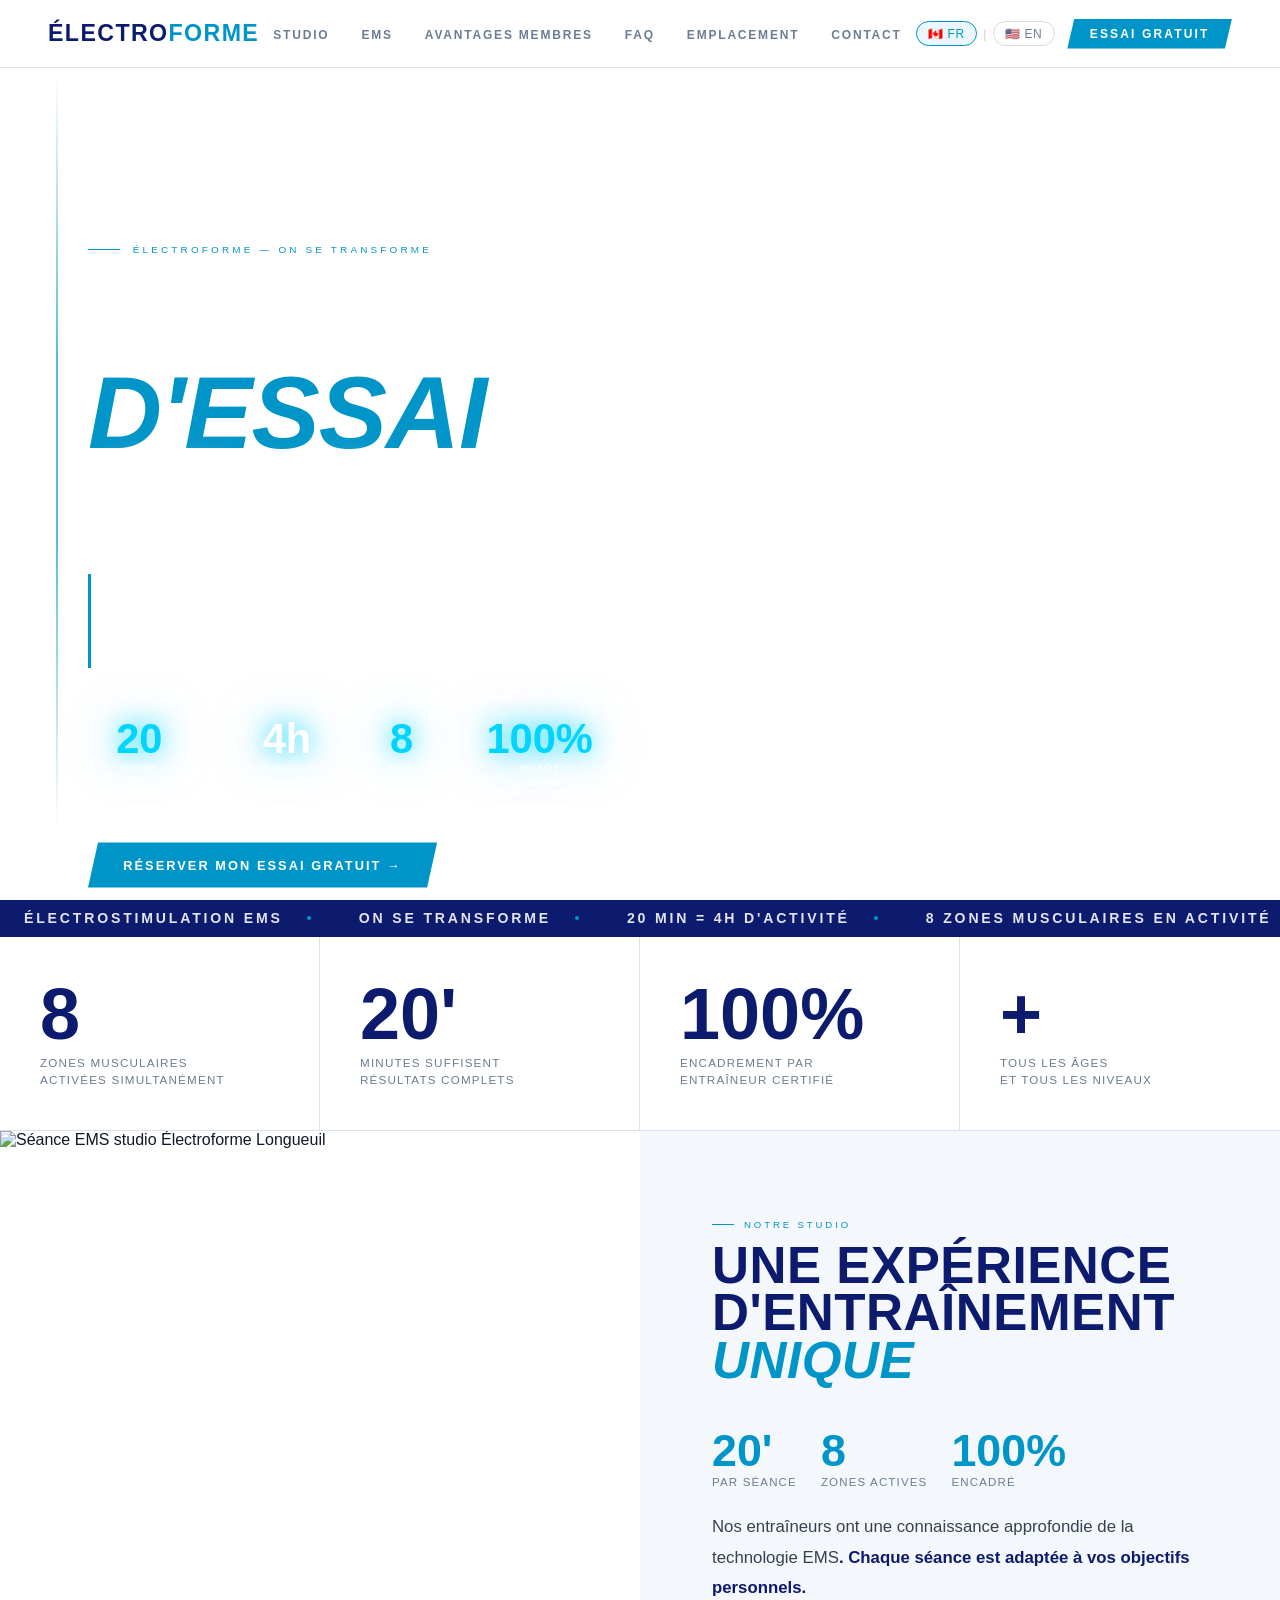
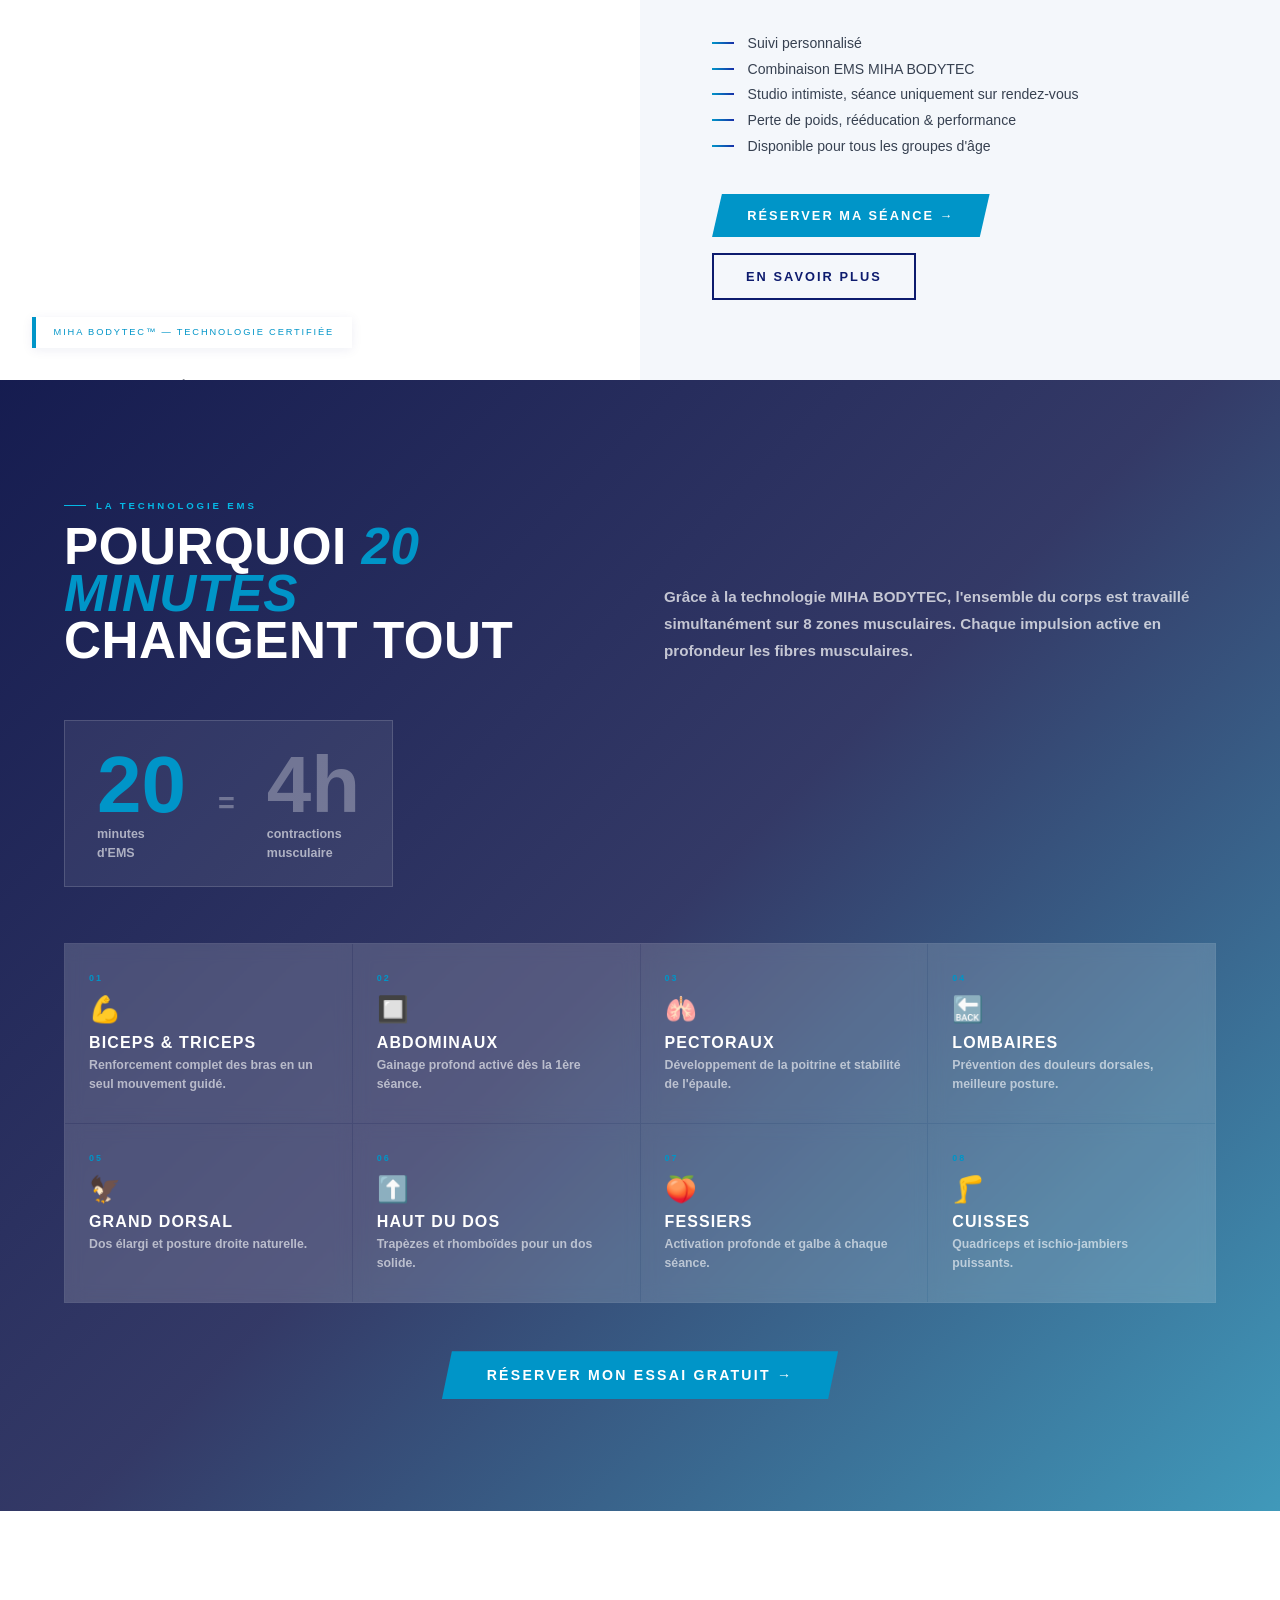
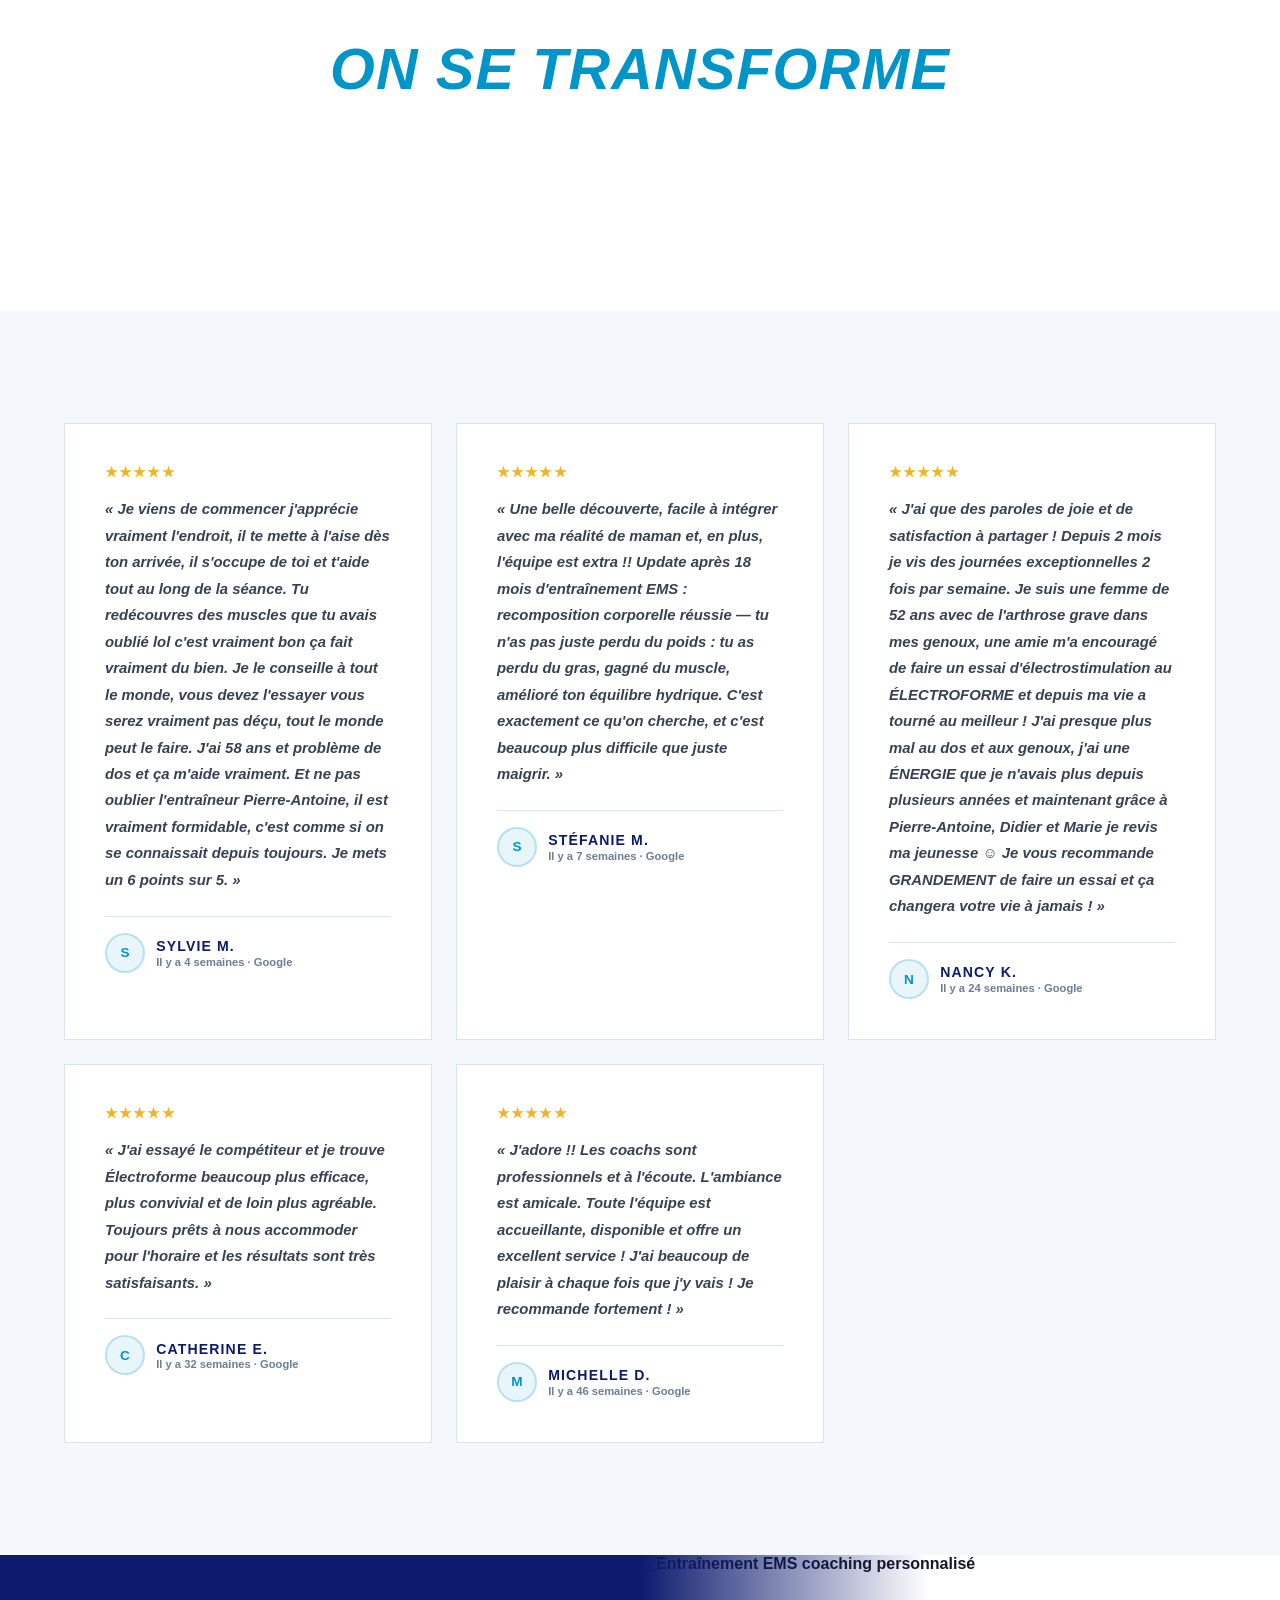
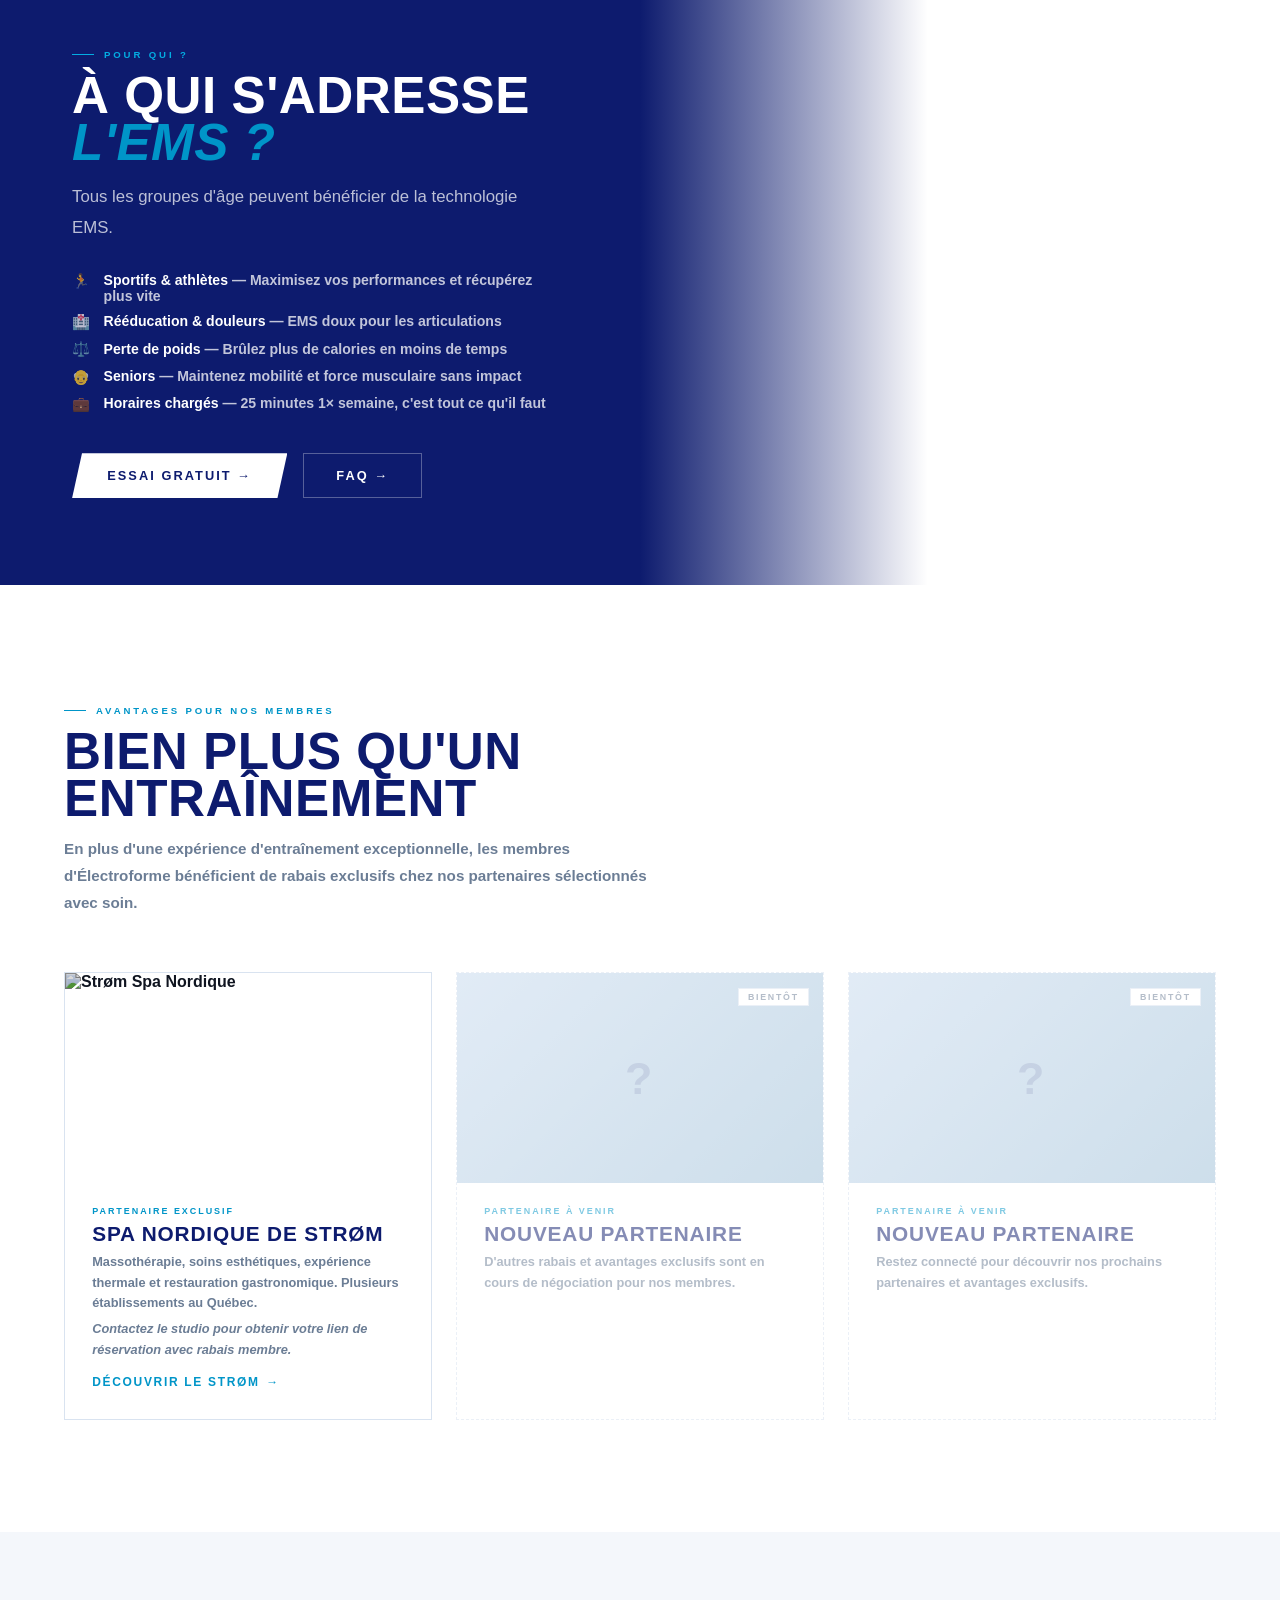
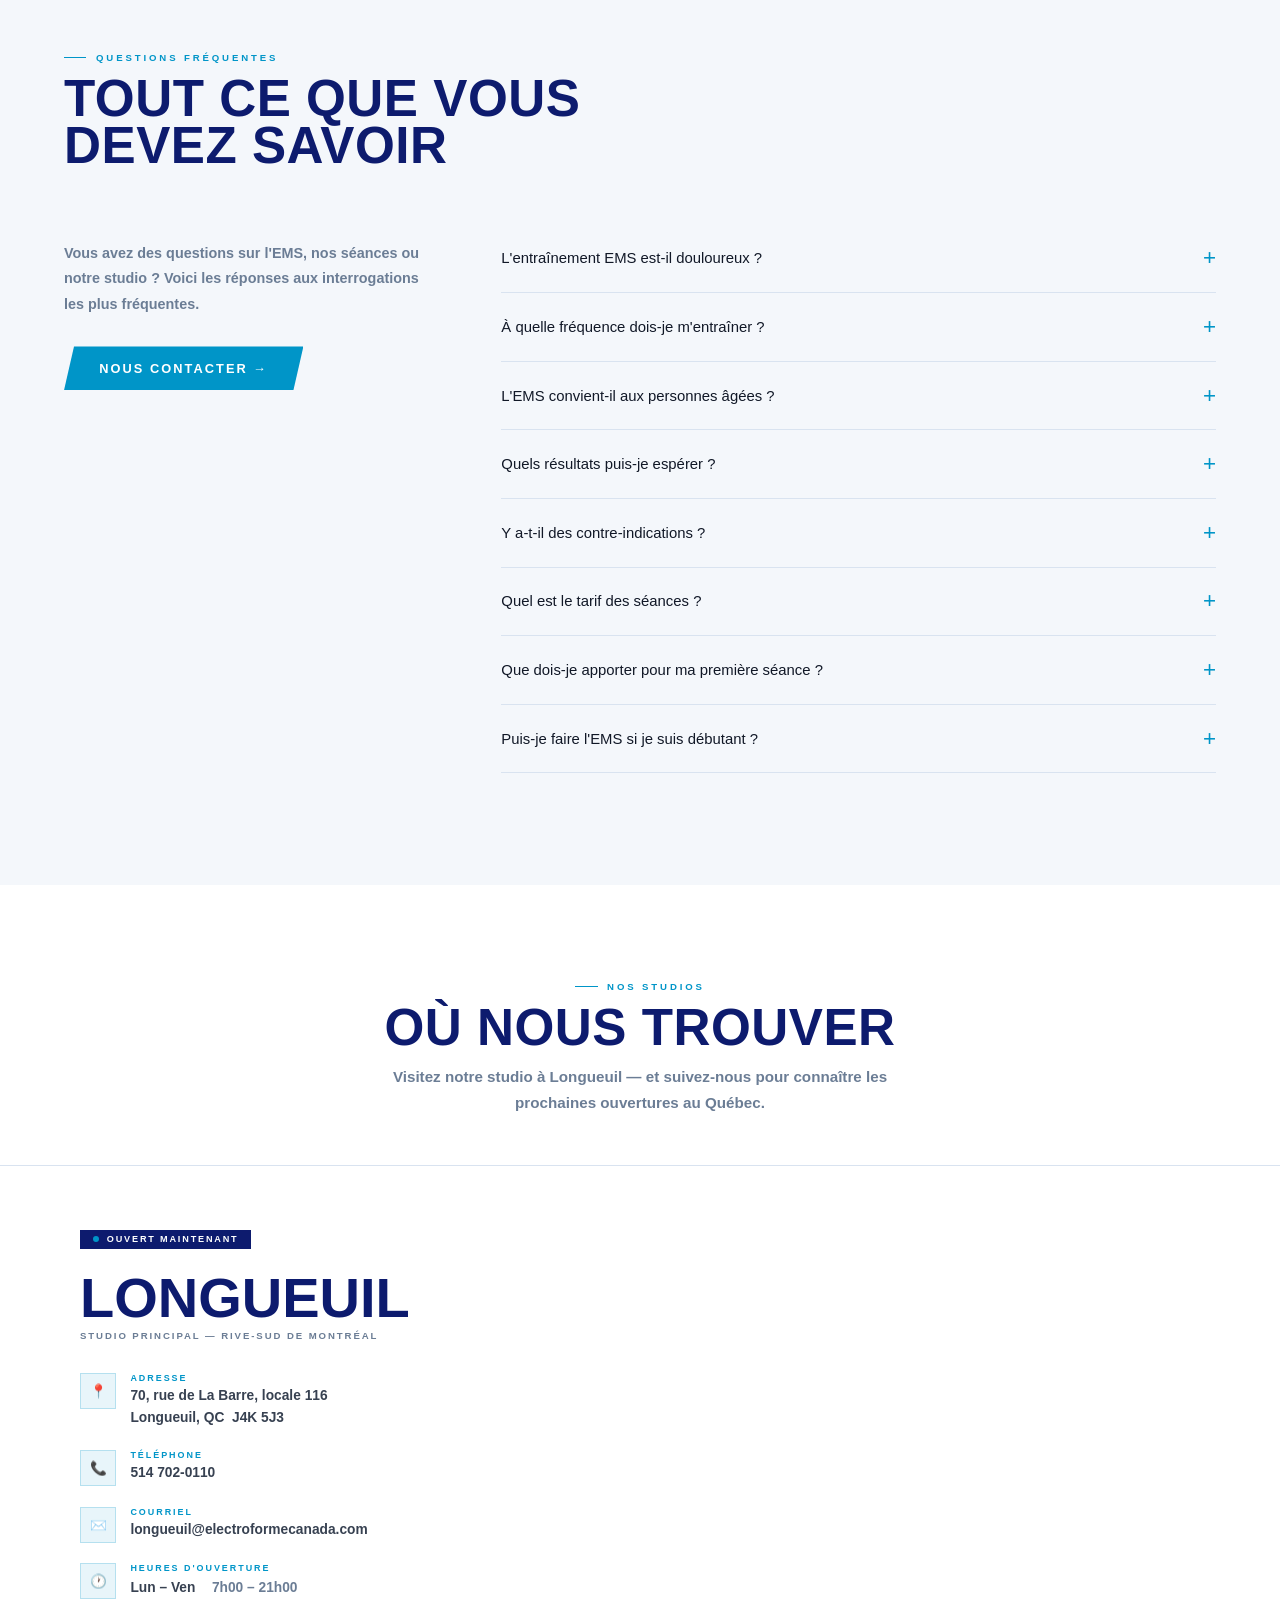
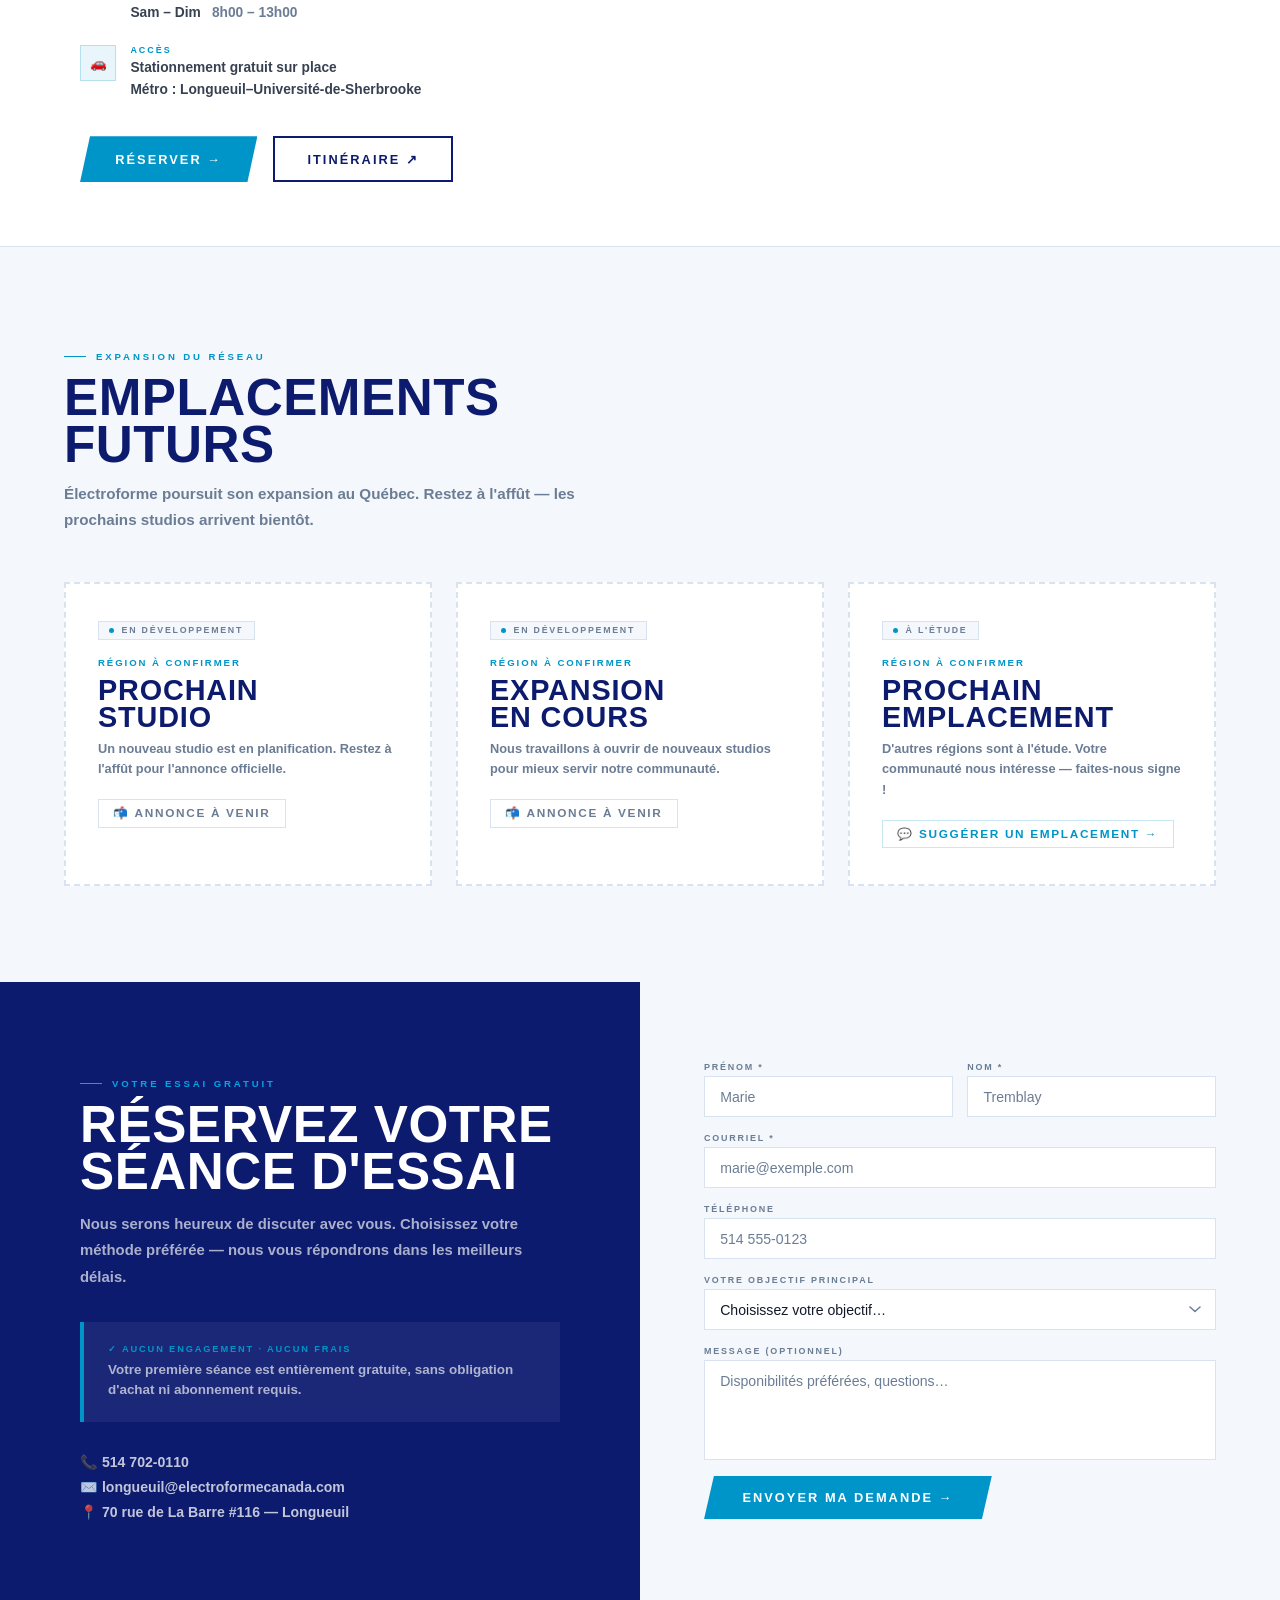
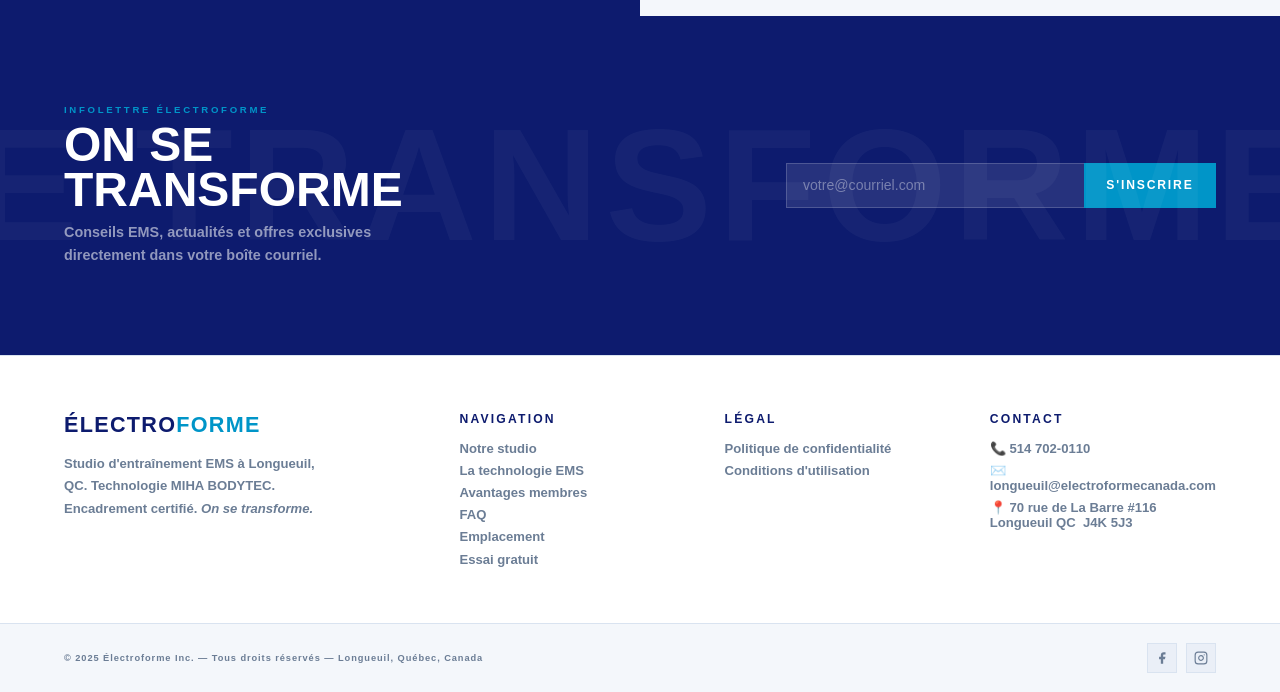
==== index.html @ 3c7b8650 "Update index.html" ====
<!DOCTYPE html>
<html lang="fr">
<head>
<meta charset="UTF-8">
<meta name="viewport" content="width=device-width, initial-scale=1.0">
<title>Électroforme — Studio EMS à Longueuil | Séance d'essai gratuite</title>
<meta name="description" content="Studio d'électrostimulation (EMS) à Longueuil, Rive-Sud de Montréal. 20 minutes = 4h d'activité musculaire. Technologie MIHA BODYTEC. Essai gratuit sans engagement.">
<meta name="keywords" content="EMS Longueuil, électrostimulation Longueuil, studio EMS Rive-Sud, MIHA BODYTEC, entraînement EMS Montréal, perte de poids EMS, musculation électrostimulation">
<meta name="robots" content="index, follow">
<meta name="author" content="Électroforme Canada">
<link rel="canonical" href="https://www.electroformecanada.com/">
<meta http-equiv="Content-Security-Policy" content="default-src 'self'; script-src 'self' 'unsafe-inline' translate.google.com translate.googleapis.com translate-pa.googleapis.com *.cloudflare.com /cdn-cgi/; style-src 'self' 'unsafe-inline' https://fonts.googleapis.com https://www.gstatic.com; font-src 'self' https://fonts.gstatic.com; img-src 'self' data: blob: https://raw.githubusercontent.com https://lirp.cdn-website.com https://dd-cdn.multiscreensite.com https://www.google.com https://maps.gstatic.com https://images.unsplash.com https://www.gstatic.com https://fonts.gstatic.com; media-src 'self' https://raw.githubusercontent.com; frame-src https://www.google.com; connect-src 'self' https://formspree.io https://translate.googleapis.com https://translate-pa.googleapis.com; object-src 'none'; base-uri 'self';">
<!-- Open Graph Facebook/Instagram -->
<meta property="og:type" content="website">
<meta property="og:url" content="https://www.electroformecanada.com/">
<meta property="og:title" content="Électroforme — Studio EMS à Longueuil">
<meta property="og:description" content="20 minutes suffisent pour une séance complète. Studio EMS à Longueuil, Rive-Sud. Essai gratuit sans engagement.">
<meta property="og:image" content="https://raw.githubusercontent.com/pierreantoine44-droid/electroforme/main/csm_medizinische-ems-evidenzbasiert-und-erforscht_6472b2aa57.jpg">
<meta property="og:locale" content="fr_CA">

<!-- Twitter/X -->
<meta name="twitter:card" content="summary_large_image">
<meta name="twitter:title" content="Électroforme — Studio EMS à Longueuil">
<meta name="twitter:description" content="20 minutes suffisent pour une séance complète. Essai gratuit sans engagement.">
<meta name="twitter:image" content="https://raw.githubusercontent.com/pierreantoine44-droid/electroforme/main/csm_medizinische-ems-evidenzbasiert-und-erforscht_6472b2aa57.jpg">

<!-- Schema.org LocalBusiness -->
<script type="application/ld+json">
{
  "@context": "https://schema.org",
  "@type": "HealthAndBeautyBusiness",
  "name": "Électroforme Canada",
  "description": "Studio d'électrostimulation EMS à Longueuil. 20 minutes = 4h d'activité musculaire. Technologie MIHA BODYTEC certifiée.",
  "url": "https://www.electroformecanada.com",
  "telephone": "+15147020110",
  "email": "longueuil@electroformecanada.com",
  "address": {
    "@type": "PostalAddress",
    "streetAddress": "70 rue de la Barre, local 116",
    "addressLocality": "Longueuil",
    "addressRegion": "QC",
    "postalCode": "J4K 5J3",
    "addressCountry": "CA"
  },
  "geo": {
    "@type": "GeoCoordinates",
    "latitude": 45.5194,
    "longitude": -73.5299
  },
  "openingHoursSpecification": [
    {
      "@type": "OpeningHoursSpecification",
      "dayOfWeek": ["Monday","Tuesday","Wednesday","Thursday","Friday"],
      "opens": "07:00",
      "closes": "21:00"
    },
    {
      "@type": "OpeningHoursSpecification",
      "dayOfWeek": ["Saturday","Sunday"],
      "opens": "08:00",
      "closes": "13:00"
    }
  ],
  "priceRange": "$$",
  "image": "https://raw.githubusercontent.com/pierreantoine44-droid/electroforme/main/csm_medizinische-ems-evidenzbasiert-und-erforscht_6472b2aa57.jpg",
  "sameAs": ["https://www.facebook.com/electroforme"]
}
</script>
<link rel="preconnect" href="https://fonts.googleapis.com"/>
  <style>
:root {
  --white:   #ffffff;
  --bg:      #f4f7fb;
  --bg2:     #eaeff7;
  --navy:    #0d1b6e;
  --navy-dk: #070e45;
  --navy-lt: #1730a8;
  --cyan:    #0095c8;
  --cyan-dk: #0077a3;
  --cyan-lo: rgba(0,149,200,.09);
  --cyan-md: rgba(0,149,200,.22);
  --text:    #111827;
  --text-md: #374151;
  --muted:   #6b7d95;
  --border:  #d9e3f0;
  --gold:    #f0b429;
  --sh-sm:   0 2px 12px rgba(13,27,110,.07);
  --sh-md:   0 8px 32px rgba(13,27,110,.11);
  --sh-lg:   0 20px 60px rgba(13,27,110,.16);
}
*, *::before, *::after { box-sizing:border-box; margin:0; padding:0; }
html { scroll-behavior:smooth; }
body { background:var(--white); color:var(--text); font-family:'Barlow',sans-serif; font-weight:300; overflow-x:hidden; -webkit-font-smoothing:antialiased; }

/* ─── UTILITAIRES ─── */
.sec-tag {
  display:inline-flex; align-items:center; gap:.6rem;
  font-family:'DM Mono',monospace; font-size:.6rem; letter-spacing:.3em; text-transform:uppercase; color:var(--cyan); margin-bottom:.75rem;
}
.sec-tag::before { content:''; width:1.4rem; height:1px; background:var(--cyan); flex-shrink:0; }
.sec-title { font-family:'Barlow Condensed',sans-serif; font-size:clamp(2.6rem,4vw,4.4rem); font-weight:900; text-transform:uppercase; line-height:.92; letter-spacing:.01em; color:var(--navy); }
/* Mise en valeur des chiffres/stats clés */
.highlight-num { color:var(--cyan); font-weight:900; }
.highlight-word { position:relative; display:inline-block; }
.highlight-word::after { content:''; position:absolute; bottom:2px; left:0; right:0; height:3px; background:var(--cyan); }

.btn { display:inline-flex; align-items:center; gap:.5rem; font-family:'Barlow Condensed',sans-serif; font-size:.8rem; font-weight:700; letter-spacing:.16em; text-transform:uppercase; text-decoration:none; border:none; cursor:pointer; padding:.9rem 2.2rem; clip-path:polygon(10px 0%,100% 0%,calc(100% - 10px) 100%,0% 100%); transition:background .22s,transform .22s,box-shadow .22s; white-space:nowrap; }
.btn-cyan { background:var(--cyan); color:#fff; }
.btn-cyan:hover { background:var(--navy); transform:translateY(-2px); box-shadow:0 8px 24px rgba(0,149,200,.3); }
.btn-navy { background:var(--navy); color:#fff; }
.btn-navy:hover { background:var(--navy-lt); transform:translateY(-2px); }
.btn-outline { display:inline-flex; align-items:center; gap:.5rem; border:2px solid var(--navy); color:var(--navy); font-family:'Barlow Condensed',sans-serif; font-size:.8rem; font-weight:700; letter-spacing:.16em; text-transform:uppercase; text-decoration:none; padding:.85rem 2rem; transition:all .22s; }
.btn-outline:hover { background:var(--navy); color:#fff; }
.btn-white { background:#fff; color:var(--navy); }
.btn-white:hover { background:var(--cyan); color:#fff; }

/* reveal */
.rv { opacity:0; transform:translateY(34px); transition:opacity .75s ease,transform .75s ease; }
.rv.in { opacity:1; transform:translateY(0); }
/* Fallback si IntersectionObserver ne déclenche pas */
@media (prefers-reduced-motion: no-preference) {}
.no-js .rv, .rv { opacity:1 !important; transform:none !important; }
.rv.d1{transition-delay:.1s;} .rv.d2{transition-delay:.2s;} .rv.d3{transition-delay:.3s;} .rv.d4{transition-delay:.4s;}

/* ─── NAV ─── */
#nav {
  position:fixed; top:0; left:0; right:0; z-index:900;
  height:68px; display:flex; align-items:center; justify-content:space-between; padding:0 3rem;
  background:rgba(255,255,255,.97); backdrop-filter:blur(20px); border-bottom:1px solid var(--border);
  transition:box-shadow .3s;
}
#nav.scrolled { box-shadow:var(--sh-md); }
.nav-logo { display:flex; align-items:center; text-decoration:none; }
.nav-logo img { height:34px; }
.nav-logo-fb { font-family:'Barlow Condensed',sans-serif; font-weight:900; font-size:1.45rem; letter-spacing:.06em; color:var(--navy); display:none; }
.nav-logo-fb span { color:var(--cyan); }
.nav-links { display:flex; gap:2rem; list-style:none; }
.nav-links a { font-family:'Barlow Condensed',sans-serif; font-size:.75rem; font-weight:600; letter-spacing:.15em; text-transform:uppercase; color:var(--muted); text-decoration:none; position:relative; padding-bottom:3px; transition:color .2s; }
.nav-links a::after { content:''; position:absolute; bottom:0; left:0; right:0; height:2px; background:var(--cyan); transform:scaleX(0); transition:transform .25s; }
.nav-links a:hover, .nav-links a.active { color:var(--navy); }
.nav-links a:hover::after, .nav-links a.active::after { transform:scaleX(1); }
.nav-right { display:flex; align-items:center; gap:.8rem; }
.lang { font-family:'DM Mono',monospace; font-size:.6rem; letter-spacing:.15em; color:var(--muted); text-decoration:none; display:flex; align-items:center; gap:4px; transition:color .2s; }
.lang img { width:15px; border-radius:2px; }
.lang:hover { color:var(--navy); }
.lang-switcher { display:flex; align-items:center; gap:.4rem; }
.lang-btn { background:none; border:1px solid rgba(0,0,0,.15); color:var(--muted); padding:.3rem .7rem; border-radius:20px; font-size:.75rem; cursor:pointer; font-family:'Barlow',sans-serif; letter-spacing:.05em; transition:all .3s; }
.lang-btn:hover { border-color:var(--cyan); color:var(--cyan); }
.lang-btn.active { border-color:var(--cyan); color:var(--cyan); background:rgba(0,149,200,.08); }
.lang-sep { color:rgba(0,0,0,.2); font-size:.75rem; }
.nav-cta { background:var(--cyan); color:#fff; font-family:'Barlow Condensed',sans-serif; font-size:.75rem; font-weight:700; letter-spacing:.18em; text-transform:uppercase; text-decoration:none; padding:.5rem 1.4rem; clip-path:polygon(7px 0%,100% 0%,calc(100% - 7px) 100%,0% 100%); transition:background .2s,transform .2s; }
.nav-cta:hover { background:var(--navy); transform:translateY(-1px); }
.burger { display:none; flex-direction:column; gap:5px; background:none; border:none; cursor:pointer; padding:6px; }
.burger span { width:22px; height:2px; background:var(--navy); border-radius:2px; transition:all .3s; display:block; }

/* ─── HERO ─── */
.hero { position:relative; height:100vh; min-height:700px; display:flex; align-items:center; overflow:hidden; }

/* Photo séparée du zoom — clé pour que l'animation fonctionne */
.hero-img-layer { position:absolute; inset:-8%; object-fit:cover; width:116%; height:116%; animation:heroZoom 18s ease-in-out infinite alternate; will-change:transform; }
@keyframes heroZoom {
  0%   { transform:scale(1.12) translate( 0px,   0px); }
  33%  { transform:scale(1.07) translate(-15px, -8px); }
  66%  { transform:scale(1.09) translate( 12px, -5px); }
  100% { transform:scale(1.04) translate(-8px,  10px); }
}

/* Assombrissement sur couche séparée */
.hero-overlay {
  position:absolute; inset:0; z-index:1;
  background:
    linear-gradient(to top,  rgba(7,14,69,.96) 0%,  rgba(7,14,69,.6) 35%, rgba(7,14,69,.18) 65%, transparent 85%),
    linear-gradient(to right, rgba(7,14,69,.78) 0%,  rgba(7,14,69,.2) 55%, transparent 80%),
    linear-gradient(to bottom, rgba(7,14,69,.5) 0%,  transparent 30%);
}

/* Liseré latéral déco */
.hero-deco-line {
  position:absolute; left:3.5rem; top:0; bottom:0; z-index:2; width:2px;
  background:linear-gradient(to bottom, transparent 8%, var(--cyan) 40%, var(--cyan) 60%, transparent 92%);
  opacity:.65; pointer-events:none;
}

.hero-content {
  position:relative; z-index:3;
  padding:18rem 4.5rem 4rem 5.5rem;
  max-width:940px; width:100%;
}

/* Slogan */
.hero-eye {
  display:inline-flex; align-items:center; gap:.8rem;
  font-family:'DM Mono',monospace; font-size:.62rem; letter-spacing:.32em; text-transform:uppercase; color:var(--cyan);
  margin-bottom:1.6rem; opacity:0; animation:fadeUp .8s ease .1s forwards;
}
.hero-eye::before { content:''; width:2rem; height:1px; background:var(--cyan); flex-shrink:0; }

/* H1 */
.hero h1 {
  font-family:'Barlow Condensed',sans-serif;
  font-size:clamp(3.8rem,8vw,10rem);
  font-weight:900; line-height:.86; letter-spacing:-.01em; text-transform:uppercase; color:#fff;
  opacity:0; animation:fadeUp .9s ease .2s forwards;
}
.hero h1 em { font-style:italic; color:var(--cyan); display:block; }
.hero h1 .stroke-txt { -webkit-text-stroke:2px rgba(255,255,255,.95); color:rgba(255,255,255,.15); display:block; text-shadow:0 0 40px rgba(255,255,255,.4); }

/* Sous-titre — TEXTE MIS EN VALEUR */
.hero-sub {
  margin-top:1.8rem;
  font-size:1.15rem; font-weight:400; color:rgba(255,255,255,.88);
  max-width:520px; line-height:1.7;
  opacity:0; animation:fadeUp .8s ease .32s forwards;
  border-left:3px solid var(--cyan); padding-left:1.2rem;
}

/* Metrics bar */
.hero-metrics {
  margin-top:2.2rem;
  display:inline-flex; align-items:stretch;
  background:rgba(255,255,255,.28); border:1px solid rgba(255,255,255,.6); backdrop-filter:blur(14px);
  opacity:0; animation:fadeUp .8s ease .44s forwards;
}
.hm { padding:.9rem 1.7rem; display:flex; flex-direction:column; align-items:center; gap:.1rem; text-align:center; }
.hm+.hm { border-left:1px solid rgba(255,255,255,.4); }
.hm-n { font-family:'Barlow Condensed',sans-serif; font-size:2.6rem; font-weight:900; line-height:1; color:#00d4ff; text-shadow:0 0 25px rgba(0,212,255,.9), 0 0 50px rgba(0,212,255,.5); }
.hm-n.ghost { color:#fff; }
.hm-l { font-size:.65rem; color:#fff; line-height:1.3; letter-spacing:.03em; }
.hm-eq { display:flex; align-items:center; padding:0 .7rem; border-left:1px solid rgba(255,255,255,.4); font-family:'Barlow Condensed',sans-serif; font-size:1.8rem; font-weight:700; color:rgba(255,255,255,.75); }
/* CTAs */
.hero-ctas { margin-top:2.4rem; display:flex; gap:1rem; flex-wrap:wrap; opacity:0; animation:fadeUp .8s ease .56s forwards; }
.btn-ghost-hero { display:inline-flex; align-items:center; gap:.5rem; border:1.5px solid rgba(255,255,255,.35); color:#fff; font-family:'Barlow Condensed',sans-serif; font-size:.8rem; font-weight:600; letter-spacing:.16em; text-transform:uppercase; text-decoration:none; padding:.88rem 2rem; transition:all .22s; }
.btn-ghost-hero:hover { border-color:var(--cyan); color:var(--cyan); background:rgba(0,149,200,.09); }
/* Bouton flottant */
.float-cta { position:fixed; bottom:2rem; right:2rem; z-index:800; background:var(--cyan); color:#fff; font-family:'Barlow Condensed',sans-serif; font-size:.85rem; font-weight:700; letter-spacing:.15em; text-transform:uppercase; text-decoration:none; padding:.9rem 1.8rem; clip-path:polygon(7px 0%,100% 0%,calc(100% - 7px) 100%,0% 100%); box-shadow:0 4px 20px rgba(0,149,200,.5); opacity:0; transform:translateY(20px); transition:opacity .3s, transform .3s, background .2s; pointer-events:none; }
.float-cta.visible { opacity:1; transform:translateY(0); pointer-events:auto; }
.float-cta:hover { background:var(--navy); box-shadow:0 4px 25px rgba(7,14,69,.4); }
/* Scroll */
.hero-scroll { position:absolute; right:3.5rem; bottom:4rem; z-index:3; display:flex; flex-direction:column; align-items:center; gap:.5rem; font-family:'DM Mono',monospace; font-size:.52rem; letter-spacing:.22em; text-transform:uppercase; color:rgba(255,255,255,.35); writing-mode:vertical-rl; opacity:0; animation:fadeUp .8s ease .9s forwards; }
.scroll-bar { width:1px; height:38px; background:linear-gradient(to bottom,rgba(255,255,255,.45),transparent); animation:scrollAnim 2.2s ease-in-out infinite; }
@keyframes scrollAnim { 0%,100%{height:38px;opacity:.35} 50%{height:54px;opacity:.8} }
/* ─── TICKER ─── */
.ticker { overflow:hidden; background:var(--navy); padding:.58rem 0; white-space:nowrap; }
.ticker-inner { display:inline-flex; animation:tick 32s linear infinite; }
.ticker-inner:hover { animation-play-state:paused; }
.tick-item { display:inline-flex; align-items:center; gap:1.5rem; padding:0 1.5rem; font-family:'Barlow Condensed',sans-serif; font-size:.88rem; font-weight:700; letter-spacing:.2em; text-transform:uppercase; color:rgba(255,255,255,.88); }
.tick-dot { width:4px; height:4px; background:var(--cyan); border-radius:50%; flex-shrink:0; }
@keyframes tick { 0%{transform:translateX(0)} 100%{transform:translateX(-50%)} }

/* ─── STATS BAR ─── */
.stats-bar { display:grid; grid-template-columns:repeat(4,1fr); background:var(--white); border-bottom:1px solid var(--border); }
.stat-cell { padding:2.6rem 2.5rem; border-right:1px solid var(--border); position:relative; overflow:hidden; transition:background .3s; cursor:default; }
.stat-cell:last-child{border-right:none;}
.stat-bar-line { position:absolute; top:0; left:0; right:0; height:4px; background:linear-gradient(to right,var(--cyan),var(--navy-lt)); transform:scaleX(0); transform-origin:left; transition:transform .45s ease; }
.stat-cell:hover .stat-bar-line { transform:scaleX(1); }
.stat-cell:hover { background:var(--bg); }
/* Chiffres très mis en valeur */
.stat-num { font-family:'Barlow Condensed',sans-serif; font-size:4.5rem; font-weight:900; color:var(--navy); line-height:1; display:block; }
.stat-lbl { font-size:.73rem; color:var(--muted); text-transform:uppercase; letter-spacing:.1em; margin-top:.3rem; line-height:1.45; display:block; }

/* ─── PHOTO BAND 1 — présentation studio ─── */
.photobanner-1 {
  display:grid; grid-template-columns:1fr 1fr; min-height:80vh;
}
.pb-img { position:relative; overflow:hidden; }
.pb-img img { width:100%; height:100%; object-fit:cover; display:block; transition:transform .8s ease; }
.pb-img:hover img { transform:scale(1.04); }
.pb-badge { position:absolute; bottom:2rem; left:2rem; z-index:2; background:#fff; border-left:4px solid var(--cyan); padding:.65rem 1.1rem; font-family:'DM Mono',monospace; font-size:.58rem; letter-spacing:.2em; text-transform:uppercase; color:var(--cyan); box-shadow:var(--sh-sm); }
.pb-content { padding:5.5rem 5rem 5rem 4.5rem; background:var(--bg); display:flex; flex-direction:column; justify-content:center; }

/* Texte mise en valeur — titre, chiffres, accroches */
.pb-content .sec-title { margin-bottom:.8rem; }
.pb-lead {
  font-size:1.05rem; font-weight:400; color:var(--text-md); line-height:1.8; margin-top:1rem;
}
.pb-lead strong { color:var(--navy); font-weight:600; }
.pb-stats-mini { display:flex; gap:1.5rem; margin-top:2rem; flex-wrap:wrap; }
.ps-mini { display:flex; flex-direction:column; gap:.2rem; }
.ps-mini .n { font-family:'Barlow Condensed',sans-serif; font-size:2.8rem; font-weight:900; color:var(--cyan); line-height:1; }
.ps-mini .l { font-size:.72rem; color:var(--muted); text-transform:uppercase; letter-spacing:.1em; }

.feat-list { margin-top:2rem; display:flex; flex-direction:column; gap:.6rem; }
.feat-item { display:flex; align-items:center; gap:.85rem; font-size:.88rem; color:var(--text-md); font-weight:400; }
.feat-item::before { content:''; flex-shrink:0; width:22px; height:2px; background:linear-gradient(to right,var(--cyan),var(--navy-lt)); }
.pb-btns { margin-top:2.5rem; display:flex; gap:1rem; flex-wrap:wrap; }

/* ─── SECTION TECHNO — fond photo avec overlay ─── */
.techno-hero {
  position:relative; overflow:hidden; padding:7rem 4rem;
background-image:url('https://raw.githubusercontent.com/pierreantoine44-droid/electroforme/main/csm_medizinische-elektromyostimulation-arbeitet-mit-strom-ueber-elektroden_1_ea25f383a4.jpg');  background-size:cover; background-position:center;
  background-attachment:fixed;
}
.techno-hero::before {
  content:''; position:absolute; inset:0;
  background:linear-gradient(135deg, rgba(7,14,69,.94) 0%, rgba(7,14,69,.82) 50%, rgba(0,119,163,.75) 100%);
}
.techno-inner { position:relative; z-index:1; }
.techno-head { display:grid; grid-template-columns:1fr 1fr; gap:3rem; margin-bottom:3.5rem; align-items:end; }
/* Titre blanc sur fond sombre */
.techno-head .sec-tag { color:rgba(0,210,255,.85); }
.techno-head .sec-tag::before { background:rgba(0,210,255,.85); }
.techno-head .sec-title { color:#fff; }
.techno-head p { color:rgba(255,255,255,.72); font-size:.95rem; line-height:1.78; }

/* Mise en valeur du ratio "20 min vs 4h" */
.ratio-display {
  display:flex; align-items:center; gap:1.5rem;
  margin-bottom:3.5rem;
  background:rgba(255,255,255,.07); border:1px solid rgba(255,255,255,.15); padding:1.5rem 2rem;
  width:fit-content;
}
.ratio-num { font-family:'Barlow Condensed',sans-serif; font-weight:900; line-height:1; }
.ratio-num.big { font-size:5rem; color:var(--cyan); }
.ratio-num.sml { font-size:5rem; color:rgba(255,255,255,.3); }
.ratio-mid { font-family:'Barlow Condensed',sans-serif; font-size:1.8rem; font-weight:700; color:rgba(255,255,255,.3); margin:0 .5rem; }
.ratio-lbl { font-size:.78rem; color:rgba(255,255,255,.6); line-height:1.5; }

.zones-grid { display:grid; grid-template-columns:repeat(4,1fr); gap:1px; background:rgba(255,255,255,.1); border:1px solid rgba(255,255,255,.1); }
.zone { background:rgba(255,255,255,.07); backdrop-filter:blur(8px); padding:1.8rem 1.5rem; position:relative; overflow:hidden; transition:background .25s; cursor:default; }
.zone-accent { position:absolute; bottom:0; left:0; right:0; height:3px; background:linear-gradient(to right,var(--cyan),var(--navy-lt)); transform:scaleX(0); transform-origin:left; transition:transform .35s; }
.zone:hover { background:rgba(255,255,255,.13); }
.zone:hover .zone-accent { transform:scaleX(1); }
.zone-n { font-family:'DM Mono',monospace; font-size:.56rem; letter-spacing:.22em; color:var(--cyan); margin-bottom:.7rem; }
.zone-ico { font-size:1.6rem; margin-bottom:.6rem; }
.zone h3 { font-family:'Barlow Condensed',sans-serif; font-size:1rem; font-weight:700; text-transform:uppercase; letter-spacing:.07em; color:#fff; margin-bottom:.25rem; }
.zone p { font-size:.77rem; color:rgba(255,255,255,.6); line-height:1.55; }

/* ─── PARALLAX DIVIDER — "Pourquoi l'EMS" ─── */
.parallax-div {
  position:relative; height:400px; overflow:hidden;
  display:flex; align-items:center; justify-content:center;
}
.parallax-div .par-bg {
  position:absolute; inset:-20%; z-index:0;
  background-image:url('https://images.unsplash.com/photo-1534438327276-14e5300c3a48?w=1600&auto=format&fit=crop');
  background-size:cover; background-position:center;
  filter:brightness(.4);
  will-change:transform;
}
.par-content {
  position:relative; z-index:1; text-align:center; padding:2rem 4rem;
  max-width:900px; margin:0 auto;
}
.par-content .big-quote {
  font-family:'Barlow Condensed',sans-serif; font-size:clamp(2.5rem,4.5vw,5rem); font-weight:900; text-transform:uppercase; line-height:.92; color:#fff;
  letter-spacing:.02em;
}
.par-content .big-quote em { font-style:italic; color:var(--cyan); }
.par-content .par-sub { font-size:1rem; color:rgba(255,255,255,.7); margin-top:1.2rem; letter-spacing:.05em; text-transform:uppercase; font-family:'DM Mono',monospace; font-size:.65rem; }

/* ─── TÉMOIGNAGES ─── */
.testimonials { padding:7rem 4rem; background:var(--bg); }
.testi-head { display:flex; justify-content:space-between; align-items:flex-end; margin-bottom:3rem; flex-wrap:wrap; gap:1rem; }
/* Mise en valeur du titre de section */
.testi-head .sec-title { font-size:clamp(2.6rem,4vw,4.2rem); }
.rating-tag { font-family:'DM Mono',monospace; font-size:.6rem; color:var(--muted); letter-spacing:.15em; }
.testi-grid { display:grid; grid-template-columns:repeat(3,1fr); gap:1.5rem; }
.testi-card {
  background:var(--white); padding:2.5rem; border:1px solid var(--border); position:relative; overflow:hidden;
  transition:box-shadow .3s,transform .3s,border-color .3s;
}
.testi-card::before { content:''; position:absolute; top:0; left:0; right:0; height:4px; background:linear-gradient(to right,var(--cyan),var(--navy-lt)); transform:scaleX(0); transform-origin:left; transition:transform .4s; }
.testi-card:hover::before { transform:scaleX(1); }
.testi-card:hover { box-shadow:var(--sh-lg); transform:translateY(-5px); border-color:var(--cyan-md); }
.stars { color:var(--gold); font-size:.88rem; letter-spacing:.08em; margin-bottom:1rem; }
.testi-q { font-size:.93rem; line-height:1.78; color:var(--text-md); font-style:italic; margin-bottom:1.4rem; }
/* Nom mis en valeur */
.testi-author { display:flex; align-items:center; gap:.7rem; padding-top:1rem; border-top:1px solid var(--border); }
.testi-av { width:40px; height:40px; border-radius:50%; flex-shrink:0; background:var(--cyan-lo); border:2px solid var(--cyan-md); display:flex; align-items:center; justify-content:center; font-family:'Barlow Condensed',sans-serif; font-weight:700; font-size:.85rem; color:var(--cyan); }
.testi-name { font-family:'Barlow Condensed',sans-serif; font-size:.88rem; font-weight:800; letter-spacing:.08em; text-transform:uppercase; color:var(--navy); }
.testi-role { font-size:.7rem; color:var(--muted); margin-top:.1rem; }

/* ─── PHOTO BAND 2 — À qui s'adresse l'EMS (inversé) ─── */
.photobanner-2 {
  display:grid; grid-template-columns:1fr 1fr; min-height:70vh;
}
.pb2-content { padding:5.5rem 5rem 5rem 4.5rem; background:var(--navy); display:flex; flex-direction:column; justify-content:center; }
.pb2-content .sec-tag { color:rgba(0,210,255,.8); }
.pb2-content .sec-tag::before { background:rgba(0,210,255,.8); }
.pb2-content .sec-title { color:#fff; }
.pb2-content .pb-lead { color:rgba(255,255,255,.72); }
.pb2-content .pb-lead strong { color:#fff; }
.pb2-list { margin-top:1.8rem; display:flex; flex-direction:column; gap:.6rem; }
.pb2-item { display:flex; align-items:flex-start; gap:.85rem; font-size:.88rem; color:rgba(255,255,255,.75); }
.pb2-item .ico { font-size:.9rem; flex-shrink:0; margin-top:.05rem; }
.pb2-item strong { color:#fff; font-weight:600; }
.pb2-btns { margin-top:2.5rem; display:flex; gap:1rem; flex-wrap:wrap; }

.pb2-img { position:relative; overflow:hidden; }
.pb2-img img { width:100%; height:100%; object-fit:cover; display:block; transition:transform .8s ease; }
.pb2-img:hover img { transform:scale(1.04); }
.pb2-img-overlay { position:absolute; inset:0; background:linear-gradient(to left, transparent 55%, var(--navy) 100%); pointer-events:none; }

/* ─── PARTENAIRES ─── */
.partners { padding:7rem 4rem; background:var(--white); }
.partners-intro { margin-bottom:3.5rem; }
.partners-intro .sec-desc { color:var(--muted); font-size:.95rem; line-height:1.75; max-width:600px; margin-top:.9rem; }
.partner-grid { display:grid; grid-template-columns:repeat(3,1fr); gap:1.5rem; }
.partner-card { background:var(--white); border:1px solid var(--border); overflow:hidden; position:relative; transition:border-color .3s,box-shadow .3s,transform .3s; }
.partner-card:not(.coming):hover { border-color:var(--cyan-md); transform:translateY(-5px); box-shadow:var(--sh-lg); }
.partner-img-wrap { width:100%; height:210px; overflow:hidden; position:relative; }
.partner-img-wrap img { width:100%; height:100%; object-fit:cover; display:block; filter:brightness(.85) saturate(.9); transition:filter .4s,transform .5s; }
.partner-card:not(.coming):hover .partner-img-wrap img { filter:brightness(1) saturate(1); transform:scale(1.04); }
.partner-vis-ph { width:100%; height:210px; background:linear-gradient(135deg,#c5d9ee,#9dbfd8); display:flex; align-items:center; justify-content:center; }
.partner-vis-ph .ph-txt { font-family:'Barlow Condensed',sans-serif; font-size:2.8rem; font-weight:900; letter-spacing:.06em; color:rgba(13,27,110,.22); text-transform:uppercase; text-align:center; line-height:1; }
.partner-body { padding:1.4rem 1.7rem 1.8rem; }
.partner-tag-lbl { font-family:'DM Mono',monospace; font-size:.56rem; letter-spacing:.22em; text-transform:uppercase; color:var(--cyan); margin-bottom:.4rem; }
.partner-card h3 { font-family:'Barlow Condensed',sans-serif; font-size:1.3rem; font-weight:800; text-transform:uppercase; letter-spacing:.04em; color:var(--navy); margin-bottom:.4rem; }
.partner-card p { font-size:.8rem; color:var(--muted); line-height:1.6; }
.partner-note-txt { font-size:.72rem; color:var(--muted); font-style:italic; margin-top:.35rem; }
.partner-link { display:inline-flex; align-items:center; gap:.4rem; margin-top:.9rem; font-family:'Barlow Condensed',sans-serif; font-size:.75rem; font-weight:700; letter-spacing:.14em; text-transform:uppercase; color:var(--cyan); text-decoration:none; transition:gap .2s,color .2s; }
.partner-link::after { content:'→'; }
.partner-link:hover { gap:.7rem; color:var(--navy); }
.partner-card.coming { border-style:dashed; opacity:.5; pointer-events:none; }
.coming-badge { position:absolute; top:.9rem; right:.9rem; font-family:'DM Mono',monospace; font-size:.55rem; letter-spacing:.2em; text-transform:uppercase; color:var(--muted); border:1px solid var(--border); padding:.2rem .55rem; background:var(--white); }

/* ─── FAQ ─── */
.faq { padding:7rem 4rem; background:var(--bg); }
.faq-layout { display:grid; grid-template-columns:1fr 2fr; gap:5rem; margin-top:3.5rem; }
.faq-side p { color:var(--muted); font-size:.9rem; line-height:1.78; margin-top:1rem; }
.faq-item { border-bottom:1px solid var(--border); }
.faq-q { width:100%; background:none; border:none; color:var(--text); font-family:'Barlow',sans-serif; font-size:.93rem; font-weight:400; text-align:left; padding:1.3rem 0; cursor:pointer; display:flex; justify-content:space-between; align-items:center; gap:1rem; transition:color .2s; }
.faq-q:hover { color:var(--cyan); }
.faq-icon { color:var(--cyan); font-size:1.4rem; font-weight:300; flex-shrink:0; transition:transform .32s; }
.faq-item.open .faq-icon { transform:rotate(45deg); }
.faq-a { max-height:0; overflow:hidden; font-size:.86rem; color:var(--muted); line-height:1.8; transition:max-height .38s ease,padding .3s; }
.faq-item.open .faq-a { max-height:600px; padding-bottom:1.3rem; }

/* ─── EMPLACEMENT ─── */
.location-sec { background:var(--white); }
.location-header { padding:5.5rem 4rem 3rem; text-align:center; border-bottom:1px solid var(--border); }
.location-header p { color:var(--muted); font-size:.95rem; max-width:520px; margin:.8rem auto 0; line-height:1.72; }
.loc-grid { display:grid; grid-template-columns:1fr 1fr; }
.loc-info { padding:4rem 5rem; background:var(--white); display:flex; flex-direction:column; justify-content:flex-start; }
.open-badge { display:inline-flex; align-items:center; gap:.5rem; background:var(--navy); color:#fff; font-family:'DM Mono',monospace; font-size:.57rem; letter-spacing:.2em; text-transform:uppercase; padding:.3rem .8rem; align-self:flex-start; margin-bottom:1.4rem; }
.pulse-dot { width:6px; height:6px; border-radius:50%; background:var(--cyan); animation:pls 2s ease-in-out infinite; flex-shrink:0; }
@keyframes pls{0%,100%{opacity:1;transform:scale(1)}50%{opacity:.35;transform:scale(.65)}}
/* Nom de ville mis en valeur */
.loc-name { font-family:'Barlow Condensed',sans-serif; font-size:3.5rem; font-weight:900; text-transform:uppercase; color:var(--navy); line-height:.92; }
.loc-sub { font-family:'DM Mono',monospace; font-size:.6rem; letter-spacing:.2em; text-transform:uppercase; color:var(--muted); margin-top:.4rem; margin-bottom:2rem; }
.info-rows { display:flex; flex-direction:column; gap:1.3rem; }
.info-row { display:flex; gap:.9rem; align-items:flex-start; }
.info-ico { width:36px; height:36px; flex-shrink:0; background:var(--cyan-lo); border:1px solid var(--cyan-md); display:flex; align-items:center; justify-content:center; font-size:.85rem; }
.info-lbl { font-family:'DM Mono',monospace; font-size:.56rem; letter-spacing:.22em; text-transform:uppercase; color:var(--cyan); display:block; margin-bottom:.15rem; }
.info-val { font-size:.86rem; color:var(--text-md); line-height:1.6; }
.info-val a { color:var(--text-md); text-decoration:none; transition:color .2s; }
.info-val a:hover { color:var(--cyan); }
.hours-table { display:grid; grid-template-columns:auto 1fr; gap:.15rem .7rem; margin-top:.25rem; }
.loc-btns { margin-top:2.2rem; display:flex; gap:1rem; flex-wrap:wrap; }
.loc-map { min-height:520px; position:relative; }
.loc-map iframe { width:100%; height:100%; min-height:520px; border:none; display:block; transition:filter .4s; filter:grayscale(10%); }
.loc-map:hover iframe { filter:grayscale(0%); }

/* ─── EMPLACEMENTS FUTURS ─── */
.future { padding:6rem 4rem; background:var(--bg); border-top:1px solid var(--border); }
.future-head { margin-bottom:3rem; }
.future-head p { color:var(--muted); font-size:.95rem; line-height:1.72; max-width:560px; margin-top:.8rem; }
.future-grid { display:grid; grid-template-columns:repeat(3,1fr); gap:1.5rem; }
.future-card { background:var(--white); border:2px dashed var(--border); padding:2.2rem 2rem; position:relative; overflow:hidden; transition:border-color .3s,box-shadow .3s,transform .3s; }
.future-card::after { content:''; position:absolute; top:0; left:0; width:3px; height:100%; background:linear-gradient(to bottom,var(--cyan),rgba(0,149,200,.05)); opacity:0; transition:opacity .3s; }
.future-card:hover { border-color:var(--cyan-md); transform:translateY(-3px); box-shadow:var(--sh-md); }
.future-card:hover::after { opacity:1; }
.future-status { display:inline-flex; align-items:center; gap:.45rem; font-family:'DM Mono',monospace; font-size:.55rem; letter-spacing:.2em; text-transform:uppercase; color:var(--muted); border:1px solid var(--border); padding:.22rem .65rem; margin-bottom:1.1rem; background:var(--bg); }
.sdot { width:5px; height:5px; border-radius:50%; background:var(--cyan); flex-shrink:0; }
.future-region { font-family:'DM Mono',monospace; font-size:.6rem; letter-spacing:.2em; text-transform:uppercase; color:var(--cyan); margin-bottom:.55rem; }
.future-card h3 { font-family:'Barlow Condensed',sans-serif; font-size:1.8rem; font-weight:900; text-transform:uppercase; letter-spacing:.03em; color:var(--navy); line-height:.92; margin-bottom:.55rem; }
.future-card p { font-size:.8rem; color:var(--muted); line-height:1.6; }
.future-action { display:inline-flex; align-items:center; gap:.45rem; margin-top:1.2rem; font-family:'Barlow Condensed',sans-serif; font-size:.74rem; font-weight:600; letter-spacing:.14em; text-transform:uppercase; color:var(--muted); border:1px solid var(--border); padding:.4rem .9rem; cursor:default; }
.future-action.link { color:var(--cyan); border-color:var(--cyan-md); cursor:pointer; text-decoration:none; transition:all .22s; }
.future-action.link:hover { background:var(--cyan); color:#fff; border-color:var(--cyan); }

/* ─── CONTACT ─── */
.contact-wrap { display:grid; grid-template-columns:1fr 1fr; }
.contact-info { padding:6rem 5rem; background:var(--navy); display:flex; flex-direction:column; justify-content:center; }
.contact-info .sec-tag { color:rgba(0,200,255,.8); }
.contact-info .sec-tag::before { background:rgba(0,200,255,.8); }
.contact-info .sec-title { color:#fff; }
.c-lead { color:rgba(255,255,255,.65); font-size:.93rem; line-height:1.78; margin-top:1rem; }
.free-box { margin-top:2rem; padding:1.3rem 1.5rem; background:rgba(255,255,255,.06); border-left:4px solid var(--cyan); }
.fb-tag { font-family:'DM Mono',monospace; font-size:.58rem; letter-spacing:.2em; color:var(--cyan); text-transform:uppercase; display:block; margin-bottom:.35rem; }
.fb-txt { font-size:.84rem; color:rgba(255,255,255,.65); line-height:1.55; }
.c-links { margin-top:2rem; display:flex; flex-direction:column; gap:.55rem; }
.c-links a { display:inline-flex; align-items:center; gap:.6rem; font-size:.88rem; color:rgba(255,255,255,.75); text-decoration:none; transition:color .2s; }
.c-links a:hover { color:var(--cyan); }
.c-form-side { padding:5rem 4rem; background:var(--bg); }
.cform { display:flex; flex-direction:column; gap:.95rem; }
.frow { display:grid; grid-template-columns:1fr 1fr; gap:.9rem; }
.fg { display:flex; flex-direction:column; gap:.3rem; }
.flbl { font-family:'DM Mono',monospace; font-size:.56rem; letter-spacing:.2em; text-transform:uppercase; color:var(--muted); }
.fi, .fse, .fta { background:var(--white); border:1.5px solid var(--border); color:var(--text); font-family:'Barlow',sans-serif; font-size:.88rem; padding:.72rem .95rem; outline:none; transition:border-color .22s,box-shadow .22s; -webkit-appearance:none; }
.fi::placeholder, .fta::placeholder { color:var(--muted); }
.fi:focus, .fse:focus, .fta:focus { border-color:var(--cyan); box-shadow:0 0 0 3px var(--cyan-lo); }
.fi.err { border-color:#e53e3e; }
.fse { cursor:pointer; background-image:url("data:image/svg+xml,%3Csvg xmlns='http://www.w3.org/2000/svg' width='12' height='7'%3E%3Cpath d='M1 1l5 4.5L11 1' stroke='%236b7d95' stroke-width='1.5' fill='none' stroke-linecap='round' stroke-linejoin='round'/%3E%3C/svg%3E"); background-repeat:no-repeat; background-position:right .9rem center; padding-right:2.4rem; }
.fta { height:100px; resize:none; }
.fbtn { align-self:flex-start; background:var(--cyan); color:#fff; font-family:'Barlow Condensed',sans-serif; font-size:.8rem; font-weight:700; letter-spacing:.16em; text-transform:uppercase; border:none; padding:.9rem 2.4rem; cursor:pointer; clip-path:polygon(10px 0%,100% 0%,calc(100% - 10px) 100%,0% 100%); transition:background .22s,transform .22s; }
.fbtn:hover { background:var(--navy); transform:translateY(-2px); }
.fbtn:disabled { opacity:.65; cursor:not-allowed; transform:none; }
.form-ok { display:none; padding:.8rem 1rem; background:var(--cyan-lo); border:1px solid var(--cyan-md); font-family:'DM Mono',monospace; font-size:.65rem; letter-spacing:.1em; color:var(--cyan); margin-top:.3rem; }

/* ─── SLOGAN BAND / INFOLETTRE ─── */
.slogan-band {
  padding:5.5rem 4rem; background:var(--navy); position:relative; overflow:hidden;
  display:flex; align-items:center; justify-content:space-between; gap:3rem; flex-wrap:wrap;
}
/* Grand watermark du slogan derrière */
.slogan-band::before {
  content:'ON SE TRANSFORME'; position:absolute; right:-3rem; top:50%; transform:translateY(-50%);
  font-family:'Barlow Condensed',sans-serif; font-size:10rem; font-weight:900; letter-spacing:.04em; text-transform:uppercase;
  color:rgba(255,255,255,.04); white-space:nowrap; pointer-events:none; user-select:none; line-height:1;
}
.sl-left .sl-tag { font-family:'DM Mono',monospace; font-size:.6rem; letter-spacing:.28em; text-transform:uppercase; color:var(--cyan); display:block; margin-bottom:.55rem; }
.sl-left h2 { font-family:'Barlow Condensed',sans-serif; font-size:3rem; font-weight:900; text-transform:uppercase; color:#fff; line-height:.92; }
.sl-left p { color:rgba(255,255,255,.55); font-size:.9rem; margin-top:.6rem; max-width:380px; line-height:1.6; }
.nl-form { display:flex; max-width:430px; width:100%; }
.nl-in { flex:1; background:rgba(255,255,255,.1); border:1.5px solid rgba(255,255,255,.18); border-right:none; color:#fff; font-family:'Barlow',sans-serif; font-size:.88rem; padding:.82rem 1rem; outline:none; transition:border-color .2s; }
.nl-in::placeholder { color:rgba(255,255,255,.38); }
.nl-in:focus { border-color:var(--cyan); }
.nl-btn { background:var(--cyan); color:#fff; font-family:'Barlow Condensed',sans-serif; font-size:.76rem; font-weight:700; letter-spacing:.15em; text-transform:uppercase; border:none; padding:.82rem 1.4rem; cursor:pointer; white-space:nowrap; transition:background .22s; }
.nl-btn:hover { background:#fff; color:var(--navy); }

/* ─── FOOTER ─── */
footer { background:var(--white); border-top:1px solid var(--border); }
.footer-main { padding:3.5rem 4rem; display:grid; grid-template-columns:1.6fr 1fr 1fr 1fr; gap:3rem; }
.fb-desc { color:var(--muted); font-size:.82rem; line-height:1.72; margin-top:.9rem; max-width:260px; }
.fc-title { font-family:'Barlow Condensed',sans-serif; font-size:.76rem; font-weight:700; letter-spacing:.18em; text-transform:uppercase; color:var(--navy); margin-bottom:.9rem; }
.fl { display:flex; flex-direction:column; gap:.45rem; }
.fl a { font-size:.82rem; color:var(--muted); text-decoration:none; transition:color .2s; }
.fl a:hover { color:var(--cyan); }
.footer-bottom { padding:1.2rem 4rem; border-top:1px solid var(--border); background:var(--bg); display:flex; align-items:center; justify-content:space-between; flex-wrap:wrap; gap:1rem; }
.fcopy { font-family:'DM Mono',monospace; font-size:.58rem; color:var(--muted); letter-spacing:.1em; }
.fsoc { display:flex; gap:.55rem; }
.fsoc a { width:30px; height:30px; background:var(--bg2); border:1px solid var(--border); display:flex; align-items:center; justify-content:center; color:var(--muted); text-decoration:none; transition:all .2s; }
.fsoc a:hover { border-color:var(--cyan); color:var(--cyan); background:var(--cyan-lo); }

/* ─── ANIMATIONS ─── */
@keyframes fadeUp { from{opacity:0;transform:translateY(28px)} to{opacity:1;transform:translateY(0)} }

/* ─── MOBILE ─── */
@media(max-width:1100px){
  .footer-main{grid-template-columns:1fr 1fr;}
  .zones-grid{grid-template-columns:repeat(2,1fr);}
  .techno-head{grid-template-columns:1fr;}
}
@media(max-width:768px){
  #nav{padding:0 1.4rem;}
  .nav-links{display:none;flex-direction:column;position:absolute;top:68px;left:0;right:0;background:#fff;border-bottom:1px solid var(--border);padding:1rem 1.5rem;box-shadow:var(--sh-md);gap:0;}
  .nav-links.open{display:flex;}
  .nav-links li a{display:block;padding:.8rem 0;border-bottom:1px solid var(--border);}
  .burger{display:flex;}
  .hero-content{padding:0 1.5rem 3.5rem 2rem;}
  .hero-scroll{display:none;}
  .photobanner-1,.photobanner-2{grid-template-columns:1fr;}
  .pb-img,.pb2-img{height:320px;}
  .pb-content,.pb2-content{padding:3rem 2rem;}
  .techno-hero{padding:5rem 1.5rem; background-attachment:scroll;}
  .parallax-div .par-bg{background-attachment:scroll;}
  .testi-grid{grid-template-columns:1fr;}
  .partner-grid{grid-template-columns:1fr;}
  .faq{padding:5rem 1.5rem;}
  .faq-layout{grid-template-columns:1fr;gap:2rem;}
  .faq-side a{display:none;}
  .location-header{padding:3rem 1.5rem;}
  .loc-grid{grid-template-columns:1fr;}
  .loc-info{padding:3rem 1.5rem;}
  .loc-map{min-height:280px;}
  .loc-map iframe{min-height:280px;}
  .future{padding:5rem 1.5rem;}
  .future-grid{grid-template-columns:1fr;}
  .contact-wrap{grid-template-columns:1fr;}
  .contact-info{padding:4rem 2rem;}
  .c-form-side{padding:3rem 1.5rem;}
  .frow{grid-template-columns:1fr;}
  .slogan-band{padding:4rem 1.5rem;}
  .slogan-band::before{font-size:4rem;}
  .stats-bar{grid-template-columns:repeat(2,1fr);}
  .zones,.testimonials,.partners{padding:5rem 1.5rem;}
  .footer-main{grid-template-columns:1fr;gap:2rem;padding:2.5rem 1.5rem;}
  .footer-bottom{padding:1rem 1.5rem;flex-direction:column;align-items:flex-start;}
}
  </style>
</head>
<body>
<!-- ═══════════════════════════════════════════
   ÉLECTROFORME — COLLER DANS body-end.html
   Dev Mode > Site HTML/CSS > body-end.html
═══════════════════════════════════════════ -->

<!-- Cache les éléments natifs de Wocode -->
<style>
  /* Masque le contenu Wocode par défaut */
  .wsite-header-section,
  .wsite-content-wrap,
  .wsite-footer-section,
  #wsite-content,
  .wsite-menu-default,
  #navGroup,
  .wsite-page-title,
  footer.wsite-footer { display:none !important; }
  body { padding-top:0 !important; margin-top:0 !important; }
  /* Reset pour éviter conflits */
  #electroforme-site * { font-family: inherit; }
</style>

<div id="electroforme-site">
<!-- ══ NAV ══ -->
<nav id="nav">
  <a href="#" class="nav-logo">
    <img src="https://lirp.cdn-website.com/dc400196/dms3rep/multi/opt/-C3-A9lectroforme-bl-trans--1920w.png"
         alt="Électroforme"
         onerror="this.style.display='none';document.getElementById('nfb').style.display='block'"/>
    <span id="nfb" class="nav-logo-fb">ÉLECTRO<span>FORME</span></span>
  </a>
  <ul class="nav-links" id="navLinks">
    <li><a href="#studio">Studio</a></li>
    <li><a href="#ems">EMS</a></li>
    <li><a href="#partenaires">Avantages membres</a></li>
    <li><a href="#faq">FAQ</a></li>
    <li><a href="#location">Emplacement</a></li>
    <li><a href="#contact">Contact</a></li>
  </ul>
  <div class="nav-right">
    <div class="lang-switcher">
  <button class="lang-btn active" onclick="doGoogleTranslate('fr')">🇨🇦 FR</button>
  <span class="lang-sep">|</span>
  <button class="lang-btn" onclick="doGoogleTranslate('en')">🇺🇸 EN</button>
</div>
<div id="google_translate_element" style="display:none"></div>
    <a href="#contact" class="nav-cta">Essai gratuit</a>
    <button class="burger" id="burger" aria-label="Menu" aria-expanded="false">
      <span></span><span></span><span></span>
    </button>
  </div>
</nav>

<!-- ══ HERO ══ -->
<section class="hero" id="accueil">
  <!-- Photo sur couche séparée = l'animation zoom fonctionne indépendamment du filter/overlay -->
<video class="hero-img-layer" autoplay muted loop playsinline><source src="https://raw.githubusercontent.com/pierreantoine44-droid/electroforme/main/YTDown.com_YouTube_MIHA-BODYTEC-TOUGHEST-20-MINUTES-WORKOUT_Media_ZwB5ZlIXpSU_001_1080p.mp4" type="video/mp4"></video>
<div class="hero-deco-line"></div>

  <div class="hero-content">
    <div class="hero-eye">Électroforme — On se transforme</div>

    <h1>
      séance <em>d'essai</em>
      <span class="stroke-txt">gratuite</span>
    </h1>

    <!-- Sous-titre mis en valeur avec bordure gauche cyan -->
    <p class="hero-sub">
      Studio d'électrostimulation&nbsp;(EMS) à <strong style="color:#fff;font-weight:600">Longueuil</strong>.
      25 minutes suffisent pour une séance complète, efficace et entièrement personnalisée.
    </p>

    <div class="hero-metrics">
      <div class="hm"><span class="hm-n">20</span><span class="hm-l">minutes<br/>EMS</span></div>
      <div class="hm-eq">=</div>
      <div class="hm"><span class="hm-n ghost">4h</span><span class="hm-l">contractions<br/>musculaires</span></div>
      <div class="hm" style="border-left:1px solid rgba(255,255,255,.15)"><span class="hm-n">8</span><span class="hm-l">zones<br/>musculaires</span></div>
      <div class="hm" style="border-left:1px solid rgba(255,255,255,.15)"><span class="hm-n">100%</span><span class="hm-l">encadré<br/>certifié</span></div>
    </div>

    <div class="hero-ctas">
      <a href="#contact" class="btn btn-cyan">Réserver mon essai gratuit →</a>
      <a href="#ems" class="btn-ghost-hero">Découvrir l'EMS ↓</a>
    </div>
  </div>

  <div class="hero-scroll">
    <div class="scroll-bar"></div>Défiler
  </div>
</section>

<!-- ══ TICKER ══ -->
<div class="ticker" aria-hidden="true">
  <div class="ticker-inner">
    <span class="tick-item">Électrostimulation EMS<span class="tick-dot"></span></span>
    <span class="tick-item">On se transforme<span class="tick-dot"></span></span>
    <span class="tick-item">20 min = 4h d'activité<span class="tick-dot"></span></span>
    <span class="tick-item">8 zones musculaires en activité<span class="tick-dot"></span></span>
    <span class="tick-item">Entraîneurs certifiés<span class="tick-dot"></span></span>
    <span class="tick-item">Essai gratuit<span class="tick-dot"></span></span>
    <span class="tick-item">Longueuil, QC<span class="tick-dot"></span></span>
    <span class="tick-item">MIHA BODYTEC<span class="tick-dot"></span></span>
    <span class="tick-item">Tous âges &amp; niveaux<span class="tick-dot"></span></span>
    <span class="tick-item">Électrostimulation EMS<span class="tick-dot"></span></span>
    <span class="tick-item">On se transforme<span class="tick-dot"></span></span>
    <span class="tick-item">20 min = 4h d'activité<span class="tick-dot"></span></span>
    <span class="tick-item">8 zones musculaires en activité<span class="tick-dot"></span></span>
    <span class="tick-item">Entraîneurs certifiés<span class="tick-dot"></span></span>
    <span class="tick-item">Essai gratuit<span class="tick-dot"></span></span>
    <span class="tick-item">Longueuil, QC<span class="tick-dot"></span></span>
    <span class="tick-item">MIHA BODYTEC<span class="tick-dot"></span></span>
    <span class="tick-item">Tous âges &amp; niveaux<span class="tick-dot"></span></span>
  </div>
</div>

<!-- ══ STATS BAR ══ -->
<div class="stats-bar">
  <div class="stat-cell rv"><div class="stat-bar-line"></div><span class="stat-num">8</span><span class="stat-lbl">Zones musculaires<br/>activées simultanément</span></div>
  <div class="stat-cell rv d1"><div class="stat-bar-line"></div><span class="stat-num">20'</span><span class="stat-lbl">Minutes suffisent<br/>résultats complets</span></div>
  <div class="stat-cell rv d2"><div class="stat-bar-line"></div><span class="stat-num">100%</span><span class="stat-lbl">Encadrement par<br/>entraîneur certifié</span></div>
  <div class="stat-cell rv d3"><div class="stat-bar-line"></div><span class="stat-num">+</span><span class="stat-lbl">Tous les âges<br/>et tous les niveaux</span></div>
</div>

<!-- ══ PHOTO BAND 1 — STUDIO ══ -->
<section class="photobanner-1 rv" id="studio">
  <div class="pb-img">
<img src="https://raw.githubusercontent.com/pierreantoine44-droid/electroforme/main/csm_medizinische-ems-evidenzbasiert-und-erforscht_6472b2aa57.jpg" alt="Séance EMS studio Électroforme Longueuil" loading="lazy"/>         alt="Séance EMS studio Électroforme Longueuil" loading="lazy"/>
    <div class="pb-badge">MIHA BODYTEC™ — Technologie certifiée</div>
  </div>
  <div class="pb-content">
    <div class="sec-tag">Notre studio</div>
    <h2 class="sec-title">Une expérience<br/>d'entraînement <em style="font-style:italic;color:var(--cyan)">unique</em></h2>
    <!-- Chiffres mini mis en valeur -->
    <div class="pb-stats-mini">
      <div class="ps-mini"><span class="n">20'</span><span class="l">par séance</span></div>
      <div class="ps-mini"><span class="n">8</span><span class="l">zones actives</span></div>
      <div class="ps-mini"><span class="n">100%</span><span class="l">encadré</span></div>
    </div>
    <p class="pb-lead" style="margin-top:1.5rem">Nos entraîneurs ont une connaissance approfondie de la technologie EMS<strong>. Chaque séance est <strong>adaptée à vos objectifs personnels</strong>.</p>
    <div class="feat-list">
      <div class="feat-item">Suivi personnalisé</div>
      <div class="feat-item">Combinaison EMS MIHA BODYTEC</div>
      <div class="feat-item">Studio intimiste, séance uniquement sur rendez-vous</div>
      <div class="feat-item">Perte de poids, rééducation &amp; performance</div>
      <div class="feat-item">Disponible pour tous les groupes d'âge</div>
    </div>
    <div class="pb-btns">
      <a href="#contact" class="btn btn-cyan">Réserver ma séance →</a>
      <a href="#ems" class="btn-outline">En savoir plus</a>
    </div>
  </div>
</section>

<!-- ══ TECHNOLOGIE — FOND PHOTO ══ -->
<section class="techno-hero rv" id="ems">
  <div class="techno-inner">
    <!-- Mise en valeur du ratio 20min/4h -->
    <div class="techno-head">
      <div>
        <div class="sec-tag">La technologie EMS</div>
        <h2 class="sec-title">Pourquoi <em style="font-style:italic;color:var(--cyan)">20 minutes</em><br/>changent tout</h2>
      </div>
      <p>Grâce à la technologie MIHA BODYTEC, l'ensemble du corps est travaillé simultanément sur 8 zones musculaires. Chaque impulsion active en profondeur les fibres musculaires.</p>
    </div>

    <!-- Ratio mis en valeur -->
    <div class="ratio-display rv">
      <div><div class="ratio-num big">20</div><div class="ratio-lbl">minutes<br/>d'EMS</div></div>
      <div class="ratio-mid">=</div>
      <div><div class="ratio-num sml">4h</div><div class="ratio-lbl">contractions<br/>musculaire</div></div>
    </div>

    <div class="zones-grid">
      <div class="zone rv"><div class="zone-accent"></div><div class="zone-n">01</div><div class="zone-ico">💪</div><h3>Biceps &amp; Triceps</h3><p>Renforcement complet des bras en un seul mouvement guidé.</p></div>
      <div class="zone rv d1"><div class="zone-accent"></div><div class="zone-n">02</div><div class="zone-ico">🔲</div><h3>Abdominaux</h3><p>Gainage profond activé dès la 1ère séance.</p></div>
      <div class="zone rv d2"><div class="zone-accent"></div><div class="zone-n">03</div><div class="zone-ico">🫁</div><h3>Pectoraux</h3><p>Développement de la poitrine et stabilité de l'épaule.</p></div>
      <div class="zone rv d3"><div class="zone-accent"></div><div class="zone-n">04</div><div class="zone-ico">🔙</div><h3>Lombaires</h3><p>Prévention des douleurs dorsales, meilleure posture.</p></div>
      <div class="zone rv"><div class="zone-accent"></div><div class="zone-n">05</div><div class="zone-ico">🦅</div><h3>Grand dorsal</h3><p>Dos élargi et posture droite naturelle.</p></div>
      <div class="zone rv d1"><div class="zone-accent"></div><div class="zone-n">06</div><div class="zone-ico">⬆️</div><h3>Haut du dos</h3><p>Trapèzes et rhomboïdes pour un dos solide.</p></div>
      <div class="zone rv d2"><div class="zone-accent"></div><div class="zone-n">07</div><div class="zone-ico">🍑</div><h3>Fessiers</h3><p>Activation profonde et galbe à chaque séance.</p></div>
      <div class="zone rv d3"><div class="zone-accent"></div><div class="zone-n">08</div><div class="zone-ico">🦵</div><h3>Cuisses</h3><p>Quadriceps et ischio-jambiers puissants.</p></div>
    </div>

    <div style="text-align:center;margin-top:3rem;">
      <a href="#contact" class="btn btn-cyan" style="font-size:.88rem;padding:1rem 2.8rem">Réserver mon essai gratuit →</a>
    </div>
  </div>
</section>

<!-- ══ PARALLAX DIVIDER ══ -->
<div class="parallax-div" id="parDiv">
  <div class="par-bg" id="parBg"></div>
  <div class="par-content rv">
    <p class="big-quote">
      <em>On se transforme</em><br/>
      ensemble
    </p>
    <p class="par-sub">Studio EMS · Longueuil, Québec · Technologie MIHA BODYTEC™</p>
  </div>
</div>

<!-- ══ TÉMOIGNAGES ══ -->
<section class="testimonials" id="temoignages">
<div class="testi-grid">

  <article class="testi-card rv">
    <div class="stars">★★★★★</div>
    <p class="testi-q">« Je viens de commencer j'apprécie vraiment l'endroit, il te mette à l'aise dès ton arrivée, il s'occupe de toi et t'aide tout au long de la séance. Tu redécouvres des muscles que tu avais oublié lol c'est vraiment bon ça fait vraiment du bien. Je le conseille à tout le monde, vous devez l'essayer vous serez vraiment pas déçu, tout le monde peut le faire. J'ai 58 ans et problème de dos et ça m'aide vraiment. Et ne pas oublier l'entraîneur Pierre-Antoine, il est vraiment formidable, c'est comme si on se connaissait depuis toujours. Je mets un 6 points sur 5. »</p>
    <div class="testi-author"><div class="testi-av">S</div><div><div class="testi-name">Sylvie M.</div><div class="testi-role">Il y a 4 semaines · Google</div></div></div>
  </article>

  <article class="testi-card rv d1">
    <div class="stars">★★★★★</div>
    <p class="testi-q">« Une belle découverte, facile à intégrer avec ma réalité de maman et, en plus, l'équipe est extra !! Update après 18 mois d'entraînement EMS : recomposition corporelle réussie — tu n'as pas juste perdu du poids : tu as perdu du gras, gagné du muscle, amélioré ton équilibre hydrique. C'est exactement ce qu'on cherche, et c'est beaucoup plus difficile que juste maigrir. »</p>
    <div class="testi-author"><div class="testi-av">S</div><div><div class="testi-name">Stéfanie M.</div><div class="testi-role">Il y a 7 semaines · Google</div></div></div>
  </article>

  <article class="testi-card rv d2">
    <div class="stars">★★★★★</div>
    <p class="testi-q">« J'ai que des paroles de joie et de satisfaction à partager ! Depuis 2 mois je vis des journées exceptionnelles 2 fois par semaine. Je suis une femme de 52 ans avec de l'arthrose grave dans mes genoux, une amie m'a encouragé de faire un essai d'électrostimulation au ÉLECTROFORME et depuis ma vie a tourné au meilleur ! J'ai presque plus mal au dos et aux genoux, j'ai une ÉNERGIE que je n'avais plus depuis plusieurs années et maintenant grâce à Pierre-Antoine, Didier et Marie je revis ma jeunesse ☺️ Je vous recommande GRANDEMENT de faire un essai et ça changera votre vie à jamais ! »</p>
    <div class="testi-author"><div class="testi-av">N</div><div><div class="testi-name">Nancy K.</div><div class="testi-role">Il y a 24 semaines · Google</div></div></div>
  </article>

  <article class="testi-card rv d3">
    <div class="stars">★★★★★</div>
    <p class="testi-q">« J'ai essayé le compétiteur et je trouve Électroforme beaucoup plus efficace, plus convivial et de loin plus agréable. Toujours prêts à nous accommoder pour l'horaire et les résultats sont très satisfaisants. »</p>
    <div class="testi-author"><div class="testi-av">C</div><div><div class="testi-name">Catherine E.</div><div class="testi-role">Il y a 32 semaines · Google</div></div></div>
  </article>

  <article class="testi-card rv d4">
    <div class="stars">★★★★★</div>
    <p class="testi-q">« J'adore !! Les coachs sont professionnels et à l'écoute. L'ambiance est amicale. Toute l'équipe est accueillante, disponible et offre un excellent service ! J'ai beaucoup de plaisir à chaque fois que j'y vais ! Je recommande fortement ! »</p>
    <div class="testi-author"><div class="testi-av">M</div><div><div class="testi-name">Michelle D.</div><div class="testi-role">Il y a 46 semaines · Google</div></div></div>
  </article>

</div>
</section>

<!-- ══ PHOTO BAND 2 — À QUI S'ADRESSE L'EMS ══ -->
<section class="photobanner-2 rv" id="public">
  <div class="pb2-content">
    <div class="sec-tag">Pour qui ?</div>
    <h2 class="sec-title">À qui s'adresse<br/><em style="font-style:italic;color:var(--cyan)">l'EMS ?</em></h2>
    <p class="pb-lead">Tous les groupes d'âge peuvent bénéficier de la technologie EMS.</p>
    <div class="pb2-list">
      <div class="pb2-item"><span class="ico">🏃</span><div><strong>Sportifs &amp; athlètes</strong> — Maximisez vos performances et récupérez plus vite</div></div>
      <div class="pb2-item"><span class="ico">🏥</span><div><strong>Rééducation &amp; douleurs</strong> — EMS doux pour les articulations</div></div>
      <div class="pb2-item"><span class="ico">⚖️</span><div><strong>Perte de poids</strong> — Brûlez plus de calories en moins de temps</div></div>
      <div class="pb2-item"><span class="ico">👴</span><div><strong>Seniors</strong> — Maintenez mobilité et force musculaire sans impact</div></div>
      <div class="pb2-item"><span class="ico">💼</span><div><strong>Horaires chargés</strong> — 25 minutes 1× semaine, c'est tout ce qu'il faut</div></div>
    </div>
    <div class="pb2-btns">
      <a href="#contact" class="btn btn-white">Essai gratuit →</a>
      <a href="#faq" class="btn-ghost-hero" style="border-color:rgba(255,255,255,.3)">FAQ →</a>
    </div>
  </div>
  <div class="pb2-img">
<img src="https://raw.githubusercontent.com/pierreantoine44-droid/electroforme/main/F5D65087-B33B-4023-929F-1C5DA7382EB3-9ee5d2d1.JPG" alt="Entraînement EMS coaching personnalisé" loading="lazy"/>         alt="Entraînement EMS coaching personnalisé" loading="lazy"/>
    <div class="pb2-img-overlay"></div>
  </div>
</section>

<!-- ══ PARTENAIRES ══ -->
<section class="partners rv" id="partenaires">
  <div class="partners-intro">
    <div class="sec-tag">Avantages pour nos membres</div>
    <h2 class="sec-title">Bien plus qu'un<br/>entraînement</h2>
    <p class="sec-desc">En plus d'une expérience d'entraînement exceptionnelle, les membres d'Électroforme bénéficient de <strong>rabais exclusifs</strong> chez nos partenaires sélectionnés avec soin.</p>
  </div>
  <div class="partner-grid">
    <div class="partner-card">
      <!-- Vraie photo du Strøm Spa Nordique -->
      <div class="partner-img-wrap">
        <img src="https://images.unsplash.com/photo-1576013551627-0cc20b96c2a7?w=800&auto=format&fit=crop&q=80"
             alt="Strøm Spa Nordique" loading="lazy"/>
      </div>
      <div class="partner-body">
        <div class="partner-tag-lbl">Partenaire exclusif</div>
        <h3>Spa Nordique de Strøm</h3>
        <p>Massothérapie, soins esthétiques, expérience thermale et restauration gastronomique. Plusieurs établissements au Québec.</p>
        <p class="partner-note-txt">Contactez le studio pour obtenir votre lien de réservation avec rabais membre.</p>
        <a href="https://boutique.stromspa.com" target="_blank" rel="noopener" class="partner-link">Découvrir le Strøm</a>
      </div>
    </div>
    <div class="partner-card coming">
      <span class="coming-badge">Bientôt</span>
      <div class="partner-vis-ph"><div class="ph-txt">?</div></div>
      <div class="partner-body">
        <div class="partner-tag-lbl">Partenaire à venir</div>
        <h3>Nouveau partenaire</h3>
        <p>D'autres rabais et avantages exclusifs sont en cours de négociation pour nos membres.</p>
      </div>
    </div>
    <div class="partner-card coming">
      <span class="coming-badge">Bientôt</span>
      <div class="partner-vis-ph"><div class="ph-txt">?</div></div>
      <div class="partner-body">
        <div class="partner-tag-lbl">Partenaire à venir</div>
        <h3>Nouveau partenaire</h3>
        <p>Restez connecté pour découvrir nos prochains partenaires et avantages exclusifs.</p>
      </div>
    </div>
  </div>
</section>

<!-- ══ FAQ ══ -->
<section class="faq rv" id="faq">
  <div class="sec-tag">Questions fréquentes</div>
  <h2 class="sec-title">Tout ce que vous<br/>devez savoir</h2>
  <div class="faq-layout">
    <div class="faq-side">
      <p>Vous avez des questions sur l'EMS, nos séances ou notre studio ? Voici les réponses aux interrogations les plus fréquentes.</p>
      <a href="#contact" class="btn btn-cyan" style="margin-top:1.8rem;display:inline-flex">Nous contacter →</a>
    </div>
    <div class="faq-list">
      <div class="faq-item"><button class="faq-q" onclick="doFaq(this)">L'entraînement EMS est-il douloureux ?<span class="faq-icon">+</span></button><div class="faq-a">Non. Les impulsions sont progressivement ajustées selon votre confort. La plupart des membres décrivent des contractions intenses mais non douloureuses. Votre entraîneur calibre l'intensité à chaque séance pour un résultat optimale.</div></div>
      <div class="faq-item"><button class="faq-q" onclick="doFaq(this)">À quelle fréquence dois-je m'entraîner ?<span class="faq-icon">+</span></button><div class="faq-a">Nous recommandons 1 à 2 séances par semaine, avec au moins 72h de repos entre chaque session. En raison de l'intensité de la stimulation, ce rythme est optimal — plus n'est pas nécessairement mieux.</div></div>
      <div class="faq-item"><button class="faq-q" onclick="doFaq(this)">L'EMS convient-il aux personnes âgées ?<span class="faq-icon">+</span></button><div class="faq-a">Absolument. L'EMS permet le maintien de la mobilité, sans impact articulaire. Tous les programmes sont entièrement adaptés.</div></div>
      <div class="faq-item"><button class="faq-q" onclick="doFaq(this)">Quels résultats puis-je espérer ?<span class="faq-icon">+</span></button><div class="faq-a">La plupart des membres constatent une amélioration du tonus musculaire dès les 4 premières séances. En 4 à 6 semaines : perte de masse grasse, gain de force et amélioration significative de la posture.</div></div>
      <div class="faq-item"><button class="faq-q" onclick="doFaq(this)">Y a-t-il des contre-indications ?<span class="faq-icon">+</span></button><div class="faq-a">Oui. L'EMS est déconseillé aux porteurs de pacemaker, aux femmes enceintes et à certaines conditions médicales. Un questionnaire de santé est complété avant votre première séance pour assurer votre sécurité.</div></div>
      <div class="faq-item"><button class="faq-q" onclick="doFaq(this)">Quel est le tarif des séances ?<span class="faq-icon">+</span></button><div class="faq-a">Nous proposons des séances à l'unité, des forfaits et des abonnements mensuels.</div></div>
      <div class="faq-item"><button class="faq-q" onclick="doFaq(this)">Que dois-je apporter pour ma première séance ?<span class="faq-icon">+</span></button><div class="faq-a">Rien de particulier ! Le studio fournit la combinaison EMS Miha Bodytec. Arrivez 10 minutes avant votre séance pour remplir le questionnaire de santé et rencontrer votre entraîneur.</div></div>
      <div class="faq-item"><button class="faq-q" onclick="doFaq(this)">Puis-je faire l'EMS si je suis débutant ?<span class="faq-icon">+</span></button><div class="faq-a">Absolument ! L'EMS est accessible à tous les niveaux. Nos entraîneurs certifiés s'adaptent entièrement à votre condition physique actuelle et augmentent progressivement l'intensité au fil des séances.</div></div>
    </div>
  </div>
</section>
 <script>
document.querySelectorAll('.faq-q').forEach(function(btn){
  btn.addEventListener('click', function(){
    var item=this.closest('.faq-item');
    var was=item.classList.contains('open');
    document.querySelectorAll('.faq-item.open').forEach(function(i){i.classList.remove('open');});
    if(!was){ item.classList.add('open'); }
  });
});
</script>
<!-- ══ EMPLACEMENT ══ -->
<section class="location-sec" id="location">
  <div class="location-header rv">
    <div class="sec-tag">Nos studios</div>
    <h2 class="sec-title">Où nous trouver</h2>
    <p>Visitez notre studio à Longueuil — et suivez-nous pour connaître les prochaines ouvertures au Québec.</p>
  </div>
  <div class="loc-grid">
    <div class="loc-info rv">
      <div class="open-badge"><span class="pulse-dot"></span>Ouvert maintenant</div>
      <div class="loc-name">Longueuil</div>
      <div class="loc-sub">Studio principal — Rive-Sud de Montréal</div>
      <div class="info-rows">
        <div class="info-row"><div class="info-ico">📍</div><div><span class="info-lbl">Adresse</span><span class="info-val">70, rue de La Barre, locale 116<br/>Longueuil, QC&nbsp; J4K 5J3</span></div></div>
        <div class="info-row"><div class="info-ico">📞</div><div><span class="info-lbl">Téléphone</span><span class="info-val"><a href="tel:+15147020110">514&nbsp;702‑0110</a></span></div></div>
<div class="info-row"><div class="info-ico">✉️</div><div><span class="info-lbl">Courriel</span><span class="info-val"><a href="mailto:longueuil@electroformecanada.com">longueuil@electroformecanada.com</a></span></div></div>        <div class="info-row"><div class="info-ico">🕐</div>
          <div><span class="info-lbl">Heures d'ouverture</span>
            <span class="info-val">
              <span class="hours-table">
                <span>Lun – Ven</span><span style="color:var(--muted)">7h00 – 21h00</span>
                <span>Sam – Dim</span><span style="color:var(--muted)">8h00 – 13h00</span>
              </span>
            </span>
          </div>
        </div>
        <div class="info-row"><div class="info-ico">🚗</div><div><span class="info-lbl">Accès</span><span class="info-val">Stationnement gratuit sur place<br/>Métro : Longueuil–Université-de-Sherbrooke</span></div></div>
      </div>
      <div class="loc-btns">
        <a href="#contact" class="btn btn-cyan">Réserver →</a>
        <a href="https://maps.google.com/?q=70+rue+de+La+Barre+Longueuil+QC" target="_blank" rel="noopener" class="btn-outline">Itinéraire ↗</a>
      </div>
    </div>
    <div class="loc-map rv">
      <iframe src="https://www.google.com/maps/embed?pb=!1m18!1m12!1m3!1d2796.4!2d-73.5194!3d45.5299!2m3!1f0!2f0!3f0!3m2!1i1024!2i768!4f13.1!3m3!1m2!1s0x4cc91a0b3e5b3a0d%3A0x0!2s70+Rue+de+la+Barre+%23116%2C+Longueuil%2C+QC!5e0!3m2!1sfr!2sca!4v1700000000000!5m2!1sfr!2sca"
              loading="lazy" referrerpolicy="no-referrer-when-downgrade"
              title="Carte Électroforme Longueuil" allowfullscreen></iframe>
    </div>
  </div>
</section>

<!-- ══ EMPLACEMENTS FUTURS ══ -->
<section class="future" id="future">
  <div class="future-head rv">
    <div class="sec-tag">Expansion du réseau</div>
    <h2 class="sec-title">Emplacements<br/>futurs</h2>
    <p>Électroforme poursuit son expansion au Québec. Restez à l'affût — les prochains studios arrivent bientôt.</p>
  </div>
  <div class="future-grid">
<div class="future-card rv"><div class="future-status"><span class="sdot"></span>En développement</div><div class="future-region">Région à confirmer</div><h3>Prochain<br/>Studio</h3><p>Un nouveau studio est en planification. Restez à l'affût pour l'annonce officielle.</p><span class="future-action">📬 Annonce à venir</span></div>
    <div class="future-card rv d1"><div class="future-status"><span class="sdot"></span>En développement</div><div class="future-region">Région à confirmer</div><h3>Expansion<br/>en cours</h3><p>Nous travaillons à ouvrir de nouveaux studios pour mieux servir notre communauté.</p><span class="future-action">📬 Annonce à venir</span></div>
    <div class="future-card rv d2"><div class="future-status"><span class="sdot"></span>À l'étude</div><div class="future-region">Région à confirmer</div><h3>Prochain<br/>emplacement</h3><p>D'autres régions sont à l'étude. Votre communauté nous intéresse — faites-nous signe !</p><a href="#contact" class="future-action link">💬 Suggérer un emplacement →</a></div>
  </div>
</section>

<!-- ══ CONTACT ══ -->
<section class="contact-wrap" id="contact">
  <div class="contact-info">
    <div class="sec-tag">Votre essai gratuit</div>
    <h2 class="sec-title">Réservez votre<br/>séance d'essai</h2>
    <p class="c-lead">Nous serons heureux de discuter avec vous. Choisissez votre méthode préférée — nous vous répondrons dans les meilleurs délais.</p>
    <div class="free-box">
      <span class="fb-tag">✓ Aucun engagement · Aucun frais</span>
      <span class="fb-txt">Votre première séance est entièrement gratuite, sans obligation d'achat ni abonnement requis.</span>
    </div>
    <div class="c-links">
      <a href="tel:+15147020110">📞 514&nbsp;702‑0110</a>
      <a href="mailto:longueuil@electroformecanada.com">✉️ longueuil@electroformecanada.com</a>
      <a href="#location">📍 70 rue de La Barre #116 — Longueuil</a>
    </div>
  </div>
  <div class="c-form-side">
    <form class="cform" id="cform" onsubmit="doForm(event)" novalidate>
      <div class="frow">
        <div class="fg"><label class="flbl" for="fn">Prénom *</label><input class="fi" type="text" id="fn" required placeholder="Marie" autocomplete="given-name"/></div>
        <div class="fg"><label class="flbl" for="ln">Nom *</label><input class="fi" type="text" id="ln" required placeholder="Tremblay" autocomplete="family-name"/></div>
      </div>
      <div class="fg"><label class="flbl" for="em">Courriel *</label><input class="fi" type="email" id="em" required placeholder="marie@exemple.com" autocomplete="email"/></div>
      <div class="fg"><label class="flbl" for="ph">Téléphone</label><input class="fi" type="tel" id="ph" placeholder="514 555-0123" autocomplete="tel"/></div>
      <div class="fg">
        <label class="flbl" for="obj">Votre objectif principal</label>
        <select class="fse" id="obj">
          <option value="">Choisissez votre objectif…</option>
          <option>Perte de poids</option>
          <option>Renforcement musculaire</option>
          <option>Rééducation / douleurs chroniques</option>
          <option>Performance sportive</option>
          <option>Bien-être général</option>
          <option>Autre</option>
        </select>
      </div>
      <div class="fg"><label class="flbl" for="msg">Message (optionnel)</label><textarea class="fta" id="msg" placeholder="Disponibilités préférées, questions…"></textarea></div>
      <button type="submit" class="fbtn" id="fbtn">Envoyer ma demande →</button>
      <div class="form-ok" id="formOk" role="alert">✓ Merci ! Votre demande a été reçue. Nous vous contacterons sous 24h.</div>
    </form>
  </div>
</section>

<!-- ══ SLOGAN BAND / INFOLETTRE ══ -->
<section class="slogan-band rv">
  <div class="sl-left">
    <span class="sl-tag">Infolettre Électroforme</span>
    <h2>On se<br/>transforme</h2>
    <p>Conseils EMS, actualités et offres exclusives directement dans votre boîte courriel.</p>
  </div>
  <form class="nl-form" onsubmit="doNL(event)" aria-label="Inscription infolettre">
    <input class="nl-in" type="email" id="nli" required placeholder="votre@courriel.com" autocomplete="email"/>
    <button type="submit" class="nl-btn" id="nlb">S'inscrire</button>
  </form>
</section>

<!-- ══ FOOTER ══ -->
<div id="modal-terms" style="display:none;position:fixed;inset:0;z-index:9999;background:rgba(7,14,69,.92);overflow-y:auto;padding:2rem;align-items:flex-start;justify-content:center;">
<div style="max-width:800px;margin:2rem auto;background:#fff;border-radius:8px;padding:3rem;position:relative;">
<button onclick="document.getElementById('modal-terms').style.display='none'" style="position:absolute;top:1rem;right:1.5rem;font-size:1.5rem;background:none;border:none;cursor:pointer;">✕</button>
<h2 style="color:#07163a;margin-bottom:.5rem;">Conditions d'utilisation</h2>
<p style="font-size:.85rem;color:#999;margin-bottom:2rem;">Dernière mise à jour : 11 mars 2026</p>
<h3 style="color:#07163a;margin-top:1.5rem;">1. Acceptation des conditions</h3>
<p>En accédant et en utilisant le site Web d'Électroforme Canada, vous acceptez d'être lié par les présentes conditions. Si vous n'acceptez pas, veuillez ne pas utiliser notre site.</p>
<h3 style="color:#07163a;margin-top:1.5rem;">2. Description des services</h3>
<p>Électroforme Canada est un studio d'entraînement par électrostimulation musculaire (EMS) à Longueuil. Notre site permet de vous informer, réserver une séance d'essai gratuite et communiquer avec notre équipe.</p>
<h3 style="color:#07163a;margin-top:1.5rem;">3. Utilisation du site</h3>
<p>Vous vous engagez à utiliser ce site uniquement à des fins légales. Il est interdit de l'utiliser à des fins frauduleuses, de tenter d'accéder sans autorisation à nos systèmes, ou de reproduire notre contenu sans permission écrite.</p>
<h3 style="color:#07163a;margin-top:1.5rem;">4. Réservations et essai gratuit</h3>
<p>La séance d'essai gratuite est offerte aux nouveaux clients, une fois par personne. Électroforme se réserve le droit de refuser une réservation en cas d'informations erronées ou d'abus. Toute annulation doit être faite 24h à l'avance.</p>
<h3 style="color:#07163a;margin-top:1.5rem;">5. Contre-indications médicales</h3>
<p>La pratique de l'EMS est contre-indiquée dans certains cas (stimulateur cardiaque, grossesse, épilepsie, etc.). Il est de votre responsabilité de consulter un médecin avant de commencer et de nous informer de toute condition médicale.</p>
<h3 style="color:#07163a;margin-top:1.5rem;">6. Propriété intellectuelle</h3>
<p>Tout le contenu du site est la propriété d'Électroforme Canada. Toute reproduction sans autorisation écrite est interdite.</p>
<h3 style="color:#07163a;margin-top:1.5rem;">7. Limitation de responsabilité</h3>
<p>Électroforme ne saurait être tenu responsable des erreurs du site, interruptions ou dommages résultant de son utilisation.</p>
<h3 style="color:#07163a;margin-top:1.5rem;">8. Liens externes</h3>
<p>Les liens vers des sites tiers sont fournis à titre informatif uniquement et ne constituent pas une approbation.</p>
<h3 style="color:#07163a;margin-top:1.5rem;">9. Droit applicable</h3>
<p>Ces conditions sont régies par les lois du Québec, Canada. Tout litige sera soumis aux tribunaux du Québec.</p>
<h3 style="color:#07163a;margin-top:1.5rem;">10. Contact</h3>
<p>70, rue de la Barre, local 116, Longueuil (Québec) J4K 5J3<br>Téléphone : 514-702-0110<br>Courriel : longueuil@electroformecanada.com</p>
<button onclick="document.getElementById('modal-terms').style.display='none'" style="margin-top:2rem;padding:.75rem 2rem;background:#07163a;color:#fff;border:none;border-radius:4px;cursor:pointer;font-size:1rem;">Fermer</button>
</div>
</div>

<div id="modal-privacy" style="display:none;position:fixed;inset:0;z-index:9999;background:rgba(7,14,69,.92);overflow-y:auto;padding:2rem;align-items:flex-start;justify-content:center;">
<div style="max-width:800px;margin:2rem auto;background:#fff;border-radius:8px;padding:3rem;position:relative;">
<button onclick="document.getElementById('modal-privacy').style.display='none'" style="position:absolute;top:1rem;right:1.5rem;font-size:1.5rem;background:none;border:none;cursor:pointer;">✕</button>
<h2 style="color:#07163a;margin-bottom:.5rem;">Politique de confidentialité</h2>
<p style="font-size:.85rem;color:#999;margin-bottom:2rem;">Dernière mise à jour : 11 mars 2026</p>
<p>Chez Électroforme, nous accordons une grande importance à la protection de vos renseignements personnels et au respect de votre vie privée. La présente politique explique, en termes simples et clairs, comment nous recueillons, utilisons, communiquons, conservons et protégeons vos renseignements personnels lorsque vous interagissez avec nous, notamment par notre site Web, nos formulaires, nos réseaux sociaux, par téléphone, par courriel ou en personne.</p>
<p>Cette politique s'applique conformément aux lois applicables au Québec, notamment à la Loi sur la protection des renseignements personnels dans le secteur privé.</p>
<h3 style="color:#07163a;margin-top:1.5rem;">1. Les renseignements personnels que nous recueillons</h3>
<p>Nous recueillons uniquement les renseignements personnels qui sont nécessaires aux fins déterminées dans la présente politique, notamment pour vous offrir nos services, assurer la gestion de votre dossier, répondre à vos demandes et respecter nos obligations légales.</p>
<h3 style="color:#07163a;margin-top:1.5rem;">2. Comment nous utilisons vos renseignements personnels</h3>
<p>Nous utilisons vos renseignements personnels uniquement pour les fins pour lesquelles ils ont été recueillis ou pour toute autre fin permise ou requise par la loi.</p>
<h3 style="color:#07163a;margin-top:1.5rem;">3. Consentement</h3>
<p>Lorsque requis, nous demandons votre consentement à la collecte, à l'utilisation ou à la communication de vos renseignements personnels.</p>
<h3 style="color:#07163a;margin-top:1.5rem;">4. Communication de vos renseignements personnels</h3>
<p>Électroforme ne vend pas vos renseignements personnels. Nous pouvons toutefois communiquer certains renseignements à des fournisseurs qui agissent pour notre compte.</p>
<h3 style="color:#07163a;margin-top:1.5rem;">5. Témoins de connexion</h3>
<p>Notre site Web peut utiliser des témoins de connexion afin d'assurer le bon fonctionnement du site, mémoriser certaines préférences et mesurer l'achalandage.</p>
<h3 style="color:#07163a;margin-top:1.5rem;">6. Conservation et destruction</h3>
<p>Nous conservons vos renseignements personnels seulement pour la durée nécessaire aux fins pour lesquelles ils ont été recueillis.</p>
<h3 style="color:#07163a;margin-top:1.5rem;">7. Mesures de sécurité</h3>
<p>Nous mettons en place des mesures de sécurité administratives, techniques et physiques raisonnables afin de réduire les risques d'accès non autorisé.</p>
<h3 style="color:#07163a;margin-top:1.5rem;">8. Vos droits</h3>
<p>Vous pouvez demander l'accès, la rectification ou le retrait de vos renseignements personnels en nous contactant.</p>
<h3 style="color:#07163a;margin-top:1.5rem;">9. Incident de confidentialité</h3>
<p>En cas d'incident, Électroforme prendra les mesures requises et avisera les personnes concernées conformément à la loi.</p>
<h3 style="color:#07163a;margin-top:1.5rem;">10. Responsable de la protection des renseignements personnels</h3>
<p>Courriel : longueuil@electroforme.ca<br>Téléphone : 514-702-0110<br>Adresse : 70, rue de la Barre, local 116, Longueuil (Québec) J4K 5J3</p>
<h3 style="color:#07163a;margin-top:1.5rem;">11. Modification de la présente politique</h3>
<p>Nous pouvons modifier la présente politique de temps à autre. La version la plus récente est toujours celle publiée sur notre site Web.</p>
<button onclick="document.getElementById('modal-privacy').style.display='none'" style="margin-top:2rem;padding:.75rem 2rem;background:#07163a;color:#fff;border:none;border-radius:4px;cursor:pointer;font-size:1rem;">Fermer</button>
</div>
</div>

<footer>
  <div class="footer-main">
    <div>
      <img src="https://lirp.cdn-website.com/dc400196/dms3rep/multi/opt/-C3-A9lectroforme-bl-trans--1920w.png"
           alt="Électroforme" height="32" loading="lazy"
           onerror="this.style.display='none';document.getElementById('ffb').style.display='block'"/>
      <span id="ffb" style="display:none;font-family:'Barlow Condensed',sans-serif;font-weight:900;font-size:1.35rem;letter-spacing:.06em;color:var(--navy)">ÉLECTRO<span style="color:var(--cyan)">FORME</span></span>
      <p class="fb-desc">Studio d'entraînement EMS à Longueuil, QC. Technologie MIHA BODYTEC. Encadrement certifié. <em>On se transforme.</em></p>
    </div>
    <div>
      <div class="fc-title">Navigation</div>
      <div class="fl">
        <a href="#studio">Notre studio</a>
        <a href="#ems">La technologie EMS</a>
        <a href="#partenaires">Avantages membres</a>
        <a href="#faq">FAQ</a>
        <a href="#location">Emplacement</a>
        <a href="#contact">Essai gratuit</a>
      </div>
    </div>
    <div>
      <div class="fc-title">Légal</div>
      <div class="fl">
        <a href="#" onclick="document.getElementById('modal-privacy').style.display='flex';return false;">Politique de confidentialité</a>
        <a href="#" onclick="document.getElementById('modal-terms').style.display='flex';return false;">Conditions d'utilisation</a>
      </div>
    </div>
    <div>
      <div class="fc-title">Contact</div>
      <div class="fl">
        <a href="tel:+15147020110">📞 514&nbsp;702‑0110</a>
        <a href="mailto:longueuil@electroformecanada.com">✉️ longueuil@electroformecanada.com</a>
<a href="#location">📍 70 rue de La Barre #116<br/>Longueuil QC&nbsp; J4K 5J3</a>
      </div>
    </div>
  </div>
<div class="footer-bottom">
    <span class="fcopy">© 2025 Électroforme Inc. — Tous droits réservés — Longueuil, Québec, Canada</span>
    <div class="fsoc">
      <a href="https://www.facebook.com/electroformelongueuil/" target="_blank" rel="noopener" title="Facebook">
        <svg width="14" height="14" viewBox="0 0 24 24" fill="currentColor"><path d="M18 2h-3a5 5 0 0 0-5 5v3H7v4h3v8h4v-8h3l1-4h-4V7a1 1 0 0 1 1-1h3z"/></svg>
      </a>
      <a href="https://www.instagram.com/electroforme_longueuil/" target="_blank" rel="noopener" title="Instagram">
        <svg width="14" height="14" viewBox="0 0 24 24" fill="none" stroke="currentColor" stroke-width="2" stroke-linecap="round"><rect x="2" y="2" width="20" height="20" rx="5"/><path d="M16 11.37A4 4 0 1 1 12.63 8 4 4 0 0 1 16 11.37z"/><line x1="17.5" y1="6.5" x2="17.51" y2="6.5"/></svg>
      </a>
    </div>
  </div>
</footer>

<a href="#contact" class="float-cta" id="floatCta">Réserver mon essai →</a>

<script data-cfasync="false" src="/cdn-cgi/scripts/5c5dd728/cloudflare-static/email-decode.min.js"></script>
<script>
/* ── COMPTEUR ANIMÉ ── */
(function(){
  var counters = document.querySelectorAll('.stat-num');
  var started = false;
  function animateCounter(el) {
    var text = el.innerText.trim();
    var num = parseFloat(text.replace(/[^0-9.]/g,''));
    var prefix = text.match(/^[^0-9]*/)[0];
    var suffix = text.match(/[^0-9.]*$/)[0];
    if(isNaN(num)) return;
    var duration = 1800;
    var start = null;
    function step(ts) {
      if(!start) start = ts;
      var progress = Math.min((ts - start) / duration, 1);
      var ease = 1 - Math.pow(1 - progress, 3);
      var current = Math.round(ease * num);
      el.innerText = prefix + current + suffix;
      if(progress < 1) requestAnimationFrame(step);
      else el.innerText = prefix + num + suffix;
    }
    requestAnimationFrame(step);
  }
  var observer = new IntersectionObserver(function(entries){
    entries.forEach(function(entry){
      if(entry.isIntersecting && !started){
        started = true;
        counters.forEach(function(c){ animateCounter(c); });
      }
    });
  }, { threshold: 0.3 });
  var bar = document.querySelector('.stats-bar');
  if(bar) observer.observe(bar);
})();

/* ── GOOGLE TRANSLATE ── */
function googleTranslateElementInit() {
  new google.translate.TranslateElement({
    pageLanguage: 'fr',
    includedLanguages: 'en,fr',
    autoDisplay: false
  }, 'google_translate_element');
}
function doGoogleTranslate(lang, btn) {
  document.querySelectorAll('.lang-btn').forEach(b => b.classList.remove('active'));
  btn.classList.add('active');
  var tryTranslate = setInterval(function() {
    var select = document.querySelector('.goog-te-combo');
    if (select) {
      clearInterval(tryTranslate);
      select.value = lang;
      select.dispatchEvent(new Event('change'));
    }
  }, 200);
}
</script>
<script src="//translate.google.com/translate_a/element.js?cb=googleTranslateElementInit"></script>
<script>
/* ── NAV ── */
const nav = document.getElementById('nav');
const burger = document.getElementById('burger');
const navLinks = document.getElementById('navLinks');
window.addEventListener('scroll',()=>{ nav.classList.toggle('scrolled',window.scrollY>60); },{passive:true});
burger.addEventListener('click',()=>{
  const o=navLinks.classList.toggle('open');
  burger.setAttribute('aria-expanded',o);
  const [s1,s2,s3]=burger.querySelectorAll('span');
  s1.style.transform=o?'translateY(7px) rotate(45deg)':'';
  s2.style.opacity=o?'0':'';
  s3.style.transform=o?'translateY(-7px) rotate(-45deg)':'';
});
navLinks.querySelectorAll('a').forEach(a=>a.addEventListener('click',()=>{
  navLinks.classList.remove('open');burger.setAttribute('aria-expanded','false');
  burger.querySelectorAll('span').forEach(s=>{s.style.transform='';s.style.opacity='';});
}));

/* ── BOUTON FLOTTANT ── */
const floatCta = document.getElementById('floatCta');
window.addEventListener('scroll', () => {
  floatCta.classList.toggle('visible', window.scrollY > 400);
}, {passive:true});
/* ── ACTIVE NAV ── */
const secs=document.querySelectorAll('section[id]');
const nls=document.querySelectorAll('.nav-links a');
new IntersectionObserver(entries=>{
  entries.forEach(e=>{if(e.isIntersecting) nls.forEach(l=>l.classList.toggle('active',l.getAttribute('href')==='#'+e.target.id));});
},{threshold:.35}).observe;
secs.forEach(s=>new IntersectionObserver(entries=>{
  if(entries[0].isIntersecting) nls.forEach(l=>l.classList.toggle('active',l.getAttribute('href')==='#'+s.id));
},{threshold:.35}).observe(s));

/* ── PARALLAXE HERO (JS pour robustesse cross-browser) ── */
(function(){
  const layer = document.querySelector('.hero-img-layer');
  if(!layer) return;
  // L'animation CSS kenburns gère déjà le zoom — on ajoute un léger parallaxe au scroll
  window.addEventListener('scroll',()=>{
    const y = window.scrollY;
    if(y < window.innerHeight){
      layer.style.transform = `translateY(${y * 0.3}px)`;
    }
  },{passive:true});
})();

/* ── PARALLAXE DIVISEUR ── */
(function(){
  const bg = document.getElementById('parBg');
  const section = document.getElementById('parDiv');
  if(!bg||!section) return;
  window.addEventListener('scroll',()=>{
    const rect = section.getBoundingClientRect();
    if(rect.top<window.innerHeight && rect.bottom>0){
      const progress=(window.innerHeight-rect.top)/(window.innerHeight+rect.height);
      bg.style.transform=`translateY(${(progress-.5)*60}px)`;
    }
  },{passive:true});
})();

/* ── FAQ ── */
window.doFaq = function(btn){
  const item=btn.closest('.faq-item');
  const was=item.classList.contains('open');
  document.querySelectorAll('.faq-item.open').forEach(i=>{ i.classList.remove('open'); i.querySelector('.faq-q').setAttribute('aria-expanded','false'); });
  if(!was){ item.classList.add('open'); btn.setAttribute('aria-expanded','true'); }
}

/* ── FORMULAIRE ── */
function doForm(e){
  e.preventDefault();
  const fn=document.getElementById('fn');
  const ln=document.getElementById('ln');
  const em=document.getElementById('em');
  const ph=document.getElementById('ph');
  const obj=document.getElementById('obj');
  const msg=document.getElementById('msg');
  const btn=document.getElementById('fbtn');
  const ok=document.getElementById('formOk');
  [fn,em].forEach(f=>f.classList.remove('err'));
  let valid=true;
  if(!fn.value.trim()){fn.classList.add('err');valid=false;}
  if(!em.value.includes('@')||!em.value.includes('.')){em.classList.add('err');valid=false;}
  if(!valid){(fn.classList.contains('err')?fn:em).focus();return;}
  btn.textContent='⏳ Envoi…'; btn.disabled=true;
  fetch('https://formspree.io/f/xlgpjorl',{
    method:'POST',
    headers:{'Content-Type':'application/json','Accept':'application/json'},
    body:JSON.stringify({
      prenom: fn.value,
      nom: ln.value,
      email: em.value,
      telephone: ph.value,
      objectif: obj.value,
      message: msg.value
    })
  }).then(r=>{
    if(r.ok){
      ok.style.display='block';
      btn.textContent='✓ Message envoyé !'; btn.style.background='var(--navy)'; btn.disabled=false;
      e.target.querySelectorAll('.fi,.fse,.fta').forEach(f=>{f.value='';f.classList.remove('err');});
      ok.scrollIntoView({behavior:'smooth',block:'nearest'});
    } else {
      btn.textContent='Erreur — réessayez'; btn.disabled=false;
    }
  }).catch(()=>{
    btn.textContent='Erreur — réessayez'; btn.disabled=false;
  });
}
/* ── INFOLETTRE ── */
function doNL(e){
  e.preventDefault();
  const btn=document.getElementById('nlb');
  const inp=document.getElementById('nli');
  btn.textContent='⏳';
  setTimeout(()=>{
    inp.value='';
    btn.textContent='✓ Inscrit !';
    btn.style.background='var(--navy)';
  },1000);
}
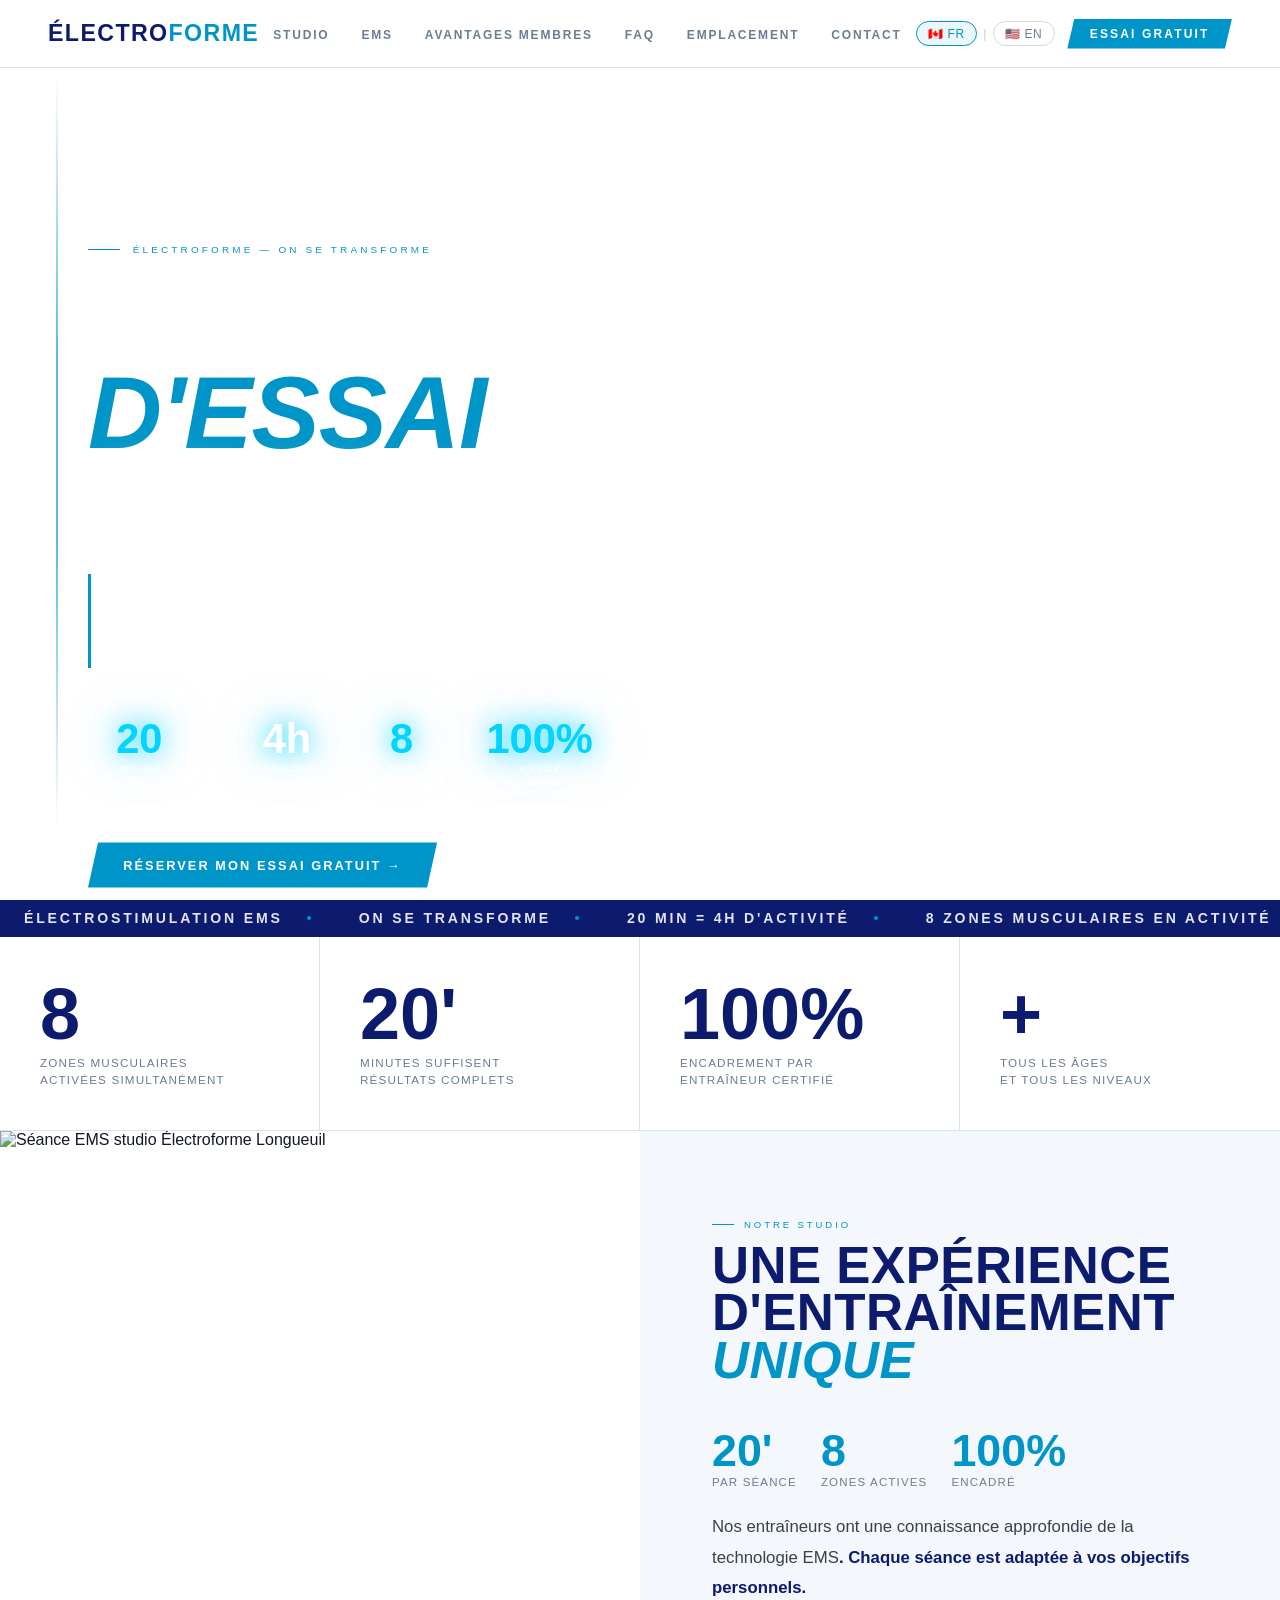
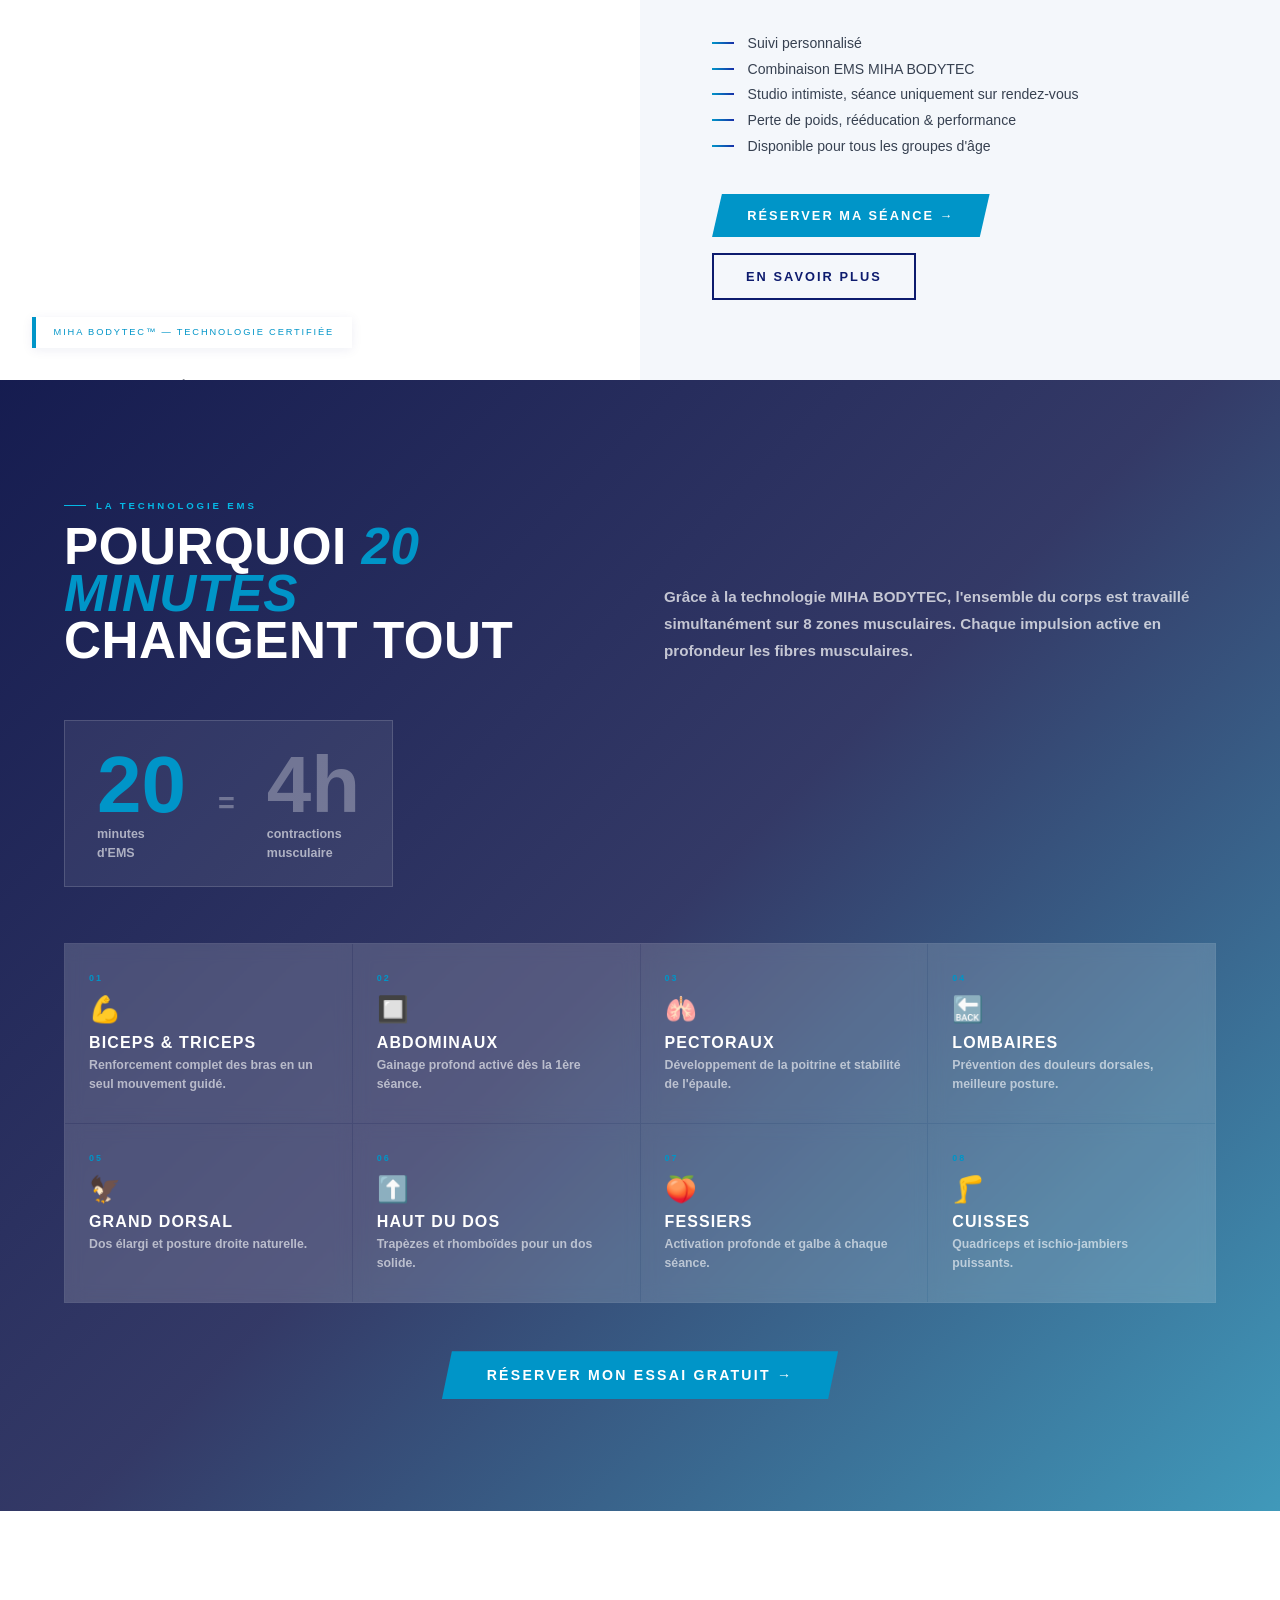
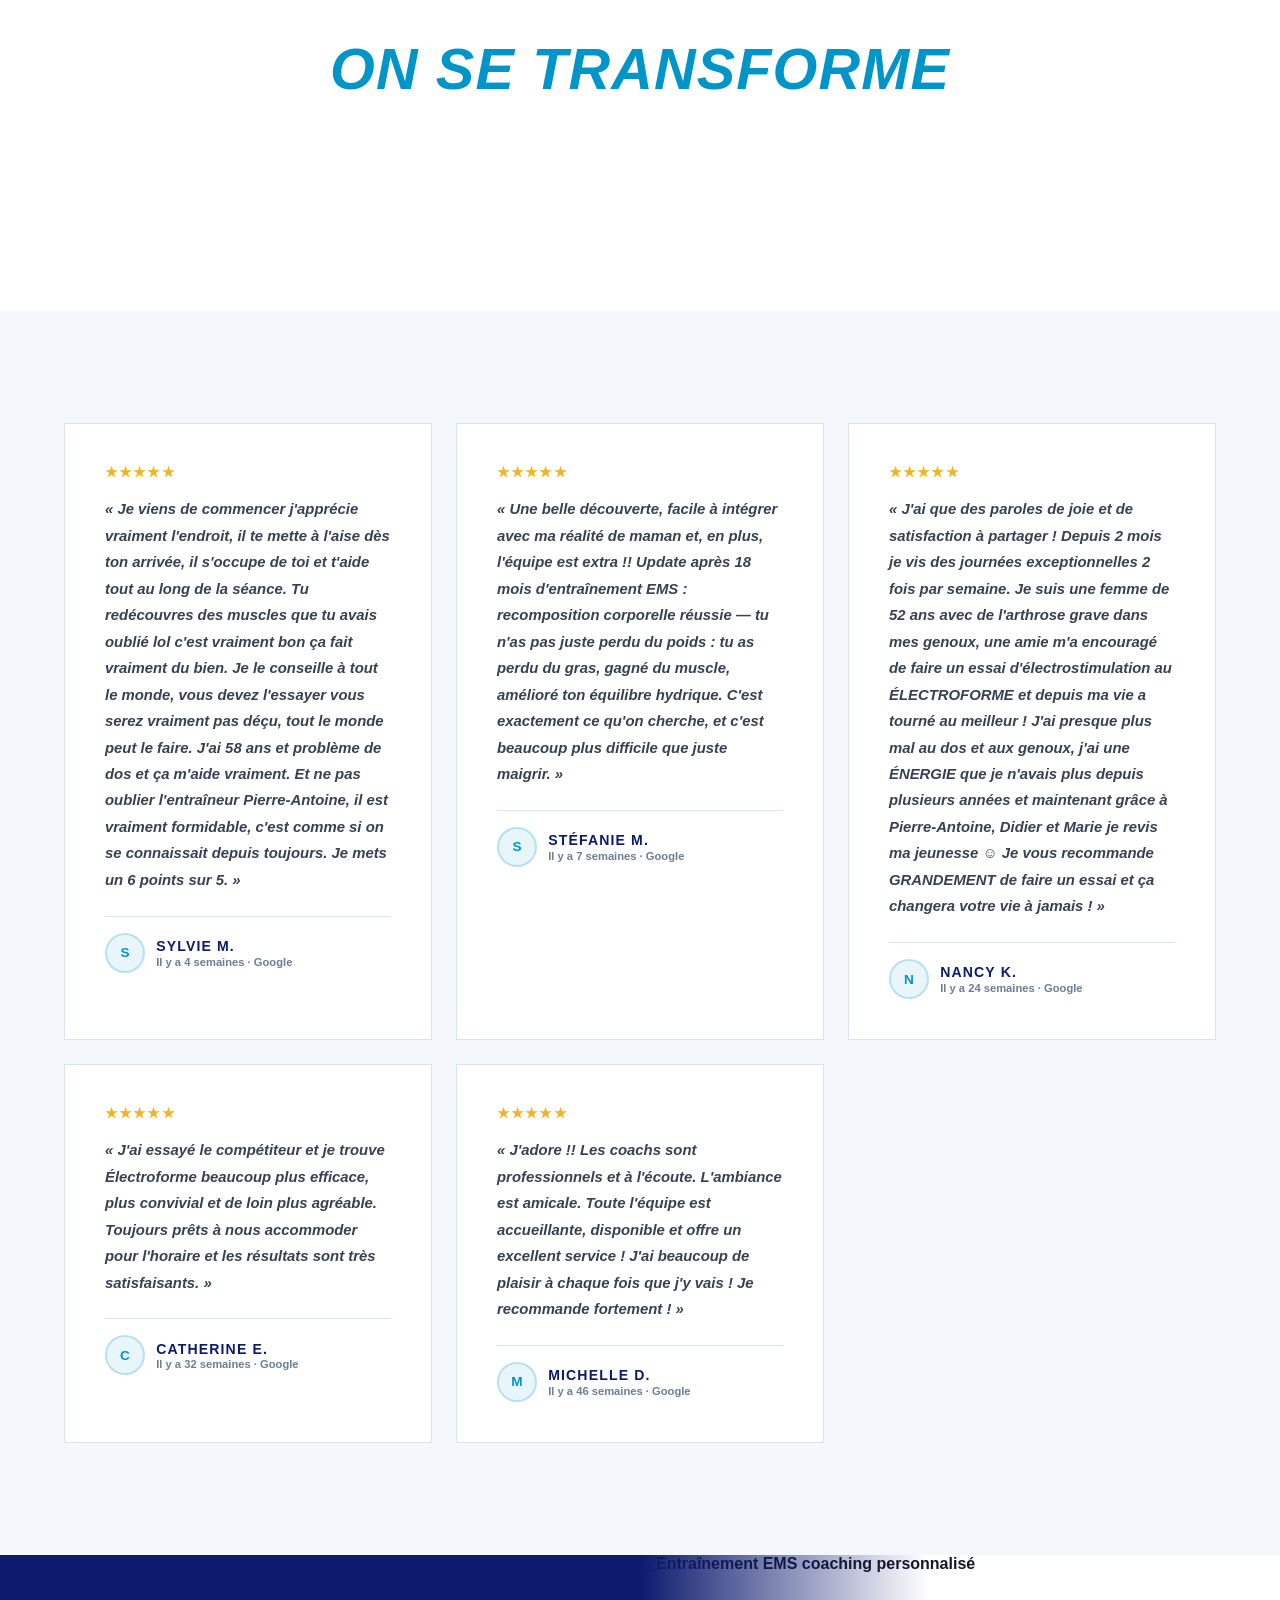
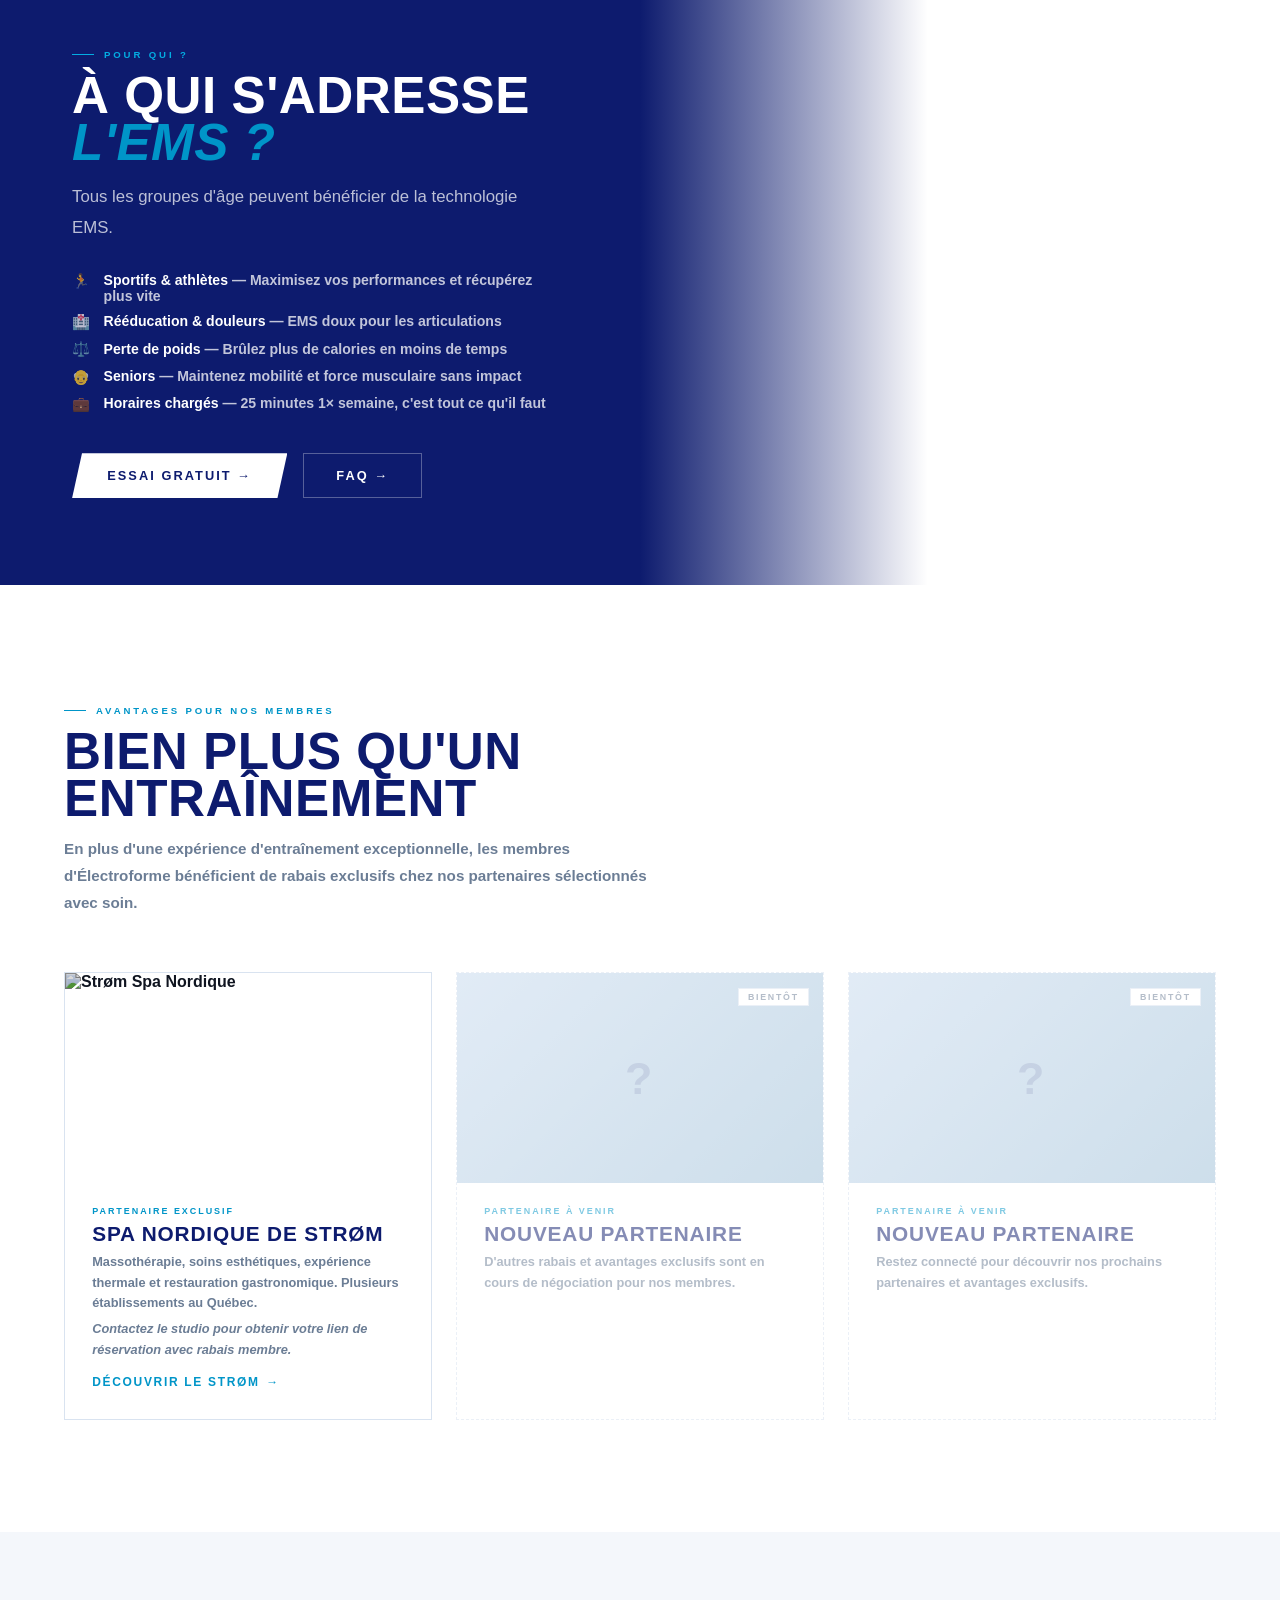
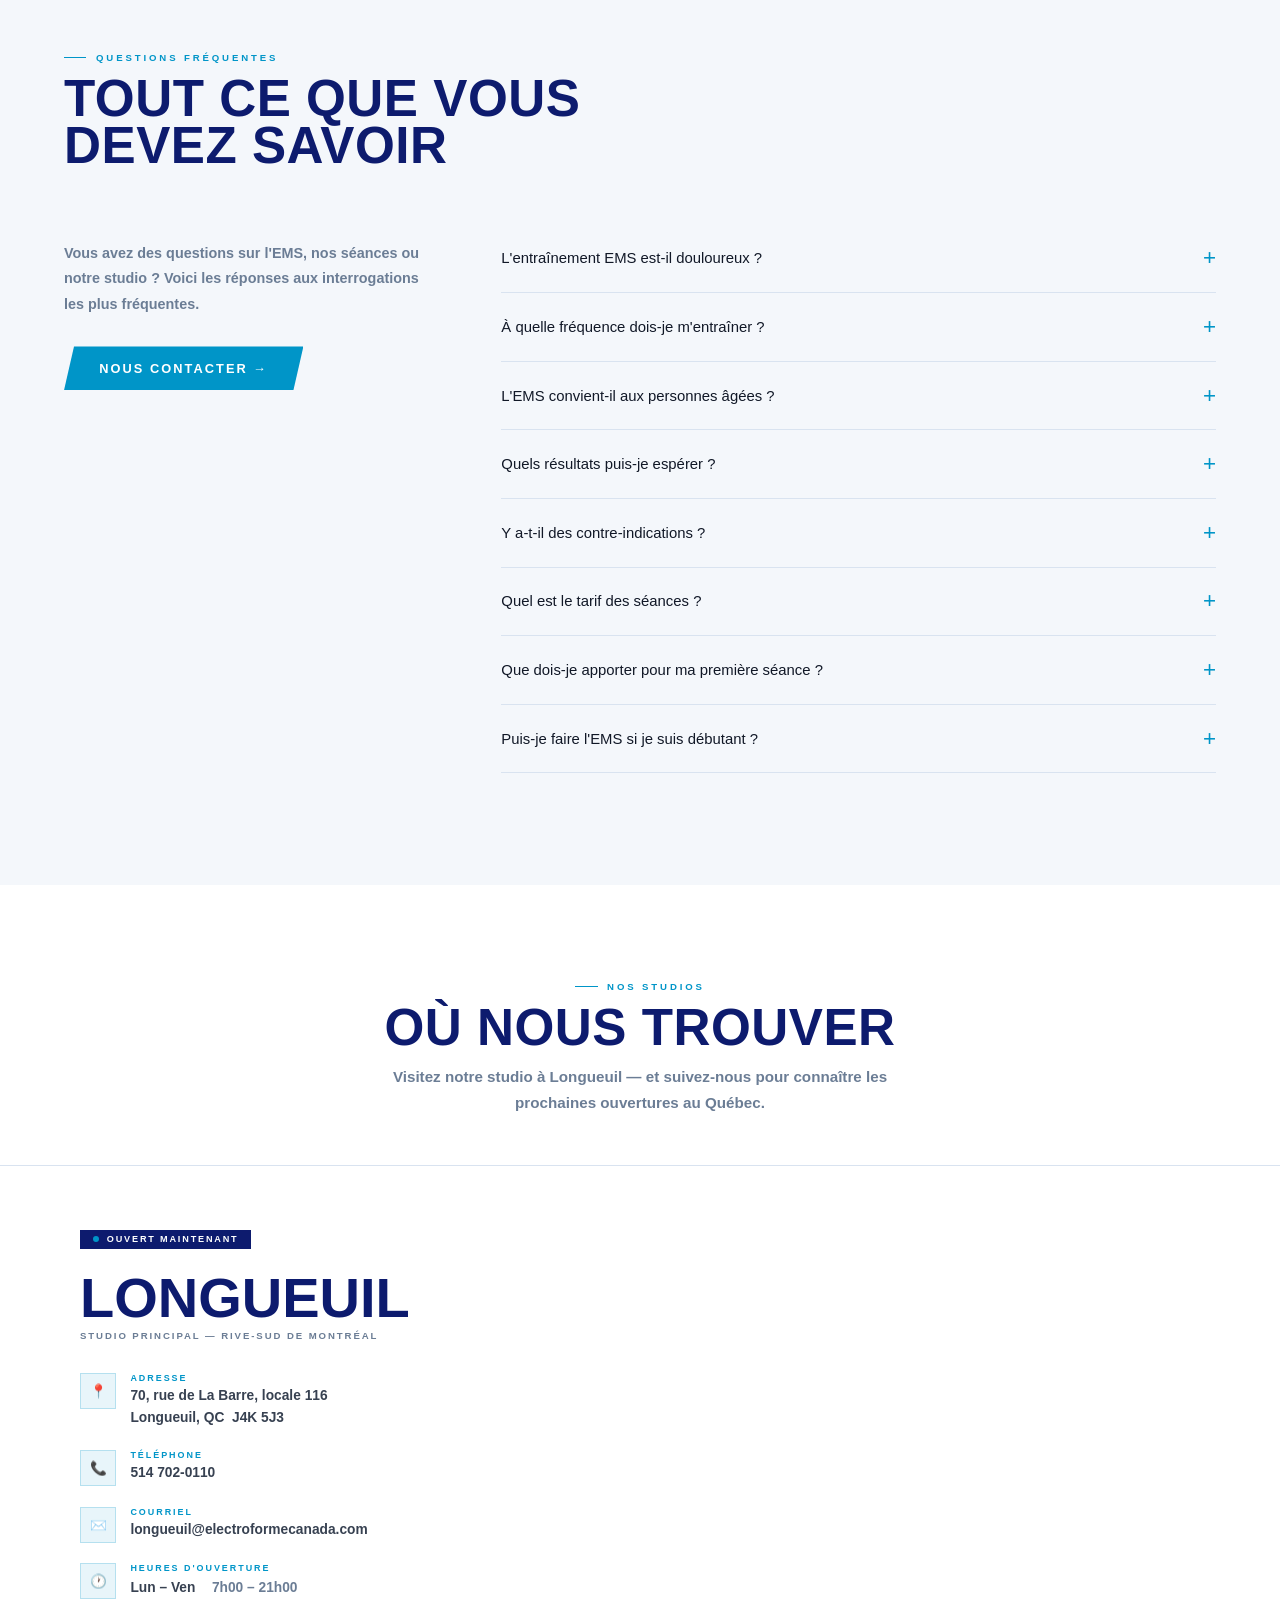
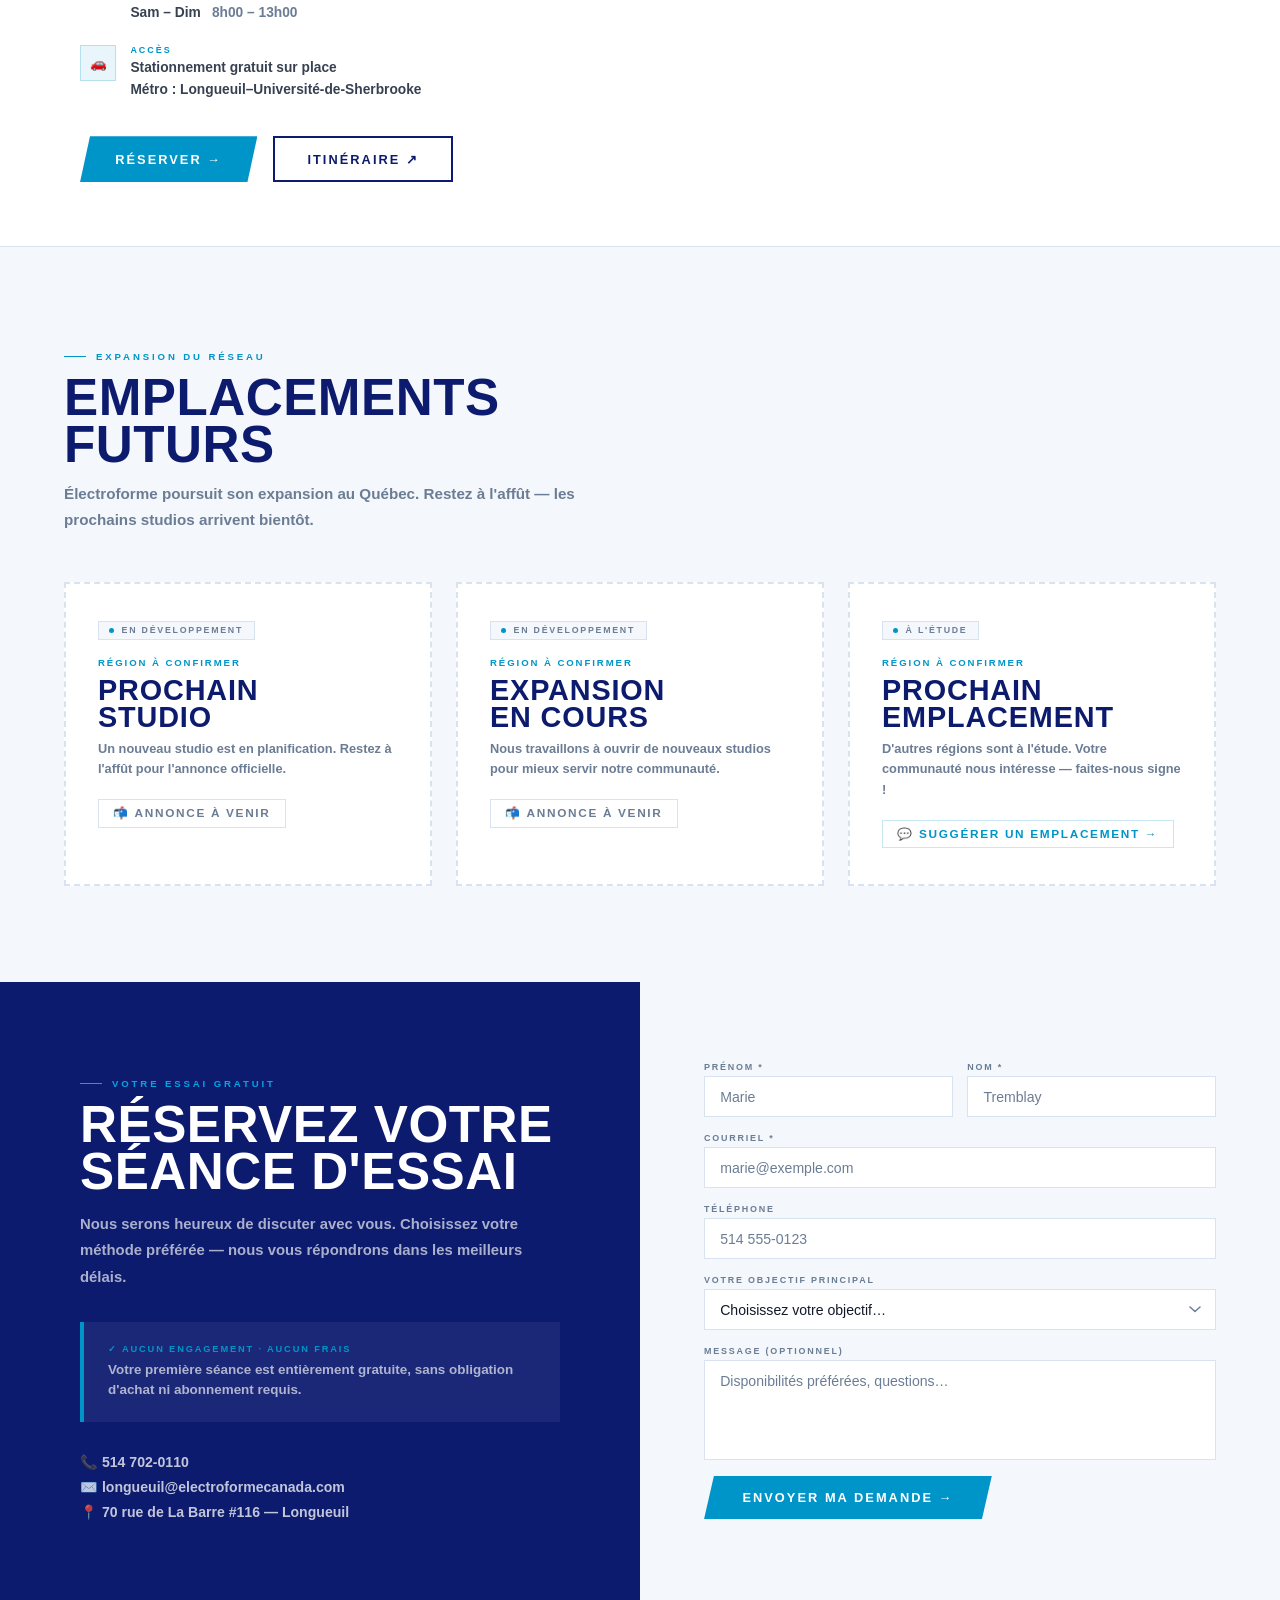
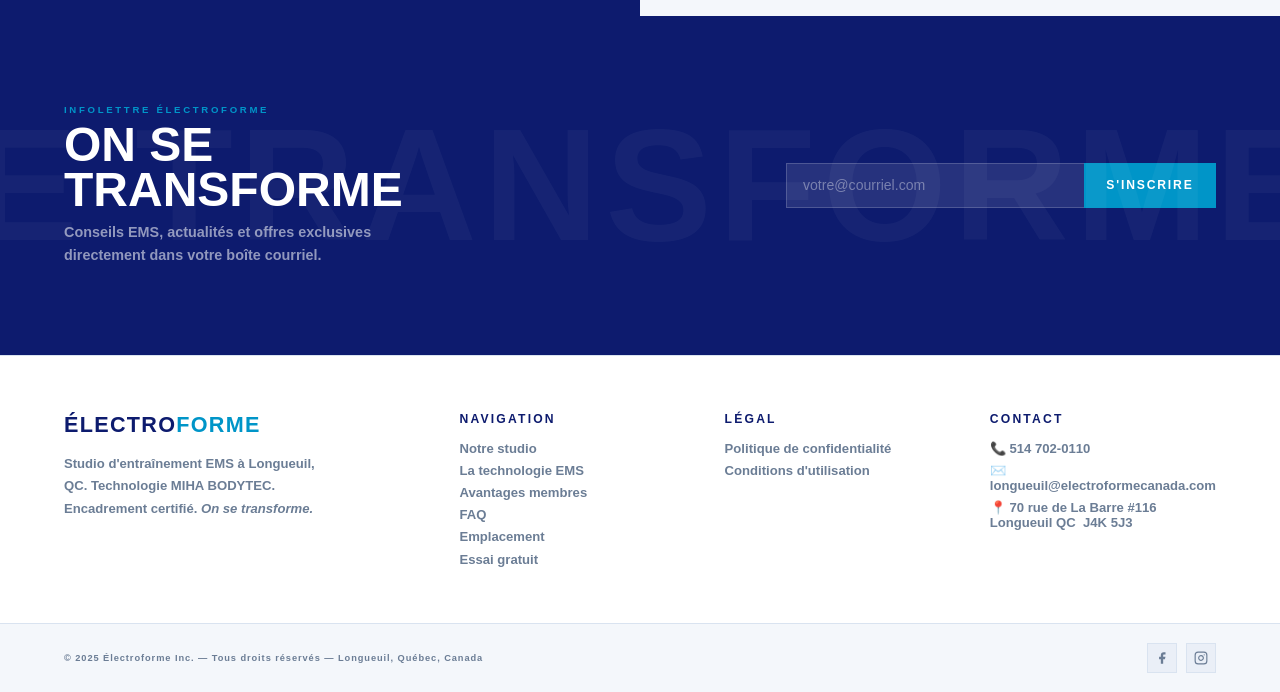
==== commit ee741525: "Update index.html" ====
--- a/index.html
+++ b/index.html
@@ -9,7 +9,6 @@
 <meta name="robots" content="index, follow">
 <meta name="author" content="Électroforme Canada">
 <link rel="canonical" href="https://www.electroformecanada.com/">
-<meta http-equiv="Content-Security-Policy" content="default-src 'self'; script-src 'self' 'unsafe-inline' translate.google.com translate.googleapis.com translate-pa.googleapis.com *.cloudflare.com /cdn-cgi/; style-src 'self' 'unsafe-inline' https://fonts.googleapis.com https://www.gstatic.com; font-src 'self' https://fonts.gstatic.com; img-src 'self' data: blob: https://raw.githubusercontent.com https://lirp.cdn-website.com https://dd-cdn.multiscreensite.com https://www.google.com https://maps.gstatic.com https://images.unsplash.com https://www.gstatic.com https://fonts.gstatic.com; media-src 'self' https://raw.githubusercontent.com; frame-src https://www.google.com; connect-src 'self' https://formspree.io https://translate.googleapis.com https://translate-pa.googleapis.com; object-src 'none'; base-uri 'self';">
 <!-- Open Graph Facebook/Instagram -->
 <meta property="og:type" content="website">
 <meta property="og:url" content="https://www.electroformecanada.com/">
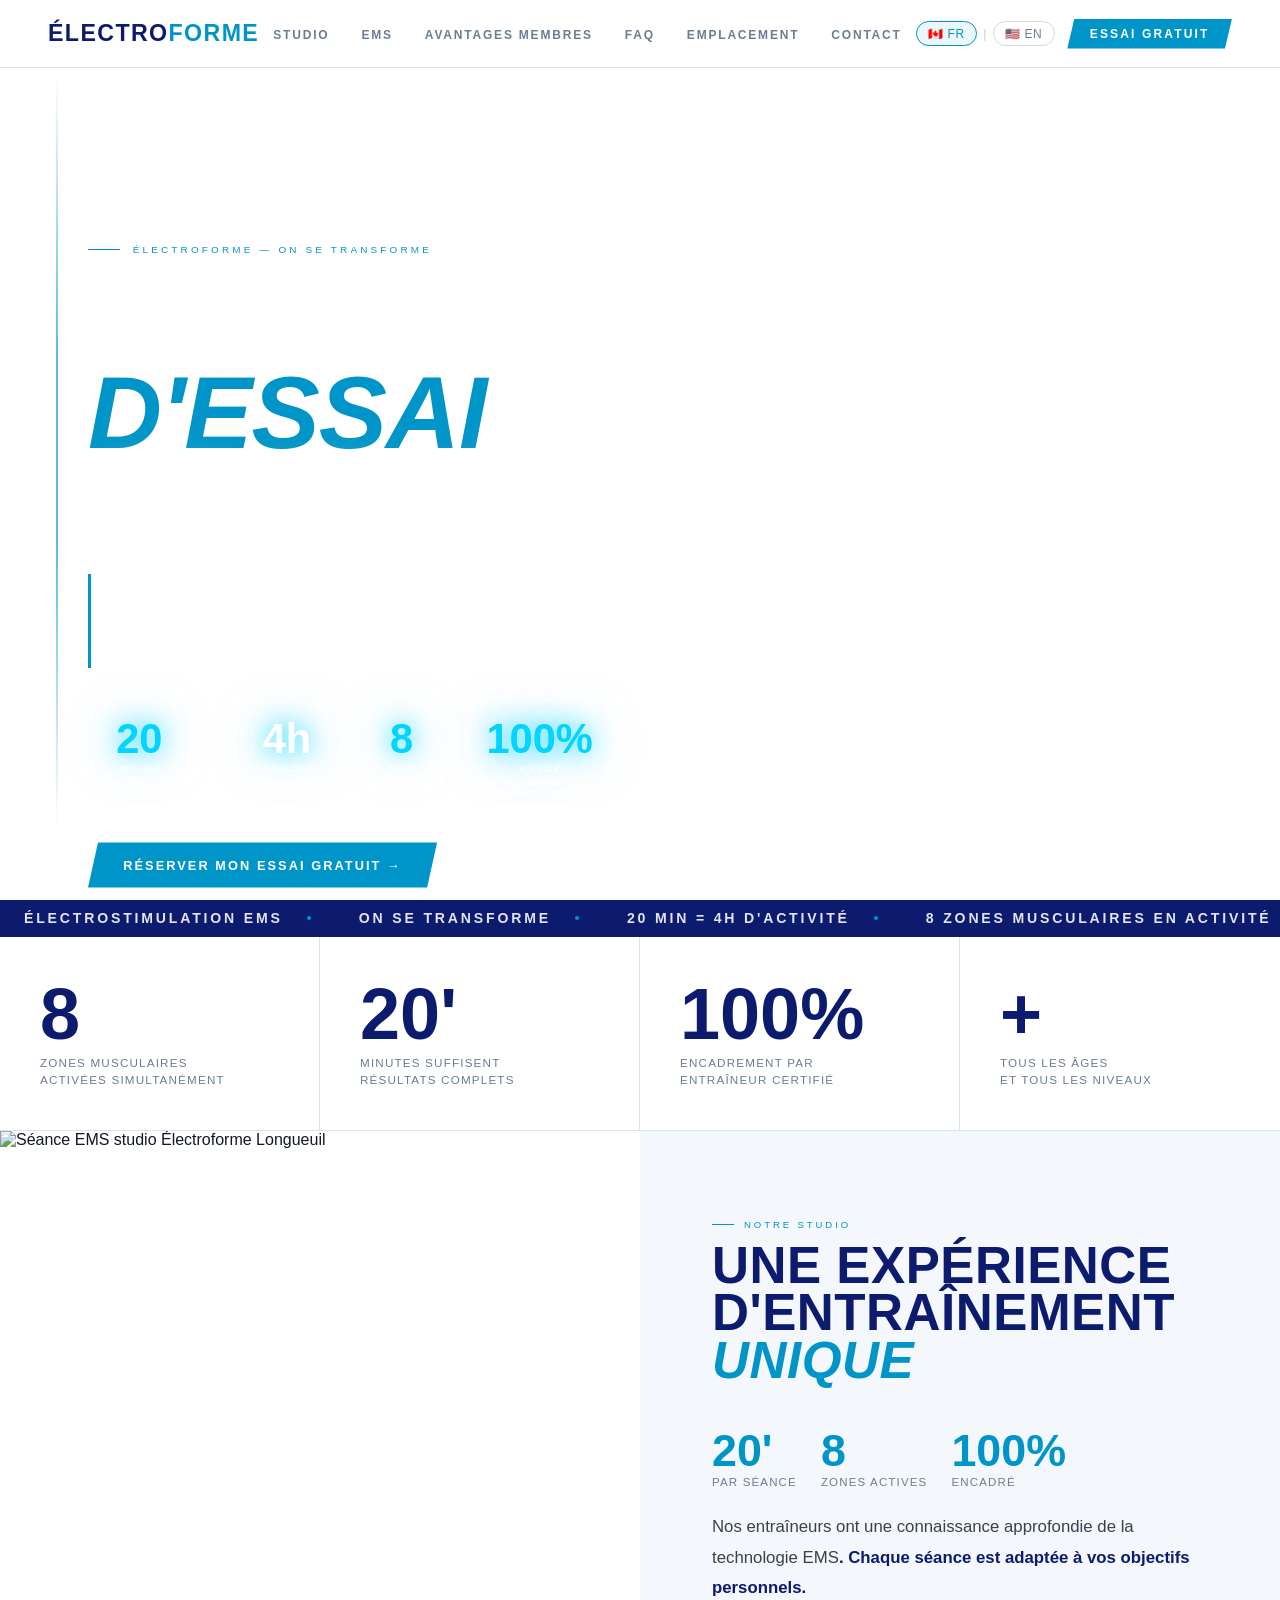
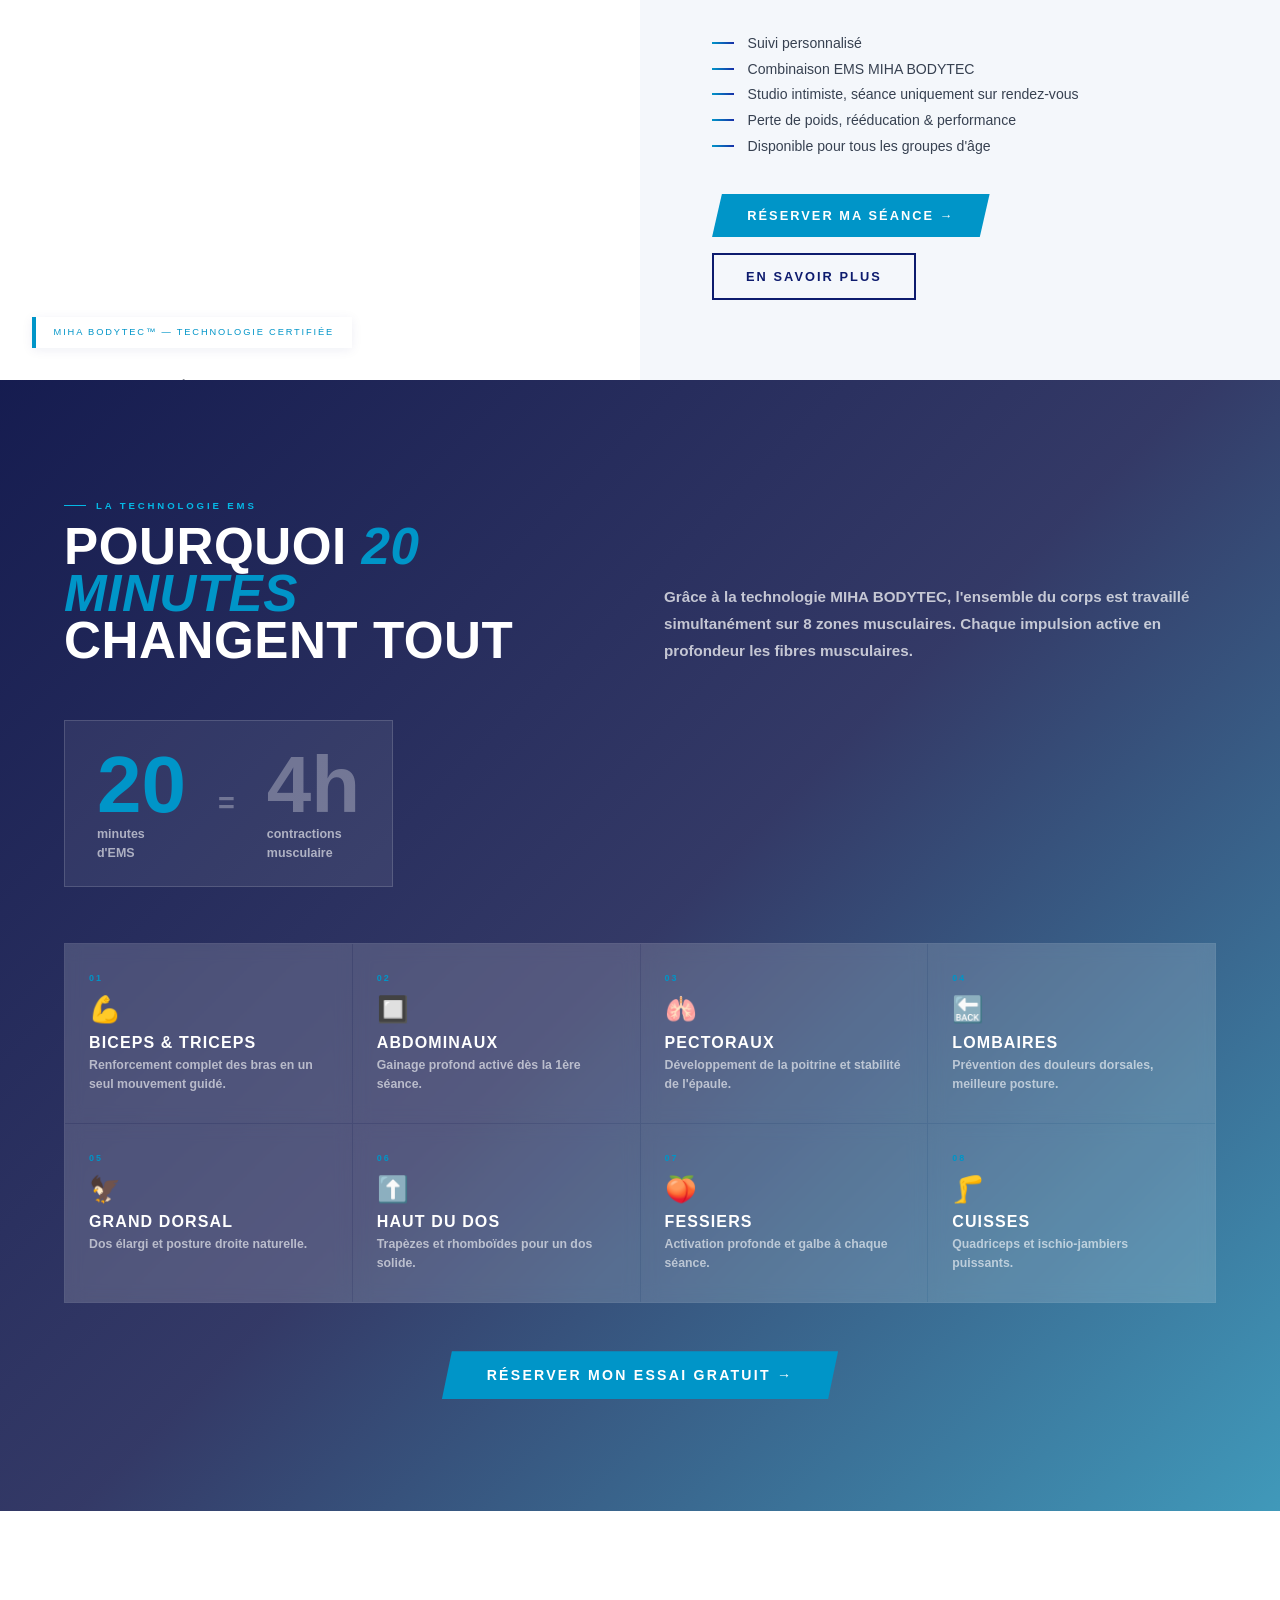
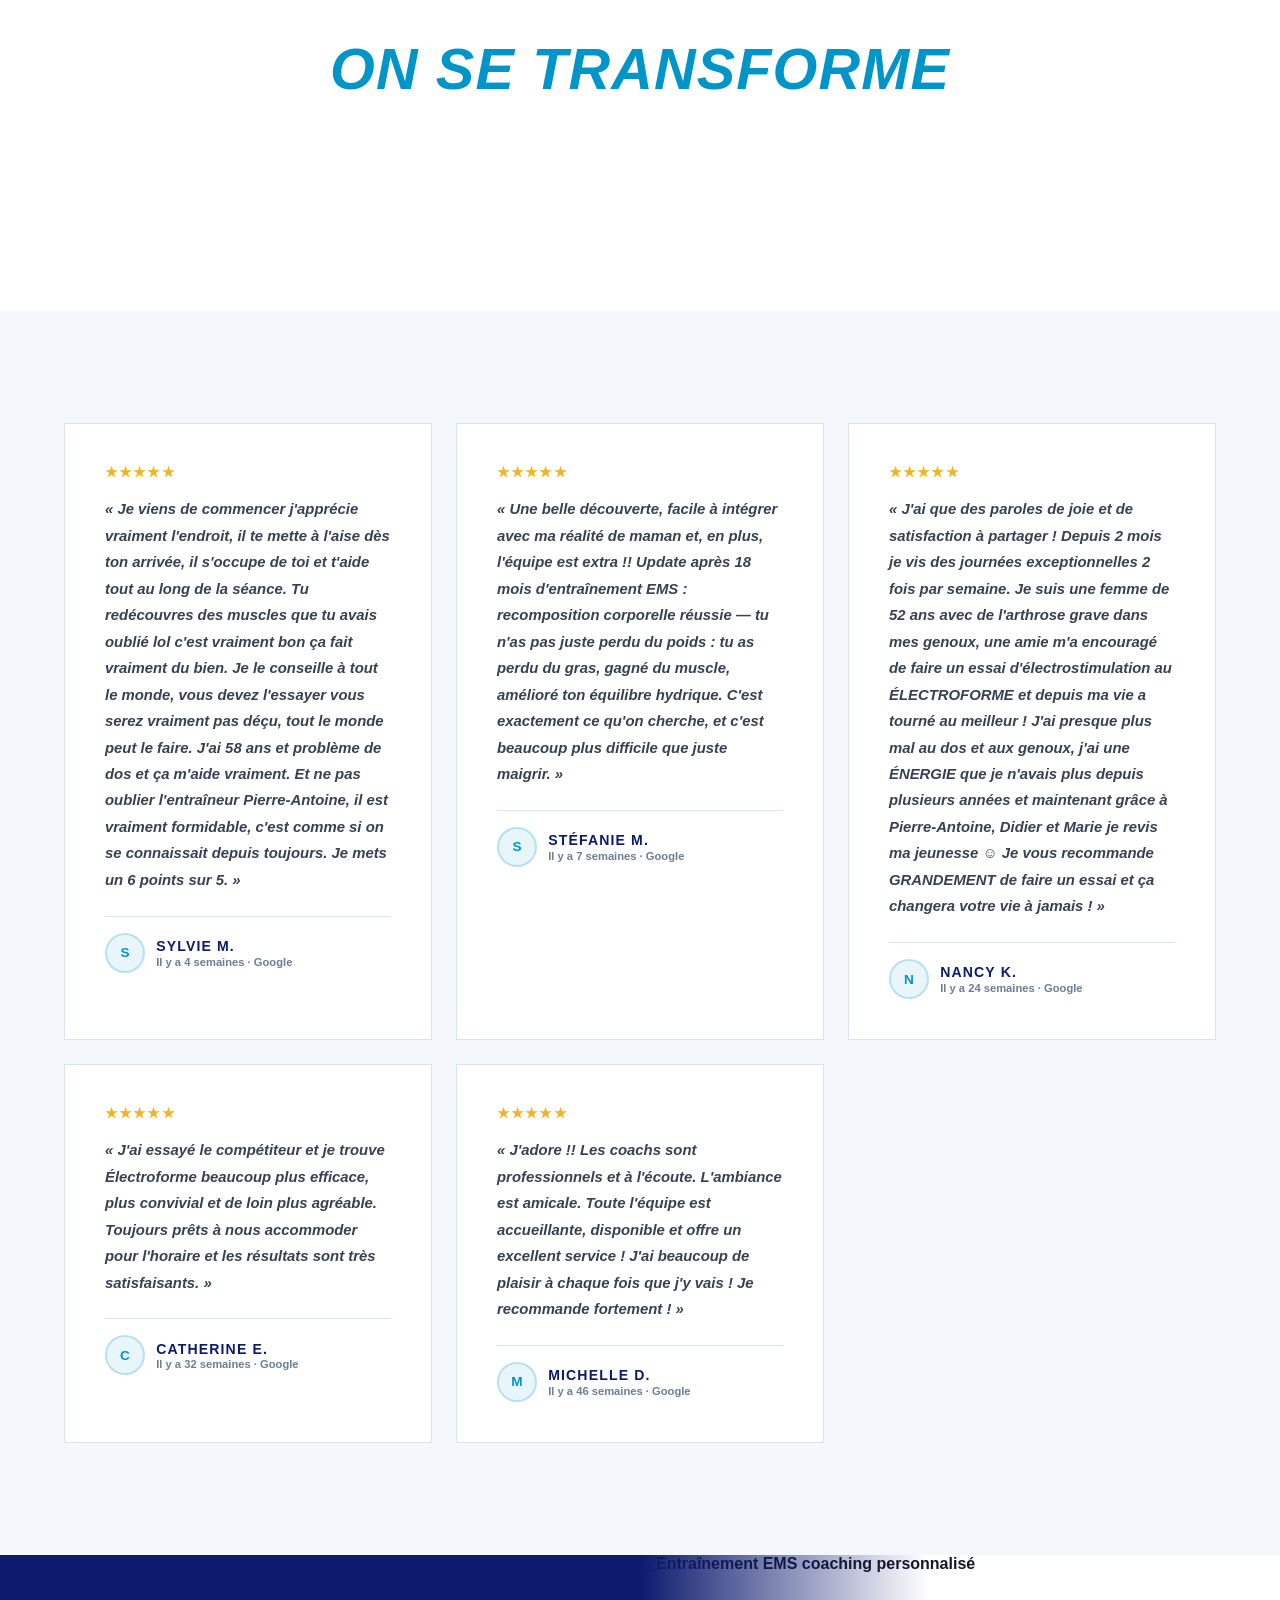
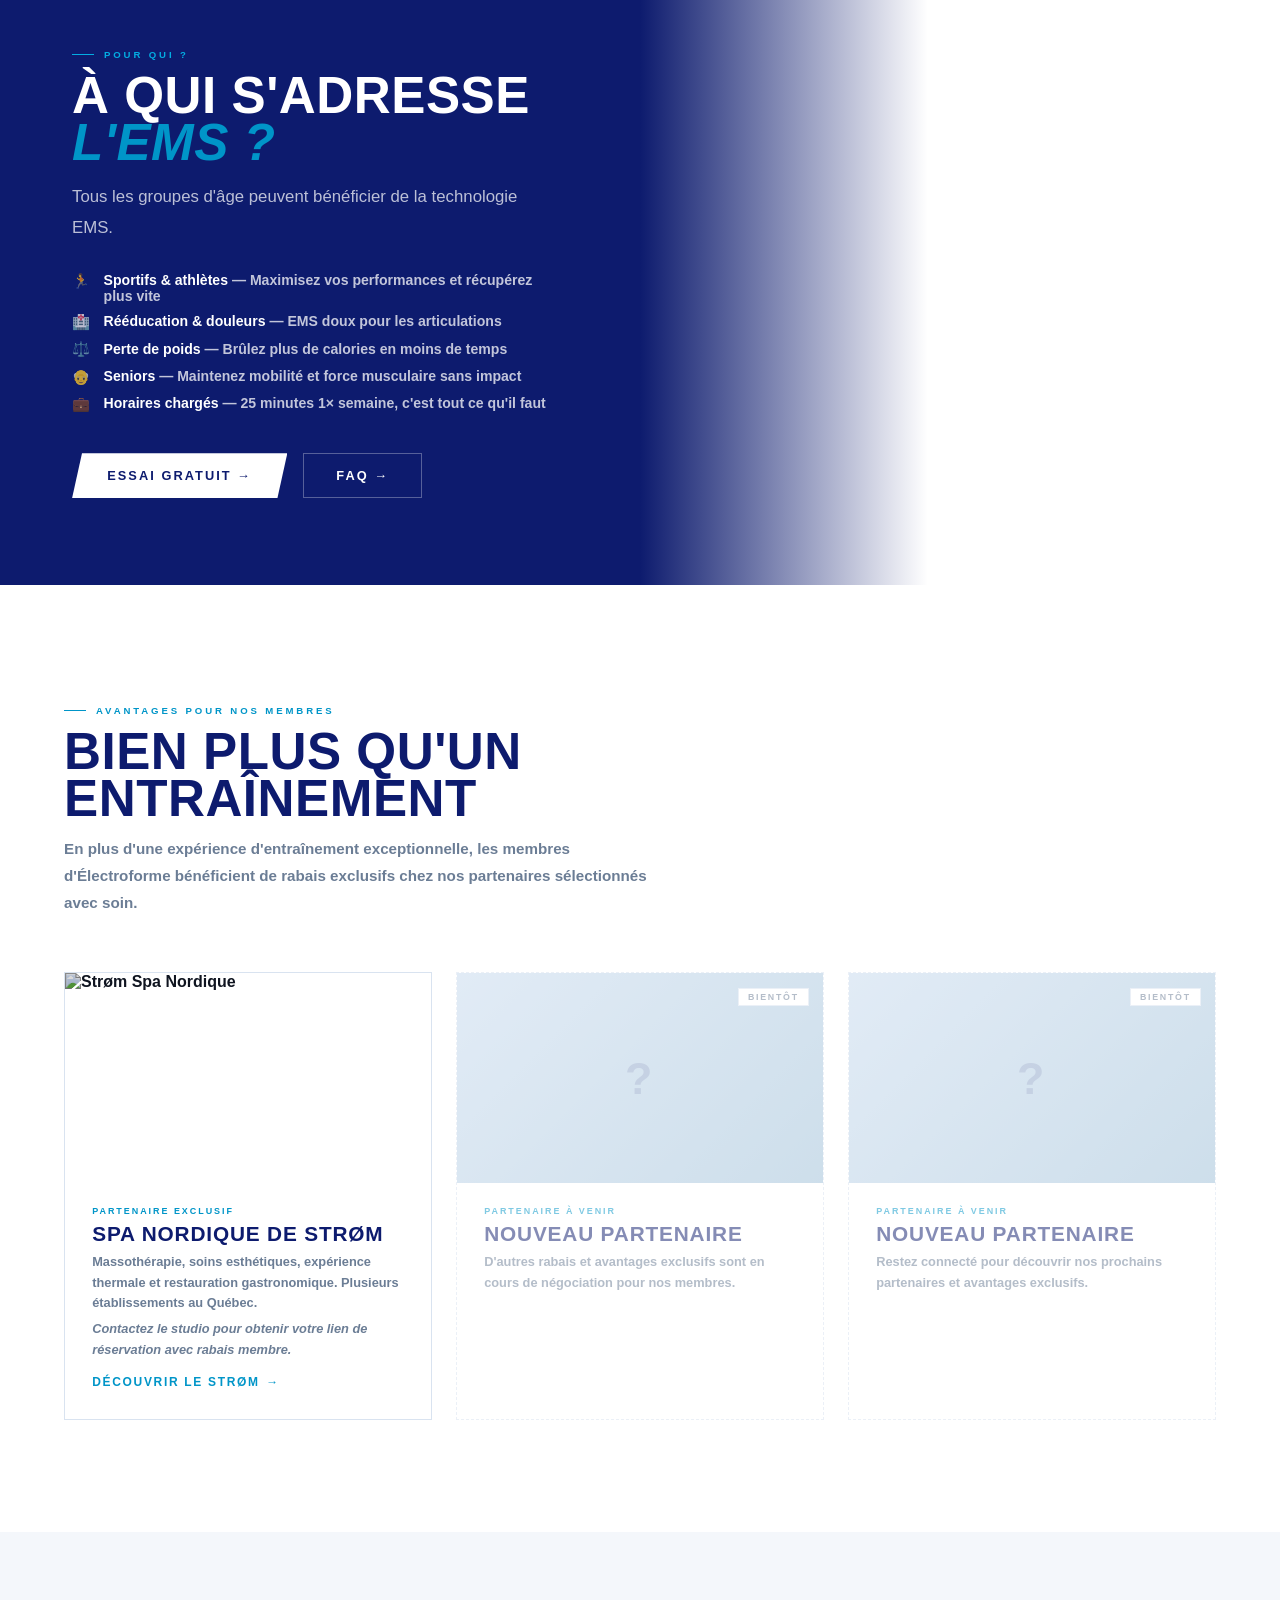
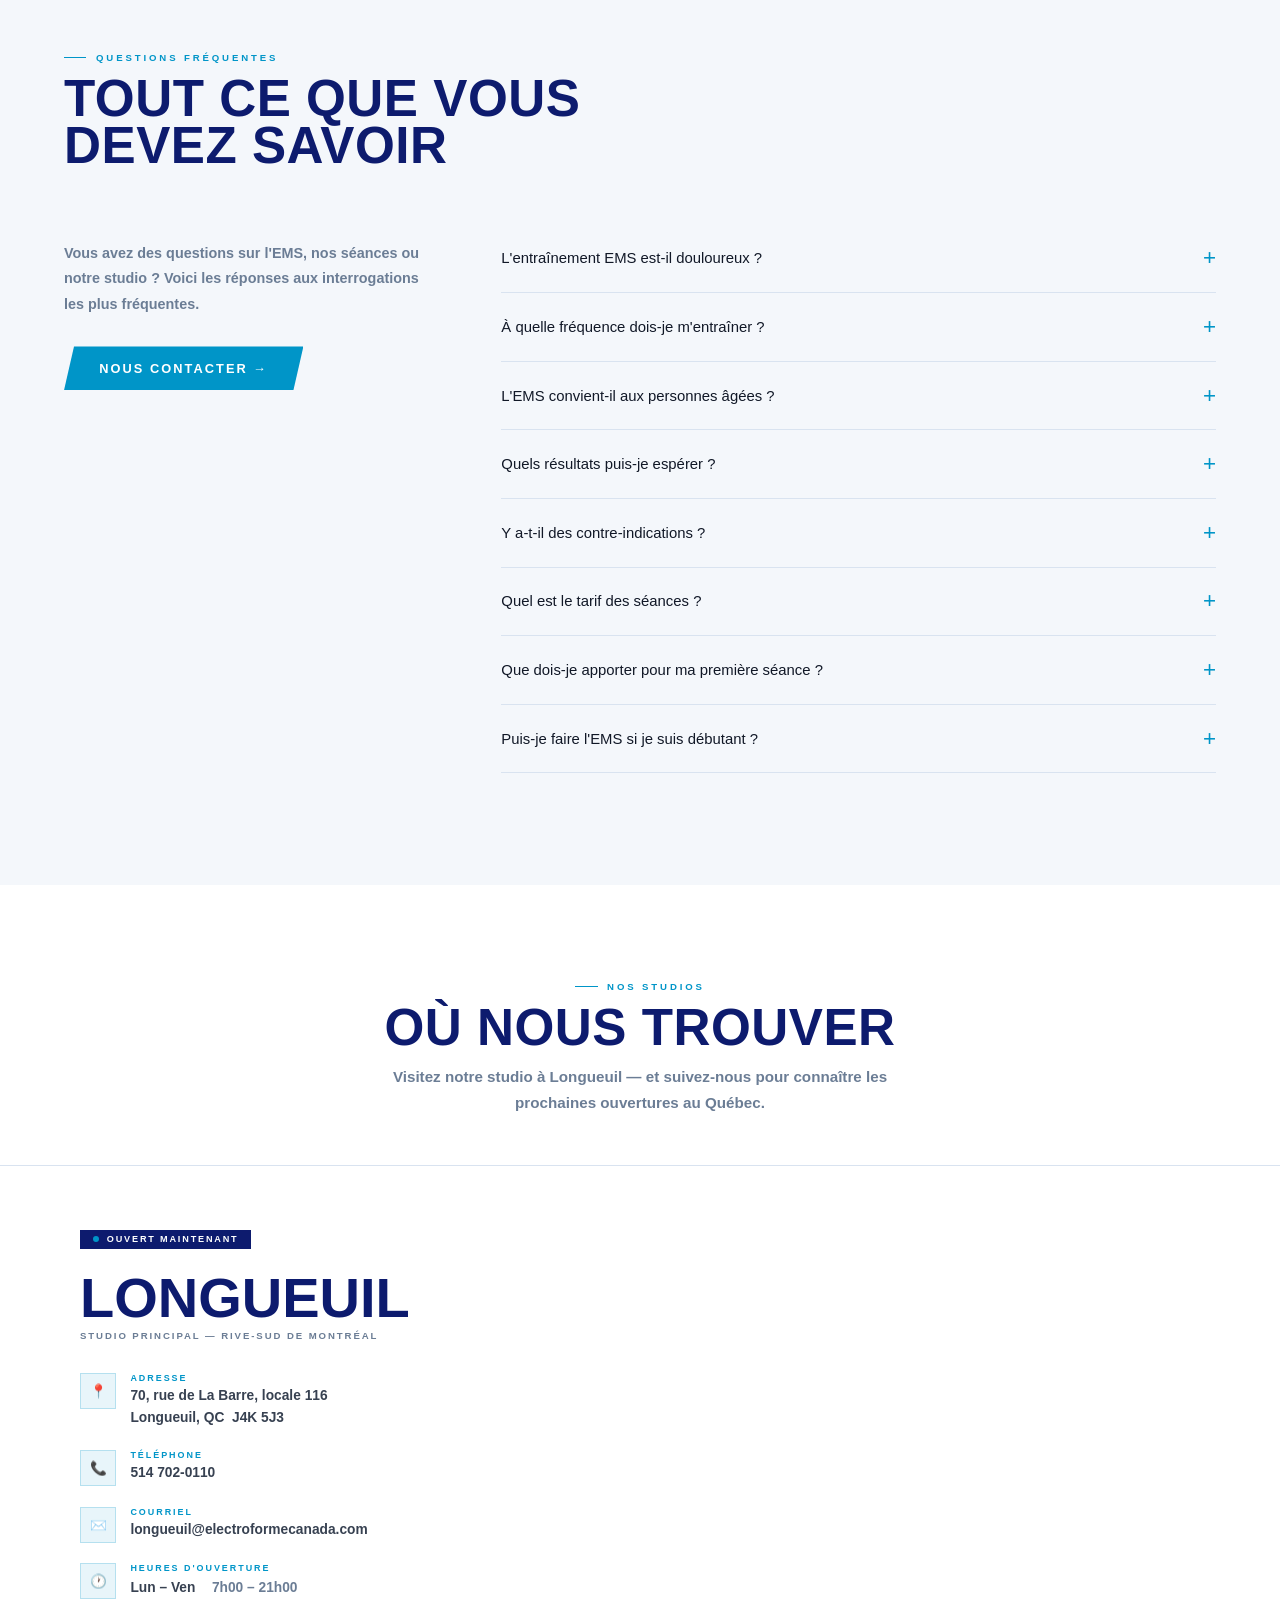
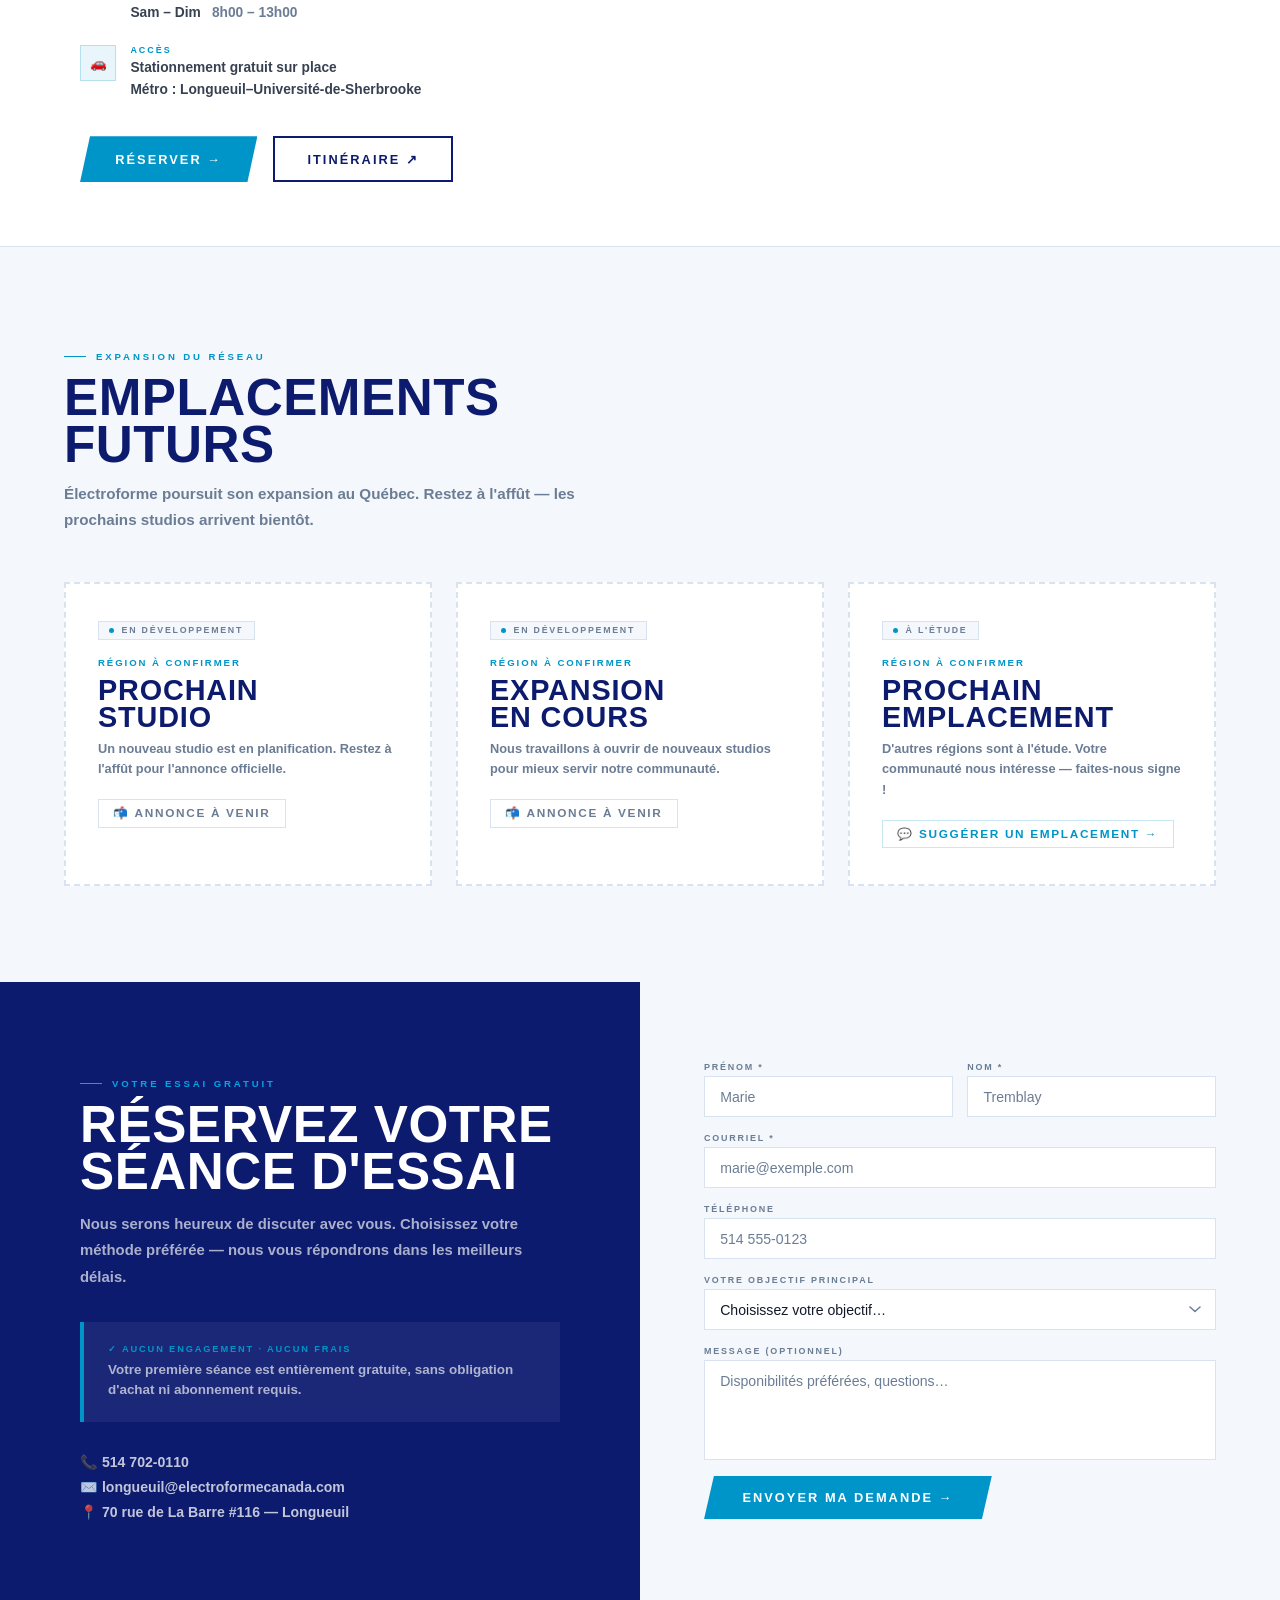
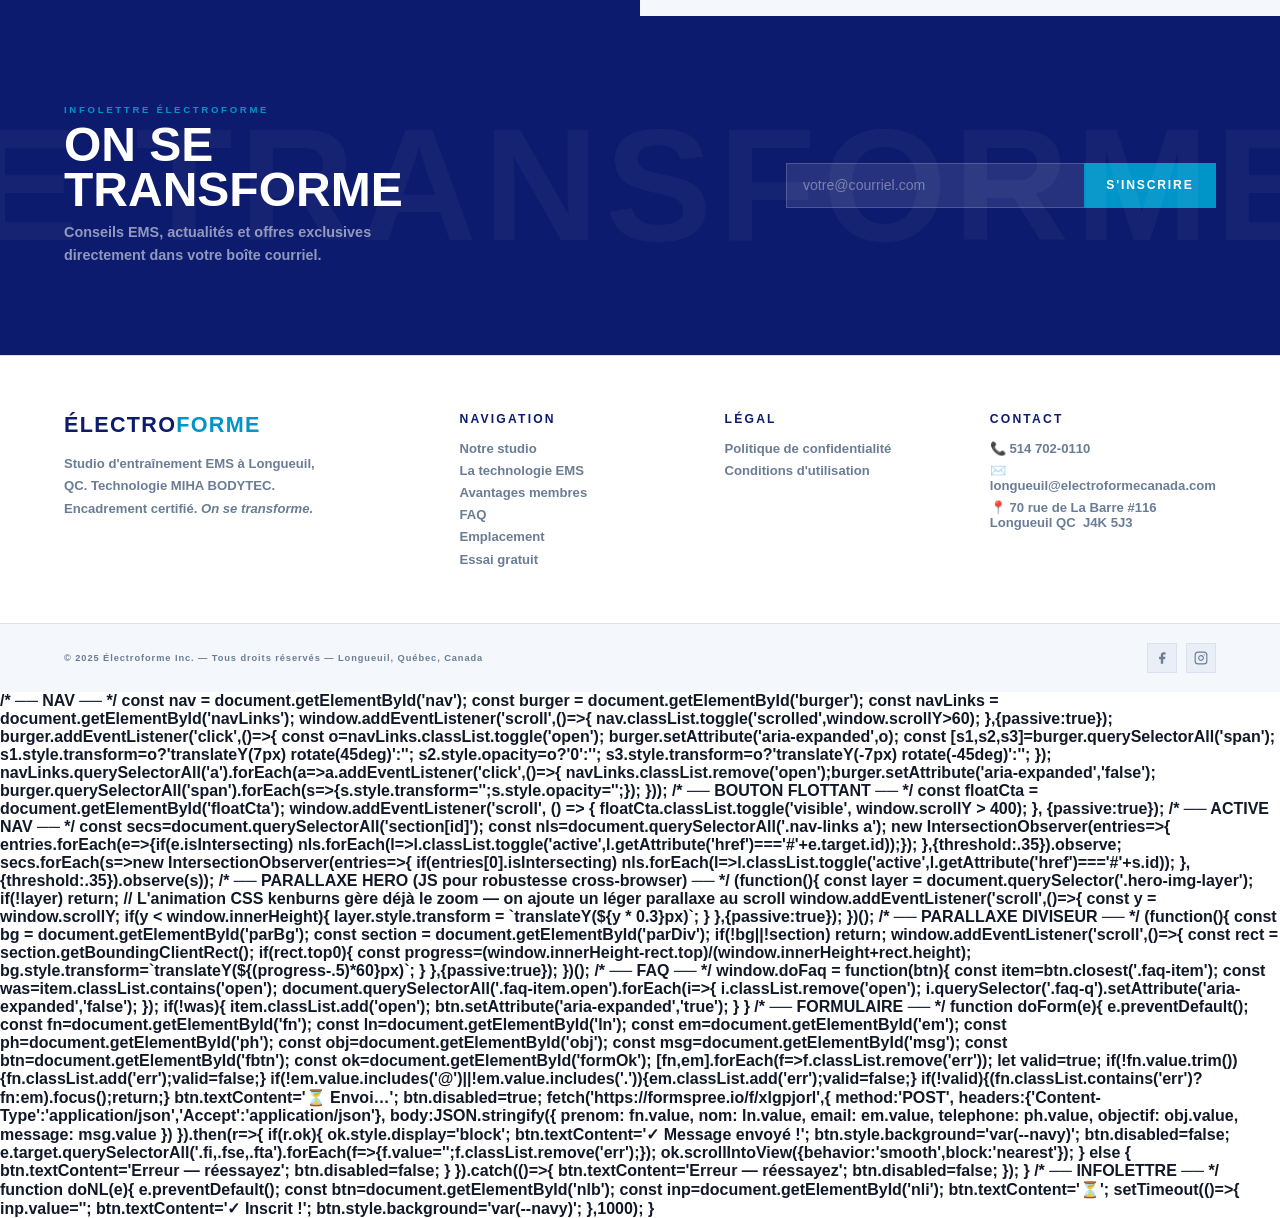
==== commit dff420fc: "Update index.html" ====
--- a/index.html
+++ b/index.html
@@ -1121,11 +1121,11 @@
       <div class="fl">
         <a href="tel:+15147020110">📞 514&nbsp;702‑0110</a>
         <a href="mailto:longueuil@electroformecanada.com">✉️ longueuil@electroformecanada.com</a>
-<a href="#location">📍 70 rue de La Barre #116<br/>Longueuil QC&nbsp; J4K 5J3</a>
+        <a href="#location">📍 70 rue de La Barre #116<br/>Longueuil QC&nbsp; J4K 5J3</a>
       </div>
     </div>
   </div>
-<div class="footer-bottom">
+  <div class="footer-bottom">
     <span class="fcopy">© 2025 Électroforme Inc. — Tous droits réservés — Longueuil, Québec, Canada</span>
     <div class="fsoc">
       <a href="https://www.facebook.com/electroformelongueuil/" target="_blank" rel="noopener" title="Facebook">
@@ -1139,8 +1139,6 @@
 </footer>
 
 <a href="#contact" class="float-cta" id="floatCta">Réserver mon essai →</a>
-
-<script data-cfasync="false" src="/cdn-cgi/scripts/5c5dd728/cloudflare-static/email-decode.min.js"></script>
 <script>
 /* ── COMPTEUR ANIMÉ ── */
 (function(){
@@ -1197,9 +1195,27 @@
     }
   }, 200);
 }
+
+/* ── BOUTON FLOTTANT ── */
+const floatCta = document.getElementById('floatCta');
+window.addEventListener('scroll', () => {
+  floatCta.classList.toggle('visible', window.scrollY > 400);
+}, {passive:true});
+
+/* ── COOKIE BANNER ── */
+function acceptCookies() {
+  localStorage.setItem('cookies', 'accepted');
+  document.getElementById('cookie-banner').style.display='none';
+}
+function declineCookies() {
+  localStorage.setItem('cookies', 'declined');
+  document.getElementById('cookie-banner').style.display='none';
+}
+if(!localStorage.getItem('cookies')) {
+  setTimeout(()=>{ document.getElementById('cookie-banner').style.display='flex'; }, 1500);
+}
 </script>
 <script src="//translate.google.com/translate_a/element.js?cb=googleTranslateElementInit"></script>
-<script>
 /* ── NAV ── */
 const nav = document.getElementById('nav');
 const burger = document.getElementById('burger');
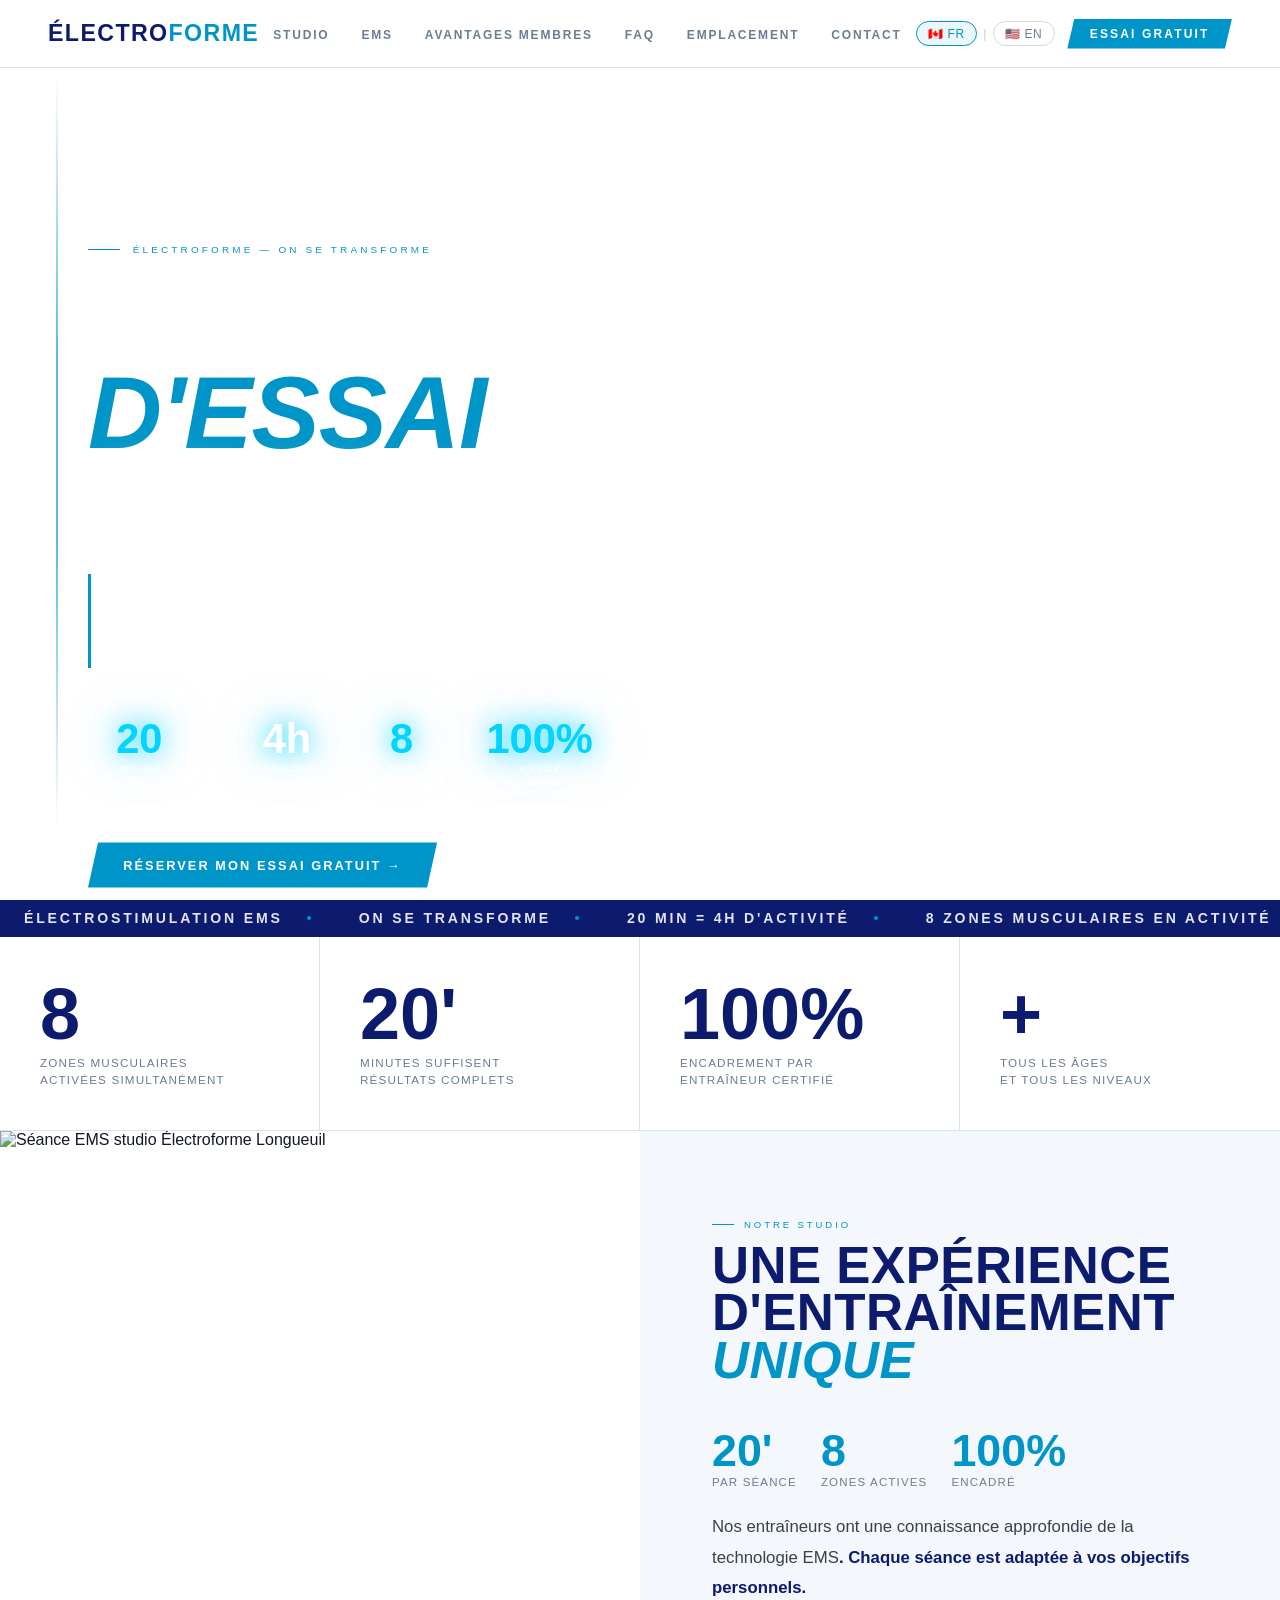
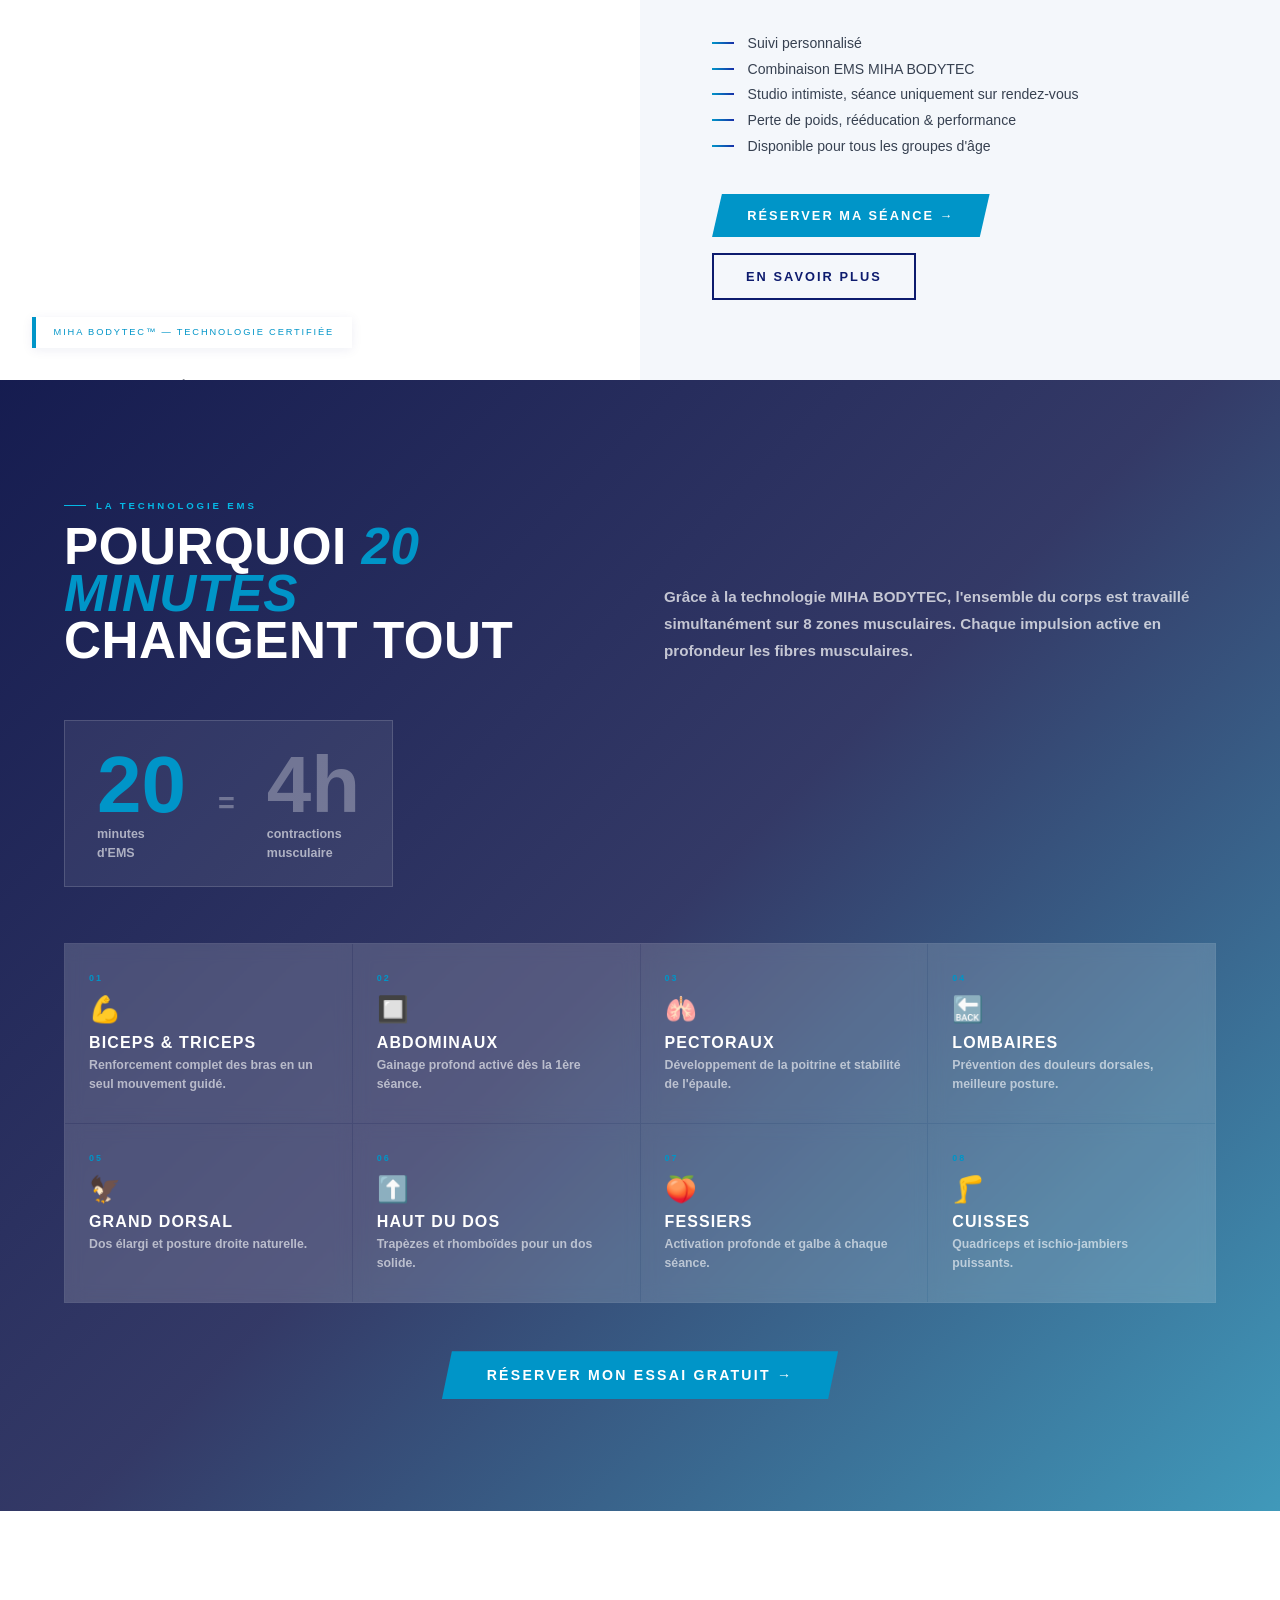
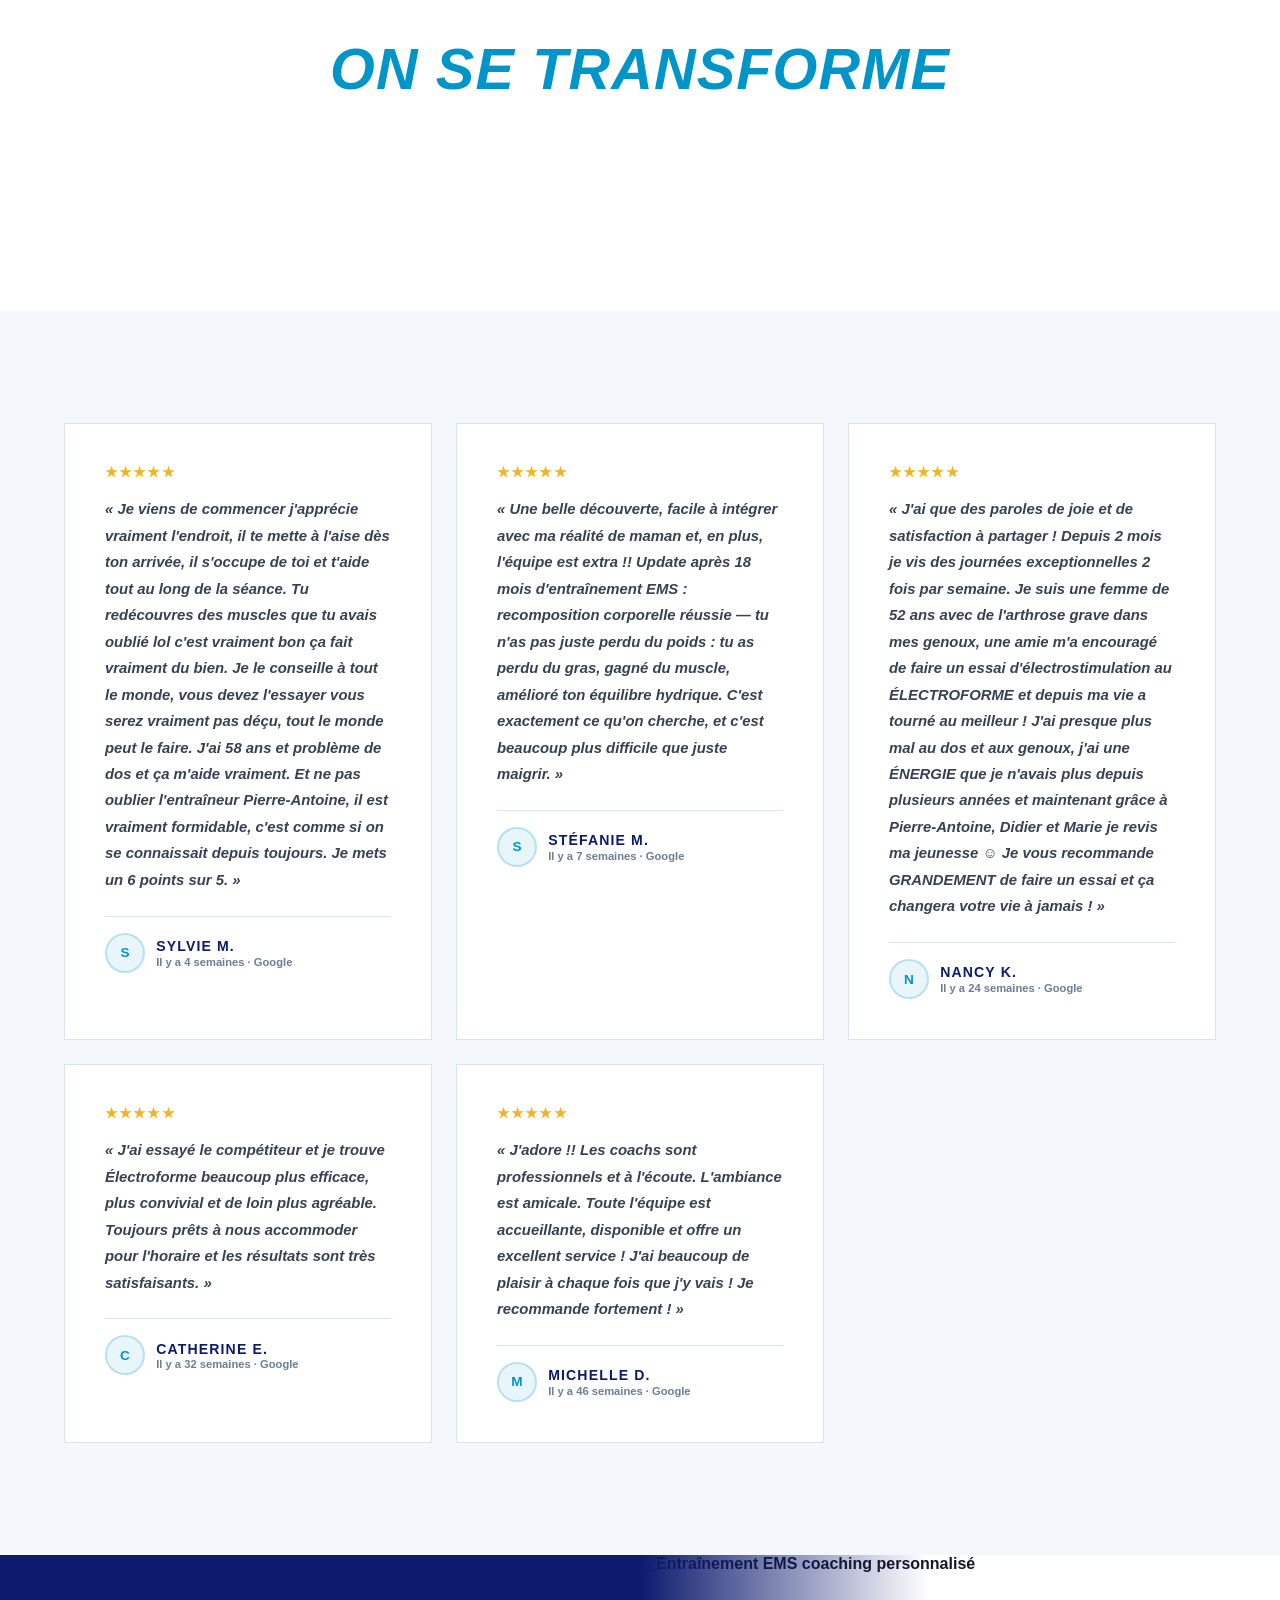
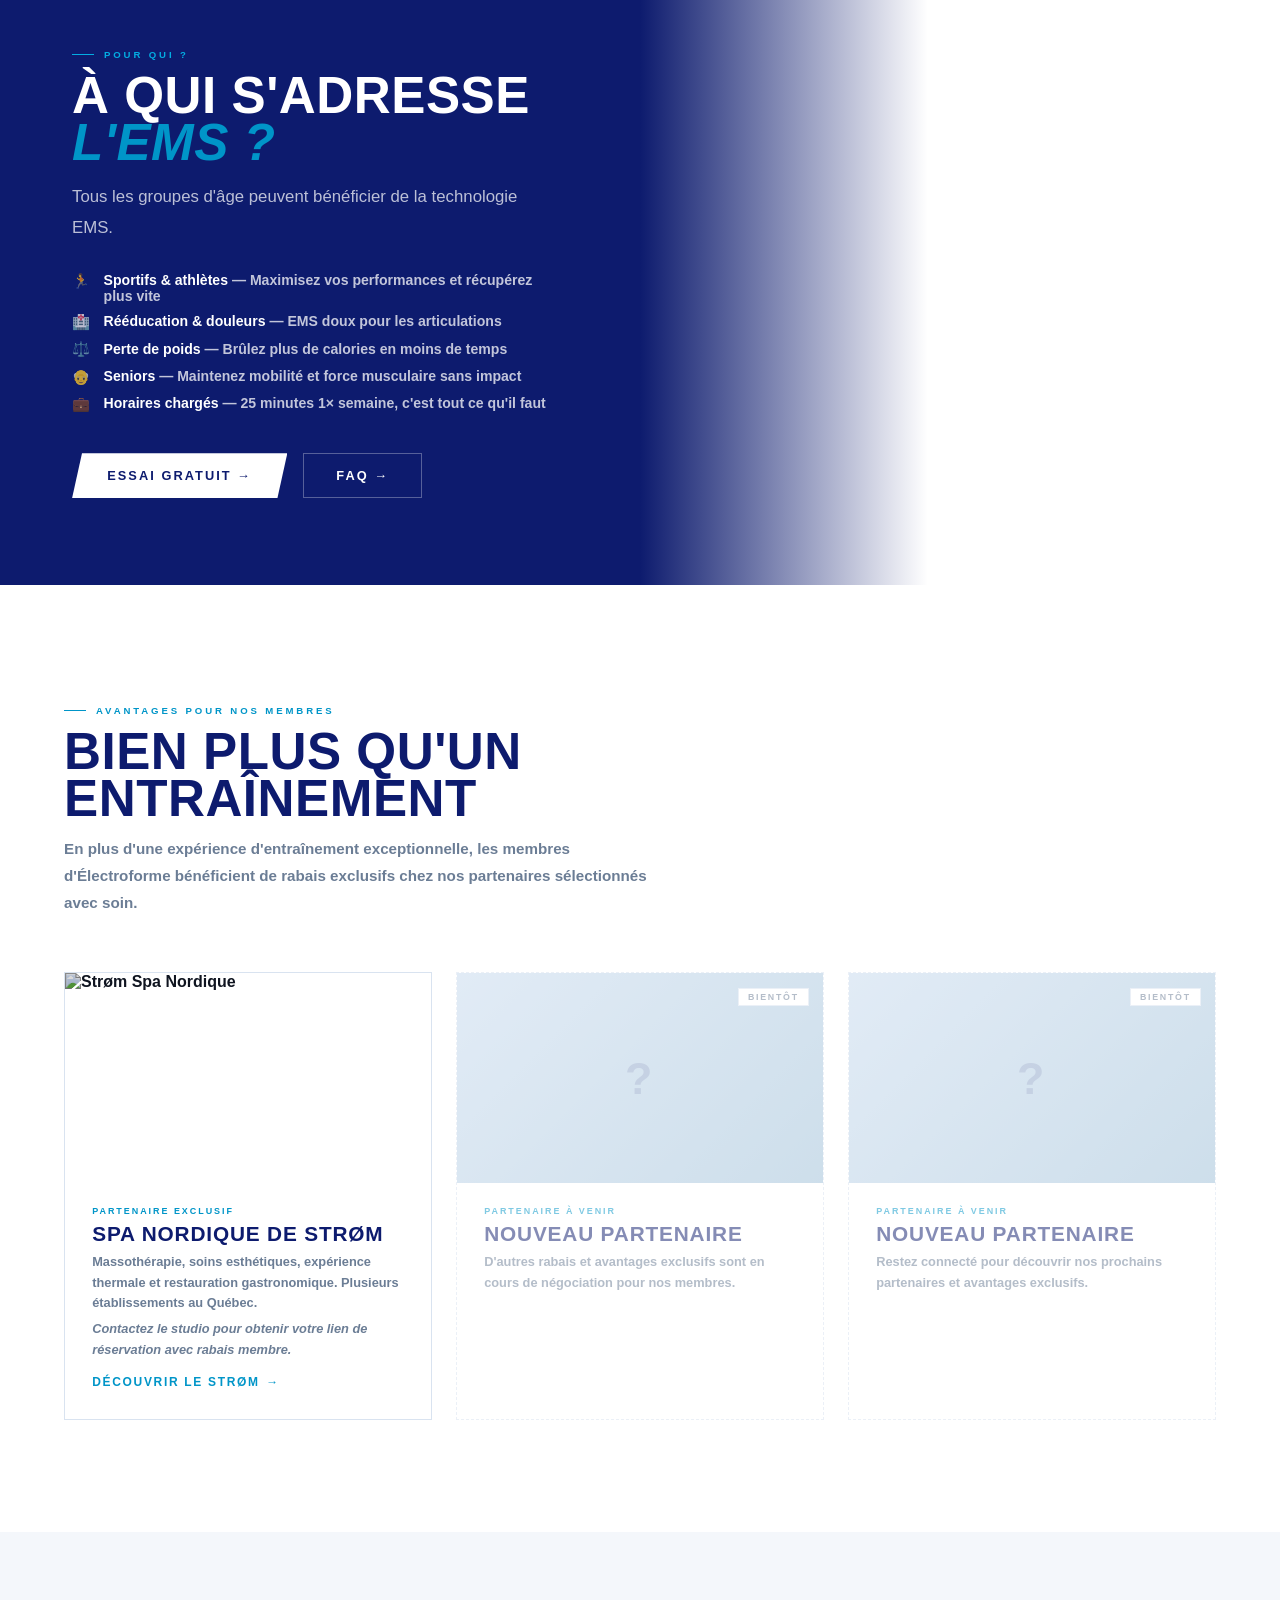
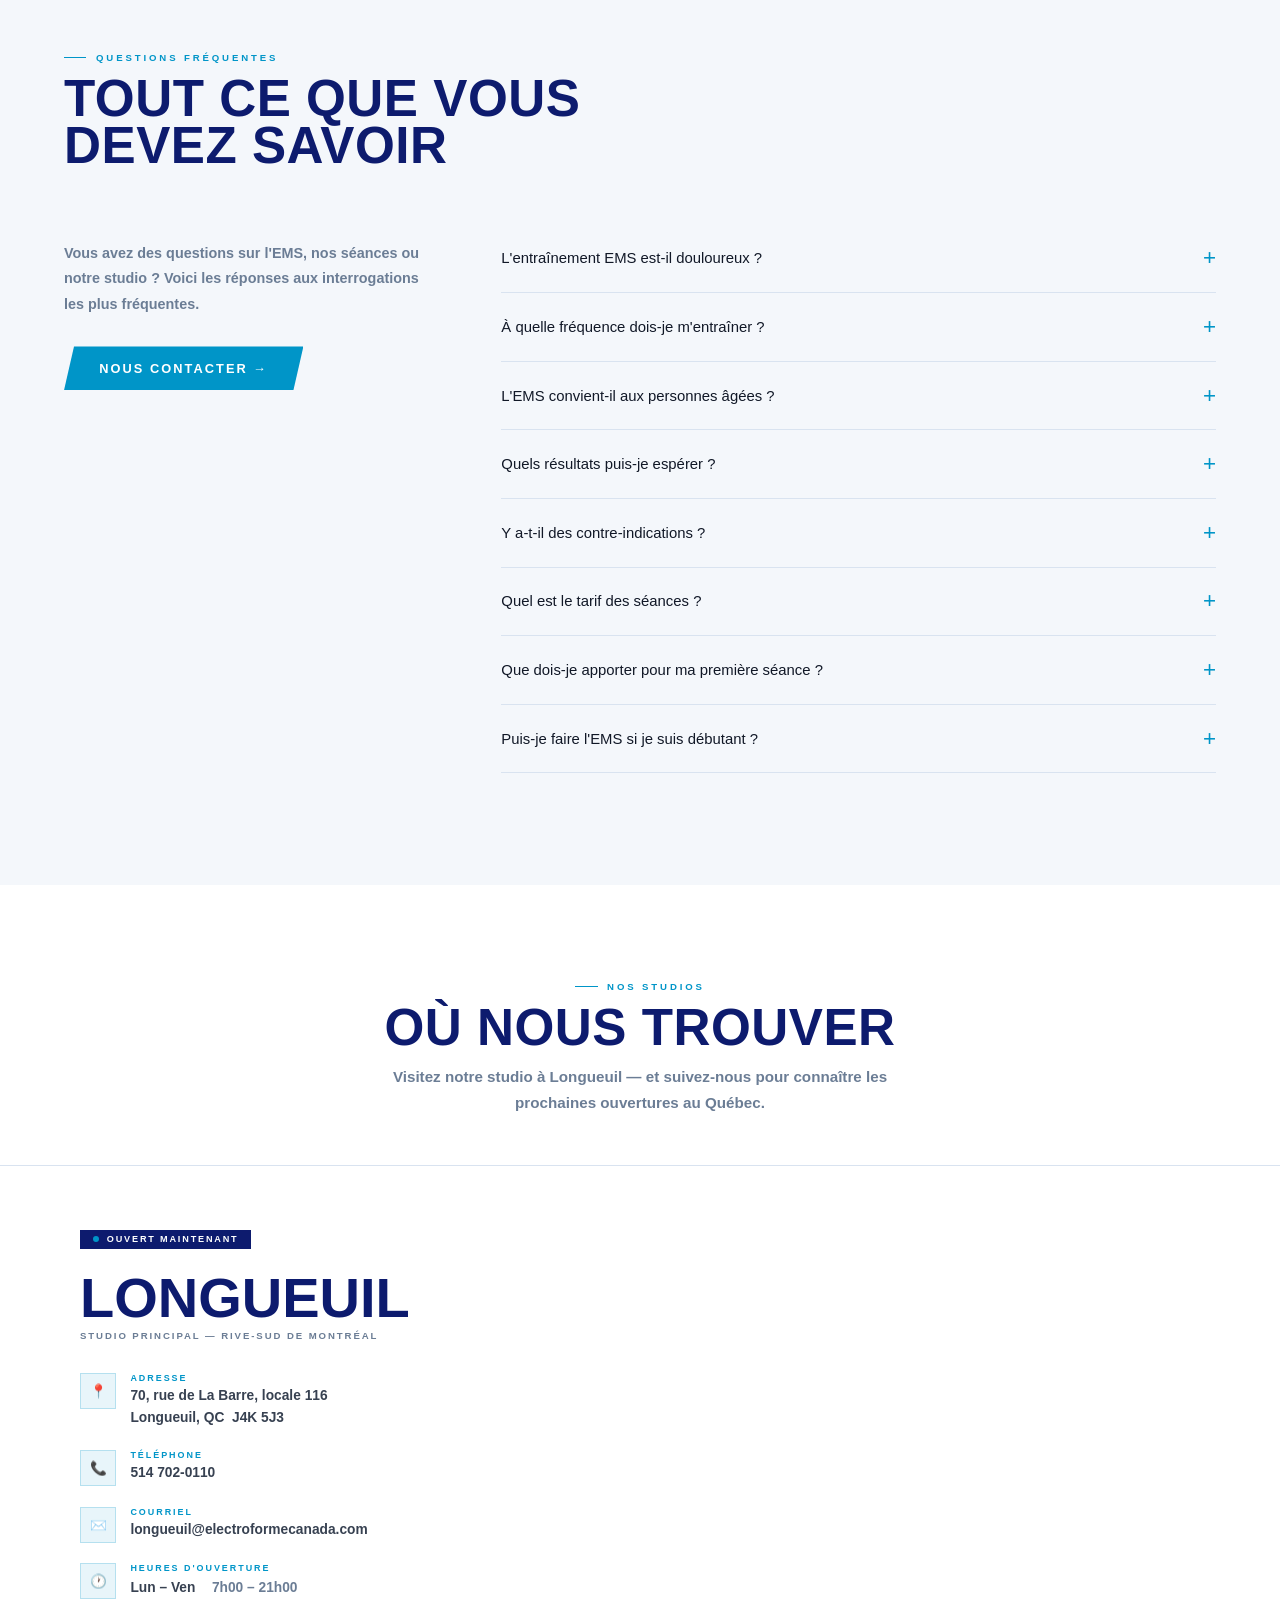
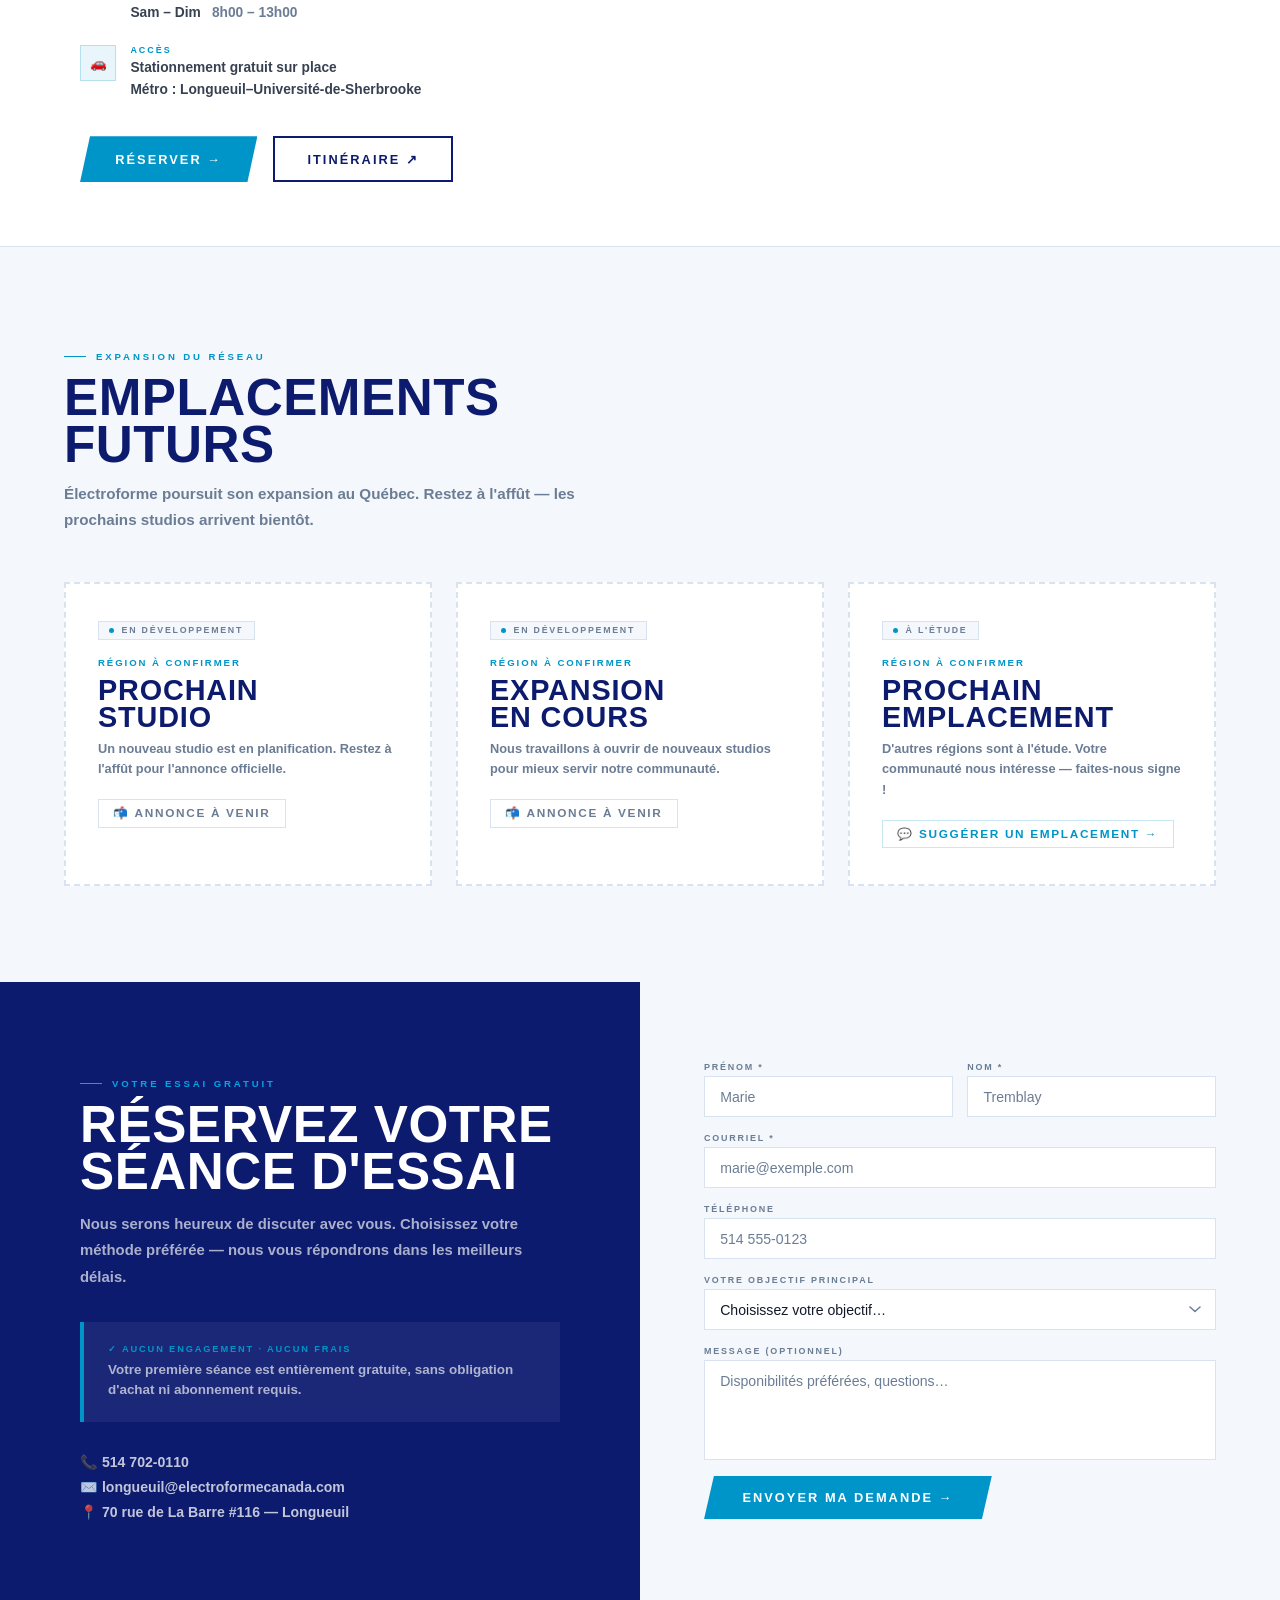
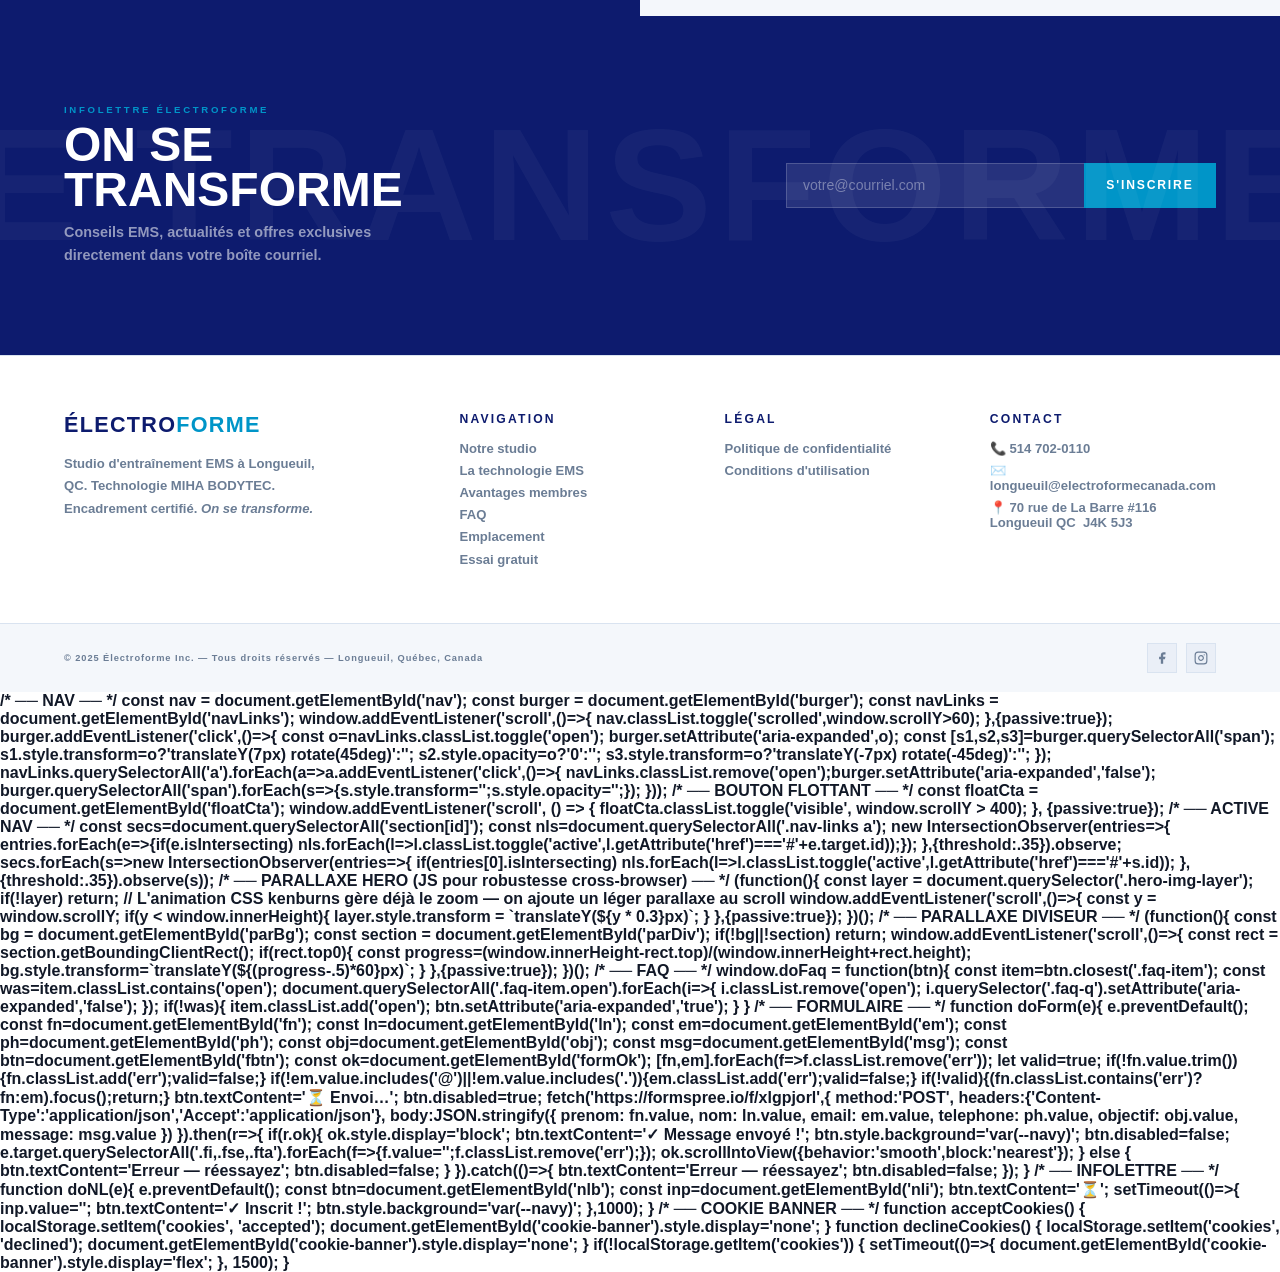
==== commit f20f6710: "Update index.html" ====
--- a/index.html
+++ b/index.html
@@ -1201,7 +1201,6 @@
 window.addEventListener('scroll', () => {
   floatCta.classList.toggle('visible', window.scrollY > 400);
 }, {passive:true});
-
 /* ── COOKIE BANNER ── */
 function acceptCookies() {
   localStorage.setItem('cookies', 'accepted');
@@ -1216,7 +1215,7 @@
 }
 </script>
 <script src="//translate.google.com/translate_a/element.js?cb=googleTranslateElementInit"></script>
-/* ── NAV ── */
+  /* ── NAV ── */
 const nav = document.getElementById('nav');
 const burger = document.getElementById('burger');
 const navLinks = document.getElementById('navLinks');
@@ -1337,3 +1336,18 @@
     btn.style.background='var(--navy)';
   },1000);
 }
+
+/* ── COOKIE BANNER ── */
+function acceptCookies() {
+  localStorage.setItem('cookies', 'accepted');
+  document.getElementById('cookie-banner').style.display='none';
+}
+function declineCookies() {
+  localStorage.setItem('cookies', 'declined');
+  document.getElementById('cookie-banner').style.display='none';
+}
+if(!localStorage.getItem('cookies')) {
+  setTimeout(()=>{ document.getElementById('cookie-banner').style.display='flex'; }, 1500);
+}
+</script>
+<script src="//translate.google.com/translate_a/element.js?cb=googleTranslateElementInit"></script>
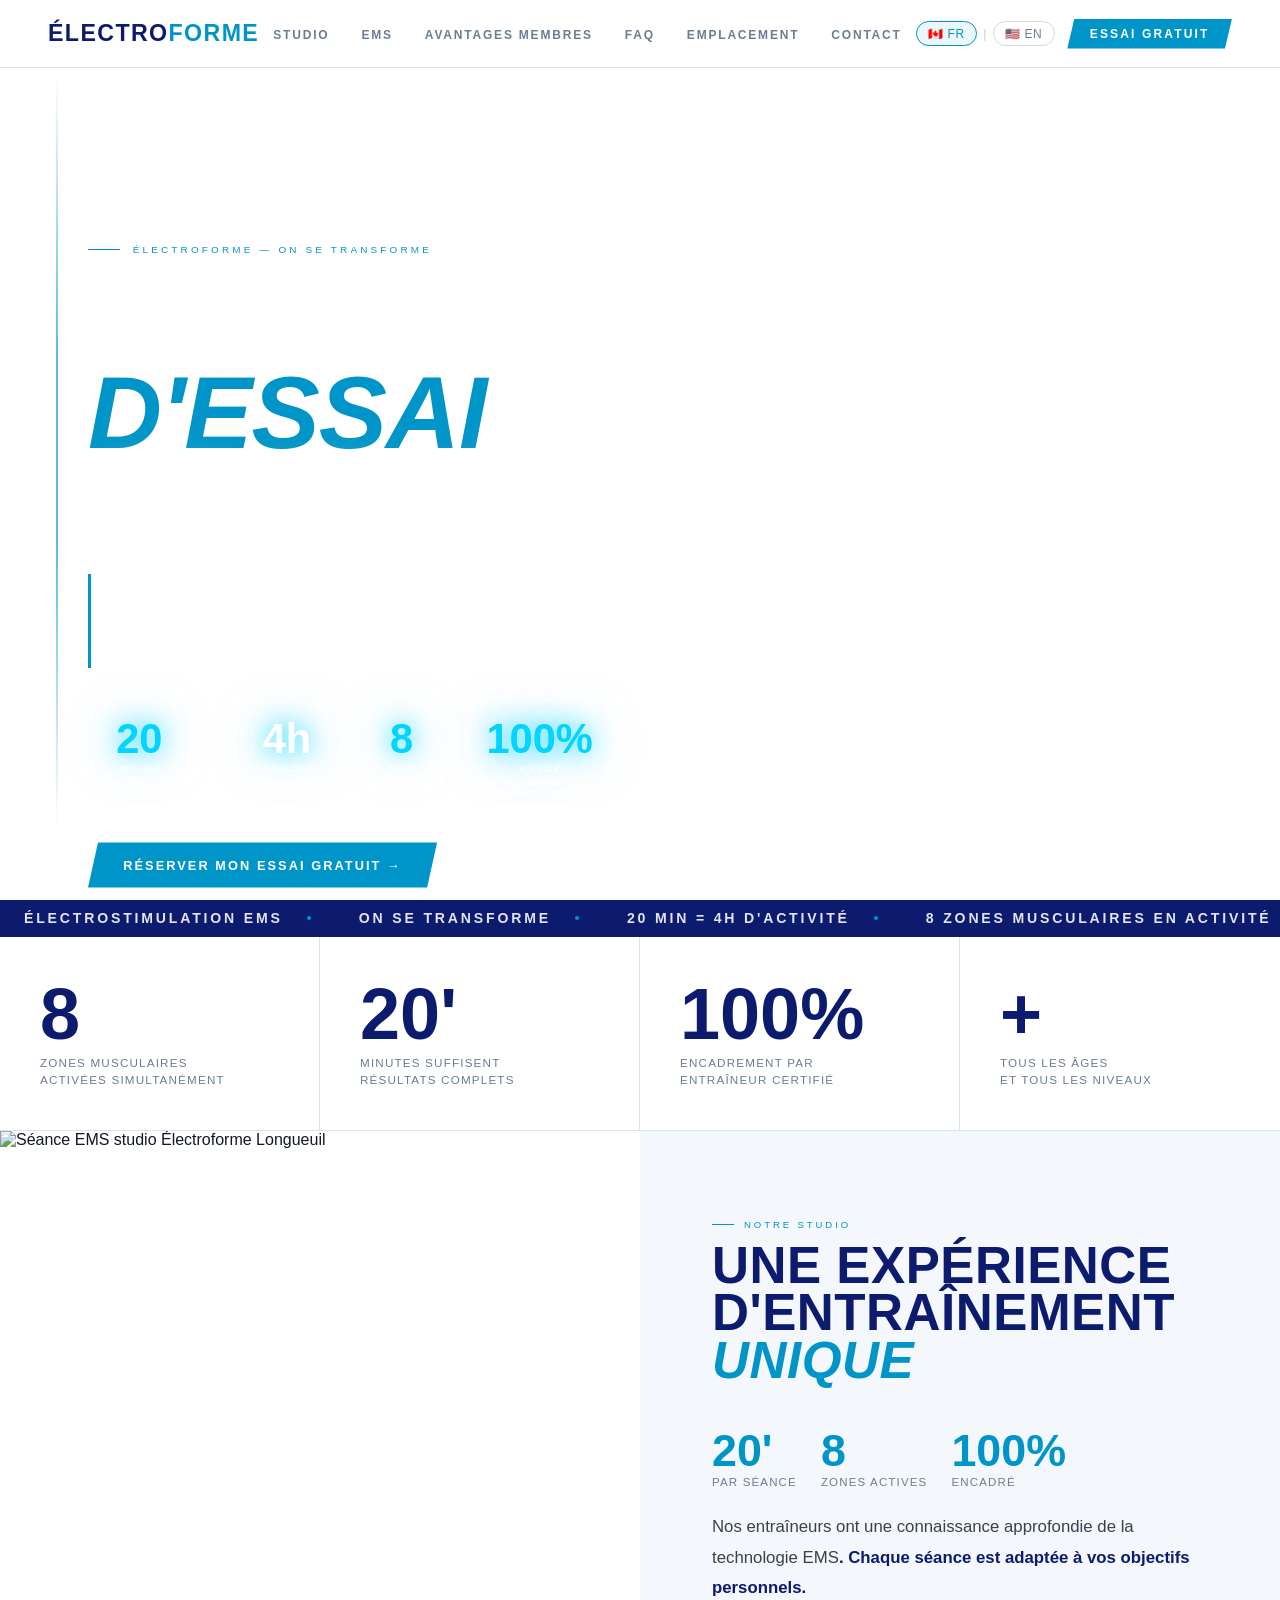
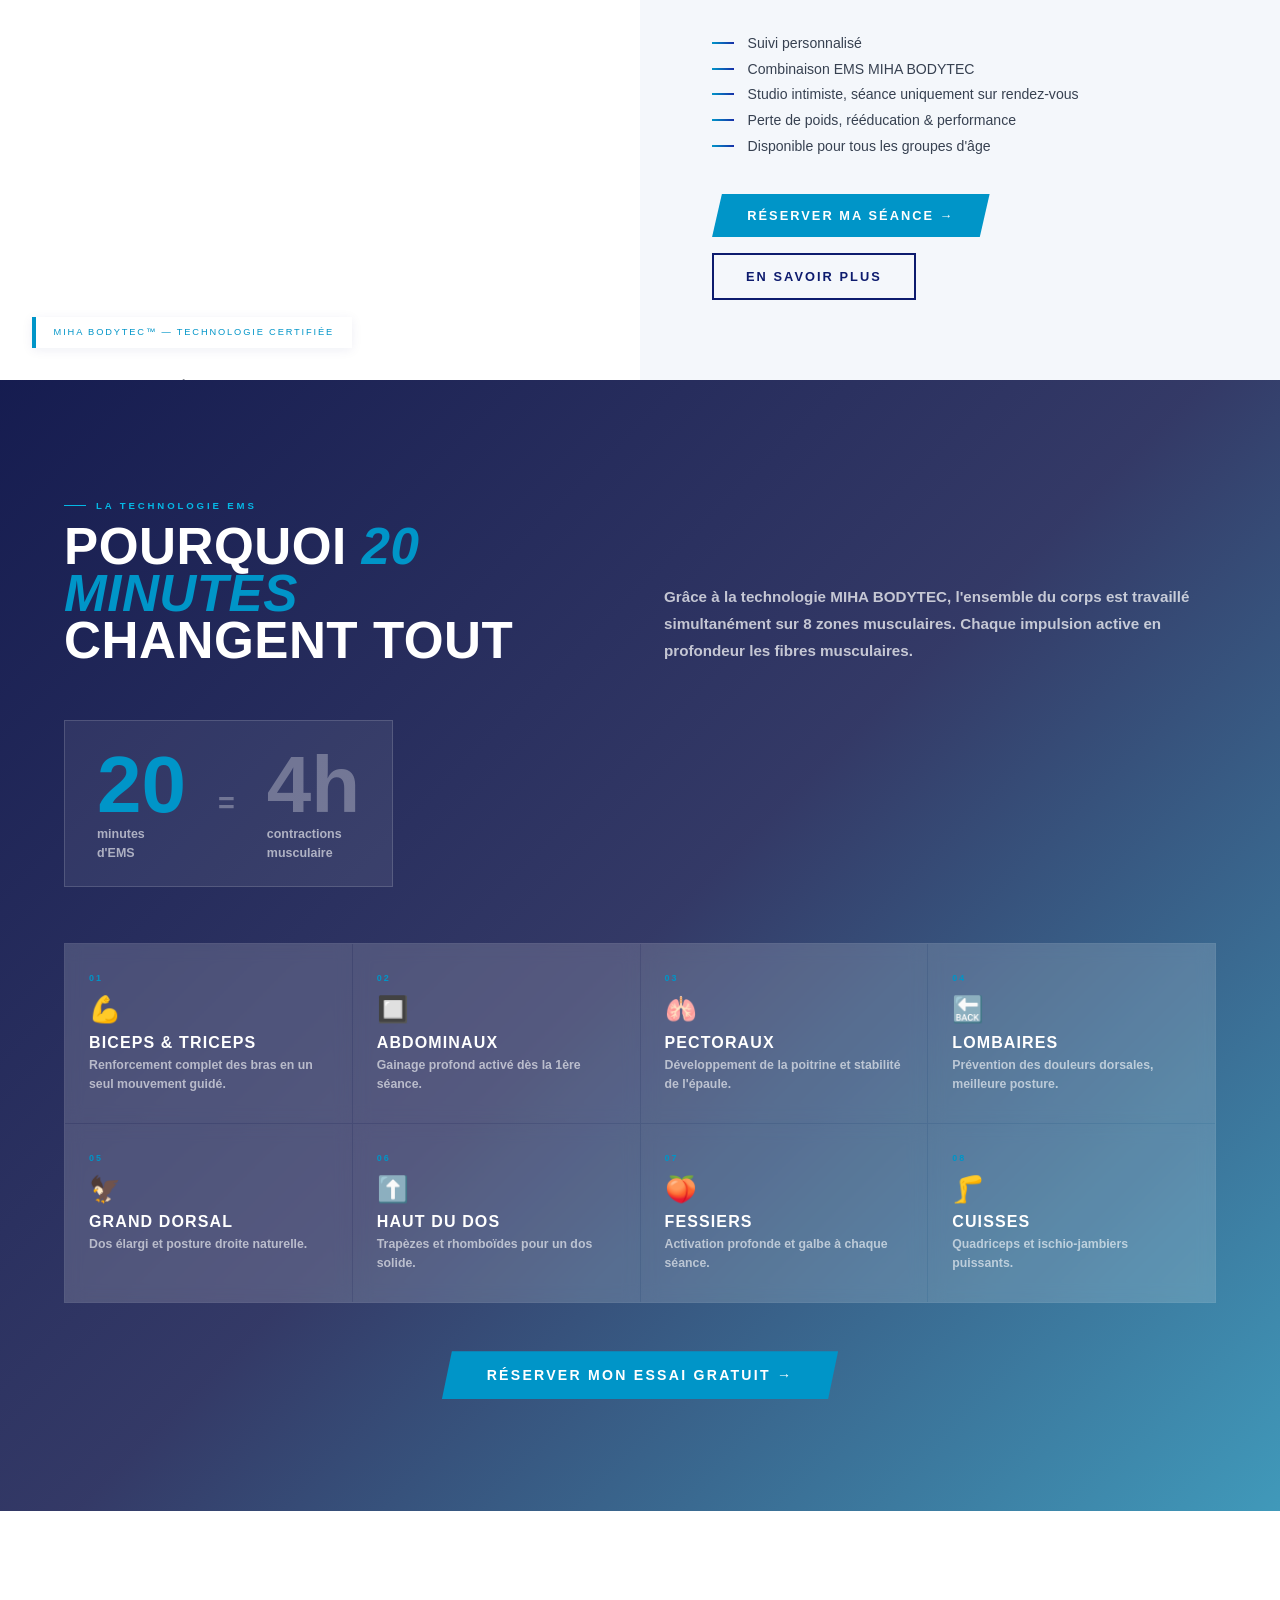
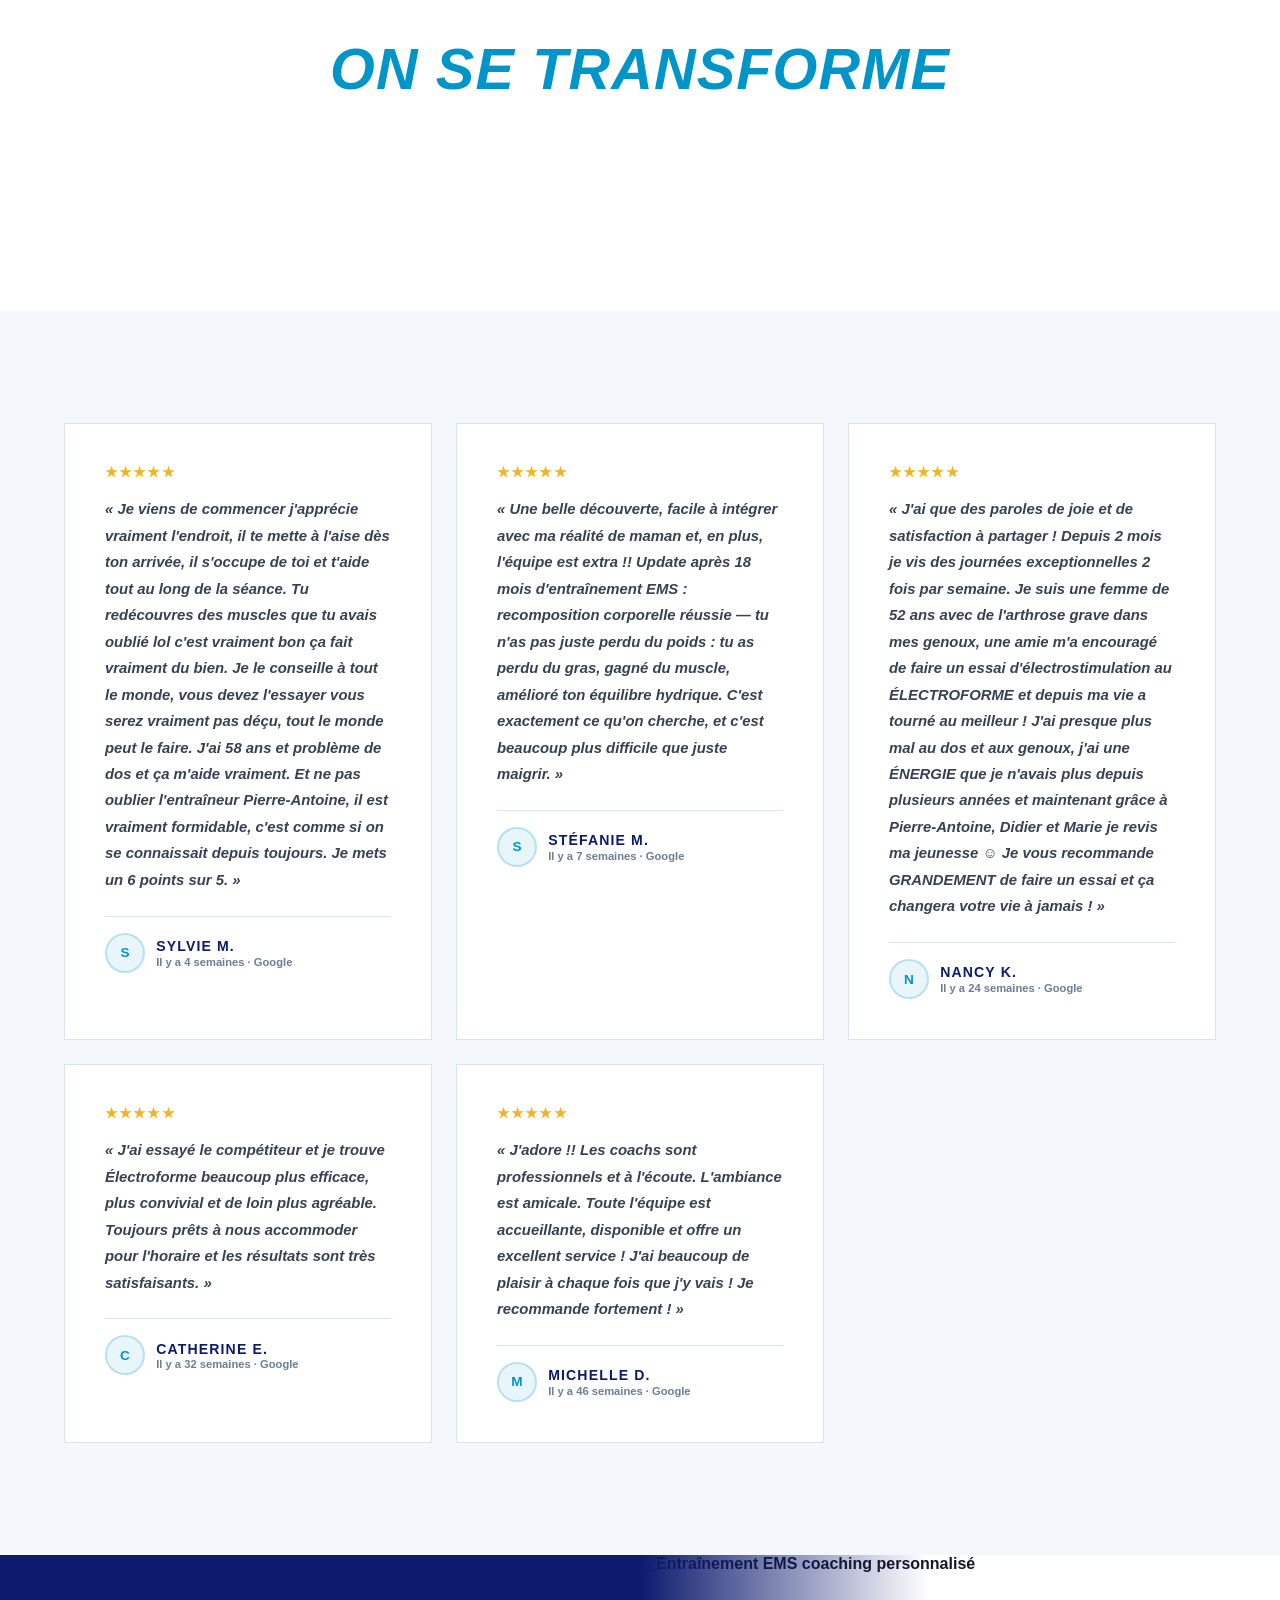
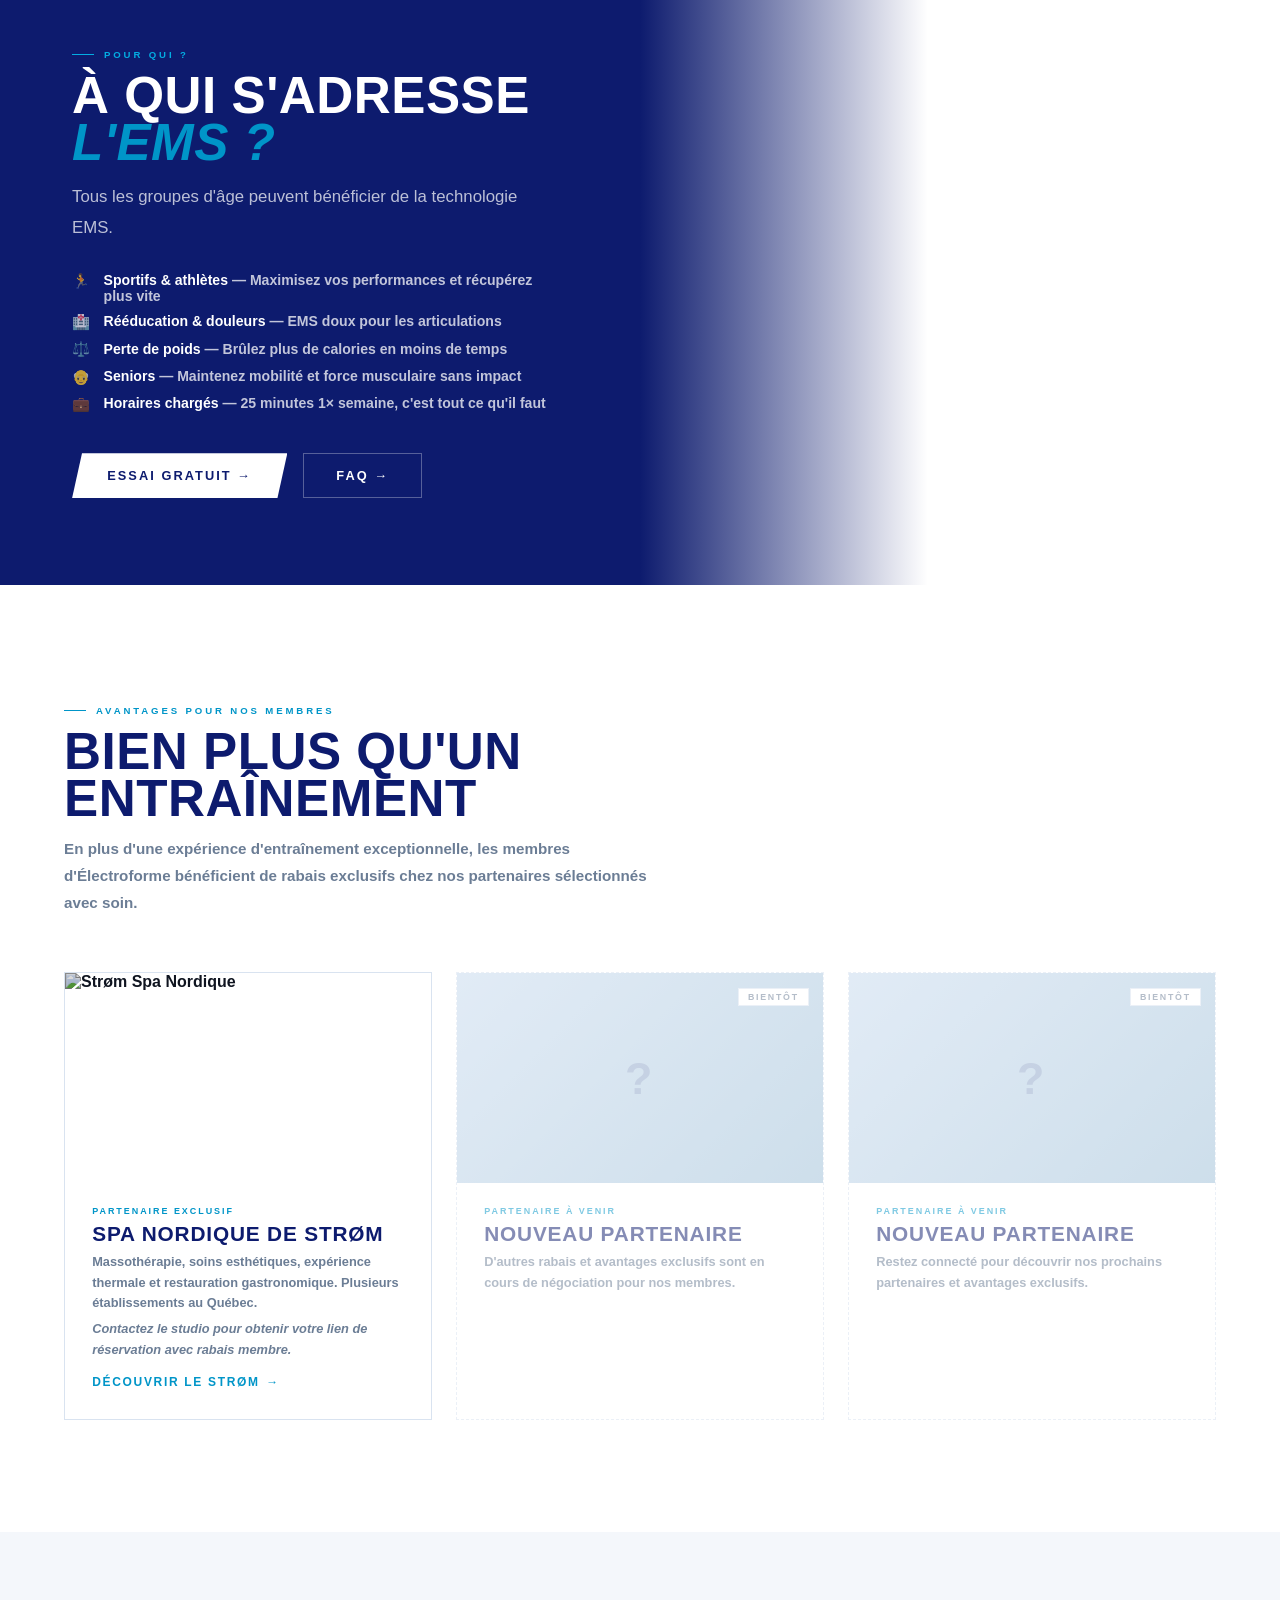
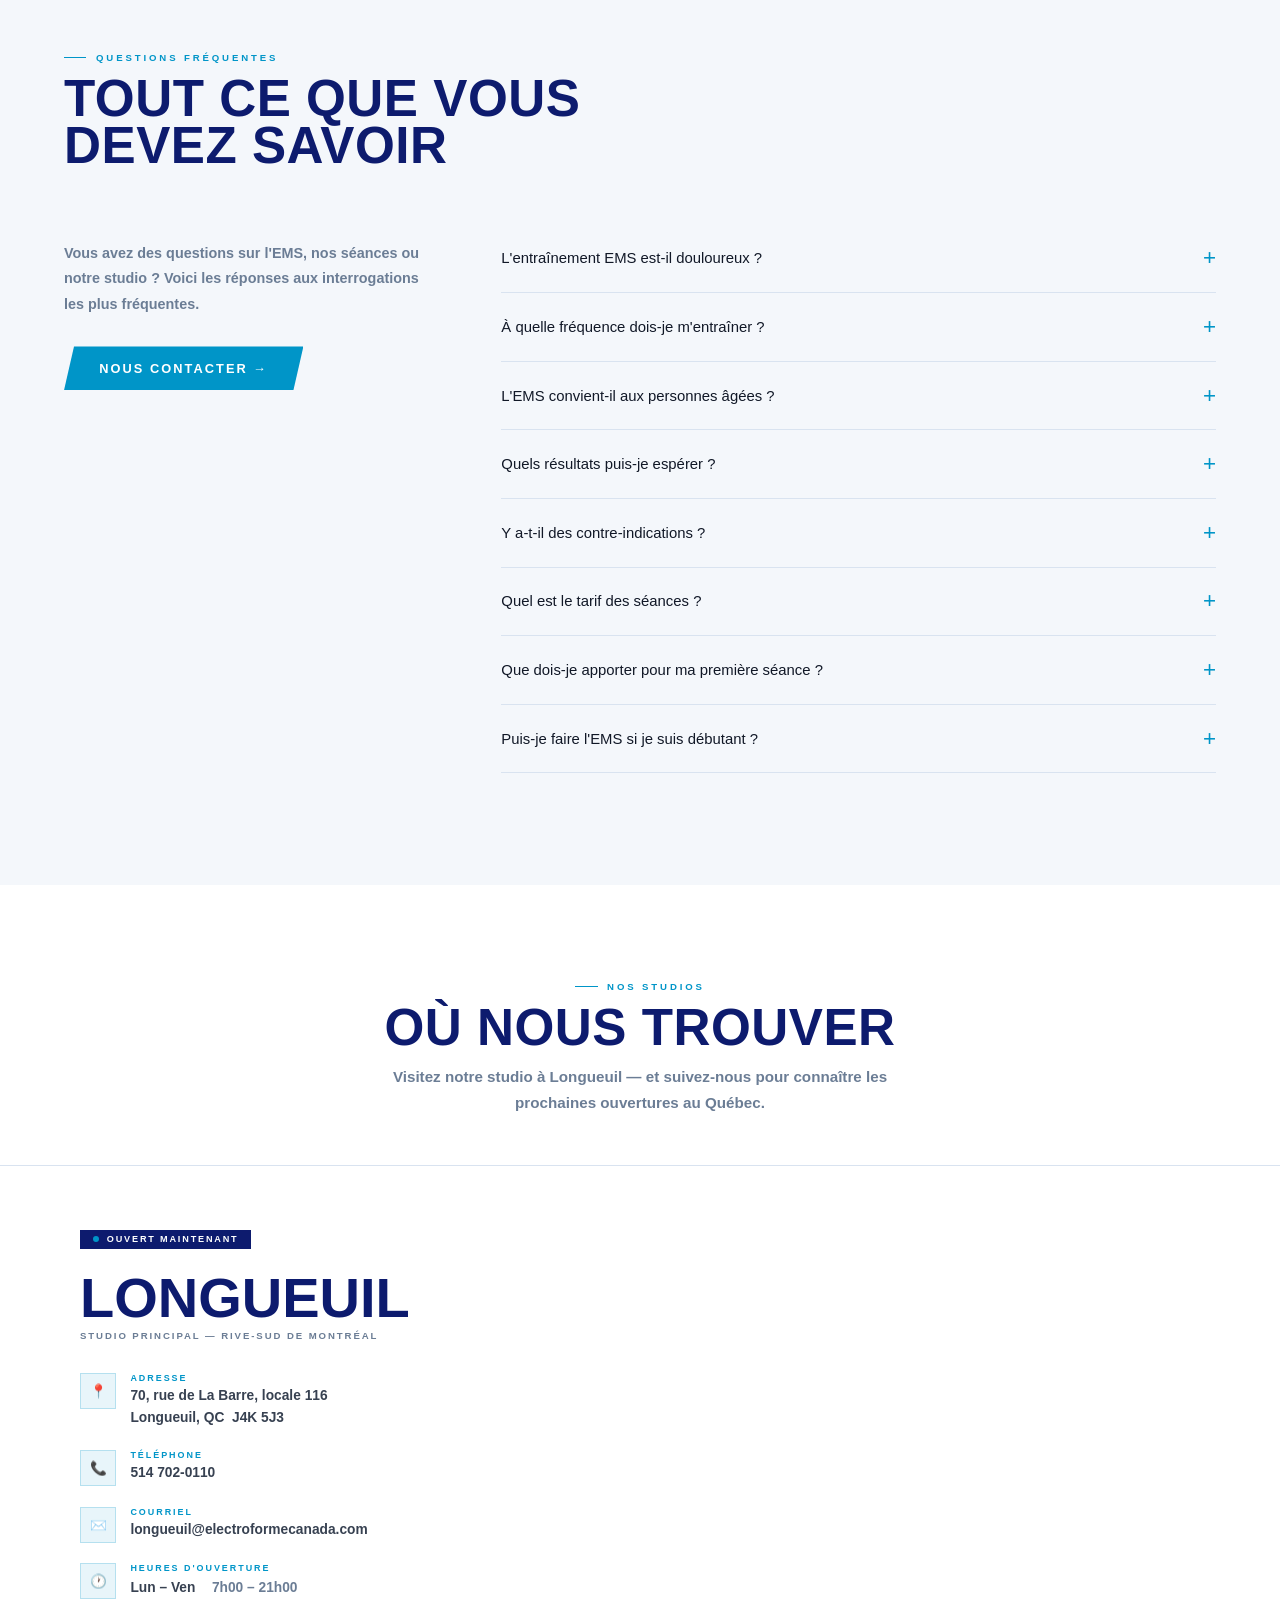
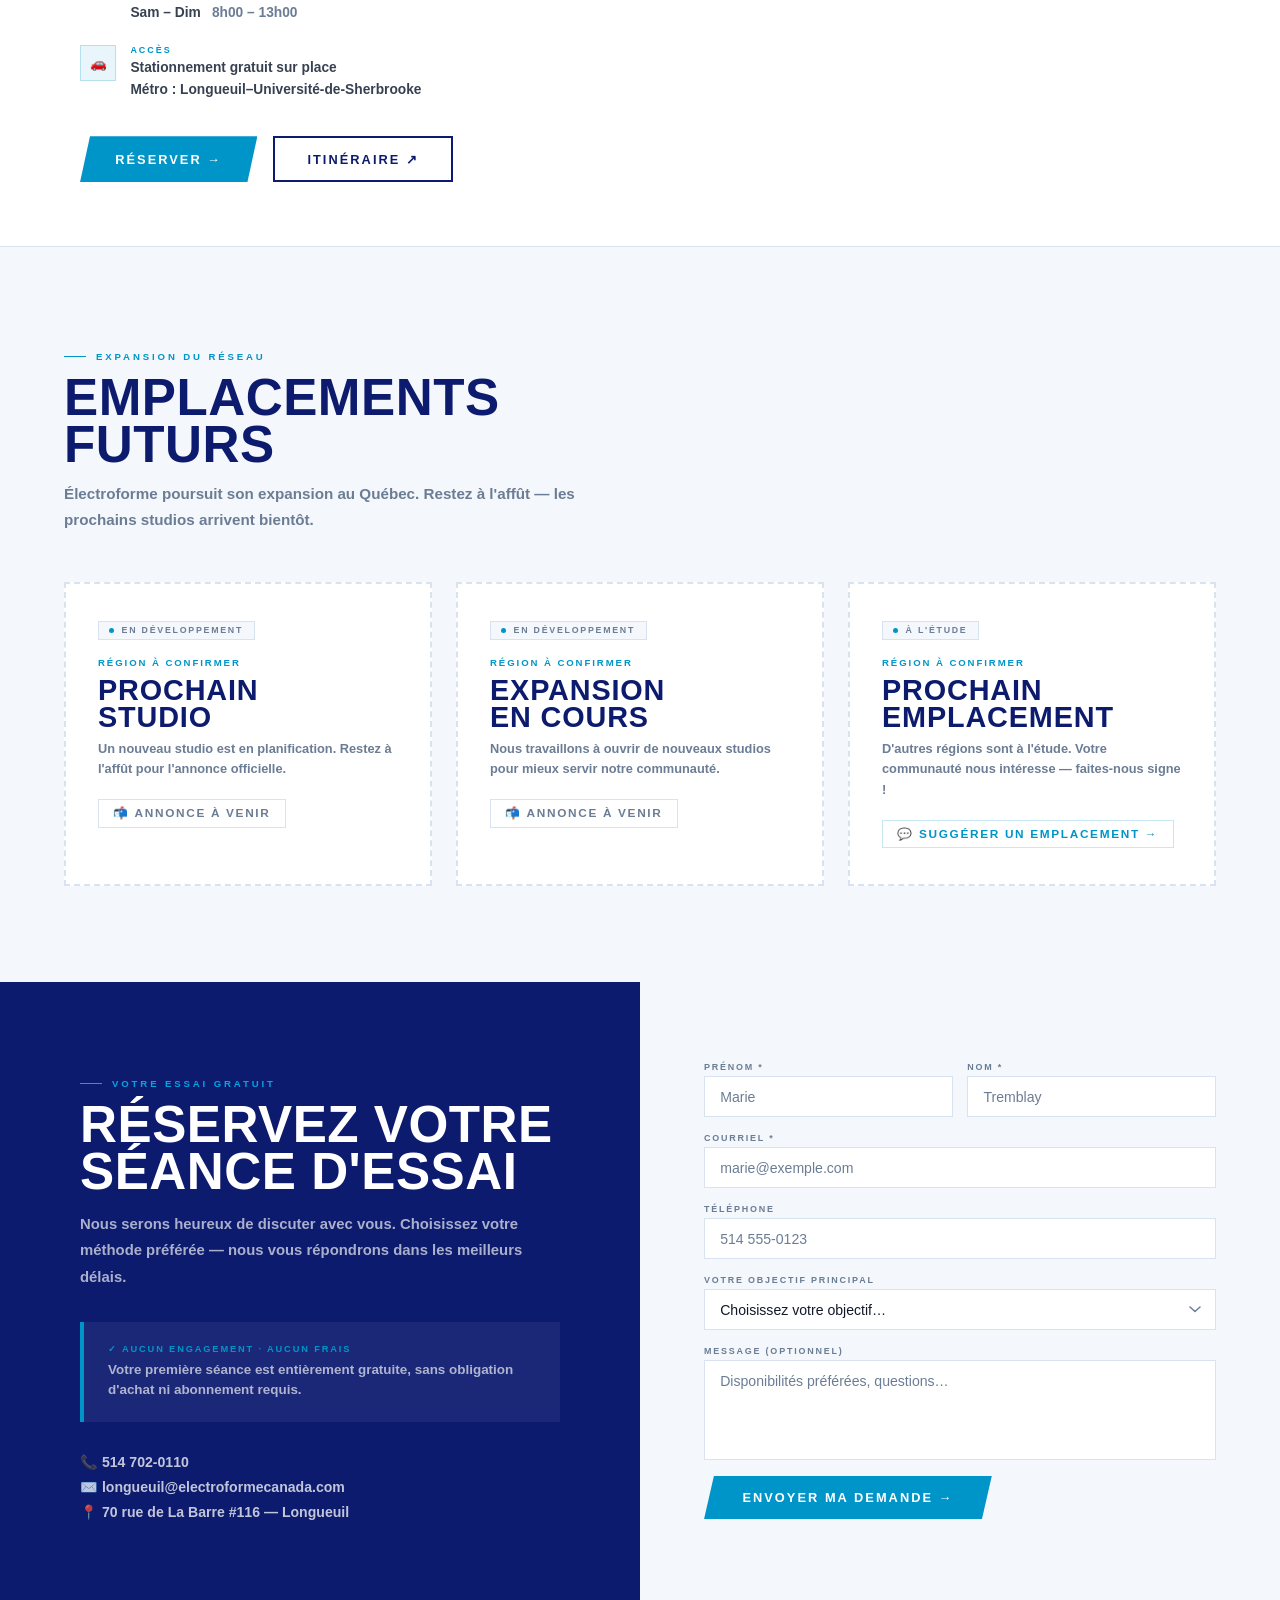
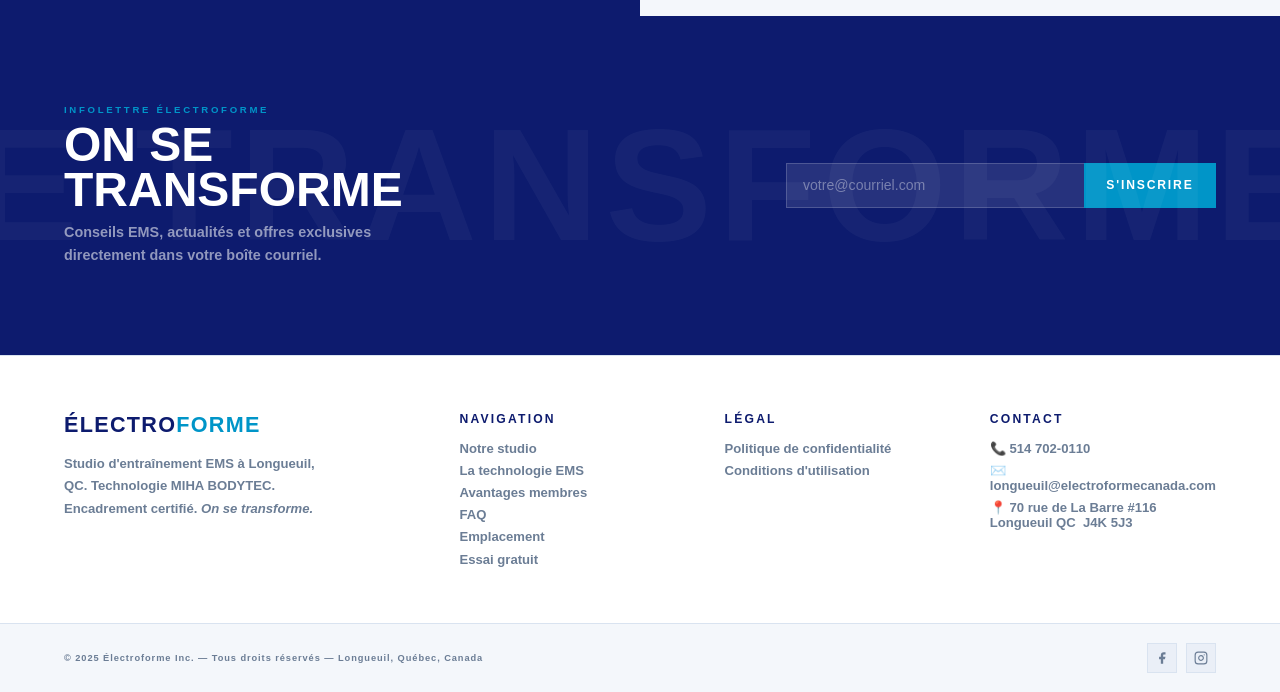
==== commit 8ed2862f: "gros changement  index.html" ====
--- a/index.html
+++ b/index.html
@@ -1215,7 +1215,8 @@
 }
 </script>
 <script src="//translate.google.com/translate_a/element.js?cb=googleTranslateElementInit"></script>
-  /* ── NAV ── */
+<script>
+/* ── NAV ── */
 const nav = document.getElementById('nav');
 const burger = document.getElementById('burger');
 const navLinks = document.getElementById('navLinks');
@@ -1238,26 +1239,21 @@
 window.addEventListener('scroll', () => {
   floatCta.classList.toggle('visible', window.scrollY > 400);
 }, {passive:true});
+
 /* ── ACTIVE NAV ── */
 const secs=document.querySelectorAll('section[id]');
 const nls=document.querySelectorAll('.nav-links a');
-new IntersectionObserver(entries=>{
-  entries.forEach(e=>{if(e.isIntersecting) nls.forEach(l=>l.classList.toggle('active',l.getAttribute('href')==='#'+e.target.id));});
-},{threshold:.35}).observe;
 secs.forEach(s=>new IntersectionObserver(entries=>{
   if(entries[0].isIntersecting) nls.forEach(l=>l.classList.toggle('active',l.getAttribute('href')==='#'+s.id));
 },{threshold:.35}).observe(s));
 
-/* ── PARALLAXE HERO (JS pour robustesse cross-browser) ── */
+/* ── PARALLAXE HERO ── */
 (function(){
   const layer = document.querySelector('.hero-img-layer');
   if(!layer) return;
-  // L'animation CSS kenburns gère déjà le zoom — on ajoute un léger parallaxe au scroll
   window.addEventListener('scroll',()=>{
     const y = window.scrollY;
-    if(y < window.innerHeight){
-      layer.style.transform = `translateY(${y * 0.3}px)`;
-    }
+    if(y < window.innerHeight){ layer.style.transform = `translateY(${y * 0.3}px)`; }
   },{passive:true});
 })();
 
@@ -1303,38 +1299,68 @@
   fetch('https://formspree.io/f/xlgpjorl',{
     method:'POST',
     headers:{'Content-Type':'application/json','Accept':'application/json'},
-    body:JSON.stringify({
-      prenom: fn.value,
-      nom: ln.value,
-      email: em.value,
-      telephone: ph.value,
-      objectif: obj.value,
-      message: msg.value
-    })
+    body:JSON.stringify({ prenom: fn.value, nom: ln.value, email: em.value, telephone: ph.value, objectif: obj.value, message: msg.value })
   }).then(r=>{
     if(r.ok){
       ok.style.display='block';
       btn.textContent='✓ Message envoyé !'; btn.style.background='var(--navy)'; btn.disabled=false;
       e.target.querySelectorAll('.fi,.fse,.fta').forEach(f=>{f.value='';f.classList.remove('err');});
       ok.scrollIntoView({behavior:'smooth',block:'nearest'});
-    } else {
-      btn.textContent='Erreur — réessayez'; btn.disabled=false;
-    }
-  }).catch(()=>{
-    btn.textContent='Erreur — réessayez'; btn.disabled=false;
-  });
-}
+    } else { btn.textContent='Erreur — réessayez'; btn.disabled=false; }
+  }).catch(()=>{ btn.textContent='Erreur — réessayez'; btn.disabled=false; });
+}
+
 /* ── INFOLETTRE ── */
 function doNL(e){
   e.preventDefault();
   const btn=document.getElementById('nlb');
   const inp=document.getElementById('nli');
   btn.textContent='⏳';
-  setTimeout(()=>{
-    inp.value='';
-    btn.textContent='✓ Inscrit !';
-    btn.style.background='var(--navy)';
-  },1000);
+  setTimeout(()=>{ inp.value=''; btn.textContent='✓ Inscrit !'; btn.style.background='var(--navy)'; },1000);
+}
+
+/* ── COMPTEUR ANIMÉ ── */
+(function(){
+  var counters = document.querySelectorAll('.stat-num');
+  var started = false;
+  function animateCounter(el) {
+    var text = el.innerText.trim();
+    var num = parseFloat(text.replace(/[^0-9.]/g,''));
+    var prefix = text.match(/^[^0-9]*/)[0];
+    var suffix = text.match(/[^0-9.]*$/)[0];
+    if(isNaN(num)) return;
+    var duration = 1800; var start = null;
+    function step(ts) {
+      if(!start) start = ts;
+      var progress = Math.min((ts - start) / duration, 1);
+      var ease = 1 - Math.pow(1 - progress, 3);
+      var current = Math.round(ease * num);
+      el.innerText = prefix + current + suffix;
+      if(progress < 1) requestAnimationFrame(step);
+      else el.innerText = prefix + num + suffix;
+    }
+    requestAnimationFrame(step);
+  }
+  var observer = new IntersectionObserver(function(entries){
+    entries.forEach(function(entry){
+      if(entry.isIntersecting && !started){ started = true; counters.forEach(function(c){ animateCounter(c); }); }
+    });
+  }, { threshold: 0.3 });
+  var bar = document.querySelector('.stats-bar');
+  if(bar) observer.observe(bar);
+})();
+
+/* ── GOOGLE TRANSLATE ── */
+function googleTranslateElementInit() {
+  new google.translate.TranslateElement({ pageLanguage: 'fr', includedLanguages: 'en,fr', autoDisplay: false }, 'google_translate_element');
+}
+function doGoogleTranslate(lang, btn) {
+  document.querySelectorAll('.lang-btn').forEach(b => b.classList.remove('active'));
+  btn.classList.add('active');
+  var tryTranslate = setInterval(function() {
+    var select = document.querySelector('.goog-te-combo');
+    if (select) { clearInterval(tryTranslate); select.value = lang; select.dispatchEvent(new Event('change')); }
+  }, 200);
 }
 
 /* ── COOKIE BANNER ── */
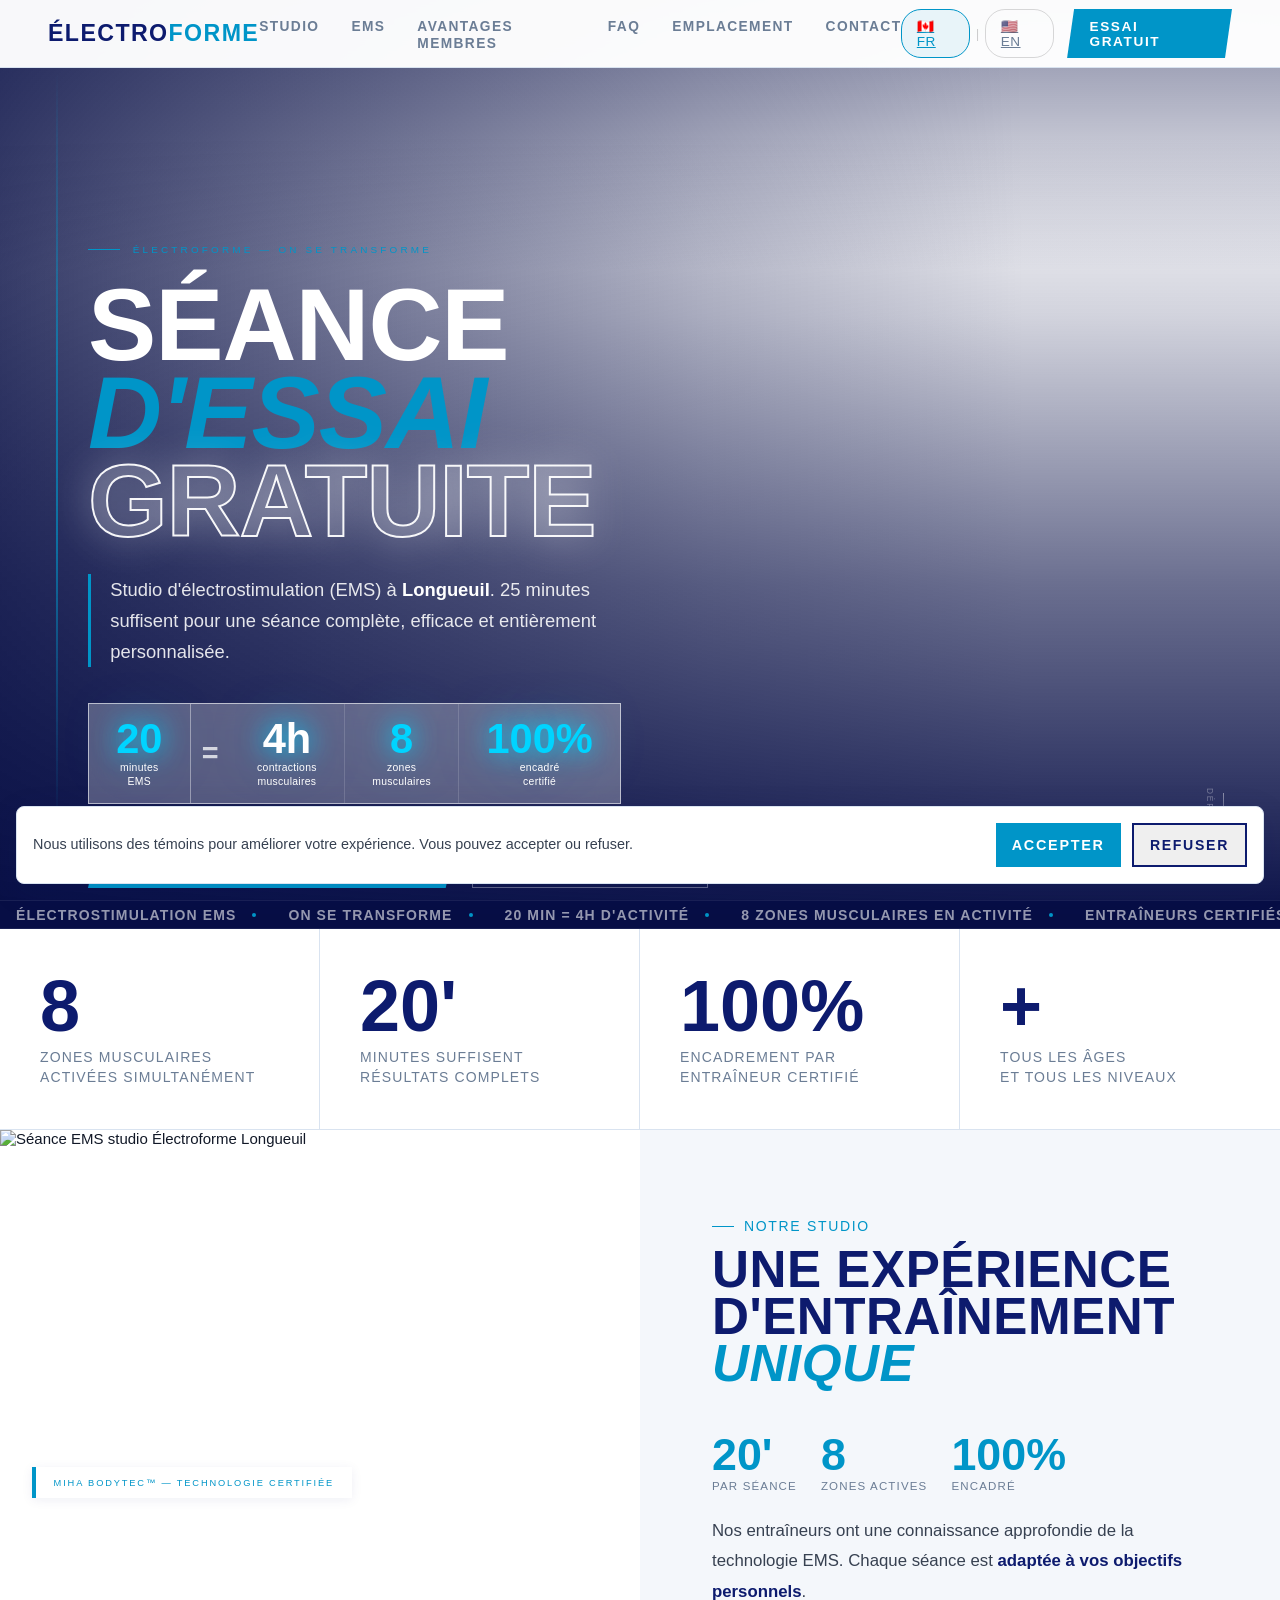
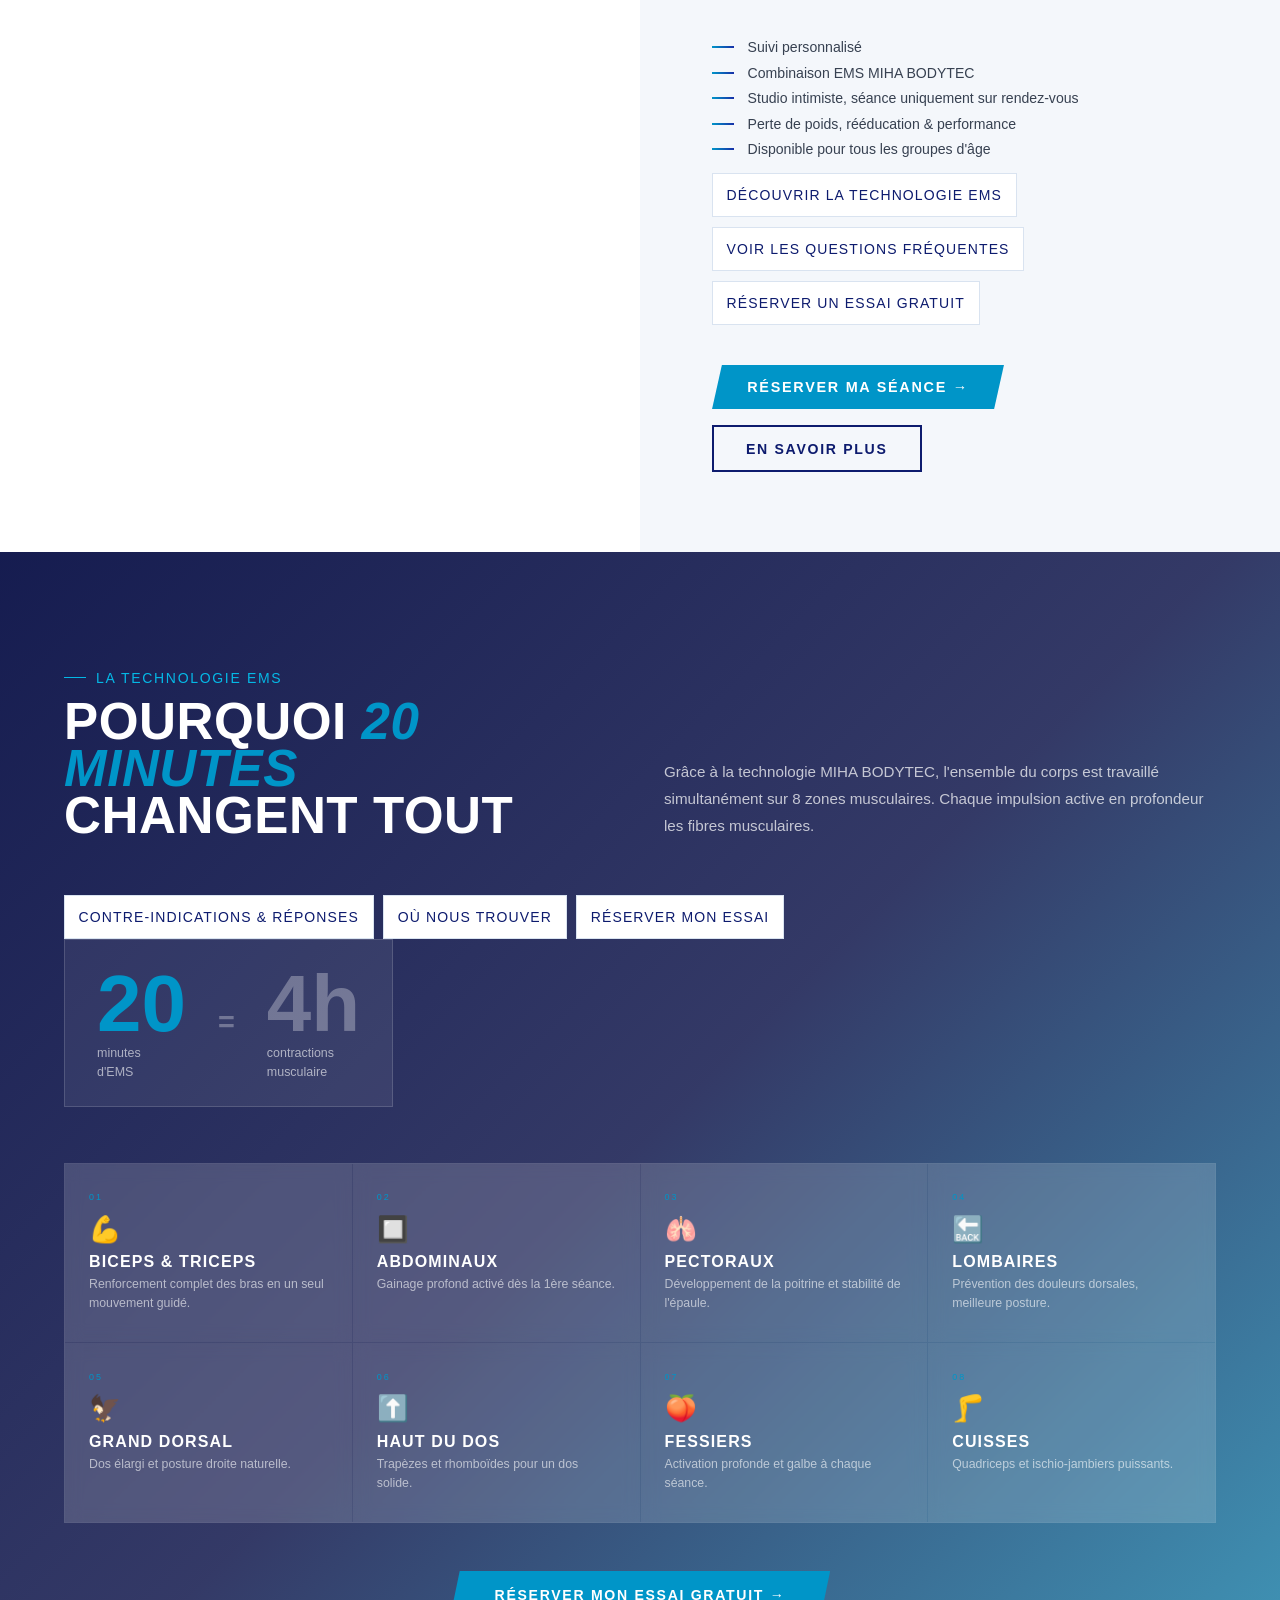
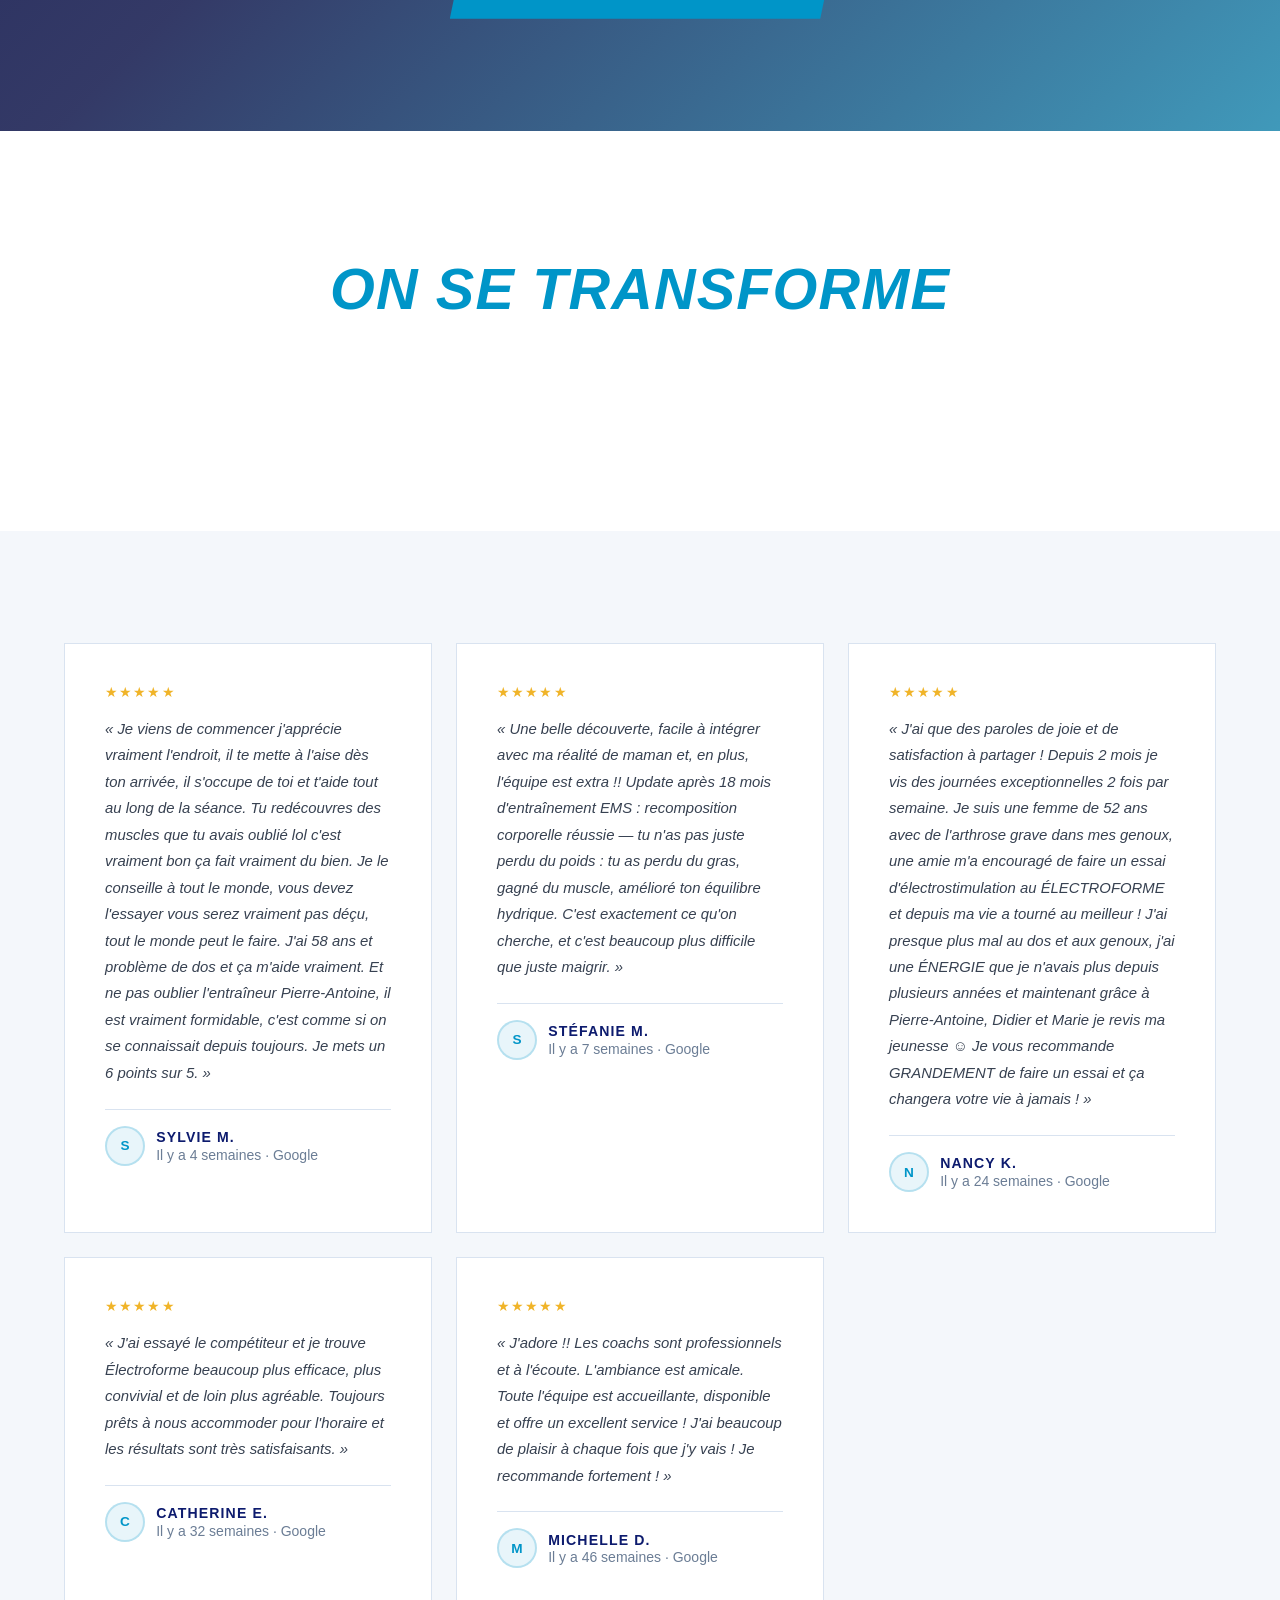
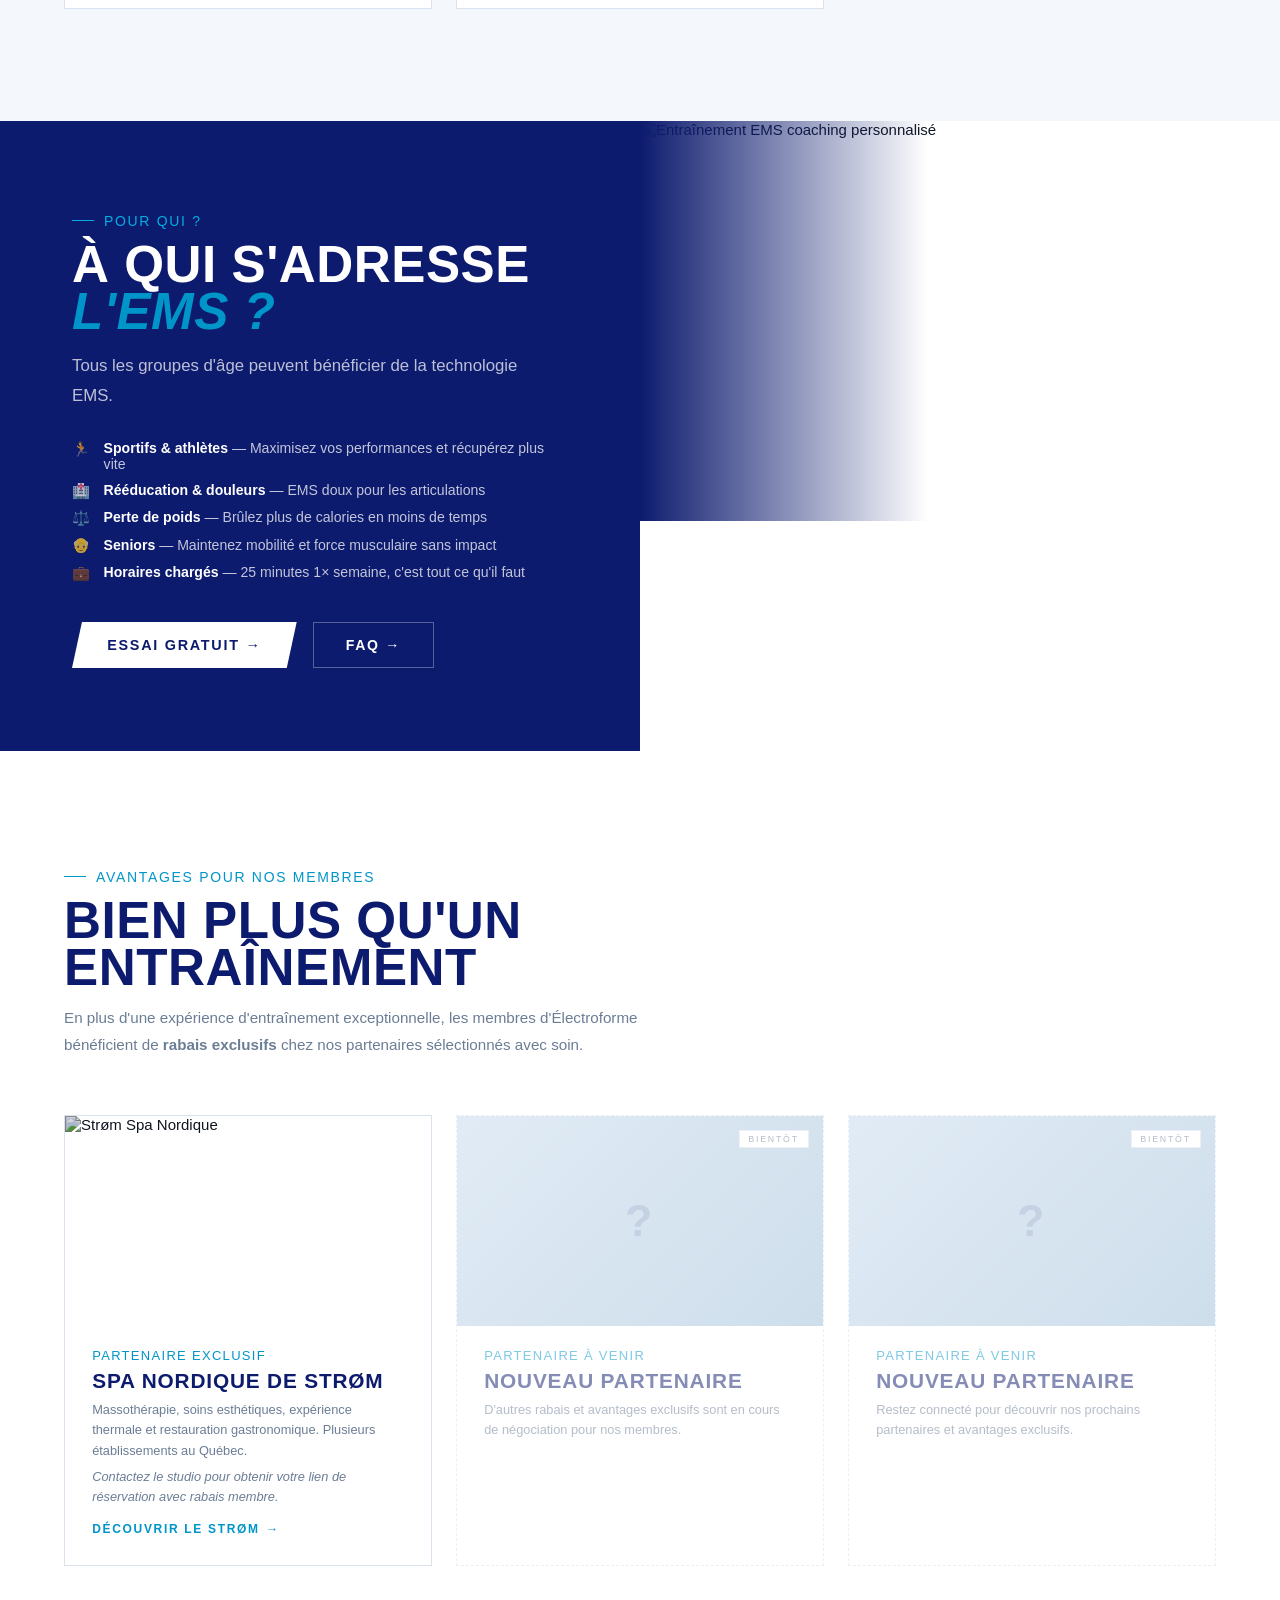
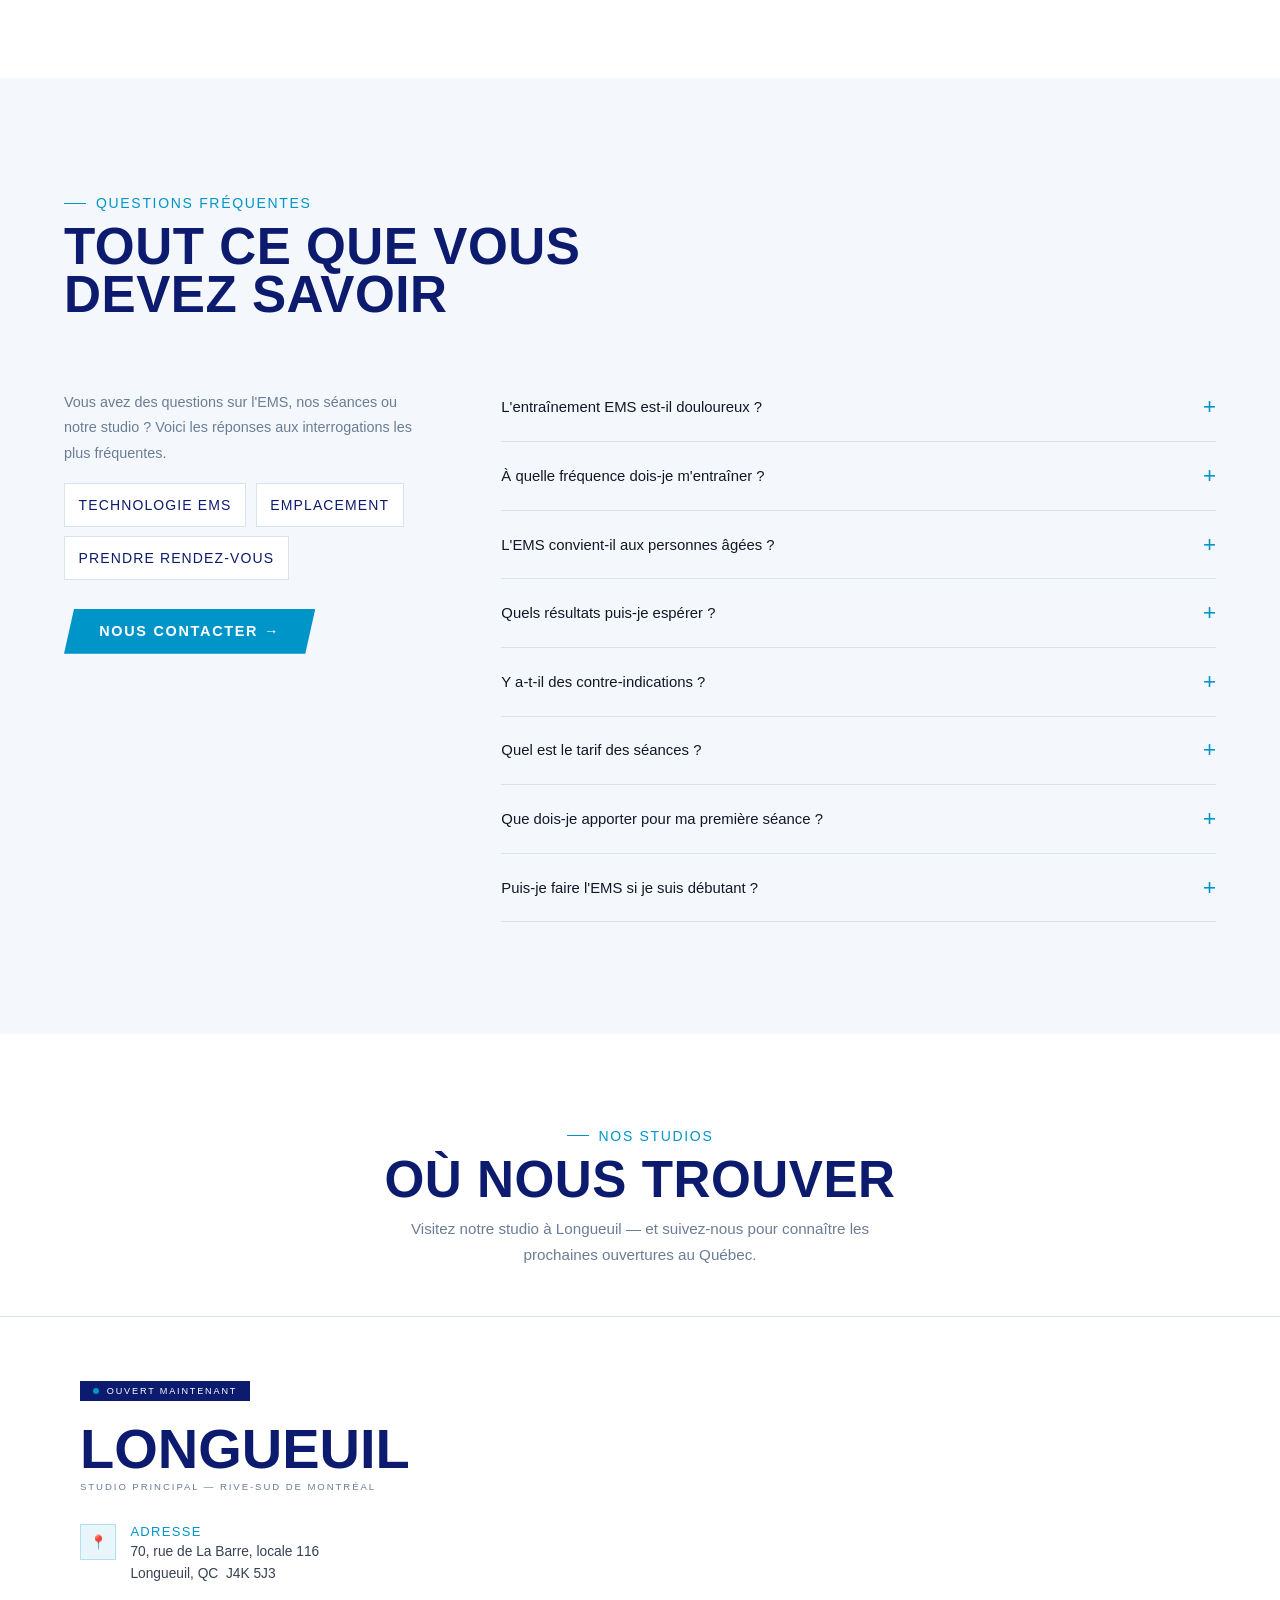
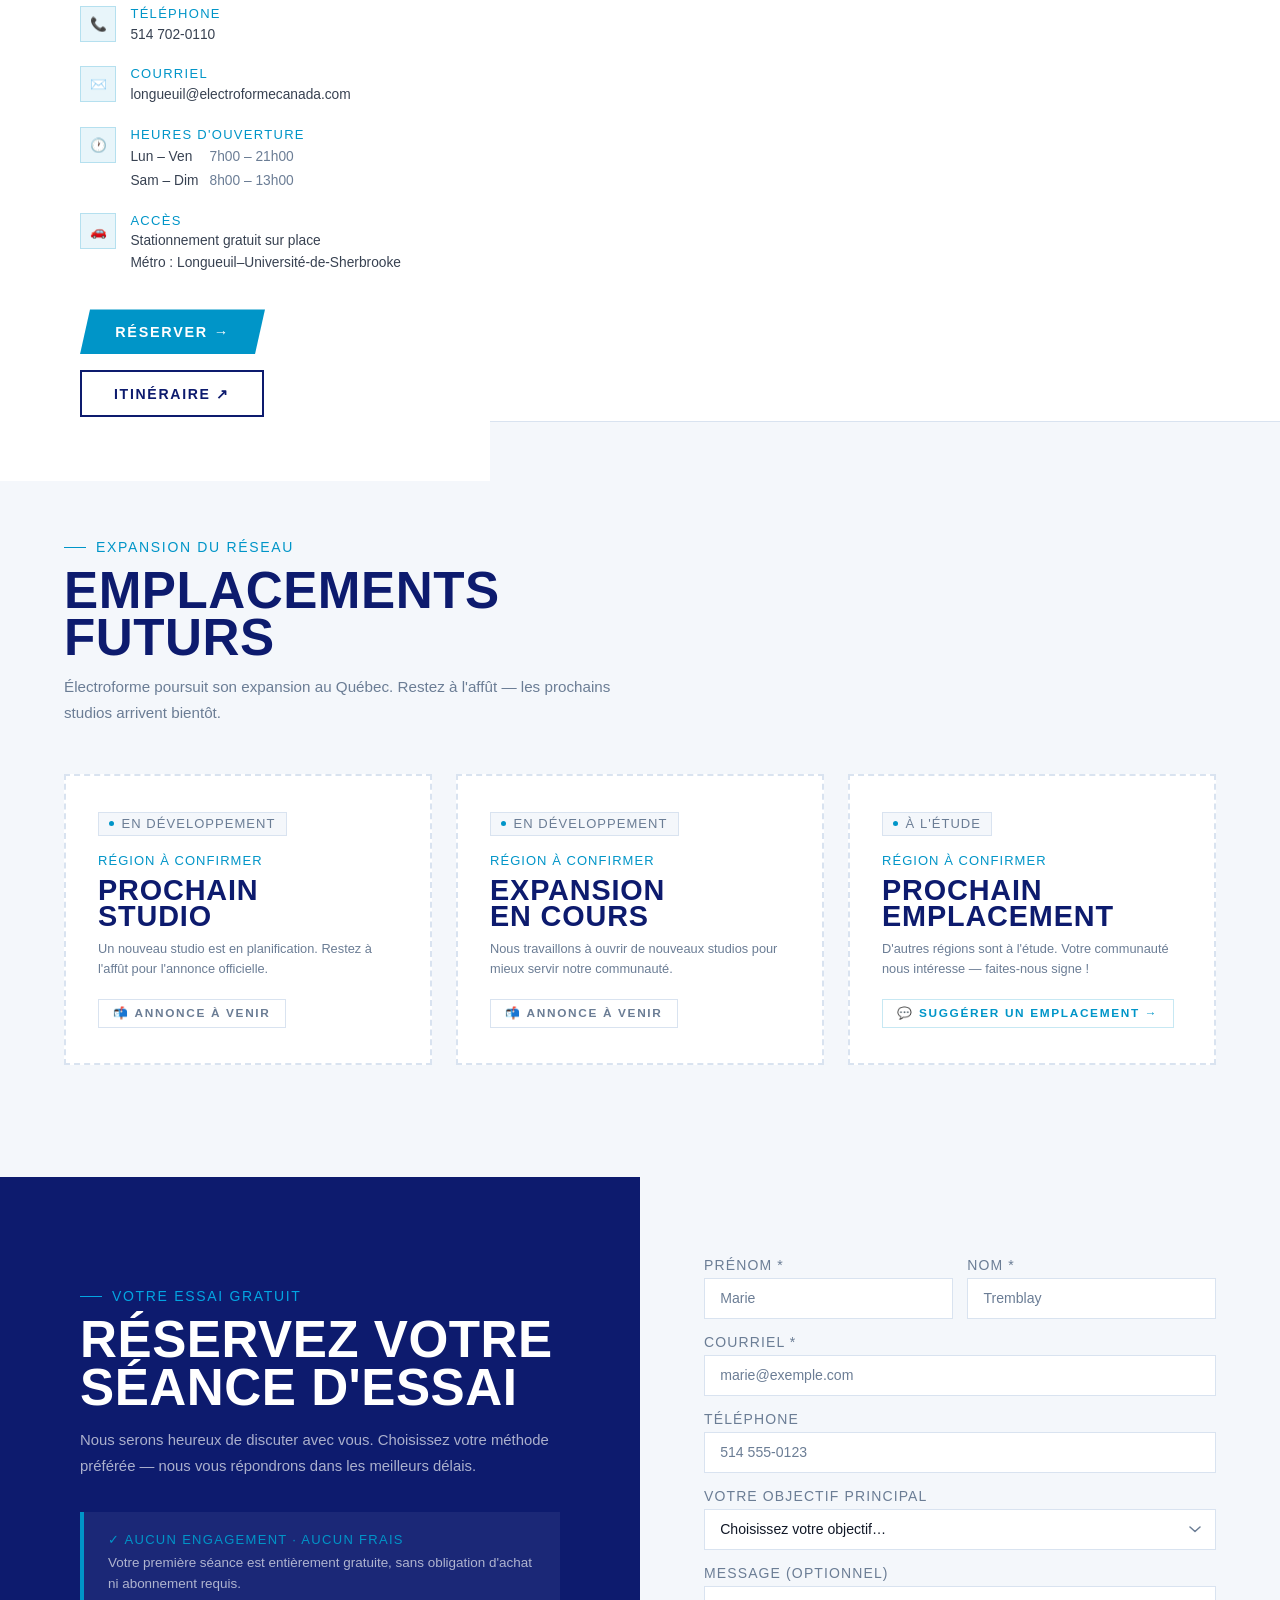
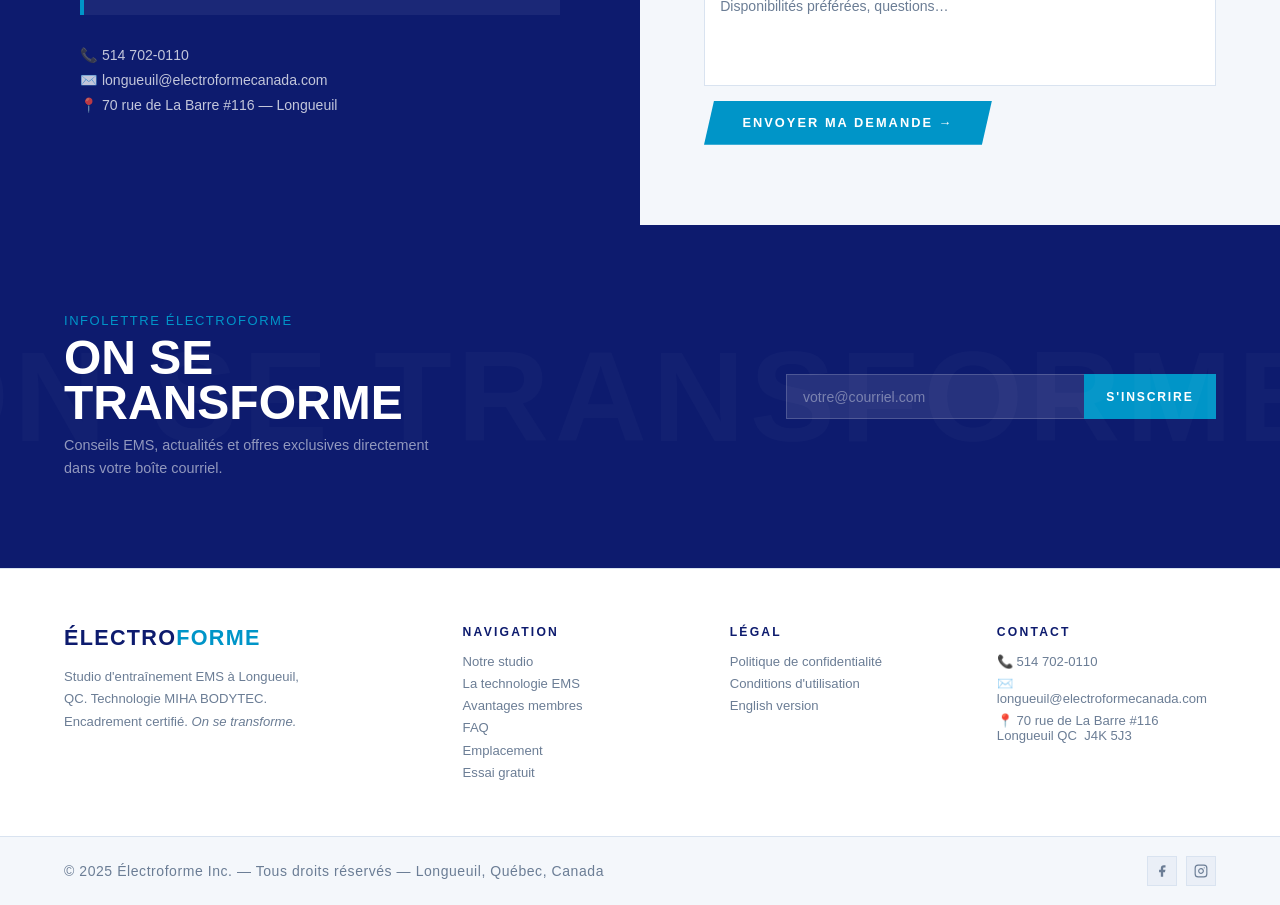
==== commit 61401a09: "- Mise en place d'une structure bilingue dans deux pages différentes - Création de pages séparées po" ====
--- a/index.html
+++ b/index.html
@@ -9,6 +9,9 @@
 <meta name="robots" content="index, follow">
 <meta name="author" content="Électroforme Canada">
 <link rel="canonical" href="https://www.electroformecanada.com/">
+<link rel="alternate" hreflang="fr-CA" href="https://www.electroformecanada.com/">
+<link rel="alternate" hreflang="en-CA" href="https://www.electroformecanada.com/en/">
+<link rel="alternate" hreflang="x-default" href="https://www.electroformecanada.com/">
 <!-- Open Graph Facebook/Instagram -->
 <meta property="og:type" content="website">
 <meta property="og:url" content="https://www.electroformecanada.com/">
@@ -66,544 +69,20 @@
 }
 </script>
 <link rel="preconnect" href="https://fonts.googleapis.com"/>
-  <style>
-:root {
-  --white:   #ffffff;
-  --bg:      #f4f7fb;
-  --bg2:     #eaeff7;
-  --navy:    #0d1b6e;
-  --navy-dk: #070e45;
-  --navy-lt: #1730a8;
-  --cyan:    #0095c8;
-  --cyan-dk: #0077a3;
-  --cyan-lo: rgba(0,149,200,.09);
-  --cyan-md: rgba(0,149,200,.22);
-  --text:    #111827;
-  --text-md: #374151;
-  --muted:   #6b7d95;
-  --border:  #d9e3f0;
-  --gold:    #f0b429;
-  --sh-sm:   0 2px 12px rgba(13,27,110,.07);
-  --sh-md:   0 8px 32px rgba(13,27,110,.11);
-  --sh-lg:   0 20px 60px rgba(13,27,110,.16);
-}
-*, *::before, *::after { box-sizing:border-box; margin:0; padding:0; }
-html { scroll-behavior:smooth; }
-body { background:var(--white); color:var(--text); font-family:'Barlow',sans-serif; font-weight:300; overflow-x:hidden; -webkit-font-smoothing:antialiased; }
-
-/* ─── UTILITAIRES ─── */
-.sec-tag {
-  display:inline-flex; align-items:center; gap:.6rem;
-  font-family:'DM Mono',monospace; font-size:.6rem; letter-spacing:.3em; text-transform:uppercase; color:var(--cyan); margin-bottom:.75rem;
-}
-.sec-tag::before { content:''; width:1.4rem; height:1px; background:var(--cyan); flex-shrink:0; }
-.sec-title { font-family:'Barlow Condensed',sans-serif; font-size:clamp(2.6rem,4vw,4.4rem); font-weight:900; text-transform:uppercase; line-height:.92; letter-spacing:.01em; color:var(--navy); }
-/* Mise en valeur des chiffres/stats clés */
-.highlight-num { color:var(--cyan); font-weight:900; }
-.highlight-word { position:relative; display:inline-block; }
-.highlight-word::after { content:''; position:absolute; bottom:2px; left:0; right:0; height:3px; background:var(--cyan); }
-
-.btn { display:inline-flex; align-items:center; gap:.5rem; font-family:'Barlow Condensed',sans-serif; font-size:.8rem; font-weight:700; letter-spacing:.16em; text-transform:uppercase; text-decoration:none; border:none; cursor:pointer; padding:.9rem 2.2rem; clip-path:polygon(10px 0%,100% 0%,calc(100% - 10px) 100%,0% 100%); transition:background .22s,transform .22s,box-shadow .22s; white-space:nowrap; }
-.btn-cyan { background:var(--cyan); color:#fff; }
-.btn-cyan:hover { background:var(--navy); transform:translateY(-2px); box-shadow:0 8px 24px rgba(0,149,200,.3); }
-.btn-navy { background:var(--navy); color:#fff; }
-.btn-navy:hover { background:var(--navy-lt); transform:translateY(-2px); }
-.btn-outline { display:inline-flex; align-items:center; gap:.5rem; border:2px solid var(--navy); color:var(--navy); font-family:'Barlow Condensed',sans-serif; font-size:.8rem; font-weight:700; letter-spacing:.16em; text-transform:uppercase; text-decoration:none; padding:.85rem 2rem; transition:all .22s; }
-.btn-outline:hover { background:var(--navy); color:#fff; }
-.btn-white { background:#fff; color:var(--navy); }
-.btn-white:hover { background:var(--cyan); color:#fff; }
-
-/* reveal */
-.rv { opacity:0; transform:translateY(34px); transition:opacity .75s ease,transform .75s ease; }
-.rv.in { opacity:1; transform:translateY(0); }
-/* Fallback si IntersectionObserver ne déclenche pas */
-@media (prefers-reduced-motion: no-preference) {}
-.no-js .rv, .rv { opacity:1 !important; transform:none !important; }
-.rv.d1{transition-delay:.1s;} .rv.d2{transition-delay:.2s;} .rv.d3{transition-delay:.3s;} .rv.d4{transition-delay:.4s;}
-
-/* ─── NAV ─── */
-#nav {
-  position:fixed; top:0; left:0; right:0; z-index:900;
-  height:68px; display:flex; align-items:center; justify-content:space-between; padding:0 3rem;
-  background:rgba(255,255,255,.97); backdrop-filter:blur(20px); border-bottom:1px solid var(--border);
-  transition:box-shadow .3s;
-}
-#nav.scrolled { box-shadow:var(--sh-md); }
-.nav-logo { display:flex; align-items:center; text-decoration:none; }
-.nav-logo img { height:34px; }
-.nav-logo-fb { font-family:'Barlow Condensed',sans-serif; font-weight:900; font-size:1.45rem; letter-spacing:.06em; color:var(--navy); display:none; }
-.nav-logo-fb span { color:var(--cyan); }
-.nav-links { display:flex; gap:2rem; list-style:none; }
-.nav-links a { font-family:'Barlow Condensed',sans-serif; font-size:.75rem; font-weight:600; letter-spacing:.15em; text-transform:uppercase; color:var(--muted); text-decoration:none; position:relative; padding-bottom:3px; transition:color .2s; }
-.nav-links a::after { content:''; position:absolute; bottom:0; left:0; right:0; height:2px; background:var(--cyan); transform:scaleX(0); transition:transform .25s; }
-.nav-links a:hover, .nav-links a.active { color:var(--navy); }
-.nav-links a:hover::after, .nav-links a.active::after { transform:scaleX(1); }
-.nav-right { display:flex; align-items:center; gap:.8rem; }
-.lang { font-family:'DM Mono',monospace; font-size:.6rem; letter-spacing:.15em; color:var(--muted); text-decoration:none; display:flex; align-items:center; gap:4px; transition:color .2s; }
-.lang img { width:15px; border-radius:2px; }
-.lang:hover { color:var(--navy); }
-.lang-switcher { display:flex; align-items:center; gap:.4rem; }
-.lang-btn { background:none; border:1px solid rgba(0,0,0,.15); color:var(--muted); padding:.3rem .7rem; border-radius:20px; font-size:.75rem; cursor:pointer; font-family:'Barlow',sans-serif; letter-spacing:.05em; transition:all .3s; }
-.lang-btn:hover { border-color:var(--cyan); color:var(--cyan); }
-.lang-btn.active { border-color:var(--cyan); color:var(--cyan); background:rgba(0,149,200,.08); }
-.lang-sep { color:rgba(0,0,0,.2); font-size:.75rem; }
-.nav-cta { background:var(--cyan); color:#fff; font-family:'Barlow Condensed',sans-serif; font-size:.75rem; font-weight:700; letter-spacing:.18em; text-transform:uppercase; text-decoration:none; padding:.5rem 1.4rem; clip-path:polygon(7px 0%,100% 0%,calc(100% - 7px) 100%,0% 100%); transition:background .2s,transform .2s; }
-.nav-cta:hover { background:var(--navy); transform:translateY(-1px); }
-.burger { display:none; flex-direction:column; gap:5px; background:none; border:none; cursor:pointer; padding:6px; }
-.burger span { width:22px; height:2px; background:var(--navy); border-radius:2px; transition:all .3s; display:block; }
-
-/* ─── HERO ─── */
-.hero { position:relative; height:100vh; min-height:700px; display:flex; align-items:center; overflow:hidden; }
-
-/* Photo séparée du zoom — clé pour que l'animation fonctionne */
-.hero-img-layer { position:absolute; inset:-8%; object-fit:cover; width:116%; height:116%; animation:heroZoom 18s ease-in-out infinite alternate; will-change:transform; }
-@keyframes heroZoom {
-  0%   { transform:scale(1.12) translate( 0px,   0px); }
-  33%  { transform:scale(1.07) translate(-15px, -8px); }
-  66%  { transform:scale(1.09) translate( 12px, -5px); }
-  100% { transform:scale(1.04) translate(-8px,  10px); }
-}
-
-/* Assombrissement sur couche séparée */
-.hero-overlay {
-  position:absolute; inset:0; z-index:1;
-  background:
-    linear-gradient(to top,  rgba(7,14,69,.96) 0%,  rgba(7,14,69,.6) 35%, rgba(7,14,69,.18) 65%, transparent 85%),
-    linear-gradient(to right, rgba(7,14,69,.78) 0%,  rgba(7,14,69,.2) 55%, transparent 80%),
-    linear-gradient(to bottom, rgba(7,14,69,.5) 0%,  transparent 30%);
-}
-
-/* Liseré latéral déco */
-.hero-deco-line {
-  position:absolute; left:3.5rem; top:0; bottom:0; z-index:2; width:2px;
-  background:linear-gradient(to bottom, transparent 8%, var(--cyan) 40%, var(--cyan) 60%, transparent 92%);
-  opacity:.65; pointer-events:none;
-}
-
-.hero-content {
-  position:relative; z-index:3;
-  padding:18rem 4.5rem 4rem 5.5rem;
-  max-width:940px; width:100%;
-}
-
-/* Slogan */
-.hero-eye {
-  display:inline-flex; align-items:center; gap:.8rem;
-  font-family:'DM Mono',monospace; font-size:.62rem; letter-spacing:.32em; text-transform:uppercase; color:var(--cyan);
-  margin-bottom:1.6rem; opacity:0; animation:fadeUp .8s ease .1s forwards;
-}
-.hero-eye::before { content:''; width:2rem; height:1px; background:var(--cyan); flex-shrink:0; }
-
-/* H1 */
-.hero h1 {
-  font-family:'Barlow Condensed',sans-serif;
-  font-size:clamp(3.8rem,8vw,10rem);
-  font-weight:900; line-height:.86; letter-spacing:-.01em; text-transform:uppercase; color:#fff;
-  opacity:0; animation:fadeUp .9s ease .2s forwards;
-}
-.hero h1 em { font-style:italic; color:var(--cyan); display:block; }
-.hero h1 .stroke-txt { -webkit-text-stroke:2px rgba(255,255,255,.95); color:rgba(255,255,255,.15); display:block; text-shadow:0 0 40px rgba(255,255,255,.4); }
-
-/* Sous-titre — TEXTE MIS EN VALEUR */
-.hero-sub {
-  margin-top:1.8rem;
-  font-size:1.15rem; font-weight:400; color:rgba(255,255,255,.88);
-  max-width:520px; line-height:1.7;
-  opacity:0; animation:fadeUp .8s ease .32s forwards;
-  border-left:3px solid var(--cyan); padding-left:1.2rem;
-}
-
-/* Metrics bar */
-.hero-metrics {
-  margin-top:2.2rem;
-  display:inline-flex; align-items:stretch;
-  background:rgba(255,255,255,.28); border:1px solid rgba(255,255,255,.6); backdrop-filter:blur(14px);
-  opacity:0; animation:fadeUp .8s ease .44s forwards;
-}
-.hm { padding:.9rem 1.7rem; display:flex; flex-direction:column; align-items:center; gap:.1rem; text-align:center; }
-.hm+.hm { border-left:1px solid rgba(255,255,255,.4); }
-.hm-n { font-family:'Barlow Condensed',sans-serif; font-size:2.6rem; font-weight:900; line-height:1; color:#00d4ff; text-shadow:0 0 25px rgba(0,212,255,.9), 0 0 50px rgba(0,212,255,.5); }
-.hm-n.ghost { color:#fff; }
-.hm-l { font-size:.65rem; color:#fff; line-height:1.3; letter-spacing:.03em; }
-.hm-eq { display:flex; align-items:center; padding:0 .7rem; border-left:1px solid rgba(255,255,255,.4); font-family:'Barlow Condensed',sans-serif; font-size:1.8rem; font-weight:700; color:rgba(255,255,255,.75); }
-/* CTAs */
-.hero-ctas { margin-top:2.4rem; display:flex; gap:1rem; flex-wrap:wrap; opacity:0; animation:fadeUp .8s ease .56s forwards; }
-.btn-ghost-hero { display:inline-flex; align-items:center; gap:.5rem; border:1.5px solid rgba(255,255,255,.35); color:#fff; font-family:'Barlow Condensed',sans-serif; font-size:.8rem; font-weight:600; letter-spacing:.16em; text-transform:uppercase; text-decoration:none; padding:.88rem 2rem; transition:all .22s; }
-.btn-ghost-hero:hover { border-color:var(--cyan); color:var(--cyan); background:rgba(0,149,200,.09); }
-/* Bouton flottant */
-.float-cta { position:fixed; bottom:2rem; right:2rem; z-index:800; background:var(--cyan); color:#fff; font-family:'Barlow Condensed',sans-serif; font-size:.85rem; font-weight:700; letter-spacing:.15em; text-transform:uppercase; text-decoration:none; padding:.9rem 1.8rem; clip-path:polygon(7px 0%,100% 0%,calc(100% - 7px) 100%,0% 100%); box-shadow:0 4px 20px rgba(0,149,200,.5); opacity:0; transform:translateY(20px); transition:opacity .3s, transform .3s, background .2s; pointer-events:none; }
-.float-cta.visible { opacity:1; transform:translateY(0); pointer-events:auto; }
-.float-cta:hover { background:var(--navy); box-shadow:0 4px 25px rgba(7,14,69,.4); }
-/* Scroll */
-.hero-scroll { position:absolute; right:3.5rem; bottom:4rem; z-index:3; display:flex; flex-direction:column; align-items:center; gap:.5rem; font-family:'DM Mono',monospace; font-size:.52rem; letter-spacing:.22em; text-transform:uppercase; color:rgba(255,255,255,.35); writing-mode:vertical-rl; opacity:0; animation:fadeUp .8s ease .9s forwards; }
-.scroll-bar { width:1px; height:38px; background:linear-gradient(to bottom,rgba(255,255,255,.45),transparent); animation:scrollAnim 2.2s ease-in-out infinite; }
-@keyframes scrollAnim { 0%,100%{height:38px;opacity:.35} 50%{height:54px;opacity:.8} }
-/* ─── TICKER ─── */
-.ticker { overflow:hidden; background:var(--navy); padding:.58rem 0; white-space:nowrap; }
-.ticker-inner { display:inline-flex; animation:tick 32s linear infinite; }
-.ticker-inner:hover { animation-play-state:paused; }
-.tick-item { display:inline-flex; align-items:center; gap:1.5rem; padding:0 1.5rem; font-family:'Barlow Condensed',sans-serif; font-size:.88rem; font-weight:700; letter-spacing:.2em; text-transform:uppercase; color:rgba(255,255,255,.88); }
-.tick-dot { width:4px; height:4px; background:var(--cyan); border-radius:50%; flex-shrink:0; }
-@keyframes tick { 0%{transform:translateX(0)} 100%{transform:translateX(-50%)} }
-
-/* ─── STATS BAR ─── */
-.stats-bar { display:grid; grid-template-columns:repeat(4,1fr); background:var(--white); border-bottom:1px solid var(--border); }
-.stat-cell { padding:2.6rem 2.5rem; border-right:1px solid var(--border); position:relative; overflow:hidden; transition:background .3s; cursor:default; }
-.stat-cell:last-child{border-right:none;}
-.stat-bar-line { position:absolute; top:0; left:0; right:0; height:4px; background:linear-gradient(to right,var(--cyan),var(--navy-lt)); transform:scaleX(0); transform-origin:left; transition:transform .45s ease; }
-.stat-cell:hover .stat-bar-line { transform:scaleX(1); }
-.stat-cell:hover { background:var(--bg); }
-/* Chiffres très mis en valeur */
-.stat-num { font-family:'Barlow Condensed',sans-serif; font-size:4.5rem; font-weight:900; color:var(--navy); line-height:1; display:block; }
-.stat-lbl { font-size:.73rem; color:var(--muted); text-transform:uppercase; letter-spacing:.1em; margin-top:.3rem; line-height:1.45; display:block; }
-
-/* ─── PHOTO BAND 1 — présentation studio ─── */
-.photobanner-1 {
-  display:grid; grid-template-columns:1fr 1fr; min-height:80vh;
-}
-.pb-img { position:relative; overflow:hidden; }
-.pb-img img { width:100%; height:100%; object-fit:cover; display:block; transition:transform .8s ease; }
-.pb-img:hover img { transform:scale(1.04); }
-.pb-badge { position:absolute; bottom:2rem; left:2rem; z-index:2; background:#fff; border-left:4px solid var(--cyan); padding:.65rem 1.1rem; font-family:'DM Mono',monospace; font-size:.58rem; letter-spacing:.2em; text-transform:uppercase; color:var(--cyan); box-shadow:var(--sh-sm); }
-.pb-content { padding:5.5rem 5rem 5rem 4.5rem; background:var(--bg); display:flex; flex-direction:column; justify-content:center; }
-
-/* Texte mise en valeur — titre, chiffres, accroches */
-.pb-content .sec-title { margin-bottom:.8rem; }
-.pb-lead {
-  font-size:1.05rem; font-weight:400; color:var(--text-md); line-height:1.8; margin-top:1rem;
-}
-.pb-lead strong { color:var(--navy); font-weight:600; }
-.pb-stats-mini { display:flex; gap:1.5rem; margin-top:2rem; flex-wrap:wrap; }
-.ps-mini { display:flex; flex-direction:column; gap:.2rem; }
-.ps-mini .n { font-family:'Barlow Condensed',sans-serif; font-size:2.8rem; font-weight:900; color:var(--cyan); line-height:1; }
-.ps-mini .l { font-size:.72rem; color:var(--muted); text-transform:uppercase; letter-spacing:.1em; }
-
-.feat-list { margin-top:2rem; display:flex; flex-direction:column; gap:.6rem; }
-.feat-item { display:flex; align-items:center; gap:.85rem; font-size:.88rem; color:var(--text-md); font-weight:400; }
-.feat-item::before { content:''; flex-shrink:0; width:22px; height:2px; background:linear-gradient(to right,var(--cyan),var(--navy-lt)); }
-.pb-btns { margin-top:2.5rem; display:flex; gap:1rem; flex-wrap:wrap; }
-
-/* ─── SECTION TECHNO — fond photo avec overlay ─── */
-.techno-hero {
-  position:relative; overflow:hidden; padding:7rem 4rem;
-background-image:url('https://raw.githubusercontent.com/pierreantoine44-droid/electroforme/main/csm_medizinische-elektromyostimulation-arbeitet-mit-strom-ueber-elektroden_1_ea25f383a4.jpg');  background-size:cover; background-position:center;
-  background-attachment:fixed;
-}
-.techno-hero::before {
-  content:''; position:absolute; inset:0;
-  background:linear-gradient(135deg, rgba(7,14,69,.94) 0%, rgba(7,14,69,.82) 50%, rgba(0,119,163,.75) 100%);
-}
-.techno-inner { position:relative; z-index:1; }
-.techno-head { display:grid; grid-template-columns:1fr 1fr; gap:3rem; margin-bottom:3.5rem; align-items:end; }
-/* Titre blanc sur fond sombre */
-.techno-head .sec-tag { color:rgba(0,210,255,.85); }
-.techno-head .sec-tag::before { background:rgba(0,210,255,.85); }
-.techno-head .sec-title { color:#fff; }
-.techno-head p { color:rgba(255,255,255,.72); font-size:.95rem; line-height:1.78; }
-
-/* Mise en valeur du ratio "20 min vs 4h" */
-.ratio-display {
-  display:flex; align-items:center; gap:1.5rem;
-  margin-bottom:3.5rem;
-  background:rgba(255,255,255,.07); border:1px solid rgba(255,255,255,.15); padding:1.5rem 2rem;
-  width:fit-content;
-}
-.ratio-num { font-family:'Barlow Condensed',sans-serif; font-weight:900; line-height:1; }
-.ratio-num.big { font-size:5rem; color:var(--cyan); }
-.ratio-num.sml { font-size:5rem; color:rgba(255,255,255,.3); }
-.ratio-mid { font-family:'Barlow Condensed',sans-serif; font-size:1.8rem; font-weight:700; color:rgba(255,255,255,.3); margin:0 .5rem; }
-.ratio-lbl { font-size:.78rem; color:rgba(255,255,255,.6); line-height:1.5; }
-
-.zones-grid { display:grid; grid-template-columns:repeat(4,1fr); gap:1px; background:rgba(255,255,255,.1); border:1px solid rgba(255,255,255,.1); }
-.zone { background:rgba(255,255,255,.07); backdrop-filter:blur(8px); padding:1.8rem 1.5rem; position:relative; overflow:hidden; transition:background .25s; cursor:default; }
-.zone-accent { position:absolute; bottom:0; left:0; right:0; height:3px; background:linear-gradient(to right,var(--cyan),var(--navy-lt)); transform:scaleX(0); transform-origin:left; transition:transform .35s; }
-.zone:hover { background:rgba(255,255,255,.13); }
-.zone:hover .zone-accent { transform:scaleX(1); }
-.zone-n { font-family:'DM Mono',monospace; font-size:.56rem; letter-spacing:.22em; color:var(--cyan); margin-bottom:.7rem; }
-.zone-ico { font-size:1.6rem; margin-bottom:.6rem; }
-.zone h3 { font-family:'Barlow Condensed',sans-serif; font-size:1rem; font-weight:700; text-transform:uppercase; letter-spacing:.07em; color:#fff; margin-bottom:.25rem; }
-.zone p { font-size:.77rem; color:rgba(255,255,255,.6); line-height:1.55; }
-
-/* ─── PARALLAX DIVIDER — "Pourquoi l'EMS" ─── */
-.parallax-div {
-  position:relative; height:400px; overflow:hidden;
-  display:flex; align-items:center; justify-content:center;
-}
-.parallax-div .par-bg {
-  position:absolute; inset:-20%; z-index:0;
-  background-image:url('https://images.unsplash.com/photo-1534438327276-14e5300c3a48?w=1600&auto=format&fit=crop');
-  background-size:cover; background-position:center;
-  filter:brightness(.4);
-  will-change:transform;
-}
-.par-content {
-  position:relative; z-index:1; text-align:center; padding:2rem 4rem;
-  max-width:900px; margin:0 auto;
-}
-.par-content .big-quote {
-  font-family:'Barlow Condensed',sans-serif; font-size:clamp(2.5rem,4.5vw,5rem); font-weight:900; text-transform:uppercase; line-height:.92; color:#fff;
-  letter-spacing:.02em;
-}
-.par-content .big-quote em { font-style:italic; color:var(--cyan); }
-.par-content .par-sub { font-size:1rem; color:rgba(255,255,255,.7); margin-top:1.2rem; letter-spacing:.05em; text-transform:uppercase; font-family:'DM Mono',monospace; font-size:.65rem; }
-
-/* ─── TÉMOIGNAGES ─── */
-.testimonials { padding:7rem 4rem; background:var(--bg); }
-.testi-head { display:flex; justify-content:space-between; align-items:flex-end; margin-bottom:3rem; flex-wrap:wrap; gap:1rem; }
-/* Mise en valeur du titre de section */
-.testi-head .sec-title { font-size:clamp(2.6rem,4vw,4.2rem); }
-.rating-tag { font-family:'DM Mono',monospace; font-size:.6rem; color:var(--muted); letter-spacing:.15em; }
-.testi-grid { display:grid; grid-template-columns:repeat(3,1fr); gap:1.5rem; }
-.testi-card {
-  background:var(--white); padding:2.5rem; border:1px solid var(--border); position:relative; overflow:hidden;
-  transition:box-shadow .3s,transform .3s,border-color .3s;
-}
-.testi-card::before { content:''; position:absolute; top:0; left:0; right:0; height:4px; background:linear-gradient(to right,var(--cyan),var(--navy-lt)); transform:scaleX(0); transform-origin:left; transition:transform .4s; }
-.testi-card:hover::before { transform:scaleX(1); }
-.testi-card:hover { box-shadow:var(--sh-lg); transform:translateY(-5px); border-color:var(--cyan-md); }
-.stars { color:var(--gold); font-size:.88rem; letter-spacing:.08em; margin-bottom:1rem; }
-.testi-q { font-size:.93rem; line-height:1.78; color:var(--text-md); font-style:italic; margin-bottom:1.4rem; }
-/* Nom mis en valeur */
-.testi-author { display:flex; align-items:center; gap:.7rem; padding-top:1rem; border-top:1px solid var(--border); }
-.testi-av { width:40px; height:40px; border-radius:50%; flex-shrink:0; background:var(--cyan-lo); border:2px solid var(--cyan-md); display:flex; align-items:center; justify-content:center; font-family:'Barlow Condensed',sans-serif; font-weight:700; font-size:.85rem; color:var(--cyan); }
-.testi-name { font-family:'Barlow Condensed',sans-serif; font-size:.88rem; font-weight:800; letter-spacing:.08em; text-transform:uppercase; color:var(--navy); }
-.testi-role { font-size:.7rem; color:var(--muted); margin-top:.1rem; }
-
-/* ─── PHOTO BAND 2 — À qui s'adresse l'EMS (inversé) ─── */
-.photobanner-2 {
-  display:grid; grid-template-columns:1fr 1fr; min-height:70vh;
-}
-.pb2-content { padding:5.5rem 5rem 5rem 4.5rem; background:var(--navy); display:flex; flex-direction:column; justify-content:center; }
-.pb2-content .sec-tag { color:rgba(0,210,255,.8); }
-.pb2-content .sec-tag::before { background:rgba(0,210,255,.8); }
-.pb2-content .sec-title { color:#fff; }
-.pb2-content .pb-lead { color:rgba(255,255,255,.72); }
-.pb2-content .pb-lead strong { color:#fff; }
-.pb2-list { margin-top:1.8rem; display:flex; flex-direction:column; gap:.6rem; }
-.pb2-item { display:flex; align-items:flex-start; gap:.85rem; font-size:.88rem; color:rgba(255,255,255,.75); }
-.pb2-item .ico { font-size:.9rem; flex-shrink:0; margin-top:.05rem; }
-.pb2-item strong { color:#fff; font-weight:600; }
-.pb2-btns { margin-top:2.5rem; display:flex; gap:1rem; flex-wrap:wrap; }
-
-.pb2-img { position:relative; overflow:hidden; }
-.pb2-img img { width:100%; height:100%; object-fit:cover; display:block; transition:transform .8s ease; }
-.pb2-img:hover img { transform:scale(1.04); }
-.pb2-img-overlay { position:absolute; inset:0; background:linear-gradient(to left, transparent 55%, var(--navy) 100%); pointer-events:none; }
-
-/* ─── PARTENAIRES ─── */
-.partners { padding:7rem 4rem; background:var(--white); }
-.partners-intro { margin-bottom:3.5rem; }
-.partners-intro .sec-desc { color:var(--muted); font-size:.95rem; line-height:1.75; max-width:600px; margin-top:.9rem; }
-.partner-grid { display:grid; grid-template-columns:repeat(3,1fr); gap:1.5rem; }
-.partner-card { background:var(--white); border:1px solid var(--border); overflow:hidden; position:relative; transition:border-color .3s,box-shadow .3s,transform .3s; }
-.partner-card:not(.coming):hover { border-color:var(--cyan-md); transform:translateY(-5px); box-shadow:var(--sh-lg); }
-.partner-img-wrap { width:100%; height:210px; overflow:hidden; position:relative; }
-.partner-img-wrap img { width:100%; height:100%; object-fit:cover; display:block; filter:brightness(.85) saturate(.9); transition:filter .4s,transform .5s; }
-.partner-card:not(.coming):hover .partner-img-wrap img { filter:brightness(1) saturate(1); transform:scale(1.04); }
-.partner-vis-ph { width:100%; height:210px; background:linear-gradient(135deg,#c5d9ee,#9dbfd8); display:flex; align-items:center; justify-content:center; }
-.partner-vis-ph .ph-txt { font-family:'Barlow Condensed',sans-serif; font-size:2.8rem; font-weight:900; letter-spacing:.06em; color:rgba(13,27,110,.22); text-transform:uppercase; text-align:center; line-height:1; }
-.partner-body { padding:1.4rem 1.7rem 1.8rem; }
-.partner-tag-lbl { font-family:'DM Mono',monospace; font-size:.56rem; letter-spacing:.22em; text-transform:uppercase; color:var(--cyan); margin-bottom:.4rem; }
-.partner-card h3 { font-family:'Barlow Condensed',sans-serif; font-size:1.3rem; font-weight:800; text-transform:uppercase; letter-spacing:.04em; color:var(--navy); margin-bottom:.4rem; }
-.partner-card p { font-size:.8rem; color:var(--muted); line-height:1.6; }
-.partner-note-txt { font-size:.72rem; color:var(--muted); font-style:italic; margin-top:.35rem; }
-.partner-link { display:inline-flex; align-items:center; gap:.4rem; margin-top:.9rem; font-family:'Barlow Condensed',sans-serif; font-size:.75rem; font-weight:700; letter-spacing:.14em; text-transform:uppercase; color:var(--cyan); text-decoration:none; transition:gap .2s,color .2s; }
-.partner-link::after { content:'→'; }
-.partner-link:hover { gap:.7rem; color:var(--navy); }
-.partner-card.coming { border-style:dashed; opacity:.5; pointer-events:none; }
-.coming-badge { position:absolute; top:.9rem; right:.9rem; font-family:'DM Mono',monospace; font-size:.55rem; letter-spacing:.2em; text-transform:uppercase; color:var(--muted); border:1px solid var(--border); padding:.2rem .55rem; background:var(--white); }
-
-/* ─── FAQ ─── */
-.faq { padding:7rem 4rem; background:var(--bg); }
-.faq-layout { display:grid; grid-template-columns:1fr 2fr; gap:5rem; margin-top:3.5rem; }
-.faq-side p { color:var(--muted); font-size:.9rem; line-height:1.78; margin-top:1rem; }
-.faq-item { border-bottom:1px solid var(--border); }
-.faq-q { width:100%; background:none; border:none; color:var(--text); font-family:'Barlow',sans-serif; font-size:.93rem; font-weight:400; text-align:left; padding:1.3rem 0; cursor:pointer; display:flex; justify-content:space-between; align-items:center; gap:1rem; transition:color .2s; }
-.faq-q:hover { color:var(--cyan); }
-.faq-icon { color:var(--cyan); font-size:1.4rem; font-weight:300; flex-shrink:0; transition:transform .32s; }
-.faq-item.open .faq-icon { transform:rotate(45deg); }
-.faq-a { max-height:0; overflow:hidden; font-size:.86rem; color:var(--muted); line-height:1.8; transition:max-height .38s ease,padding .3s; }
-.faq-item.open .faq-a { max-height:600px; padding-bottom:1.3rem; }
-
-/* ─── EMPLACEMENT ─── */
-.location-sec { background:var(--white); }
-.location-header { padding:5.5rem 4rem 3rem; text-align:center; border-bottom:1px solid var(--border); }
-.location-header p { color:var(--muted); font-size:.95rem; max-width:520px; margin:.8rem auto 0; line-height:1.72; }
-.loc-grid { display:grid; grid-template-columns:1fr 1fr; }
-.loc-info { padding:4rem 5rem; background:var(--white); display:flex; flex-direction:column; justify-content:flex-start; }
-.open-badge { display:inline-flex; align-items:center; gap:.5rem; background:var(--navy); color:#fff; font-family:'DM Mono',monospace; font-size:.57rem; letter-spacing:.2em; text-transform:uppercase; padding:.3rem .8rem; align-self:flex-start; margin-bottom:1.4rem; }
-.pulse-dot { width:6px; height:6px; border-radius:50%; background:var(--cyan); animation:pls 2s ease-in-out infinite; flex-shrink:0; }
-@keyframes pls{0%,100%{opacity:1;transform:scale(1)}50%{opacity:.35;transform:scale(.65)}}
-/* Nom de ville mis en valeur */
-.loc-name { font-family:'Barlow Condensed',sans-serif; font-size:3.5rem; font-weight:900; text-transform:uppercase; color:var(--navy); line-height:.92; }
-.loc-sub { font-family:'DM Mono',monospace; font-size:.6rem; letter-spacing:.2em; text-transform:uppercase; color:var(--muted); margin-top:.4rem; margin-bottom:2rem; }
-.info-rows { display:flex; flex-direction:column; gap:1.3rem; }
-.info-row { display:flex; gap:.9rem; align-items:flex-start; }
-.info-ico { width:36px; height:36px; flex-shrink:0; background:var(--cyan-lo); border:1px solid var(--cyan-md); display:flex; align-items:center; justify-content:center; font-size:.85rem; }
-.info-lbl { font-family:'DM Mono',monospace; font-size:.56rem; letter-spacing:.22em; text-transform:uppercase; color:var(--cyan); display:block; margin-bottom:.15rem; }
-.info-val { font-size:.86rem; color:var(--text-md); line-height:1.6; }
-.info-val a { color:var(--text-md); text-decoration:none; transition:color .2s; }
-.info-val a:hover { color:var(--cyan); }
-.hours-table { display:grid; grid-template-columns:auto 1fr; gap:.15rem .7rem; margin-top:.25rem; }
-.loc-btns { margin-top:2.2rem; display:flex; gap:1rem; flex-wrap:wrap; }
-.loc-map { min-height:520px; position:relative; }
-.loc-map iframe { width:100%; height:100%; min-height:520px; border:none; display:block; transition:filter .4s; filter:grayscale(10%); }
-.loc-map:hover iframe { filter:grayscale(0%); }
-
-/* ─── EMPLACEMENTS FUTURS ─── */
-.future { padding:6rem 4rem; background:var(--bg); border-top:1px solid var(--border); }
-.future-head { margin-bottom:3rem; }
-.future-head p { color:var(--muted); font-size:.95rem; line-height:1.72; max-width:560px; margin-top:.8rem; }
-.future-grid { display:grid; grid-template-columns:repeat(3,1fr); gap:1.5rem; }
-.future-card { background:var(--white); border:2px dashed var(--border); padding:2.2rem 2rem; position:relative; overflow:hidden; transition:border-color .3s,box-shadow .3s,transform .3s; }
-.future-card::after { content:''; position:absolute; top:0; left:0; width:3px; height:100%; background:linear-gradient(to bottom,var(--cyan),rgba(0,149,200,.05)); opacity:0; transition:opacity .3s; }
-.future-card:hover { border-color:var(--cyan-md); transform:translateY(-3px); box-shadow:var(--sh-md); }
-.future-card:hover::after { opacity:1; }
-.future-status { display:inline-flex; align-items:center; gap:.45rem; font-family:'DM Mono',monospace; font-size:.55rem; letter-spacing:.2em; text-transform:uppercase; color:var(--muted); border:1px solid var(--border); padding:.22rem .65rem; margin-bottom:1.1rem; background:var(--bg); }
-.sdot { width:5px; height:5px; border-radius:50%; background:var(--cyan); flex-shrink:0; }
-.future-region { font-family:'DM Mono',monospace; font-size:.6rem; letter-spacing:.2em; text-transform:uppercase; color:var(--cyan); margin-bottom:.55rem; }
-.future-card h3 { font-family:'Barlow Condensed',sans-serif; font-size:1.8rem; font-weight:900; text-transform:uppercase; letter-spacing:.03em; color:var(--navy); line-height:.92; margin-bottom:.55rem; }
-.future-card p { font-size:.8rem; color:var(--muted); line-height:1.6; }
-.future-action { display:inline-flex; align-items:center; gap:.45rem; margin-top:1.2rem; font-family:'Barlow Condensed',sans-serif; font-size:.74rem; font-weight:600; letter-spacing:.14em; text-transform:uppercase; color:var(--muted); border:1px solid var(--border); padding:.4rem .9rem; cursor:default; }
-.future-action.link { color:var(--cyan); border-color:var(--cyan-md); cursor:pointer; text-decoration:none; transition:all .22s; }
-.future-action.link:hover { background:var(--cyan); color:#fff; border-color:var(--cyan); }
-
-/* ─── CONTACT ─── */
-.contact-wrap { display:grid; grid-template-columns:1fr 1fr; }
-.contact-info { padding:6rem 5rem; background:var(--navy); display:flex; flex-direction:column; justify-content:center; }
-.contact-info .sec-tag { color:rgba(0,200,255,.8); }
-.contact-info .sec-tag::before { background:rgba(0,200,255,.8); }
-.contact-info .sec-title { color:#fff; }
-.c-lead { color:rgba(255,255,255,.65); font-size:.93rem; line-height:1.78; margin-top:1rem; }
-.free-box { margin-top:2rem; padding:1.3rem 1.5rem; background:rgba(255,255,255,.06); border-left:4px solid var(--cyan); }
-.fb-tag { font-family:'DM Mono',monospace; font-size:.58rem; letter-spacing:.2em; color:var(--cyan); text-transform:uppercase; display:block; margin-bottom:.35rem; }
-.fb-txt { font-size:.84rem; color:rgba(255,255,255,.65); line-height:1.55; }
-.c-links { margin-top:2rem; display:flex; flex-direction:column; gap:.55rem; }
-.c-links a { display:inline-flex; align-items:center; gap:.6rem; font-size:.88rem; color:rgba(255,255,255,.75); text-decoration:none; transition:color .2s; }
-.c-links a:hover { color:var(--cyan); }
-.c-form-side { padding:5rem 4rem; background:var(--bg); }
-.cform { display:flex; flex-direction:column; gap:.95rem; }
-.frow { display:grid; grid-template-columns:1fr 1fr; gap:.9rem; }
-.fg { display:flex; flex-direction:column; gap:.3rem; }
-.flbl { font-family:'DM Mono',monospace; font-size:.56rem; letter-spacing:.2em; text-transform:uppercase; color:var(--muted); }
-.fi, .fse, .fta { background:var(--white); border:1.5px solid var(--border); color:var(--text); font-family:'Barlow',sans-serif; font-size:.88rem; padding:.72rem .95rem; outline:none; transition:border-color .22s,box-shadow .22s; -webkit-appearance:none; }
-.fi::placeholder, .fta::placeholder { color:var(--muted); }
-.fi:focus, .fse:focus, .fta:focus { border-color:var(--cyan); box-shadow:0 0 0 3px var(--cyan-lo); }
-.fi.err { border-color:#e53e3e; }
-.fse { cursor:pointer; background-image:url("data:image/svg+xml,%3Csvg xmlns='http://www.w3.org/2000/svg' width='12' height='7'%3E%3Cpath d='M1 1l5 4.5L11 1' stroke='%236b7d95' stroke-width='1.5' fill='none' stroke-linecap='round' stroke-linejoin='round'/%3E%3C/svg%3E"); background-repeat:no-repeat; background-position:right .9rem center; padding-right:2.4rem; }
-.fta { height:100px; resize:none; }
-.fbtn { align-self:flex-start; background:var(--cyan); color:#fff; font-family:'Barlow Condensed',sans-serif; font-size:.8rem; font-weight:700; letter-spacing:.16em; text-transform:uppercase; border:none; padding:.9rem 2.4rem; cursor:pointer; clip-path:polygon(10px 0%,100% 0%,calc(100% - 10px) 100%,0% 100%); transition:background .22s,transform .22s; }
-.fbtn:hover { background:var(--navy); transform:translateY(-2px); }
-.fbtn:disabled { opacity:.65; cursor:not-allowed; transform:none; }
-.form-ok { display:none; padding:.8rem 1rem; background:var(--cyan-lo); border:1px solid var(--cyan-md); font-family:'DM Mono',monospace; font-size:.65rem; letter-spacing:.1em; color:var(--cyan); margin-top:.3rem; }
-
-/* ─── SLOGAN BAND / INFOLETTRE ─── */
-.slogan-band {
-  padding:5.5rem 4rem; background:var(--navy); position:relative; overflow:hidden;
-  display:flex; align-items:center; justify-content:space-between; gap:3rem; flex-wrap:wrap;
-}
-/* Grand watermark du slogan derrière */
-.slogan-band::before {
-  content:'ON SE TRANSFORME'; position:absolute; right:-3rem; top:50%; transform:translateY(-50%);
-  font-family:'Barlow Condensed',sans-serif; font-size:10rem; font-weight:900; letter-spacing:.04em; text-transform:uppercase;
-  color:rgba(255,255,255,.04); white-space:nowrap; pointer-events:none; user-select:none; line-height:1;
-}
-.sl-left .sl-tag { font-family:'DM Mono',monospace; font-size:.6rem; letter-spacing:.28em; text-transform:uppercase; color:var(--cyan); display:block; margin-bottom:.55rem; }
-.sl-left h2 { font-family:'Barlow Condensed',sans-serif; font-size:3rem; font-weight:900; text-transform:uppercase; color:#fff; line-height:.92; }
-.sl-left p { color:rgba(255,255,255,.55); font-size:.9rem; margin-top:.6rem; max-width:380px; line-height:1.6; }
-.nl-form { display:flex; max-width:430px; width:100%; }
-.nl-in { flex:1; background:rgba(255,255,255,.1); border:1.5px solid rgba(255,255,255,.18); border-right:none; color:#fff; font-family:'Barlow',sans-serif; font-size:.88rem; padding:.82rem 1rem; outline:none; transition:border-color .2s; }
-.nl-in::placeholder { color:rgba(255,255,255,.38); }
-.nl-in:focus { border-color:var(--cyan); }
-.nl-btn { background:var(--cyan); color:#fff; font-family:'Barlow Condensed',sans-serif; font-size:.76rem; font-weight:700; letter-spacing:.15em; text-transform:uppercase; border:none; padding:.82rem 1.4rem; cursor:pointer; white-space:nowrap; transition:background .22s; }
-.nl-btn:hover { background:#fff; color:var(--navy); }
-
-/* ─── FOOTER ─── */
-footer { background:var(--white); border-top:1px solid var(--border); }
-.footer-main { padding:3.5rem 4rem; display:grid; grid-template-columns:1.6fr 1fr 1fr 1fr; gap:3rem; }
-.fb-desc { color:var(--muted); font-size:.82rem; line-height:1.72; margin-top:.9rem; max-width:260px; }
-.fc-title { font-family:'Barlow Condensed',sans-serif; font-size:.76rem; font-weight:700; letter-spacing:.18em; text-transform:uppercase; color:var(--navy); margin-bottom:.9rem; }
-.fl { display:flex; flex-direction:column; gap:.45rem; }
-.fl a { font-size:.82rem; color:var(--muted); text-decoration:none; transition:color .2s; }
-.fl a:hover { color:var(--cyan); }
-.footer-bottom { padding:1.2rem 4rem; border-top:1px solid var(--border); background:var(--bg); display:flex; align-items:center; justify-content:space-between; flex-wrap:wrap; gap:1rem; }
-.fcopy { font-family:'DM Mono',monospace; font-size:.58rem; color:var(--muted); letter-spacing:.1em; }
-.fsoc { display:flex; gap:.55rem; }
-.fsoc a { width:30px; height:30px; background:var(--bg2); border:1px solid var(--border); display:flex; align-items:center; justify-content:center; color:var(--muted); text-decoration:none; transition:all .2s; }
-.fsoc a:hover { border-color:var(--cyan); color:var(--cyan); background:var(--cyan-lo); }
-
-/* ─── ANIMATIONS ─── */
-@keyframes fadeUp { from{opacity:0;transform:translateY(28px)} to{opacity:1;transform:translateY(0)} }
-
-/* ─── MOBILE ─── */
-@media(max-width:1100px){
-  .footer-main{grid-template-columns:1fr 1fr;}
-  .zones-grid{grid-template-columns:repeat(2,1fr);}
-  .techno-head{grid-template-columns:1fr;}
-}
-@media(max-width:768px){
-  #nav{padding:0 1.4rem;}
-  .nav-links{display:none;flex-direction:column;position:absolute;top:68px;left:0;right:0;background:#fff;border-bottom:1px solid var(--border);padding:1rem 1.5rem;box-shadow:var(--sh-md);gap:0;}
-  .nav-links.open{display:flex;}
-  .nav-links li a{display:block;padding:.8rem 0;border-bottom:1px solid var(--border);}
-  .burger{display:flex;}
-  .hero-content{padding:0 1.5rem 3.5rem 2rem;}
-  .hero-scroll{display:none;}
-  .photobanner-1,.photobanner-2{grid-template-columns:1fr;}
-  .pb-img,.pb2-img{height:320px;}
-  .pb-content,.pb2-content{padding:3rem 2rem;}
-  .techno-hero{padding:5rem 1.5rem; background-attachment:scroll;}
-  .parallax-div .par-bg{background-attachment:scroll;}
-  .testi-grid{grid-template-columns:1fr;}
-  .partner-grid{grid-template-columns:1fr;}
-  .faq{padding:5rem 1.5rem;}
-  .faq-layout{grid-template-columns:1fr;gap:2rem;}
-  .faq-side a{display:none;}
-  .location-header{padding:3rem 1.5rem;}
-  .loc-grid{grid-template-columns:1fr;}
-  .loc-info{padding:3rem 1.5rem;}
-  .loc-map{min-height:280px;}
-  .loc-map iframe{min-height:280px;}
-  .future{padding:5rem 1.5rem;}
-  .future-grid{grid-template-columns:1fr;}
-  .contact-wrap{grid-template-columns:1fr;}
-  .contact-info{padding:4rem 2rem;}
-  .c-form-side{padding:3rem 1.5rem;}
-  .frow{grid-template-columns:1fr;}
-  .slogan-band{padding:4rem 1.5rem;}
-  .slogan-band::before{font-size:4rem;}
-  .stats-bar{grid-template-columns:repeat(2,1fr);}
-  .zones,.testimonials,.partners{padding:5rem 1.5rem;}
-  .footer-main{grid-template-columns:1fr;gap:2rem;padding:2.5rem 1.5rem;}
-  .footer-bottom{padding:1rem 1.5rem;flex-direction:column;align-items:flex-start;}
-}
-  </style>
-</head>
+<link rel="stylesheet" href="styles.css">
+  </head>
 <body>
+<a class="skip-link" href="#main-content">Passer au contenu</a>
 <!-- ═══════════════════════════════════════════
    ÉLECTROFORME — COLLER DANS body-end.html
    Dev Mode > Site HTML/CSS > body-end.html
 ═══════════════════════════════════════════ -->
 
 <!-- Cache les éléments natifs de Wocode -->
-<style>
-  /* Masque le contenu Wocode par défaut */
-  .wsite-header-section,
-  .wsite-content-wrap,
-  .wsite-footer-section,
-  #wsite-content,
-  .wsite-menu-default,
-  #navGroup,
-  .wsite-page-title,
-  footer.wsite-footer { display:none !important; }
-  body { padding-top:0 !important; margin-top:0 !important; }
-  /* Reset pour éviter conflits */
-  #electroforme-site * { font-family: inherit; }
-</style>
-
 <div id="electroforme-site">
+<header>
 <!-- ══ NAV ══ -->
-<nav id="nav">
+<nav id="nav" aria-label="Navigation principale">
   <a href="#" class="nav-logo">
     <img src="https://lirp.cdn-website.com/dc400196/dms3rep/multi/opt/-C3-A9lectroforme-bl-trans--1920w.png"
          alt="Électroforme"
@@ -611,22 +90,21 @@
     <span id="nfb" class="nav-logo-fb">ÉLECTRO<span>FORME</span></span>
   </a>
   <ul class="nav-links" id="navLinks">
-    <li><a href="#studio">Studio</a></li>
-    <li><a href="#ems">EMS</a></li>
-    <li><a href="#partenaires">Avantages membres</a></li>
-    <li><a href="#faq">FAQ</a></li>
-    <li><a href="#location">Emplacement</a></li>
-    <li><a href="#contact">Contact</a></li>
+    <li><a href="#studio"><span>Studio</span></a></li>
+    <li><a href="#ems"><span>EMS</span></a></li>
+    <li><a href="#partenaires"><span>Avantages membres</span></a></li>
+    <li><a href="#faq"><span>FAQ</span></a></li>
+    <li><a href="#location"><span>Emplacement</span></a></li>
+    <li><a href="#contact"><span>Contact</span></a></li>
   </ul>
   <div class="nav-right">
-    <div class="lang-switcher">
-  <button class="lang-btn active" onclick="doGoogleTranslate('fr')">🇨🇦 FR</button>
-  <span class="lang-sep">|</span>
-  <button class="lang-btn" onclick="doGoogleTranslate('en')">🇺🇸 EN</button>
-</div>
-<div id="google_translate_element" style="display:none"></div>
+    <div class="lang-switcher" role="group" aria-label="Choix de langue">
+      <a class="lang-btn active" href="index.html" aria-current="page">🇨🇦 FR</a>
+      <span class="lang-sep" aria-hidden="true">|</span>
+      <a class="lang-btn" href="en/index.html" lang="en">🇺🇸 EN</a>
+    </div>
     <a href="#contact" class="nav-cta">Essai gratuit</a>
-    <button class="burger" id="burger" aria-label="Menu" aria-expanded="false">
+    <button class="burger" id="burger" aria-label="Menu" aria-controls="navLinks" aria-expanded="false">
       <span></span><span></span><span></span>
     </button>
   </div>
@@ -635,7 +113,8 @@
 <!-- ══ HERO ══ -->
 <section class="hero" id="accueil">
   <!-- Photo sur couche séparée = l'animation zoom fonctionne indépendamment du filter/overlay -->
-<video class="hero-img-layer" autoplay muted loop playsinline><source src="https://raw.githubusercontent.com/pierreantoine44-droid/electroforme/main/YTDown.com_YouTube_MIHA-BODYTEC-TOUGHEST-20-MINUTES-WORKOUT_Media_ZwB5ZlIXpSU_001_1080p.mp4" type="video/mp4"></video>
+<video class="hero-img-layer" autoplay muted loop playsinline width="1920" height="1080"><source src="https://raw.githubusercontent.com/pierreantoine44-droid/electroforme/main/YTDown.com_YouTube_MIHA-BODYTEC-TOUGHEST-20-MINUTES-WORKOUT_Media_ZwB5ZlIXpSU_001_1080p.mp4" type="video/mp4"></video>
+<div class="hero-overlay" aria-hidden="true"></div>
 <div class="hero-deco-line"></div>
 
   <div class="hero-content">
@@ -670,7 +149,9 @@
     <div class="scroll-bar"></div>Défiler
   </div>
 </section>
-
+</header>
+
+<main id="main-content">
 <!-- ══ TICKER ══ -->
 <div class="ticker" aria-hidden="true">
   <div class="ticker-inner">
@@ -706,7 +187,7 @@
 <!-- ══ PHOTO BAND 1 — STUDIO ══ -->
 <section class="photobanner-1 rv" id="studio">
   <div class="pb-img">
-<img src="https://raw.githubusercontent.com/pierreantoine44-droid/electroforme/main/csm_medizinische-ems-evidenzbasiert-und-erforscht_6472b2aa57.jpg" alt="Séance EMS studio Électroforme Longueuil" loading="lazy"/>         alt="Séance EMS studio Électroforme Longueuil" loading="lazy"/>
+<img src="https://raw.githubusercontent.com/pierreantoine44-droid/electroforme/main/csm_medizinische-ems-evidenzbasiert-und-erforscht_6472b2aa57.jpg" alt="Séance EMS studio Électroforme Longueuil" loading="lazy" width="1600" height="1000"/>
     <div class="pb-badge">MIHA BODYTEC™ — Technologie certifiée</div>
   </div>
   <div class="pb-content">
@@ -718,13 +199,18 @@
       <div class="ps-mini"><span class="n">8</span><span class="l">zones actives</span></div>
       <div class="ps-mini"><span class="n">100%</span><span class="l">encadré</span></div>
     </div>
-    <p class="pb-lead" style="margin-top:1.5rem">Nos entraîneurs ont une connaissance approfondie de la technologie EMS<strong>. Chaque séance est <strong>adaptée à vos objectifs personnels</strong>.</p>
+    <p class="pb-lead" style="margin-top:1.5rem">Nos entraîneurs ont une connaissance approfondie de la technologie EMS. Chaque séance est <strong>adaptée à vos objectifs personnels</strong>.</p>
     <div class="feat-list">
       <div class="feat-item">Suivi personnalisé</div>
       <div class="feat-item">Combinaison EMS MIHA BODYTEC</div>
       <div class="feat-item">Studio intimiste, séance uniquement sur rendez-vous</div>
       <div class="feat-item">Perte de poids, rééducation &amp; performance</div>
       <div class="feat-item">Disponible pour tous les groupes d'âge</div>
+    </div>
+    <div class="context-links" aria-label="Liens contextuels studio">
+      <a href="#ems">Découvrir la technologie EMS</a>
+      <a href="#faq">Voir les questions fréquentes</a>
+      <a href="#contact">Réserver un essai gratuit</a>
     </div>
     <div class="pb-btns">
       <a href="#contact" class="btn btn-cyan">Réserver ma séance →</a>
@@ -744,6 +230,11 @@
       </div>
       <p>Grâce à la technologie MIHA BODYTEC, l'ensemble du corps est travaillé simultanément sur 8 zones musculaires. Chaque impulsion active en profondeur les fibres musculaires.</p>
     </div>
+    <div class="context-links" aria-label="Liens contextuels EMS">
+      <a href="#faq">Contre-indications &amp; réponses</a>
+      <a href="#location">Où nous trouver</a>
+      <a href="#contact">Réserver mon essai</a>
+    </div>
 
     <!-- Ratio mis en valeur -->
     <div class="ratio-display rv">
@@ -753,14 +244,14 @@
     </div>
 
     <div class="zones-grid">
-      <div class="zone rv"><div class="zone-accent"></div><div class="zone-n">01</div><div class="zone-ico">💪</div><h3>Biceps &amp; Triceps</h3><p>Renforcement complet des bras en un seul mouvement guidé.</p></div>
-      <div class="zone rv d1"><div class="zone-accent"></div><div class="zone-n">02</div><div class="zone-ico">🔲</div><h3>Abdominaux</h3><p>Gainage profond activé dès la 1ère séance.</p></div>
-      <div class="zone rv d2"><div class="zone-accent"></div><div class="zone-n">03</div><div class="zone-ico">🫁</div><h3>Pectoraux</h3><p>Développement de la poitrine et stabilité de l'épaule.</p></div>
-      <div class="zone rv d3"><div class="zone-accent"></div><div class="zone-n">04</div><div class="zone-ico">🔙</div><h3>Lombaires</h3><p>Prévention des douleurs dorsales, meilleure posture.</p></div>
-      <div class="zone rv"><div class="zone-accent"></div><div class="zone-n">05</div><div class="zone-ico">🦅</div><h3>Grand dorsal</h3><p>Dos élargi et posture droite naturelle.</p></div>
-      <div class="zone rv d1"><div class="zone-accent"></div><div class="zone-n">06</div><div class="zone-ico">⬆️</div><h3>Haut du dos</h3><p>Trapèzes et rhomboïdes pour un dos solide.</p></div>
-      <div class="zone rv d2"><div class="zone-accent"></div><div class="zone-n">07</div><div class="zone-ico">🍑</div><h3>Fessiers</h3><p>Activation profonde et galbe à chaque séance.</p></div>
-      <div class="zone rv d3"><div class="zone-accent"></div><div class="zone-n">08</div><div class="zone-ico">🦵</div><h3>Cuisses</h3><p>Quadriceps et ischio-jambiers puissants.</p></div>
+      <div class="zone rv"><div class="zone-accent"></div><div class="zone-n">01</div><div class="zone-ico" aria-hidden="true">💪</div><h3>Biceps &amp; Triceps</h3><p>Renforcement complet des bras en un seul mouvement guidé.</p></div>
+      <div class="zone rv d1"><div class="zone-accent"></div><div class="zone-n">02</div><div class="zone-ico" aria-hidden="true">🔲</div><h3>Abdominaux</h3><p>Gainage profond activé dès la 1ère séance.</p></div>
+      <div class="zone rv d2"><div class="zone-accent"></div><div class="zone-n">03</div><div class="zone-ico" aria-hidden="true">🫁</div><h3>Pectoraux</h3><p>Développement de la poitrine et stabilité de l'épaule.</p></div>
+      <div class="zone rv d3"><div class="zone-accent"></div><div class="zone-n">04</div><div class="zone-ico" aria-hidden="true">🔙</div><h3>Lombaires</h3><p>Prévention des douleurs dorsales, meilleure posture.</p></div>
+      <div class="zone rv"><div class="zone-accent"></div><div class="zone-n">05</div><div class="zone-ico" aria-hidden="true">🦅</div><h3>Grand dorsal</h3><p>Dos élargi et posture droite naturelle.</p></div>
+      <div class="zone rv d1"><div class="zone-accent"></div><div class="zone-n">06</div><div class="zone-ico" aria-hidden="true">⬆️</div><h3>Haut du dos</h3><p>Trapèzes et rhomboïdes pour un dos solide.</p></div>
+      <div class="zone rv d2"><div class="zone-accent"></div><div class="zone-n">07</div><div class="zone-ico" aria-hidden="true">🍑</div><h3>Fessiers</h3><p>Activation profonde et galbe à chaque séance.</p></div>
+      <div class="zone rv d3"><div class="zone-accent"></div><div class="zone-n">08</div><div class="zone-ico" aria-hidden="true">🦵</div><h3>Cuisses</h3><p>Quadriceps et ischio-jambiers puissants.</p></div>
     </div>
 
     <div style="text-align:center;margin-top:3rem;">
@@ -825,11 +316,11 @@
     <h2 class="sec-title">À qui s'adresse<br/><em style="font-style:italic;color:var(--cyan)">l'EMS ?</em></h2>
     <p class="pb-lead">Tous les groupes d'âge peuvent bénéficier de la technologie EMS.</p>
     <div class="pb2-list">
-      <div class="pb2-item"><span class="ico">🏃</span><div><strong>Sportifs &amp; athlètes</strong> — Maximisez vos performances et récupérez plus vite</div></div>
-      <div class="pb2-item"><span class="ico">🏥</span><div><strong>Rééducation &amp; douleurs</strong> — EMS doux pour les articulations</div></div>
-      <div class="pb2-item"><span class="ico">⚖️</span><div><strong>Perte de poids</strong> — Brûlez plus de calories en moins de temps</div></div>
-      <div class="pb2-item"><span class="ico">👴</span><div><strong>Seniors</strong> — Maintenez mobilité et force musculaire sans impact</div></div>
-      <div class="pb2-item"><span class="ico">💼</span><div><strong>Horaires chargés</strong> — 25 minutes 1× semaine, c'est tout ce qu'il faut</div></div>
+      <div class="pb2-item"><span class="ico" aria-hidden="true">🏃</span><div><strong>Sportifs &amp; athlètes</strong> — Maximisez vos performances et récupérez plus vite</div></div>
+      <div class="pb2-item"><span class="ico" aria-hidden="true">🏥</span><div><strong>Rééducation &amp; douleurs</strong> — EMS doux pour les articulations</div></div>
+      <div class="pb2-item"><span class="ico" aria-hidden="true">⚖️</span><div><strong>Perte de poids</strong> — Brûlez plus de calories en moins de temps</div></div>
+      <div class="pb2-item"><span class="ico" aria-hidden="true">👴</span><div><strong>Seniors</strong> — Maintenez mobilité et force musculaire sans impact</div></div>
+      <div class="pb2-item"><span class="ico" aria-hidden="true">💼</span><div><strong>Horaires chargés</strong> — 25 minutes 1× semaine, c'est tout ce qu'il faut</div></div>
     </div>
     <div class="pb2-btns">
       <a href="#contact" class="btn btn-white">Essai gratuit →</a>
@@ -837,7 +328,7 @@
     </div>
   </div>
   <div class="pb2-img">
-<img src="https://raw.githubusercontent.com/pierreantoine44-droid/electroforme/main/F5D65087-B33B-4023-929F-1C5DA7382EB3-9ee5d2d1.JPG" alt="Entraînement EMS coaching personnalisé" loading="lazy"/>         alt="Entraînement EMS coaching personnalisé" loading="lazy"/>
+<img src="https://raw.githubusercontent.com/pierreantoine44-droid/electroforme/main/F5D65087-B33B-4023-929F-1C5DA7382EB3-9ee5d2d1.JPG" alt="Entraînement EMS coaching personnalisé" loading="lazy" width="1600" height="1000"/>
     <div class="pb2-img-overlay"></div>
   </div>
 </section>
@@ -854,7 +345,7 @@
       <!-- Vraie photo du Strøm Spa Nordique -->
       <div class="partner-img-wrap">
         <img src="https://images.unsplash.com/photo-1576013551627-0cc20b96c2a7?w=800&auto=format&fit=crop&q=80"
-             alt="Strøm Spa Nordique" loading="lazy"/>
+             alt="Strøm Spa Nordique" loading="lazy" width="800" height="500"/>
       </div>
       <div class="partner-body">
         <div class="partner-tag-lbl">Partenaire exclusif</div>
@@ -892,31 +383,26 @@
   <div class="faq-layout">
     <div class="faq-side">
       <p>Vous avez des questions sur l'EMS, nos séances ou notre studio ? Voici les réponses aux interrogations les plus fréquentes.</p>
+      <div class="faq-jump" aria-label="Aller directement à une section">
+        <a href="#ems">Technologie EMS</a>
+        <a href="#location">Emplacement</a>
+        <a href="#contact">Prendre rendez-vous</a>
+      </div>
       <a href="#contact" class="btn btn-cyan" style="margin-top:1.8rem;display:inline-flex">Nous contacter →</a>
     </div>
     <div class="faq-list">
-      <div class="faq-item"><button class="faq-q" onclick="doFaq(this)">L'entraînement EMS est-il douloureux ?<span class="faq-icon">+</span></button><div class="faq-a">Non. Les impulsions sont progressivement ajustées selon votre confort. La plupart des membres décrivent des contractions intenses mais non douloureuses. Votre entraîneur calibre l'intensité à chaque séance pour un résultat optimale.</div></div>
-      <div class="faq-item"><button class="faq-q" onclick="doFaq(this)">À quelle fréquence dois-je m'entraîner ?<span class="faq-icon">+</span></button><div class="faq-a">Nous recommandons 1 à 2 séances par semaine, avec au moins 72h de repos entre chaque session. En raison de l'intensité de la stimulation, ce rythme est optimal — plus n'est pas nécessairement mieux.</div></div>
-      <div class="faq-item"><button class="faq-q" onclick="doFaq(this)">L'EMS convient-il aux personnes âgées ?<span class="faq-icon">+</span></button><div class="faq-a">Absolument. L'EMS permet le maintien de la mobilité, sans impact articulaire. Tous les programmes sont entièrement adaptés.</div></div>
-      <div class="faq-item"><button class="faq-q" onclick="doFaq(this)">Quels résultats puis-je espérer ?<span class="faq-icon">+</span></button><div class="faq-a">La plupart des membres constatent une amélioration du tonus musculaire dès les 4 premières séances. En 4 à 6 semaines : perte de masse grasse, gain de force et amélioration significative de la posture.</div></div>
-      <div class="faq-item"><button class="faq-q" onclick="doFaq(this)">Y a-t-il des contre-indications ?<span class="faq-icon">+</span></button><div class="faq-a">Oui. L'EMS est déconseillé aux porteurs de pacemaker, aux femmes enceintes et à certaines conditions médicales. Un questionnaire de santé est complété avant votre première séance pour assurer votre sécurité.</div></div>
-      <div class="faq-item"><button class="faq-q" onclick="doFaq(this)">Quel est le tarif des séances ?<span class="faq-icon">+</span></button><div class="faq-a">Nous proposons des séances à l'unité, des forfaits et des abonnements mensuels.</div></div>
-      <div class="faq-item"><button class="faq-q" onclick="doFaq(this)">Que dois-je apporter pour ma première séance ?<span class="faq-icon">+</span></button><div class="faq-a">Rien de particulier ! Le studio fournit la combinaison EMS Miha Bodytec. Arrivez 10 minutes avant votre séance pour remplir le questionnaire de santé et rencontrer votre entraîneur.</div></div>
-      <div class="faq-item"><button class="faq-q" onclick="doFaq(this)">Puis-je faire l'EMS si je suis débutant ?<span class="faq-icon">+</span></button><div class="faq-a">Absolument ! L'EMS est accessible à tous les niveaux. Nos entraîneurs certifiés s'adaptent entièrement à votre condition physique actuelle et augmentent progressivement l'intensité au fil des séances.</div></div>
-    </div>
-  </div>
-</section>
- <script>
-document.querySelectorAll('.faq-q').forEach(function(btn){
-  btn.addEventListener('click', function(){
-    var item=this.closest('.faq-item');
-    var was=item.classList.contains('open');
-    document.querySelectorAll('.faq-item.open').forEach(function(i){i.classList.remove('open');});
-    if(!was){ item.classList.add('open'); }
-  });
-});
-</script>
-<!-- ══ EMPLACEMENT ══ -->
+      <div class="faq-item"><button class="faq-q">L'entraînement EMS est-il douloureux ?<span class="faq-icon">+</span></button><div class="faq-a">Non. Les impulsions sont progressivement ajustées selon votre confort. La plupart des membres décrivent des contractions intenses mais non douloureuses. Votre entraîneur calibre l'intensité à chaque séance pour un résultat optimale.</div></div>
+      <div class="faq-item"><button class="faq-q">À quelle fréquence dois-je m'entraîner ?<span class="faq-icon">+</span></button><div class="faq-a">Nous recommandons 1 à 2 séances par semaine, avec au moins 72h de repos entre chaque session. En raison de l'intensité de la stimulation, ce rythme est optimal — plus n'est pas nécessairement mieux.</div></div>
+      <div class="faq-item"><button class="faq-q">L'EMS convient-il aux personnes âgées ?<span class="faq-icon">+</span></button><div class="faq-a">Absolument. L'EMS permet le maintien de la mobilité, sans impact articulaire. Tous les programmes sont entièrement adaptés.</div></div>
+      <div class="faq-item"><button class="faq-q">Quels résultats puis-je espérer ?<span class="faq-icon">+</span></button><div class="faq-a">La plupart des membres constatent une amélioration du tonus musculaire dès les 4 premières séances. En 4 à 6 semaines : perte de masse grasse, gain de force et amélioration significative de la posture.</div></div>
+      <div class="faq-item"><button class="faq-q">Y a-t-il des contre-indications ?<span class="faq-icon">+</span></button><div class="faq-a">Oui. L'EMS est déconseillé aux porteurs de pacemaker, aux femmes enceintes et à certaines conditions médicales. Un questionnaire de santé est complété avant votre première séance pour assurer votre sécurité.</div></div>
+      <div class="faq-item"><button class="faq-q">Quel est le tarif des séances ?<span class="faq-icon">+</span></button><div class="faq-a">Nous proposons des séances à l'unité, des forfaits et des abonnements mensuels.</div></div>
+      <div class="faq-item"><button class="faq-q">Que dois-je apporter pour ma première séance ?<span class="faq-icon">+</span></button><div class="faq-a">Rien de particulier ! Le studio fournit la combinaison EMS Miha Bodytec. Arrivez 10 minutes avant votre séance pour remplir le questionnaire de santé et rencontrer votre entraîneur.</div></div>
+      <div class="faq-item"><button class="faq-q">Puis-je faire l'EMS si je suis débutant ?<span class="faq-icon">+</span></button><div class="faq-a">Absolument ! L'EMS est accessible à tous les niveaux. Nos entraîneurs certifiés s'adaptent entièrement à votre condition physique actuelle et augmentent progressivement l'intensité au fil des séances.</div></div>
+    </div>
+  </div>
+</section>
+ <!-- ══ EMPLACEMENT ══ -->
 <section class="location-sec" id="location">
   <div class="location-header rv">
     <div class="sec-tag">Nos studios</div>
@@ -925,13 +411,13 @@
   </div>
   <div class="loc-grid">
     <div class="loc-info rv">
-      <div class="open-badge"><span class="pulse-dot"></span>Ouvert maintenant</div>
+      <div class="open-badge"><span class="pulse-dot" aria-hidden="true"></span>Ouvert maintenant</div>
       <div class="loc-name">Longueuil</div>
       <div class="loc-sub">Studio principal — Rive-Sud de Montréal</div>
       <div class="info-rows">
-        <div class="info-row"><div class="info-ico">📍</div><div><span class="info-lbl">Adresse</span><span class="info-val">70, rue de La Barre, locale 116<br/>Longueuil, QC&nbsp; J4K 5J3</span></div></div>
-        <div class="info-row"><div class="info-ico">📞</div><div><span class="info-lbl">Téléphone</span><span class="info-val"><a href="tel:+15147020110">514&nbsp;702‑0110</a></span></div></div>
-<div class="info-row"><div class="info-ico">✉️</div><div><span class="info-lbl">Courriel</span><span class="info-val"><a href="mailto:longueuil@electroformecanada.com">longueuil@electroformecanada.com</a></span></div></div>        <div class="info-row"><div class="info-ico">🕐</div>
+        <div class="info-row"><div class="info-ico" aria-hidden="true">📍</div><div><span class="info-lbl">Adresse</span><span class="info-val">70, rue de La Barre, locale 116<br/>Longueuil, QC&nbsp; J4K 5J3</span></div></div>
+        <div class="info-row"><div class="info-ico" aria-hidden="true">📞</div><div><span class="info-lbl">Téléphone</span><span class="info-val"><a href="tel:+15147020110">514&nbsp;702‑0110</a></span></div></div>
+<div class="info-row"><div class="info-ico" aria-hidden="true">✉️</div><div><span class="info-lbl">Courriel</span><span class="info-val"><a href="mailto:longueuil@electroformecanada.com">longueuil@electroformecanada.com</a></span></div></div>        <div class="info-row"><div class="info-ico" aria-hidden="true">🕐</div>
           <div><span class="info-lbl">Heures d'ouverture</span>
             <span class="info-val">
               <span class="hours-table">
@@ -941,7 +427,7 @@
             </span>
           </div>
         </div>
-        <div class="info-row"><div class="info-ico">🚗</div><div><span class="info-lbl">Accès</span><span class="info-val">Stationnement gratuit sur place<br/>Métro : Longueuil–Université-de-Sherbrooke</span></div></div>
+        <div class="info-row"><div class="info-ico" aria-hidden="true">🚗</div><div><span class="info-lbl">Accès</span><span class="info-val">Stationnement gratuit sur place<br/>Métro : Longueuil–Université-de-Sherbrooke</span></div></div>
       </div>
       <div class="loc-btns">
         <a href="#contact" class="btn btn-cyan">Réserver →</a>
@@ -950,6 +436,7 @@
     </div>
     <div class="loc-map rv">
       <iframe src="https://www.google.com/maps/embed?pb=!1m18!1m12!1m3!1d2796.4!2d-73.5194!3d45.5299!2m3!1f0!2f0!3f0!3m2!1i1024!2i768!4f13.1!3m3!1m2!1s0x4cc91a0b3e5b3a0d%3A0x0!2s70+Rue+de+la+Barre+%23116%2C+Longueuil%2C+QC!5e0!3m2!1sfr!2sca!4v1700000000000!5m2!1sfr!2sca"
+              width="1024" height="768"
               loading="lazy" referrerpolicy="no-referrer-when-downgrade"
               title="Carte Électroforme Longueuil" allowfullscreen></iframe>
     </div>
@@ -964,9 +451,9 @@
     <p>Électroforme poursuit son expansion au Québec. Restez à l'affût — les prochains studios arrivent bientôt.</p>
   </div>
   <div class="future-grid">
-<div class="future-card rv"><div class="future-status"><span class="sdot"></span>En développement</div><div class="future-region">Région à confirmer</div><h3>Prochain<br/>Studio</h3><p>Un nouveau studio est en planification. Restez à l'affût pour l'annonce officielle.</p><span class="future-action">📬 Annonce à venir</span></div>
-    <div class="future-card rv d1"><div class="future-status"><span class="sdot"></span>En développement</div><div class="future-region">Région à confirmer</div><h3>Expansion<br/>en cours</h3><p>Nous travaillons à ouvrir de nouveaux studios pour mieux servir notre communauté.</p><span class="future-action">📬 Annonce à venir</span></div>
-    <div class="future-card rv d2"><div class="future-status"><span class="sdot"></span>À l'étude</div><div class="future-region">Région à confirmer</div><h3>Prochain<br/>emplacement</h3><p>D'autres régions sont à l'étude. Votre communauté nous intéresse — faites-nous signe !</p><a href="#contact" class="future-action link">💬 Suggérer un emplacement →</a></div>
+<div class="future-card rv"><div class="future-status"><span class="sdot" aria-hidden="true"></span>En développement</div><div class="future-region">Région à confirmer</div><h3>Prochain<br/>Studio</h3><p>Un nouveau studio est en planification. Restez à l'affût pour l'annonce officielle.</p><span class="future-action">📬 Annonce à venir</span></div>
+    <div class="future-card rv d1"><div class="future-status"><span class="sdot" aria-hidden="true"></span>En développement</div><div class="future-region">Région à confirmer</div><h3>Expansion<br/>en cours</h3><p>Nous travaillons à ouvrir de nouveaux studios pour mieux servir notre communauté.</p><span class="future-action">📬 Annonce à venir</span></div>
+    <div class="future-card rv d2"><div class="future-status"><span class="sdot" aria-hidden="true"></span>À l'étude</div><div class="future-region">Région à confirmer</div><h3>Prochain<br/>emplacement</h3><p>D'autres régions sont à l'étude. Votre communauté nous intéresse — faites-nous signe !</p><a href="#contact" class="future-action link">💬 Suggérer un emplacement →</a></div>
   </div>
 </section>
 
@@ -987,7 +474,7 @@
     </div>
   </div>
   <div class="c-form-side">
-    <form class="cform" id="cform" onsubmit="doForm(event)" novalidate>
+    <form class="cform" id="cform" novalidate>
       <div class="frow">
         <div class="fg"><label class="flbl" for="fn">Prénom *</label><input class="fi" type="text" id="fn" required placeholder="Marie" autocomplete="given-name"/></div>
         <div class="fg"><label class="flbl" for="ln">Nom *</label><input class="fi" type="text" id="ln" required placeholder="Tremblay" autocomplete="family-name"/></div>
@@ -1020,17 +507,19 @@
     <h2>On se<br/>transforme</h2>
     <p>Conseils EMS, actualités et offres exclusives directement dans votre boîte courriel.</p>
   </div>
-  <form class="nl-form" onsubmit="doNL(event)" aria-label="Inscription infolettre">
+  <form class="nl-form" aria-label="Inscription infolettre">
     <input class="nl-in" type="email" id="nli" required placeholder="votre@courriel.com" autocomplete="email"/>
     <button type="submit" class="nl-btn" id="nlb">S'inscrire</button>
   </form>
 </section>
 
+</main>
+
 <!-- ══ FOOTER ══ -->
-<div id="modal-terms" style="display:none;position:fixed;inset:0;z-index:9999;background:rgba(7,14,69,.92);overflow-y:auto;padding:2rem;align-items:flex-start;justify-content:center;">
-<div style="max-width:800px;margin:2rem auto;background:#fff;border-radius:8px;padding:3rem;position:relative;">
-<button onclick="document.getElementById('modal-terms').style.display='none'" style="position:absolute;top:1rem;right:1.5rem;font-size:1.5rem;background:none;border:none;cursor:pointer;">✕</button>
-<h2 style="color:#07163a;margin-bottom:.5rem;">Conditions d'utilisation</h2>
+<div id="modal-terms" class="modal" role="dialog" aria-modal="true" aria-labelledby="modal-terms-title" hidden>
+<div class="modal-panel">
+<button type="button" class="modal-close" data-close-modal aria-label="Fermer">✕</button>
+<h2 id="modal-terms-title" style="color:#07163a;margin-bottom:.5rem;">Conditions d'utilisation</h2>
 <p style="font-size:.85rem;color:#999;margin-bottom:2rem;">Dernière mise à jour : 11 mars 2026</p>
 <h3 style="color:#07163a;margin-top:1.5rem;">1. Acceptation des conditions</h3>
 <p>En accédant et en utilisant le site Web d'Électroforme Canada, vous acceptez d'être lié par les présentes conditions. Si vous n'acceptez pas, veuillez ne pas utiliser notre site.</p>
@@ -1052,14 +541,14 @@
 <p>Ces conditions sont régies par les lois du Québec, Canada. Tout litige sera soumis aux tribunaux du Québec.</p>
 <h3 style="color:#07163a;margin-top:1.5rem;">10. Contact</h3>
 <p>70, rue de la Barre, local 116, Longueuil (Québec) J4K 5J3<br>Téléphone : 514-702-0110<br>Courriel : longueuil@electroformecanada.com</p>
-<button onclick="document.getElementById('modal-terms').style.display='none'" style="margin-top:2rem;padding:.75rem 2rem;background:#07163a;color:#fff;border:none;border-radius:4px;cursor:pointer;font-size:1rem;">Fermer</button>
-</div>
-</div>
-
-<div id="modal-privacy" style="display:none;position:fixed;inset:0;z-index:9999;background:rgba(7,14,69,.92);overflow-y:auto;padding:2rem;align-items:flex-start;justify-content:center;">
-<div style="max-width:800px;margin:2rem auto;background:#fff;border-radius:8px;padding:3rem;position:relative;">
-<button onclick="document.getElementById('modal-privacy').style.display='none'" style="position:absolute;top:1rem;right:1.5rem;font-size:1.5rem;background:none;border:none;cursor:pointer;">✕</button>
-<h2 style="color:#07163a;margin-bottom:.5rem;">Politique de confidentialité</h2>
+<button type="button" class="modal-close-btn" data-close-modal>Fermer</button>
+</div>
+</div>
+
+<div id="modal-privacy" class="modal" role="dialog" aria-modal="true" aria-labelledby="modal-privacy-title" hidden>
+<div class="modal-panel">
+<button type="button" class="modal-close" data-close-modal aria-label="Fermer">✕</button>
+<h2 id="modal-privacy-title" style="color:#07163a;margin-bottom:.5rem;">Politique de confidentialité</h2>
 <p style="font-size:.85rem;color:#999;margin-bottom:2rem;">Dernière mise à jour : 11 mars 2026</p>
 <p>Chez Électroforme, nous accordons une grande importance à la protection de vos renseignements personnels et au respect de votre vie privée. La présente politique explique, en termes simples et clairs, comment nous recueillons, utilisons, communiquons, conservons et protégeons vos renseignements personnels lorsque vous interagissez avec nous, notamment par notre site Web, nos formulaires, nos réseaux sociaux, par téléphone, par courriel ou en personne.</p>
 <p>Cette politique s'applique conformément aux lois applicables au Québec, notamment à la Loi sur la protection des renseignements personnels dans le secteur privé.</p>
@@ -1085,7 +574,7 @@
 <p>Courriel : longueuil@electroforme.ca<br>Téléphone : 514-702-0110<br>Adresse : 70, rue de la Barre, local 116, Longueuil (Québec) J4K 5J3</p>
 <h3 style="color:#07163a;margin-top:1.5rem;">11. Modification de la présente politique</h3>
 <p>Nous pouvons modifier la présente politique de temps à autre. La version la plus récente est toujours celle publiée sur notre site Web.</p>
-<button onclick="document.getElementById('modal-privacy').style.display='none'" style="margin-top:2rem;padding:.75rem 2rem;background:#07163a;color:#fff;border:none;border-radius:4px;cursor:pointer;font-size:1rem;">Fermer</button>
+<button type="button" class="modal-close-btn" data-close-modal>Fermer</button>
 </div>
 </div>
 
@@ -1112,8 +601,9 @@
     <div>
       <div class="fc-title">Légal</div>
       <div class="fl">
-        <a href="#" onclick="document.getElementById('modal-privacy').style.display='flex';return false;">Politique de confidentialité</a>
-        <a href="#" onclick="document.getElementById('modal-terms').style.display='flex';return false;">Conditions d'utilisation</a>
+        <a href="#" data-open-modal="modal-privacy">Politique de confidentialité</a>
+        <a href="#" data-open-modal="modal-terms">Conditions d'utilisation</a>
+        <a href="en/index.html" lang="en">English version</a>
       </div>
     </div>
     <div>
@@ -1138,242 +628,16 @@
   </div>
 </footer>
 
+<div id="cookie-banner" class="cookie-banner" role="dialog" aria-live="polite" aria-label="Préférences des témoins">
+  <p>Nous utilisons des témoins pour améliorer votre expérience. Vous pouvez accepter ou refuser.</p>
+  <div class="cookie-actions">
+    <button type="button" class="btn btn-cyan cookie-btn" id="cookie-accept">Accepter</button>
+    <button type="button" class="btn-outline cookie-btn" id="cookie-decline">Refuser</button>
+  </div>
+</div>
+
 <a href="#contact" class="float-cta" id="floatCta">Réserver mon essai →</a>
-<script>
-/* ── COMPTEUR ANIMÉ ── */
-(function(){
-  var counters = document.querySelectorAll('.stat-num');
-  var started = false;
-  function animateCounter(el) {
-    var text = el.innerText.trim();
-    var num = parseFloat(text.replace(/[^0-9.]/g,''));
-    var prefix = text.match(/^[^0-9]*/)[0];
-    var suffix = text.match(/[^0-9.]*$/)[0];
-    if(isNaN(num)) return;
-    var duration = 1800;
-    var start = null;
-    function step(ts) {
-      if(!start) start = ts;
-      var progress = Math.min((ts - start) / duration, 1);
-      var ease = 1 - Math.pow(1 - progress, 3);
-      var current = Math.round(ease * num);
-      el.innerText = prefix + current + suffix;
-      if(progress < 1) requestAnimationFrame(step);
-      else el.innerText = prefix + num + suffix;
-    }
-    requestAnimationFrame(step);
-  }
-  var observer = new IntersectionObserver(function(entries){
-    entries.forEach(function(entry){
-      if(entry.isIntersecting && !started){
-        started = true;
-        counters.forEach(function(c){ animateCounter(c); });
-      }
-    });
-  }, { threshold: 0.3 });
-  var bar = document.querySelector('.stats-bar');
-  if(bar) observer.observe(bar);
-})();
-
-/* ── GOOGLE TRANSLATE ── */
-function googleTranslateElementInit() {
-  new google.translate.TranslateElement({
-    pageLanguage: 'fr',
-    includedLanguages: 'en,fr',
-    autoDisplay: false
-  }, 'google_translate_element');
-}
-function doGoogleTranslate(lang, btn) {
-  document.querySelectorAll('.lang-btn').forEach(b => b.classList.remove('active'));
-  btn.classList.add('active');
-  var tryTranslate = setInterval(function() {
-    var select = document.querySelector('.goog-te-combo');
-    if (select) {
-      clearInterval(tryTranslate);
-      select.value = lang;
-      select.dispatchEvent(new Event('change'));
-    }
-  }, 200);
-}
-
-/* ── BOUTON FLOTTANT ── */
-const floatCta = document.getElementById('floatCta');
-window.addEventListener('scroll', () => {
-  floatCta.classList.toggle('visible', window.scrollY > 400);
-}, {passive:true});
-/* ── COOKIE BANNER ── */
-function acceptCookies() {
-  localStorage.setItem('cookies', 'accepted');
-  document.getElementById('cookie-banner').style.display='none';
-}
-function declineCookies() {
-  localStorage.setItem('cookies', 'declined');
-  document.getElementById('cookie-banner').style.display='none';
-}
-if(!localStorage.getItem('cookies')) {
-  setTimeout(()=>{ document.getElementById('cookie-banner').style.display='flex'; }, 1500);
-}
-</script>
-<script src="//translate.google.com/translate_a/element.js?cb=googleTranslateElementInit"></script>
-<script>
-/* ── NAV ── */
-const nav = document.getElementById('nav');
-const burger = document.getElementById('burger');
-const navLinks = document.getElementById('navLinks');
-window.addEventListener('scroll',()=>{ nav.classList.toggle('scrolled',window.scrollY>60); },{passive:true});
-burger.addEventListener('click',()=>{
-  const o=navLinks.classList.toggle('open');
-  burger.setAttribute('aria-expanded',o);
-  const [s1,s2,s3]=burger.querySelectorAll('span');
-  s1.style.transform=o?'translateY(7px) rotate(45deg)':'';
-  s2.style.opacity=o?'0':'';
-  s3.style.transform=o?'translateY(-7px) rotate(-45deg)':'';
-});
-navLinks.querySelectorAll('a').forEach(a=>a.addEventListener('click',()=>{
-  navLinks.classList.remove('open');burger.setAttribute('aria-expanded','false');
-  burger.querySelectorAll('span').forEach(s=>{s.style.transform='';s.style.opacity='';});
-}));
-
-/* ── BOUTON FLOTTANT ── */
-const floatCta = document.getElementById('floatCta');
-window.addEventListener('scroll', () => {
-  floatCta.classList.toggle('visible', window.scrollY > 400);
-}, {passive:true});
-
-/* ── ACTIVE NAV ── */
-const secs=document.querySelectorAll('section[id]');
-const nls=document.querySelectorAll('.nav-links a');
-secs.forEach(s=>new IntersectionObserver(entries=>{
-  if(entries[0].isIntersecting) nls.forEach(l=>l.classList.toggle('active',l.getAttribute('href')==='#'+s.id));
-},{threshold:.35}).observe(s));
-
-/* ── PARALLAXE HERO ── */
-(function(){
-  const layer = document.querySelector('.hero-img-layer');
-  if(!layer) return;
-  window.addEventListener('scroll',()=>{
-    const y = window.scrollY;
-    if(y < window.innerHeight){ layer.style.transform = `translateY(${y * 0.3}px)`; }
-  },{passive:true});
-})();
-
-/* ── PARALLAXE DIVISEUR ── */
-(function(){
-  const bg = document.getElementById('parBg');
-  const section = document.getElementById('parDiv');
-  if(!bg||!section) return;
-  window.addEventListener('scroll',()=>{
-    const rect = section.getBoundingClientRect();
-    if(rect.top<window.innerHeight && rect.bottom>0){
-      const progress=(window.innerHeight-rect.top)/(window.innerHeight+rect.height);
-      bg.style.transform=`translateY(${(progress-.5)*60}px)`;
-    }
-  },{passive:true});
-})();
-
-/* ── FAQ ── */
-window.doFaq = function(btn){
-  const item=btn.closest('.faq-item');
-  const was=item.classList.contains('open');
-  document.querySelectorAll('.faq-item.open').forEach(i=>{ i.classList.remove('open'); i.querySelector('.faq-q').setAttribute('aria-expanded','false'); });
-  if(!was){ item.classList.add('open'); btn.setAttribute('aria-expanded','true'); }
-}
-
-/* ── FORMULAIRE ── */
-function doForm(e){
-  e.preventDefault();
-  const fn=document.getElementById('fn');
-  const ln=document.getElementById('ln');
-  const em=document.getElementById('em');
-  const ph=document.getElementById('ph');
-  const obj=document.getElementById('obj');
-  const msg=document.getElementById('msg');
-  const btn=document.getElementById('fbtn');
-  const ok=document.getElementById('formOk');
-  [fn,em].forEach(f=>f.classList.remove('err'));
-  let valid=true;
-  if(!fn.value.trim()){fn.classList.add('err');valid=false;}
-  if(!em.value.includes('@')||!em.value.includes('.')){em.classList.add('err');valid=false;}
-  if(!valid){(fn.classList.contains('err')?fn:em).focus();return;}
-  btn.textContent='⏳ Envoi…'; btn.disabled=true;
-  fetch('https://formspree.io/f/xlgpjorl',{
-    method:'POST',
-    headers:{'Content-Type':'application/json','Accept':'application/json'},
-    body:JSON.stringify({ prenom: fn.value, nom: ln.value, email: em.value, telephone: ph.value, objectif: obj.value, message: msg.value })
-  }).then(r=>{
-    if(r.ok){
-      ok.style.display='block';
-      btn.textContent='✓ Message envoyé !'; btn.style.background='var(--navy)'; btn.disabled=false;
-      e.target.querySelectorAll('.fi,.fse,.fta').forEach(f=>{f.value='';f.classList.remove('err');});
-      ok.scrollIntoView({behavior:'smooth',block:'nearest'});
-    } else { btn.textContent='Erreur — réessayez'; btn.disabled=false; }
-  }).catch(()=>{ btn.textContent='Erreur — réessayez'; btn.disabled=false; });
-}
-
-/* ── INFOLETTRE ── */
-function doNL(e){
-  e.preventDefault();
-  const btn=document.getElementById('nlb');
-  const inp=document.getElementById('nli');
-  btn.textContent='⏳';
-  setTimeout(()=>{ inp.value=''; btn.textContent='✓ Inscrit !'; btn.style.background='var(--navy)'; },1000);
-}
-
-/* ── COMPTEUR ANIMÉ ── */
-(function(){
-  var counters = document.querySelectorAll('.stat-num');
-  var started = false;
-  function animateCounter(el) {
-    var text = el.innerText.trim();
-    var num = parseFloat(text.replace(/[^0-9.]/g,''));
-    var prefix = text.match(/^[^0-9]*/)[0];
-    var suffix = text.match(/[^0-9.]*$/)[0];
-    if(isNaN(num)) return;
-    var duration = 1800; var start = null;
-    function step(ts) {
-      if(!start) start = ts;
-      var progress = Math.min((ts - start) / duration, 1);
-      var ease = 1 - Math.pow(1 - progress, 3);
-      var current = Math.round(ease * num);
-      el.innerText = prefix + current + suffix;
-      if(progress < 1) requestAnimationFrame(step);
-      else el.innerText = prefix + num + suffix;
-    }
-    requestAnimationFrame(step);
-  }
-  var observer = new IntersectionObserver(function(entries){
-    entries.forEach(function(entry){
-      if(entry.isIntersecting && !started){ started = true; counters.forEach(function(c){ animateCounter(c); }); }
-    });
-  }, { threshold: 0.3 });
-  var bar = document.querySelector('.stats-bar');
-  if(bar) observer.observe(bar);
-})();
-
-/* ── GOOGLE TRANSLATE ── */
-function googleTranslateElementInit() {
-  new google.translate.TranslateElement({ pageLanguage: 'fr', includedLanguages: 'en,fr', autoDisplay: false }, 'google_translate_element');
-}
-function doGoogleTranslate(lang, btn) {
-  document.querySelectorAll('.lang-btn').forEach(b => b.classList.remove('active'));
-  btn.classList.add('active');
-  var tryTranslate = setInterval(function() {
-    var select = document.querySelector('.goog-te-combo');
-    if (select) { clearInterval(tryTranslate); select.value = lang; select.dispatchEvent(new Event('change')); }
-  }, 200);
-}
-
-/* ── COOKIE BANNER ── */
-function acceptCookies() {
-  localStorage.setItem('cookies', 'accepted');
-  document.getElementById('cookie-banner').style.display='none';
-}
-function declineCookies() {
-  localStorage.setItem('cookies', 'declined');
-  document.getElementById('cookie-banner').style.display='none';
-}
-if(!localStorage.getItem('cookies')) {
-  setTimeout(()=>{ document.getElementById('cookie-banner').style.display='flex'; }, 1500);
-}
-</script>
-<script src="//translate.google.com/translate_a/element.js?cb=googleTranslateElementInit"></script>
+</div>
+<script src="main.js"></script>
+</body>
+</html>
--- a/styles.css
+++ b/styles.css
@@ -0,0 +1,661 @@
+:root {
+  --white:   #ffffff;
+  --bg:      #f4f7fb;
+  --bg2:     #eaeff7;
+  --navy:    #0d1b6e;
+  --navy-dk: #070e45;
+  --navy-lt: #1730a8;
+  --cyan:    #0095c8;
+  --cyan-dk: #0077a3;
+  --cyan-lo: rgba(0,149,200,.09);
+  --cyan-md: rgba(0,149,200,.22);
+  --text:    #111827;
+  --text-md: #374151;
+  --muted:   #6b7d95;
+  --border:  #d9e3f0;
+  --gold:    #f0b429;
+  --sh-sm:   0 2px 12px rgba(13,27,110,.07);
+  --sh-md:   0 8px 32px rgba(13,27,110,.11);
+  --sh-lg:   0 20px 60px rgba(13,27,110,.16);
+  --space-1: 4px;
+  --space-2: 8px;
+  --space-3: 12px;
+  --space-4: 16px;
+  --space-5: 24px;
+  --space-6: 32px;
+  --space-7: 48px;
+  --space-8: 64px;
+  --space-page-x: 4rem;
+  --space-section-y: 7rem;
+}
+*, *::before, *::after { box-sizing:border-box; margin:0; padding:0; }
+html { scroll-behavior:smooth; }
+body { background:var(--white); color:var(--text); font-family:'Barlow',sans-serif; font-weight:300; overflow-x:hidden; -webkit-font-smoothing:antialiased; font-size:0.9375rem; }
+
+/* ─── UTILITAIRES ─── */
+.sec-tag {
+  display:inline-flex; align-items:center; gap:.6rem;
+  font-family:'DM Mono',monospace; font-size:.875rem; letter-spacing:.12em; text-transform:uppercase; color:var(--cyan); margin-bottom:.75rem;
+}
+.sec-tag::before { content:''; width:1.4rem; height:1px; background:var(--cyan); flex-shrink:0; }
+.sec-title { font-family:'Barlow Condensed',sans-serif; font-size:clamp(2.6rem,4vw,4.4rem); font-weight:900; text-transform:uppercase; line-height:.92; letter-spacing:.01em; color:var(--navy); }
+/* Mise en valeur des chiffres/stats clés */
+.highlight-num { color:var(--cyan); font-weight:900; }
+.highlight-word { position:relative; display:inline-block; }
+.highlight-word::after { content:''; position:absolute; bottom:2px; left:0; right:0; height:3px; background:var(--cyan); }
+
+.btn { display:inline-flex; align-items:center; justify-content:center; min-height:44px; gap:.5rem; font-family:'Barlow Condensed',sans-serif; font-size:.9rem; font-weight:700; letter-spacing:.12em; text-transform:uppercase; text-decoration:none; border:none; cursor:pointer; padding:.9rem 2.2rem; clip-path:polygon(10px 0%,100% 0%,calc(100% - 10px) 100%,0% 100%); transition:background .22s,transform .22s,box-shadow .22s; white-space:nowrap; }
+.btn-cyan { background:var(--cyan); color:#fff; }
+.btn-cyan:hover { background:var(--navy); transform:translateY(-2px); box-shadow:0 8px 24px rgba(0,149,200,.3); }
+.btn-navy { background:var(--navy); color:#fff; }
+.btn-navy:hover { background:var(--navy-lt); transform:translateY(-2px); }
+.btn-outline { display:inline-flex; align-items:center; justify-content:center; min-height:44px; gap:.5rem; border:2px solid var(--navy); color:var(--navy); font-family:'Barlow Condensed',sans-serif; font-size:.88rem; font-weight:700; letter-spacing:.12em; text-transform:uppercase; text-decoration:none; padding:.85rem 2rem; transition:all .22s; }
+.btn-outline:hover { background:var(--navy); color:#fff; }
+.btn-white { background:#fff; color:var(--navy); }
+.btn-white:hover { background:var(--cyan); color:#fff; }
+
+/* reveal */
+.rv { opacity:0; transform:translateY(34px); transition:opacity .75s ease,transform .75s ease; }
+.rv.in { opacity:1; transform:translateY(0); }
+/* Fallback si IntersectionObserver ne déclenche pas */
+@media (prefers-reduced-motion: no-preference) {}
+.no-js .rv, .rv { opacity:1 !important; transform:none !important; }
+.rv.d1{transition-delay:.1s;} .rv.d2{transition-delay:.2s;} .rv.d3{transition-delay:.3s;} .rv.d4{transition-delay:.4s;}
+
+/* ─── NAV ─── */
+#nav {
+  position:fixed; top:0; left:0; right:0; z-index:900;
+  height:68px; display:flex; align-items:center; justify-content:space-between; padding:0 3rem;
+  background:rgba(255,255,255,.97); backdrop-filter:blur(20px); border-bottom:1px solid var(--border);
+  transition:box-shadow .3s;
+}
+#nav.scrolled { box-shadow:var(--sh-md); }
+.nav-logo { display:flex; align-items:center; text-decoration:none; }
+.nav-logo img { height:34px; }
+.nav-logo-fb { font-family:'Barlow Condensed',sans-serif; font-weight:900; font-size:1.45rem; letter-spacing:.06em; color:var(--navy); display:none; }
+.nav-logo-fb span { color:var(--cyan); }
+.nav-links { display:flex; gap:2rem; list-style:none; }
+.nav-links a { font-family:'Barlow Condensed',sans-serif; font-size:.86rem; font-weight:600; letter-spacing:.1em; text-transform:uppercase; color:var(--muted); text-decoration:none; position:relative; padding:.25rem 0; transition:color .2s; }
+.nav-links a::after { content:''; position:absolute; bottom:0; left:0; right:0; height:2px; background:var(--cyan); transform:scaleX(0); transition:transform .25s; }
+.nav-links a:hover, .nav-links a.active { color:var(--navy); }
+.nav-links a:hover::after, .nav-links a.active::after { transform:scaleX(1); }
+.nav-right { display:flex; align-items:center; gap:.8rem; }
+.lang { font-family:'DM Mono',monospace; font-size:.6rem; letter-spacing:.15em; color:var(--muted); text-decoration:none; display:flex; align-items:center; gap:4px; transition:color .2s; }
+.lang img { width:15px; border-radius:2px; }
+.lang:hover { color:var(--navy); }
+.lang-switcher { display:flex; align-items:center; gap:.4rem; }
+.lang-btn { background:none; border:1px solid rgba(0,0,0,.15); color:var(--muted); min-height:44px; min-width:44px; padding:.5rem .9rem; border-radius:20px; font-size:.85rem; cursor:pointer; font-family:'Barlow',sans-serif; letter-spacing:.03em; transition:all .3s; }
+.lang-btn:hover { border-color:var(--cyan); color:var(--cyan); }
+.lang-btn.active { border-color:var(--cyan); color:var(--cyan); background:rgba(0,149,200,.08); }
+.lang-sep { color:rgba(0,0,0,.2); font-size:.75rem; }
+.nav-cta { display:inline-flex; align-items:center; justify-content:center; min-height:44px; background:var(--cyan); color:#fff; font-family:'Barlow Condensed',sans-serif; font-size:.85rem; font-weight:700; letter-spacing:.12em; text-transform:uppercase; text-decoration:none; padding:.6rem 1.4rem; clip-path:polygon(7px 0%,100% 0%,calc(100% - 7px) 100%,0% 100%); transition:background .2s,transform .2s; }
+.nav-cta:hover { background:var(--navy); transform:translateY(-1px); }
+.burger { display:none; flex-direction:column; gap:5px; background:none; border:none; cursor:pointer; padding:6px; }
+.burger span { width:22px; height:2px; background:var(--navy); border-radius:2px; transition:all .3s; display:block; }
+
+/* ─── HERO ─── */
+.hero { position:relative; height:100vh; min-height:700px; display:flex; align-items:center; overflow:hidden; }
+
+/* Photo séparée du zoom — clé pour que l'animation fonctionne */
+.hero-img-layer { position:absolute; inset:-8%; object-fit:cover; width:116%; height:116%; animation:heroZoom 18s ease-in-out infinite alternate; will-change:transform; }
+@keyframes heroZoom {
+  0%   { transform:scale(1.12) translate( 0px,   0px); }
+  33%  { transform:scale(1.07) translate(-15px, -8px); }
+  66%  { transform:scale(1.09) translate( 12px, -5px); }
+  100% { transform:scale(1.04) translate(-8px,  10px); }
+}
+
+/* Assombrissement sur couche séparée */
+.hero-overlay {
+  position:absolute; inset:0; z-index:1;
+  background:
+    linear-gradient(to top,  rgba(7,14,69,.96) 0%,  rgba(7,14,69,.6) 35%, rgba(7,14,69,.18) 65%, transparent 85%),
+    linear-gradient(to right, rgba(7,14,69,.78) 0%,  rgba(7,14,69,.2) 55%, transparent 80%),
+    linear-gradient(to bottom, rgba(7,14,69,.5) 0%,  transparent 30%);
+}
+
+/* Liseré latéral déco */
+.hero-deco-line {
+  position:absolute; left:3.5rem; top:0; bottom:0; z-index:2; width:2px;
+  background:linear-gradient(to bottom, transparent 8%, var(--cyan) 40%, var(--cyan) 60%, transparent 92%);
+  opacity:.65; pointer-events:none;
+}
+
+.hero-content {
+  position:relative; z-index:3;
+  padding:18rem 4.5rem 4rem 5.5rem;
+  max-width:940px; width:100%;
+}
+
+/* Slogan */
+.hero-eye {
+  display:inline-flex; align-items:center; gap:.8rem;
+  font-family:'DM Mono',monospace; font-size:.62rem; letter-spacing:.32em; text-transform:uppercase; color:var(--cyan);
+  margin-bottom:1.6rem; opacity:0; animation:fadeUp .8s ease .1s forwards;
+}
+.hero-eye::before { content:''; width:2rem; height:1px; background:var(--cyan); flex-shrink:0; }
+
+/* H1 */
+.hero h1 {
+  font-family:'Barlow Condensed',sans-serif;
+  font-size:clamp(3.8rem,8vw,10rem);
+  font-weight:900; line-height:.86; letter-spacing:-.01em; text-transform:uppercase; color:#fff;
+  opacity:0; animation:fadeUp .9s ease .2s forwards;
+}
+.hero h1 em { font-style:italic; color:var(--cyan); display:block; }
+.hero h1 .stroke-txt { -webkit-text-stroke:2px rgba(255,255,255,.95); color:rgba(255,255,255,.15); display:block; text-shadow:0 0 40px rgba(255,255,255,.4); }
+
+/* Sous-titre — TEXTE MIS EN VALEUR */
+.hero-sub {
+  margin-top:1.8rem;
+  font-size:1.15rem; font-weight:400; color:rgba(255,255,255,.88);
+  max-width:520px; line-height:1.7;
+  opacity:0; animation:fadeUp .8s ease .32s forwards;
+  border-left:3px solid var(--cyan); padding-left:1.2rem;
+}
+
+/* Metrics bar */
+.hero-metrics {
+  margin-top:2.2rem;
+  display:inline-flex; align-items:stretch;
+  background:rgba(255,255,255,.28); border:1px solid rgba(255,255,255,.6); backdrop-filter:blur(14px);
+  opacity:0; animation:fadeUp .8s ease .44s forwards;
+}
+.hm { padding:.9rem 1.7rem; display:flex; flex-direction:column; align-items:center; gap:.1rem; text-align:center; }
+.hm+.hm { border-left:1px solid rgba(255,255,255,.4); }
+.hm-n { font-family:'Barlow Condensed',sans-serif; font-size:2.6rem; font-weight:900; line-height:1; color:#00d4ff; text-shadow:0 0 25px rgba(0,212,255,.9), 0 0 50px rgba(0,212,255,.5); }
+.hm-n.ghost { color:#fff; }
+.hm-l { font-size:.65rem; color:#fff; line-height:1.3; letter-spacing:.03em; }
+.hm-eq { display:flex; align-items:center; padding:0 .7rem; border-left:1px solid rgba(255,255,255,.4); font-family:'Barlow Condensed',sans-serif; font-size:1.8rem; font-weight:700; color:rgba(255,255,255,.75); }
+/* CTAs */
+.hero-ctas { margin-top:2.4rem; display:flex; gap:1rem; flex-wrap:wrap; opacity:0; animation:fadeUp .8s ease .56s forwards; }
+.btn-ghost-hero { display:inline-flex; align-items:center; justify-content:center; min-height:44px; gap:.5rem; border:1.5px solid rgba(255,255,255,.35); color:#fff; font-family:'Barlow Condensed',sans-serif; font-size:.88rem; font-weight:600; letter-spacing:.12em; text-transform:uppercase; text-decoration:none; padding:.88rem 2rem; transition:all .22s; }
+.btn-ghost-hero:hover { border-color:var(--cyan); color:var(--cyan); background:rgba(0,149,200,.09); }
+/* Bouton flottant */
+.float-cta { position:fixed; bottom:2rem; right:2rem; z-index:800; background:var(--cyan); color:#fff; font-family:'Barlow Condensed',sans-serif; font-size:.85rem; font-weight:700; letter-spacing:.15em; text-transform:uppercase; text-decoration:none; padding:.9rem 1.8rem; clip-path:polygon(7px 0%,100% 0%,calc(100% - 7px) 100%,0% 100%); box-shadow:0 4px 20px rgba(0,149,200,.5); opacity:0; transform:translateY(20px); transition:opacity .3s, transform .3s, background .2s; pointer-events:none; }
+.float-cta.visible { opacity:1; transform:translateY(0); pointer-events:auto; }
+.float-cta:hover { background:var(--navy); box-shadow:0 4px 25px rgba(7,14,69,.4); }
+/* Scroll */
+.hero-scroll { position:absolute; right:3.5rem; bottom:4rem; z-index:3; display:flex; flex-direction:column; align-items:center; gap:.5rem; font-family:'DM Mono',monospace; font-size:.52rem; letter-spacing:.22em; text-transform:uppercase; color:rgba(255,255,255,.35); writing-mode:vertical-rl; opacity:0; animation:fadeUp .8s ease .9s forwards; }
+.scroll-bar { width:1px; height:38px; background:linear-gradient(to bottom,rgba(255,255,255,.45),transparent); animation:scrollAnim 2.2s ease-in-out infinite; }
+@keyframes scrollAnim { 0%,100%{height:38px;opacity:.35} 50%{height:54px;opacity:.8} }
+/* ─── TICKER ─── */
+.ticker { overflow:hidden; background:var(--navy-dk); padding:.3rem 0; white-space:nowrap; border-top:1px solid rgba(255,255,255,.08); border-bottom:1px solid rgba(255,255,255,.08); }
+.ticker-inner { display:inline-flex; animation:tick 46s linear infinite; }
+.ticker-inner:hover { animation-play-state:paused; }
+.tick-item { display:inline-flex; align-items:center; gap:1rem; padding:0 1rem; font-family:'Barlow Condensed',sans-serif; font-size:.875rem; font-weight:600; letter-spacing:.08em; text-transform:uppercase; color:rgba(255,255,255,.58); }
+.tick-dot { width:4px; height:4px; background:var(--cyan); border-radius:50%; flex-shrink:0; }
+@keyframes tick { 0%{transform:translateX(0)} 100%{transform:translateX(-50%)} }
+
+/* ─── STATS BAR ─── */
+.stats-bar { display:grid; grid-template-columns:repeat(4,1fr); background:var(--white); border-bottom:1px solid var(--border); }
+.stat-cell { padding:2.6rem 2.5rem; border-right:1px solid var(--border); position:relative; overflow:hidden; transition:background .3s; cursor:default; }
+.stat-cell:last-child{border-right:none;}
+.stat-bar-line { position:absolute; top:0; left:0; right:0; height:4px; background:linear-gradient(to right,var(--cyan),var(--navy-lt)); transform:scaleX(0); transform-origin:left; transition:transform .45s ease; }
+.stat-cell:hover .stat-bar-line { transform:scaleX(1); }
+.stat-cell:hover { background:var(--bg); }
+/* Chiffres très mis en valeur */
+.stat-num { font-family:'Barlow Condensed',sans-serif; font-size:4.5rem; font-weight:900; color:var(--navy); line-height:1; display:block; }
+.stat-lbl { font-size:.875rem; color:var(--muted); text-transform:uppercase; letter-spacing:.08em; margin-top:.3rem; line-height:1.45; display:block; }
+
+/* ─── PHOTO BAND 1 — présentation studio ─── */
+.photobanner-1 {
+  display:grid; grid-template-columns:1fr 1fr; min-height:80vh;
+}
+.pb-img { position:relative; overflow:hidden; }
+.pb-img { aspect-ratio: 16 / 10; }
+.pb-img img { width:100%; height:100%; object-fit:cover; display:block; transition:transform .8s ease; }
+.pb-img:hover img { transform:scale(1.04); }
+.pb-badge { position:absolute; bottom:2rem; left:2rem; z-index:2; background:#fff; border-left:4px solid var(--cyan); padding:.65rem 1.1rem; font-family:'DM Mono',monospace; font-size:.58rem; letter-spacing:.2em; text-transform:uppercase; color:var(--cyan); box-shadow:var(--sh-sm); }
+.pb-content { padding:5.5rem 5rem 5rem 4.5rem; background:var(--bg); display:flex; flex-direction:column; justify-content:center; }
+
+/* Texte mise en valeur — titre, chiffres, accroches */
+.pb-content .sec-title { margin-bottom:.8rem; }
+.pb-lead {
+  font-size:1.05rem; font-weight:400; color:var(--text-md); line-height:1.8; margin-top:1rem;
+}
+.pb-lead strong { color:var(--navy); font-weight:600; }
+.pb-stats-mini { display:flex; gap:1.5rem; margin-top:2rem; flex-wrap:wrap; }
+.ps-mini { display:flex; flex-direction:column; gap:.2rem; }
+.ps-mini .n { font-family:'Barlow Condensed',sans-serif; font-size:2.8rem; font-weight:900; color:var(--cyan); line-height:1; }
+.ps-mini .l { font-size:.72rem; color:var(--muted); text-transform:uppercase; letter-spacing:.1em; }
+
+.feat-list { margin-top:2rem; display:flex; flex-direction:column; gap:.6rem; }
+.feat-item { display:flex; align-items:center; gap:.85rem; font-size:.88rem; color:var(--text-md); font-weight:400; }
+.feat-item::before { content:''; flex-shrink:0; width:22px; height:2px; background:linear-gradient(to right,var(--cyan),var(--navy-lt)); }
+.pb-btns { margin-top:2.5rem; display:flex; gap:1rem; flex-wrap:wrap; }
+
+/* ─── SECTION TECHNO — fond photo avec overlay ─── */
+.techno-hero {
+  position:relative; overflow:hidden; padding:7rem 4rem;
+background-image:url('https://raw.githubusercontent.com/pierreantoine44-droid/electroforme/main/csm_medizinische-elektromyostimulation-arbeitet-mit-strom-ueber-elektroden_1_ea25f383a4.jpg');  background-size:cover; background-position:center;
+  background-attachment:fixed;
+}
+.techno-hero::before {
+  content:''; position:absolute; inset:0;
+  background:linear-gradient(135deg, rgba(7,14,69,.94) 0%, rgba(7,14,69,.82) 50%, rgba(0,119,163,.75) 100%);
+}
+.techno-inner { position:relative; z-index:1; }
+.techno-head { display:grid; grid-template-columns:1fr 1fr; gap:3rem; margin-bottom:3.5rem; align-items:end; }
+/* Titre blanc sur fond sombre */
+.techno-head .sec-tag { color:rgba(0,210,255,.85); }
+.techno-head .sec-tag::before { background:rgba(0,210,255,.85); }
+.techno-head .sec-title { color:#fff; }
+.techno-head p { color:rgba(255,255,255,.72); font-size:.95rem; line-height:1.78; }
+
+/* Mise en valeur du ratio "20 min vs 4h" */
+.ratio-display {
+  display:flex; align-items:center; gap:1.5rem;
+  margin-bottom:3.5rem;
+  background:rgba(255,255,255,.07); border:1px solid rgba(255,255,255,.15); padding:1.5rem 2rem;
+  width:fit-content;
+}
+.ratio-num { font-family:'Barlow Condensed',sans-serif; font-weight:900; line-height:1; }
+.ratio-num.big { font-size:5rem; color:var(--cyan); }
+.ratio-num.sml { font-size:5rem; color:rgba(255,255,255,.3); }
+.ratio-mid { font-family:'Barlow Condensed',sans-serif; font-size:1.8rem; font-weight:700; color:rgba(255,255,255,.3); margin:0 .5rem; }
+.ratio-lbl { font-size:.78rem; color:rgba(255,255,255,.6); line-height:1.5; }
+
+.zones-grid { display:grid; grid-template-columns:repeat(4,1fr); gap:1px; background:rgba(255,255,255,.1); border:1px solid rgba(255,255,255,.1); }
+.zone { background:rgba(255,255,255,.07); backdrop-filter:blur(8px); padding:1.8rem 1.5rem; position:relative; overflow:hidden; transition:background .25s; cursor:default; }
+.zone-accent { position:absolute; bottom:0; left:0; right:0; height:3px; background:linear-gradient(to right,var(--cyan),var(--navy-lt)); transform:scaleX(0); transform-origin:left; transition:transform .35s; }
+.zone:hover { background:rgba(255,255,255,.13); }
+.zone:hover .zone-accent { transform:scaleX(1); }
+.zone-n { font-family:'DM Mono',monospace; font-size:.56rem; letter-spacing:.22em; color:var(--cyan); margin-bottom:.7rem; }
+.zone-ico { font-size:1.6rem; margin-bottom:.6rem; }
+.zone h3 { font-family:'Barlow Condensed',sans-serif; font-size:1rem; font-weight:700; text-transform:uppercase; letter-spacing:.07em; color:#fff; margin-bottom:.25rem; }
+.zone p { font-size:.77rem; color:rgba(255,255,255,.6); line-height:1.55; }
+
+/* ─── PARALLAX DIVIDER — "Pourquoi l'EMS" ─── */
+.parallax-div {
+  position:relative; height:400px; overflow:hidden;
+  display:flex; align-items:center; justify-content:center;
+}
+.parallax-div .par-bg {
+  position:absolute; inset:-20%; z-index:0;
+  background-image:url('https://images.unsplash.com/photo-1534438327276-14e5300c3a48?w=1600&auto=format&fit=crop');
+  background-size:cover; background-position:center;
+  filter:brightness(.4);
+  will-change:transform;
+}
+.par-content {
+  position:relative; z-index:1; text-align:center; padding:2rem 4rem;
+  max-width:900px; margin:0 auto;
+}
+.par-content .big-quote {
+  font-family:'Barlow Condensed',sans-serif; font-size:clamp(2.5rem,4.5vw,5rem); font-weight:900; text-transform:uppercase; line-height:.92; color:#fff;
+  letter-spacing:.02em;
+}
+.par-content .big-quote em { font-style:italic; color:var(--cyan); }
+.par-content .par-sub { font-size:1rem; color:rgba(255,255,255,.7); margin-top:1.2rem; letter-spacing:.05em; text-transform:uppercase; font-family:'DM Mono',monospace; font-size:.65rem; }
+
+/* ─── TÉMOIGNAGES ─── */
+.testimonials { padding:7rem 4rem; background:var(--bg); }
+.testimonials { padding:var(--space-section-y) var(--space-page-x); }
+.testi-head { display:flex; justify-content:space-between; align-items:flex-end; margin-bottom:3rem; flex-wrap:wrap; gap:1rem; }
+/* Mise en valeur du titre de section */
+.testi-head .sec-title { font-size:clamp(2.6rem,4vw,4.2rem); }
+.rating-tag { font-family:'DM Mono',monospace; font-size:.6rem; color:var(--muted); letter-spacing:.15em; }
+.testi-grid { display:grid; grid-template-columns:repeat(3,1fr); gap:1.5rem; }
+.testi-card {
+  background:var(--white); padding:2.5rem; border:1px solid var(--border); position:relative; overflow:hidden;
+  transition:box-shadow .3s,transform .3s,border-color .3s;
+}
+.testi-card::before { content:''; position:absolute; top:0; left:0; right:0; height:4px; background:linear-gradient(to right,var(--cyan),var(--navy-lt)); transform:scaleX(0); transform-origin:left; transition:transform .4s; }
+.testi-card:hover::before { transform:scaleX(1); }
+.testi-card:hover { box-shadow:var(--sh-md); transform:translateY(-3px); border-color:var(--cyan-md); }
+.stars { color:var(--gold); font-size:.88rem; letter-spacing:.08em; margin-bottom:1rem; }
+.testi-q { font-size:.93rem; line-height:1.78; color:var(--text-md); font-style:italic; margin-bottom:1.4rem; }
+/* Nom mis en valeur */
+.testi-author { display:flex; align-items:center; gap:.7rem; padding-top:1rem; border-top:1px solid var(--border); }
+.testi-av { width:40px; height:40px; border-radius:50%; flex-shrink:0; background:var(--cyan-lo); border:2px solid var(--cyan-md); display:flex; align-items:center; justify-content:center; font-family:'Barlow Condensed',sans-serif; font-weight:700; font-size:.85rem; color:var(--cyan); }
+.testi-name { font-family:'Barlow Condensed',sans-serif; font-size:.88rem; font-weight:800; letter-spacing:.08em; text-transform:uppercase; color:var(--navy); }
+.testi-role { font-size:.875rem; color:var(--muted); margin-top:.1rem; }
+
+/* ─── PHOTO BAND 2 — À qui s'adresse l'EMS (inversé) ─── */
+.photobanner-2 {
+  display:grid; grid-template-columns:1fr 1fr; min-height:70vh;
+}
+.pb2-content { padding:5.5rem 5rem 5rem 4.5rem; background:var(--navy); display:flex; flex-direction:column; justify-content:center; }
+.pb2-content .sec-tag { color:rgba(0,210,255,.8); }
+.pb2-content .sec-tag::before { background:rgba(0,210,255,.8); }
+.pb2-content .sec-title { color:#fff; }
+.pb2-content .pb-lead { color:rgba(255,255,255,.72); }
+.pb2-content .pb-lead strong { color:#fff; }
+.pb2-list { margin-top:1.8rem; display:flex; flex-direction:column; gap:.6rem; }
+.pb2-item { display:flex; align-items:flex-start; gap:.85rem; font-size:.88rem; color:rgba(255,255,255,.75); }
+.pb2-item .ico { font-size:.9rem; flex-shrink:0; margin-top:.05rem; }
+.pb2-item strong { color:#fff; font-weight:600; }
+.pb2-btns { margin-top:2.5rem; display:flex; gap:1rem; flex-wrap:wrap; }
+
+.pb2-img { position:relative; overflow:hidden; }
+.pb2-img { aspect-ratio: 16 / 10; }
+.pb2-img img { width:100%; height:100%; object-fit:cover; display:block; transition:transform .8s ease; }
+.pb2-img:hover img { transform:scale(1.04); }
+.pb2-img-overlay { position:absolute; inset:0; background:linear-gradient(to left, transparent 55%, var(--navy) 100%); pointer-events:none; }
+
+/* ─── PARTENAIRES ─── */
+.partners { padding:var(--space-section-y) var(--space-page-x); background:var(--white); }
+.partners-intro { margin-bottom:3.5rem; }
+.partners-intro .sec-desc { color:var(--muted); font-size:.95rem; line-height:1.75; max-width:600px; margin-top:.9rem; }
+.partner-grid { display:grid; grid-template-columns:repeat(3,1fr); gap:1.5rem; }
+.partner-card { background:var(--white); border:1px solid var(--border); overflow:hidden; position:relative; transition:border-color .3s,box-shadow .3s,transform .3s; }
+.partner-card:not(.coming):hover { border-color:var(--cyan-md); transform:translateY(-3px); box-shadow:var(--sh-md); }
+.partner-img-wrap { width:100%; height:210px; overflow:hidden; position:relative; aspect-ratio: 16 / 10; }
+.partner-img-wrap img { width:100%; height:100%; object-fit:cover; display:block; filter:brightness(.85) saturate(.9); transition:filter .4s,transform .5s; }
+.partner-card:not(.coming):hover .partner-img-wrap img { filter:brightness(1) saturate(1); transform:scale(1.04); }
+.partner-vis-ph { width:100%; height:210px; background:linear-gradient(135deg,#c5d9ee,#9dbfd8); display:flex; align-items:center; justify-content:center; }
+.partner-vis-ph .ph-txt { font-family:'Barlow Condensed',sans-serif; font-size:2.8rem; font-weight:900; letter-spacing:.06em; color:rgba(13,27,110,.22); text-transform:uppercase; text-align:center; line-height:1; }
+.partner-body { padding:1.4rem 1.7rem 1.8rem; }
+.partner-tag-lbl { font-family:'DM Mono',monospace; font-size:.8125rem; letter-spacing:.1em; text-transform:uppercase; color:var(--cyan); margin-bottom:.4rem; }
+.partner-card h3 { font-family:'Barlow Condensed',sans-serif; font-size:1.3rem; font-weight:800; text-transform:uppercase; letter-spacing:.04em; color:var(--navy); margin-bottom:.4rem; }
+.partner-card p { font-size:.8rem; color:var(--muted); line-height:1.6; }
+.partner-note-txt { font-size:.72rem; color:var(--muted); font-style:italic; margin-top:.35rem; }
+.partner-link { display:inline-flex; align-items:center; gap:.4rem; margin-top:.9rem; font-family:'Barlow Condensed',sans-serif; font-size:.75rem; font-weight:700; letter-spacing:.14em; text-transform:uppercase; color:var(--cyan); text-decoration:none; transition:gap .2s,color .2s; }
+.partner-link::after { content:'→'; }
+.partner-link:hover { gap:.7rem; color:var(--navy); }
+.partner-card.coming { border-style:dashed; opacity:.5; pointer-events:none; }
+.coming-badge { position:absolute; top:.9rem; right:.9rem; font-family:'DM Mono',monospace; font-size:.55rem; letter-spacing:.2em; text-transform:uppercase; color:var(--muted); border:1px solid var(--border); padding:.2rem .55rem; background:var(--white); }
+
+/* ─── FAQ ─── */
+.faq { padding:var(--space-section-y) var(--space-page-x); background:var(--bg); }
+.faq-layout { display:grid; grid-template-columns:1fr 2fr; gap:5rem; margin-top:3.5rem; }
+.faq-side p { color:var(--muted); font-size:.9rem; line-height:1.78; margin-top:1rem; }
+.faq-item { border-bottom:1px solid var(--border); }
+.faq-q { width:100%; background:none; border:none; color:var(--text); font-family:'Barlow',sans-serif; font-size:.93rem; font-weight:400; text-align:left; padding:1.3rem 0; cursor:pointer; display:flex; justify-content:space-between; align-items:center; gap:1rem; transition:color .2s; }
+.faq-q:hover { color:var(--cyan); }
+.faq-icon { color:var(--cyan); font-size:1.4rem; font-weight:300; flex-shrink:0; transition:transform .32s; }
+.faq-item.open .faq-icon { transform:rotate(45deg); }
+.faq-a { max-height:0; overflow:hidden; font-size:.86rem; color:var(--muted); line-height:1.8; transition:max-height .38s ease,padding .3s; }
+.faq-item.open .faq-a { max-height:600px; padding-bottom:1.3rem; }
+
+/* ─── EMPLACEMENT ─── */
+.location-sec { background:var(--white); }
+.location-header { padding:calc(var(--space-section-y) - 1.5rem) var(--space-page-x) 3rem; text-align:center; border-bottom:1px solid var(--border); }
+.location-header p { color:var(--muted); font-size:.95rem; max-width:520px; margin:.8rem auto 0; line-height:1.72; }
+.loc-grid { display:grid; grid-template-columns:1fr 1fr; }
+.loc-info { padding:4rem 5rem; background:var(--white); display:flex; flex-direction:column; justify-content:flex-start; }
+.open-badge { display:inline-flex; align-items:center; gap:.5rem; background:var(--navy); color:#fff; font-family:'DM Mono',monospace; font-size:.57rem; letter-spacing:.2em; text-transform:uppercase; padding:.3rem .8rem; align-self:flex-start; margin-bottom:1.4rem; }
+.pulse-dot { width:6px; height:6px; border-radius:50%; background:var(--cyan); animation:pls 2s ease-in-out infinite; flex-shrink:0; }
+@keyframes pls{0%,100%{opacity:1;transform:scale(1)}50%{opacity:.35;transform:scale(.65)}}
+/* Nom de ville mis en valeur */
+.loc-name { font-family:'Barlow Condensed',sans-serif; font-size:3.5rem; font-weight:900; text-transform:uppercase; color:var(--navy); line-height:.92; }
+.loc-sub { font-family:'DM Mono',monospace; font-size:.6rem; letter-spacing:.2em; text-transform:uppercase; color:var(--muted); margin-top:.4rem; margin-bottom:2rem; }
+.info-rows { display:flex; flex-direction:column; gap:1.3rem; }
+.info-row { display:flex; gap:.9rem; align-items:flex-start; }
+.info-ico { width:36px; height:36px; flex-shrink:0; background:var(--cyan-lo); border:1px solid var(--cyan-md); display:flex; align-items:center; justify-content:center; font-size:.85rem; }
+.info-lbl { font-family:'DM Mono',monospace; font-size:.8125rem; letter-spacing:.1em; text-transform:uppercase; color:var(--cyan); display:block; margin-bottom:.15rem; }
+.info-val { font-size:.86rem; color:var(--text-md); line-height:1.6; }
+.info-val a { color:var(--text-md); text-decoration:none; transition:color .2s; }
+.info-val a:hover { color:var(--cyan); }
+.hours-table { display:grid; grid-template-columns:auto 1fr; gap:.15rem .7rem; margin-top:.25rem; }
+.loc-btns { margin-top:2.2rem; display:flex; gap:1rem; flex-wrap:wrap; }
+.loc-map { min-height:520px; position:relative; aspect-ratio:4 / 3; }
+.loc-map iframe { width:100%; height:100%; min-height:520px; border:none; display:block; transition:filter .4s; filter:grayscale(10%); }
+.loc-map:hover iframe { filter:grayscale(0%); }
+
+/* ─── EMPLACEMENTS FUTURS ─── */
+.future { padding:var(--space-section-y) var(--space-page-x); background:var(--bg); border-top:1px solid var(--border); }
+.future-head { margin-bottom:3rem; }
+.future-head p { color:var(--muted); font-size:.95rem; line-height:1.72; max-width:560px; margin-top:.8rem; }
+.future-grid { display:grid; grid-template-columns:repeat(3,1fr); gap:1.5rem; }
+.future-card { background:var(--white); border:2px dashed var(--border); padding:2.2rem 2rem; position:relative; overflow:hidden; transition:border-color .3s,box-shadow .3s,transform .3s; }
+.future-card::after { content:''; position:absolute; top:0; left:0; width:3px; height:100%; background:linear-gradient(to bottom,var(--cyan),rgba(0,149,200,.05)); opacity:0; transition:opacity .3s; }
+.future-card:hover { border-color:var(--cyan-md); transform:translateY(-3px); box-shadow:var(--sh-md); }
+.future-card:hover::after { opacity:1; }
+.future-status { display:inline-flex; align-items:center; gap:.45rem; font-family:'DM Mono',monospace; font-size:.8125rem; letter-spacing:.08em; text-transform:uppercase; color:var(--muted); border:1px solid var(--border); padding:.22rem .65rem; margin-bottom:1.1rem; background:var(--bg); }
+.sdot { width:5px; height:5px; border-radius:50%; background:var(--cyan); flex-shrink:0; }
+.future-region { font-family:'DM Mono',monospace; font-size:.8125rem; letter-spacing:.08em; text-transform:uppercase; color:var(--cyan); margin-bottom:.55rem; }
+.future-card h3 { font-family:'Barlow Condensed',sans-serif; font-size:1.8rem; font-weight:900; text-transform:uppercase; letter-spacing:.03em; color:var(--navy); line-height:.92; margin-bottom:.55rem; }
+.future-card p { font-size:.8rem; color:var(--muted); line-height:1.6; }
+.future-action { display:inline-flex; align-items:center; gap:.45rem; margin-top:1.2rem; font-family:'Barlow Condensed',sans-serif; font-size:.74rem; font-weight:600; letter-spacing:.14em; text-transform:uppercase; color:var(--muted); border:1px solid var(--border); padding:.4rem .9rem; cursor:default; }
+.future-action.link { color:var(--cyan); border-color:var(--cyan-md); cursor:pointer; text-decoration:none; transition:all .22s; }
+.future-action.link:hover { background:var(--cyan); color:#fff; border-color:var(--cyan); }
+
+/* ─── CONTACT ─── */
+.contact-wrap { display:grid; grid-template-columns:1fr 1fr; }
+.contact-info { padding:6rem 5rem; background:var(--navy); display:flex; flex-direction:column; justify-content:center; }
+.contact-info .sec-tag { color:rgba(0,200,255,.8); }
+.contact-info .sec-tag::before { background:rgba(0,200,255,.8); }
+.contact-info .sec-title { color:#fff; }
+.c-lead { color:rgba(255,255,255,.65); font-size:.93rem; line-height:1.78; margin-top:1rem; }
+.free-box { margin-top:2rem; padding:1.3rem 1.5rem; background:rgba(255,255,255,.06); border-left:4px solid var(--cyan); }
+.fb-tag { font-family:'DM Mono',monospace; font-size:.8125rem; letter-spacing:.1em; color:var(--cyan); text-transform:uppercase; display:block; margin-bottom:.35rem; }
+.fb-txt { font-size:.84rem; color:rgba(255,255,255,.65); line-height:1.55; }
+.c-links { margin-top:2rem; display:flex; flex-direction:column; gap:.55rem; }
+.c-links a { display:inline-flex; align-items:center; gap:.6rem; font-size:.88rem; color:rgba(255,255,255,.75); text-decoration:none; transition:color .2s; }
+.c-links a:hover { color:var(--cyan); }
+.c-form-side { padding:5rem 4rem; background:var(--bg); }
+.cform { display:flex; flex-direction:column; gap:.95rem; }
+.frow { display:grid; grid-template-columns:1fr 1fr; gap:.9rem; }
+.fg { display:flex; flex-direction:column; gap:.3rem; }
+.flbl { font-family:'DM Mono',monospace; font-size:.875rem; letter-spacing:.08em; text-transform:uppercase; color:var(--muted); }
+
+.context-links,
+.faq-jump {
+  display:flex;
+  flex-wrap:wrap;
+  gap:.6rem;
+  margin-top:1rem;
+}
+
+.context-links a,
+.faq-jump a {
+  display:inline-flex;
+  align-items:center;
+  min-height:44px;
+  padding:.45rem .85rem;
+  border:1px solid var(--border);
+  font-family:'Barlow Condensed',sans-serif;
+  font-size:.875rem;
+  letter-spacing:.08em;
+  text-transform:uppercase;
+  color:var(--navy);
+  text-decoration:none;
+  background:var(--white);
+  transition:all .2s;
+}
+
+.context-links a:hover,
+.faq-jump a:hover {
+  color:var(--cyan);
+  border-color:var(--cyan);
+  background:var(--cyan-lo);
+}
+.fi, .fse, .fta { background:var(--white); border:1.5px solid var(--border); color:var(--text); font-family:'Barlow',sans-serif; font-size:.88rem; padding:.72rem .95rem; outline:none; transition:border-color .22s,box-shadow .22s; -webkit-appearance:none; }
+.fi::placeholder, .fta::placeholder { color:var(--muted); }
+.fi:focus, .fse:focus, .fta:focus { border-color:var(--cyan); box-shadow:0 0 0 3px var(--cyan-lo); }
+.fi.err { border-color:#e53e3e; }
+.fse { cursor:pointer; background-image:url("data:image/svg+xml,%3Csvg xmlns='http://www.w3.org/2000/svg' width='12' height='7'%3E%3Cpath d='M1 1l5 4.5L11 1' stroke='%236b7d95' stroke-width='1.5' fill='none' stroke-linecap='round' stroke-linejoin='round'/%3E%3C/svg%3E"); background-repeat:no-repeat; background-position:right .9rem center; padding-right:2.4rem; }
+.fta { height:100px; resize:none; }
+.fbtn { align-self:flex-start; background:var(--cyan); color:#fff; font-family:'Barlow Condensed',sans-serif; font-size:.8rem; font-weight:700; letter-spacing:.16em; text-transform:uppercase; border:none; padding:.9rem 2.4rem; cursor:pointer; clip-path:polygon(10px 0%,100% 0%,calc(100% - 10px) 100%,0% 100%); transition:background .22s,transform .22s; }
+.fbtn:hover { background:var(--navy); transform:translateY(-2px); }
+.fbtn:disabled { opacity:.65; cursor:not-allowed; transform:none; }
+.form-ok { display:none; padding:.8rem 1rem; background:var(--cyan-lo); border:1px solid var(--cyan-md); font-family:'DM Mono',monospace; font-size:.65rem; letter-spacing:.1em; color:var(--cyan); margin-top:.3rem; }
+
+/* ─── SLOGAN BAND / INFOLETTRE ─── */
+.slogan-band {
+  padding:calc(var(--space-section-y) - 1.5rem) var(--space-page-x); background:var(--navy); position:relative; overflow:hidden;
+  display:flex; align-items:center; justify-content:space-between; gap:3rem; flex-wrap:wrap;
+}
+/* Grand watermark du slogan derrière */
+.slogan-band::before {
+  content:'ON SE TRANSFORME'; position:absolute; right:-3rem; top:50%; transform:translateY(-50%);
+  font-family:'Barlow Condensed',sans-serif; font-size:8rem; font-weight:900; letter-spacing:.04em; text-transform:uppercase;
+  color:rgba(255,255,255,.025); white-space:nowrap; pointer-events:none; user-select:none; line-height:1;
+}
+.sl-left .sl-tag { font-family:'DM Mono',monospace; font-size:.8125rem; letter-spacing:.12em; text-transform:uppercase; color:var(--cyan); display:block; margin-bottom:.55rem; }
+.sl-left h2 { font-family:'Barlow Condensed',sans-serif; font-size:3rem; font-weight:900; text-transform:uppercase; color:#fff; line-height:.92; }
+.sl-left p { color:rgba(255,255,255,.55); font-size:.9rem; margin-top:.6rem; max-width:380px; line-height:1.6; }
+.nl-form { display:flex; max-width:430px; width:100%; }
+.nl-in { flex:1; background:rgba(255,255,255,.1); border:1.5px solid rgba(255,255,255,.18); border-right:none; color:#fff; font-family:'Barlow',sans-serif; font-size:.88rem; padding:.82rem 1rem; outline:none; transition:border-color .2s; }
+.nl-in::placeholder { color:rgba(255,255,255,.38); }
+.nl-in:focus { border-color:var(--cyan); }
+.nl-btn { background:var(--cyan); color:#fff; font-family:'Barlow Condensed',sans-serif; font-size:.76rem; font-weight:700; letter-spacing:.15em; text-transform:uppercase; border:none; padding:.82rem 1.4rem; cursor:pointer; white-space:nowrap; transition:background .22s; }
+.nl-btn:hover { background:#fff; color:var(--navy); }
+
+/* ─── FOOTER ─── */
+footer { background:var(--white); border-top:1px solid var(--border); }
+.footer-main { padding:3.5rem 4rem; display:grid; grid-template-columns:1.6fr 1fr 1fr 1fr; gap:3rem; }
+.fb-desc { color:var(--muted); font-size:.82rem; line-height:1.72; margin-top:.9rem; max-width:260px; }
+.fc-title { font-family:'Barlow Condensed',sans-serif; font-size:.76rem; font-weight:700; letter-spacing:.18em; text-transform:uppercase; color:var(--navy); margin-bottom:.9rem; }
+.fl { display:flex; flex-direction:column; gap:.45rem; }
+.fl a { font-size:.82rem; color:var(--muted); text-decoration:none; transition:color .2s; }
+.fl a:hover { color:var(--cyan); }
+.footer-bottom { padding:1.2rem 4rem; border-top:1px solid var(--border); background:var(--bg); display:flex; align-items:center; justify-content:space-between; flex-wrap:wrap; gap:1rem; }
+.fcopy { font-family:'DM Mono',monospace; font-size:.875rem; color:var(--muted); letter-spacing:.04em; }
+.fsoc { display:flex; gap:.55rem; }
+.fsoc a { width:30px; height:30px; background:var(--bg2); border:1px solid var(--border); display:flex; align-items:center; justify-content:center; color:var(--muted); text-decoration:none; transition:all .2s; }
+.fsoc a:hover { border-color:var(--cyan); color:var(--cyan); background:var(--cyan-lo); }
+
+/* ─── ANIMATIONS ─── */
+@keyframes fadeUp { from{opacity:0;transform:translateY(28px)} to{opacity:1;transform:translateY(0)} }
+
+/* ─── MOBILE ─── */
+@media(max-width:1100px){
+  .footer-main{grid-template-columns:1fr 1fr;}
+  .zones-grid{grid-template-columns:repeat(2,1fr);}
+  .techno-head{grid-template-columns:1fr;}
+}
+@media(max-width:768px){
+  :root { --space-page-x: 1.5rem; --space-section-y: 5rem; }
+  .ticker { display:none; }
+  #nav{padding:0 1.4rem;}
+  .nav-links{display:none;flex-direction:column;position:absolute;top:68px;left:0;right:0;background:#fff;border-bottom:1px solid var(--border);padding:1rem 1.5rem;box-shadow:var(--sh-md);gap:0;}
+  .nav-links.open{display:flex;}
+  .nav-links li a{display:block;padding:.8rem 0;border-bottom:1px solid var(--border);}
+  .burger{display:flex;}
+  .hero-content{padding:0 1.5rem 3.5rem 2rem;}
+  .hero-scroll{display:none;}
+  .photobanner-1,.photobanner-2{grid-template-columns:1fr;}
+  .pb-img,.pb2-img{height:320px;}
+  .pb-content,.pb2-content{padding:3rem 2rem;}
+  .techno-hero{padding:5rem 1.5rem; background-attachment:scroll;}
+  .parallax-div .par-bg{background-attachment:scroll;}
+  .testi-grid{grid-template-columns:1fr;}
+  .partner-grid{grid-template-columns:1fr;}
+  .faq{padding:var(--space-section-y) var(--space-page-x);}
+  .faq-layout{grid-template-columns:1fr;gap:2rem;}
+  .faq-side a{display:none;}
+  .location-header{padding:3rem 1.5rem;}
+  .loc-grid{grid-template-columns:1fr;}
+  .loc-info{padding:3rem 1.5rem;}
+  .loc-map{min-height:280px;}
+  .loc-map iframe{min-height:280px;}
+  .future{padding:var(--space-section-y) var(--space-page-x);}
+  .future-grid{grid-template-columns:1fr;}
+  .contact-wrap{grid-template-columns:1fr;}
+  .contact-info{padding:4rem 2rem;}
+  .c-form-side{padding:3rem 1.5rem;}
+  .frow{grid-template-columns:1fr;}
+  .slogan-band{padding:4rem var(--space-page-x);}
+  .slogan-band::before{font-size:4rem;}
+  .stats-bar{grid-template-columns:repeat(2,1fr);}
+  .zones,.testimonials,.partners{padding:var(--space-section-y) var(--space-page-x);}
+  .footer-main{grid-template-columns:1fr;gap:2rem;padding:2.5rem 1.5rem;}
+  .footer-bottom{padding:1rem 1.5rem;flex-direction:column;align-items:flex-start;}
+}
+
+/* Masque le contenu Wocode par défaut */
+  .wsite-header-section,
+  .wsite-content-wrap,
+  .wsite-footer-section,
+  #wsite-content,
+  .wsite-menu-default,
+  #navGroup,
+  .wsite-page-title,
+  footer.wsite-footer { display:none !important; }
+  body { padding-top:0 !important; margin-top:0 !important; }
+  /* Reset pour éviter conflits */
+  #electroforme-site * { font-family: inherit; }
+
+
+.skip-link {
+  position: absolute;
+  left: 1rem;
+  top: -50px;
+  background: var(--navy);
+  color: #fff;
+  padding: .65rem 1rem;
+  z-index: 1200;
+  text-decoration: none;
+}
+.skip-link:focus { top: 1rem; }
+
+.modal[hidden] { display: none !important; }
+.modal {
+  position: fixed;
+  inset: 0;
+  z-index: 9999;
+  background: rgba(7,14,69,.92);
+  overflow-y: auto;
+  padding: 2rem;
+  display: flex;
+  align-items: flex-start;
+  justify-content: center;
+}
+.modal-panel {
+  max-width: 800px;
+  margin: 2rem auto;
+  background: #fff;
+  border-radius: 8px;
+  padding: 3rem;
+  position: relative;
+}
+.modal-close {
+  position: absolute;
+  top: 1rem;
+  right: 1.5rem;
+  font-size: 1.5rem;
+  background: none;
+  border: none;
+  cursor: pointer;
+}
+.modal-close-btn {
+  margin-top: 2rem;
+  padding: .75rem 2rem;
+  background: #07163a;
+  color: #fff;
+  border: none;
+  border-radius: 4px;
+  cursor: pointer;
+  font-size: 1rem;
+}
+
+.cookie-banner {
+  position: fixed;
+  left: 1rem;
+  right: 1rem;
+  bottom: 1rem;
+  background: #fff;
+  border: 1px solid var(--border);
+  box-shadow: var(--sh-md);
+  border-radius: 8px;
+  padding: 1rem;
+  z-index: 950;
+  display: none;
+  flex-wrap: wrap;
+  gap: 1rem;
+  align-items: center;
+  justify-content: space-between;
+}
+.cookie-banner p { color: var(--text-md); font-size: .9rem; line-height: 1.5; }
+.cookie-actions { display: flex; gap: .7rem; flex-wrap: wrap; }
+.cookie-btn { clip-path: none; padding: .6rem 1rem; }
+
+@media (prefers-reduced-motion: reduce) {
+  html { scroll-behavior: auto; }
+  *, *::before, *::after {
+    animation: none !important;
+    transition: none !important;
+  }
+  .ticker-inner { animation: none !important; transform: translateX(0) !important; }
+  .hero-img-layer,
+  .parallax-div .par-bg,
+  .rv { transform: none !important; }
+}
+
+@media(max-width:768px){
+  body { font-size: 1rem; }
+  .cookie-banner { left: .7rem; right: .7rem; bottom: .7rem; }
+}
